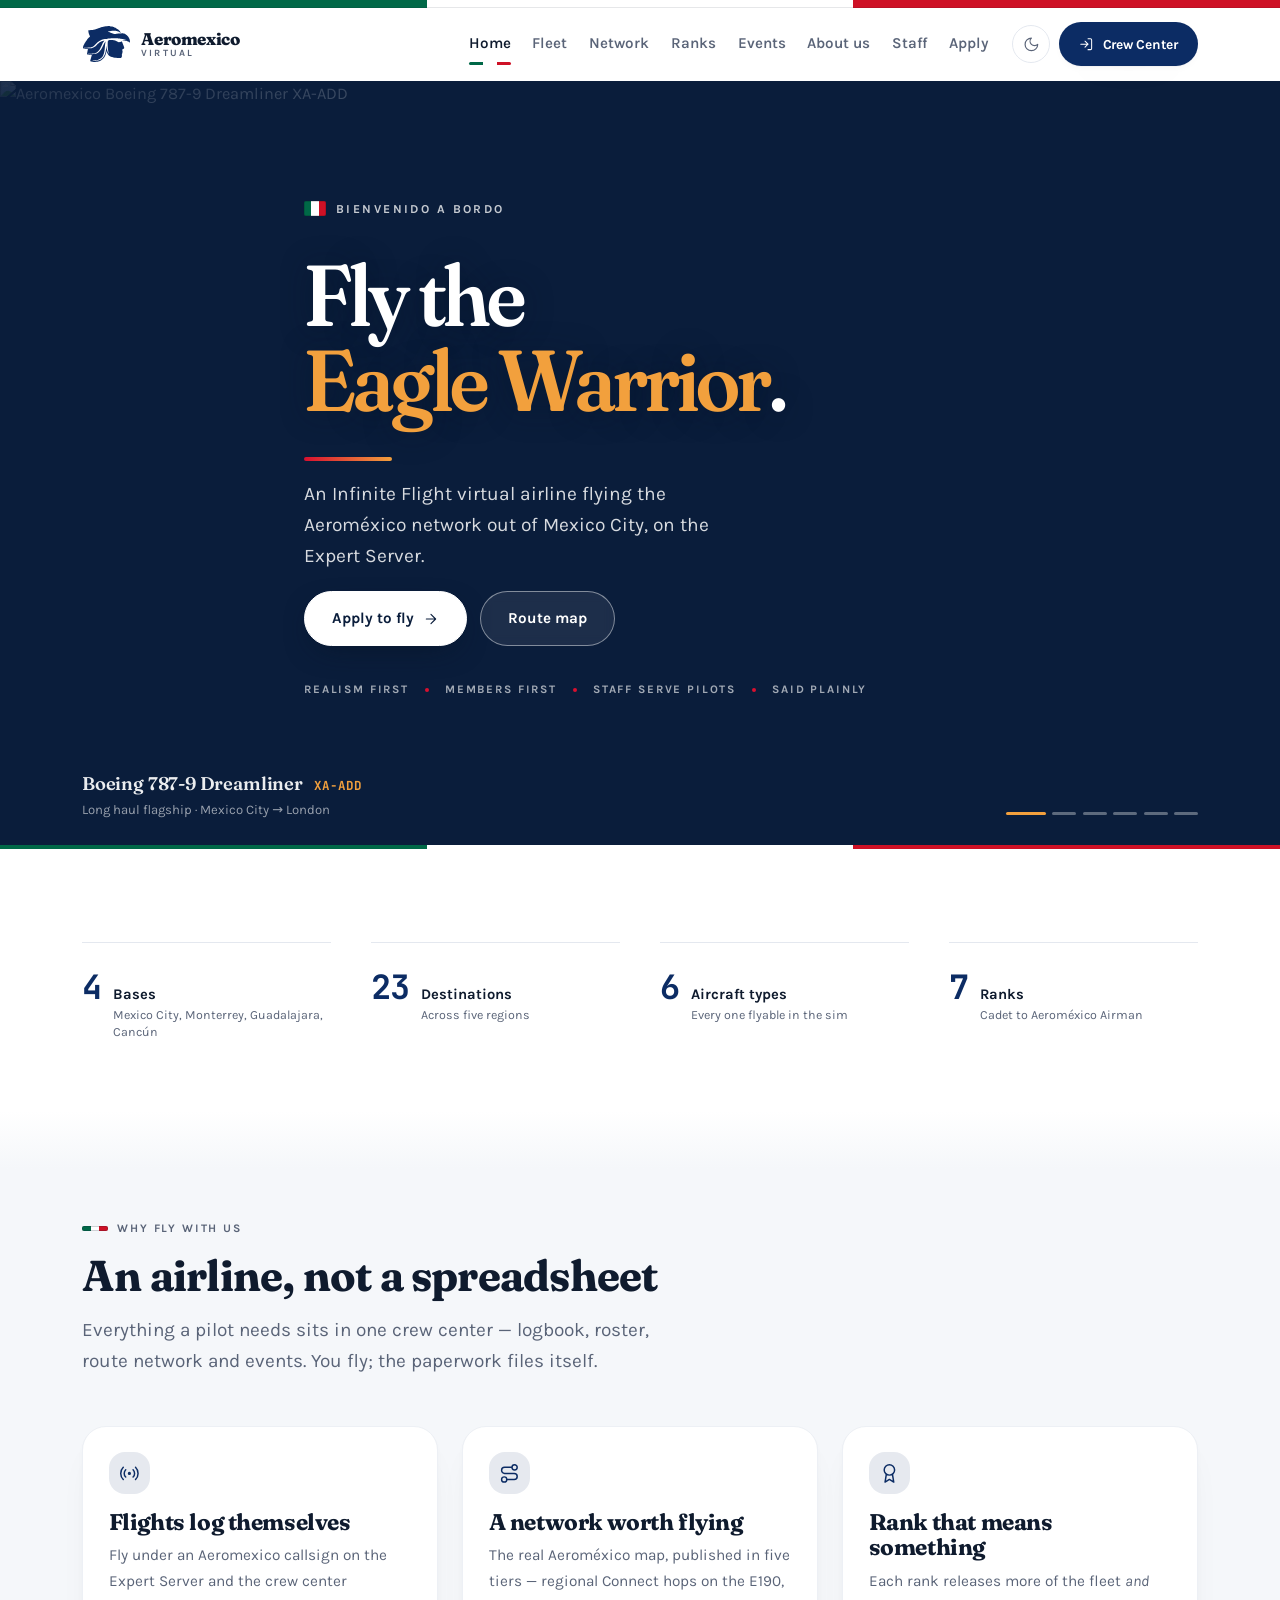
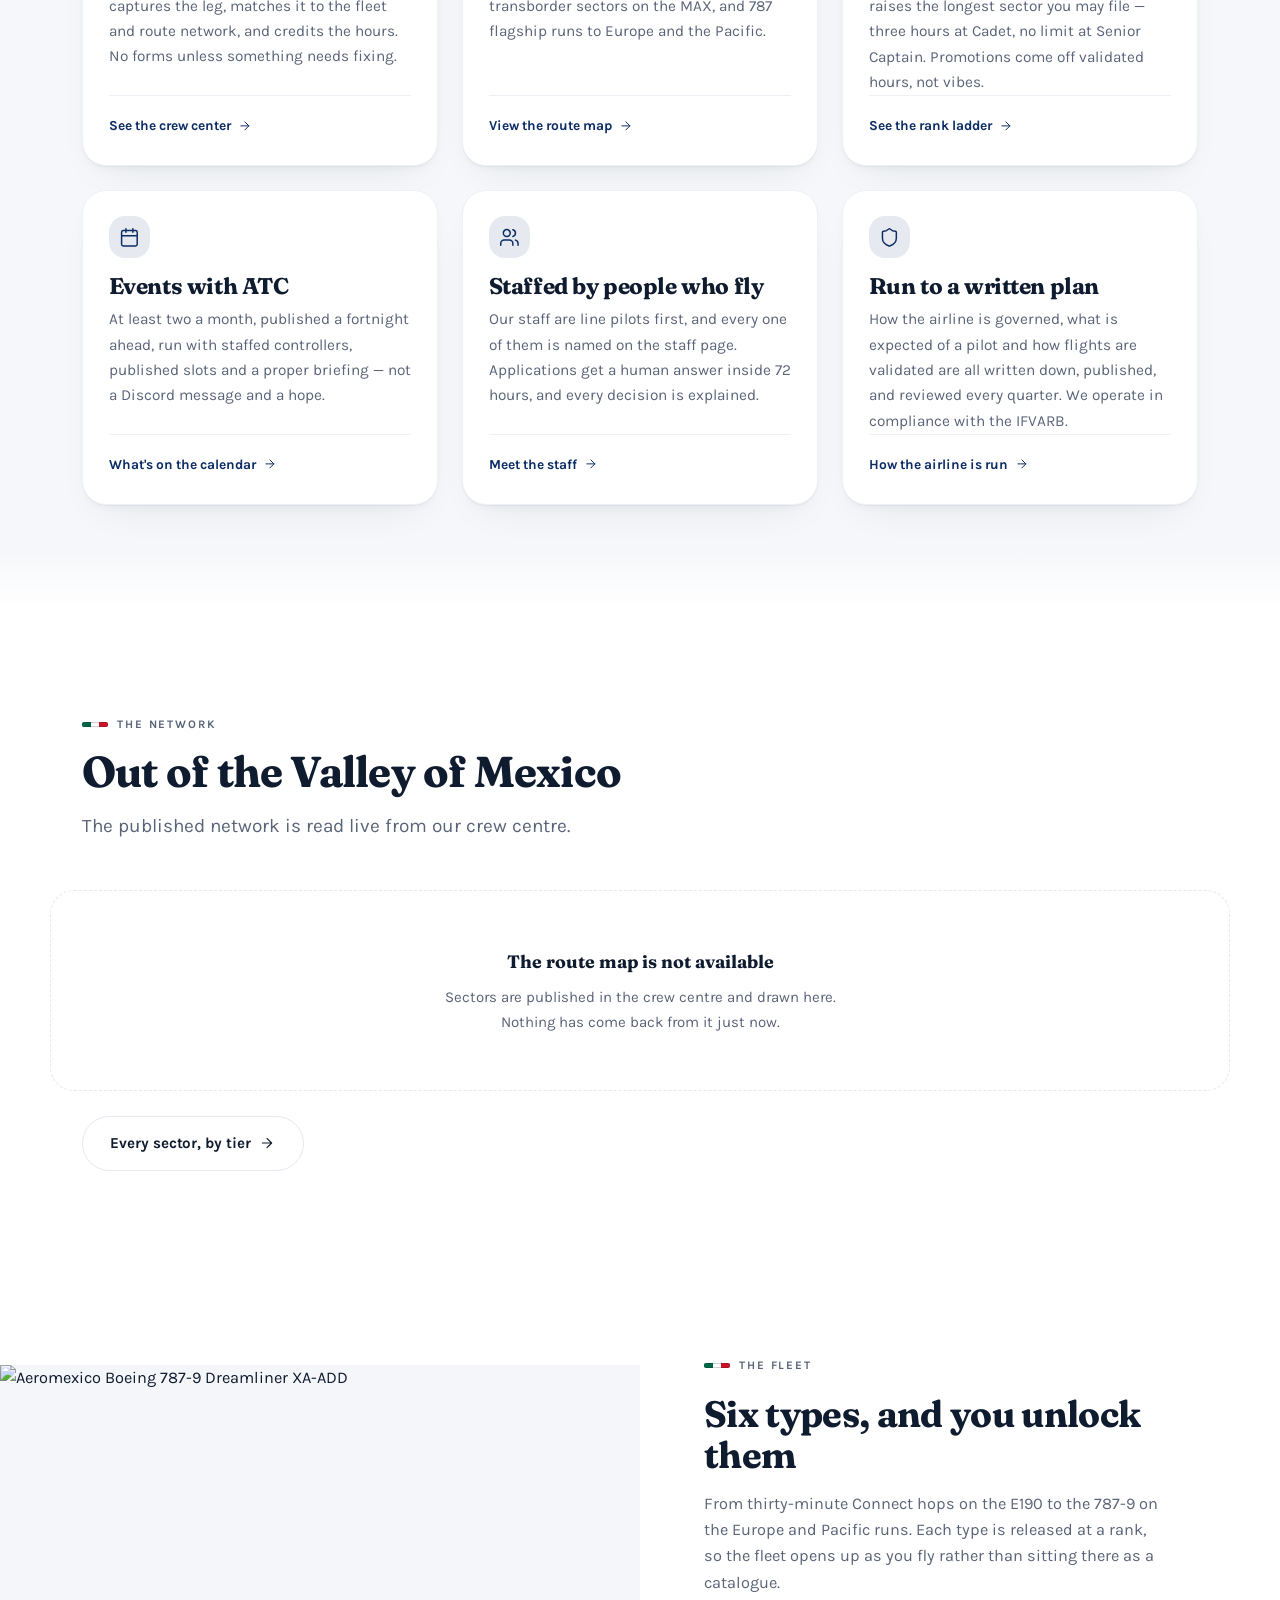
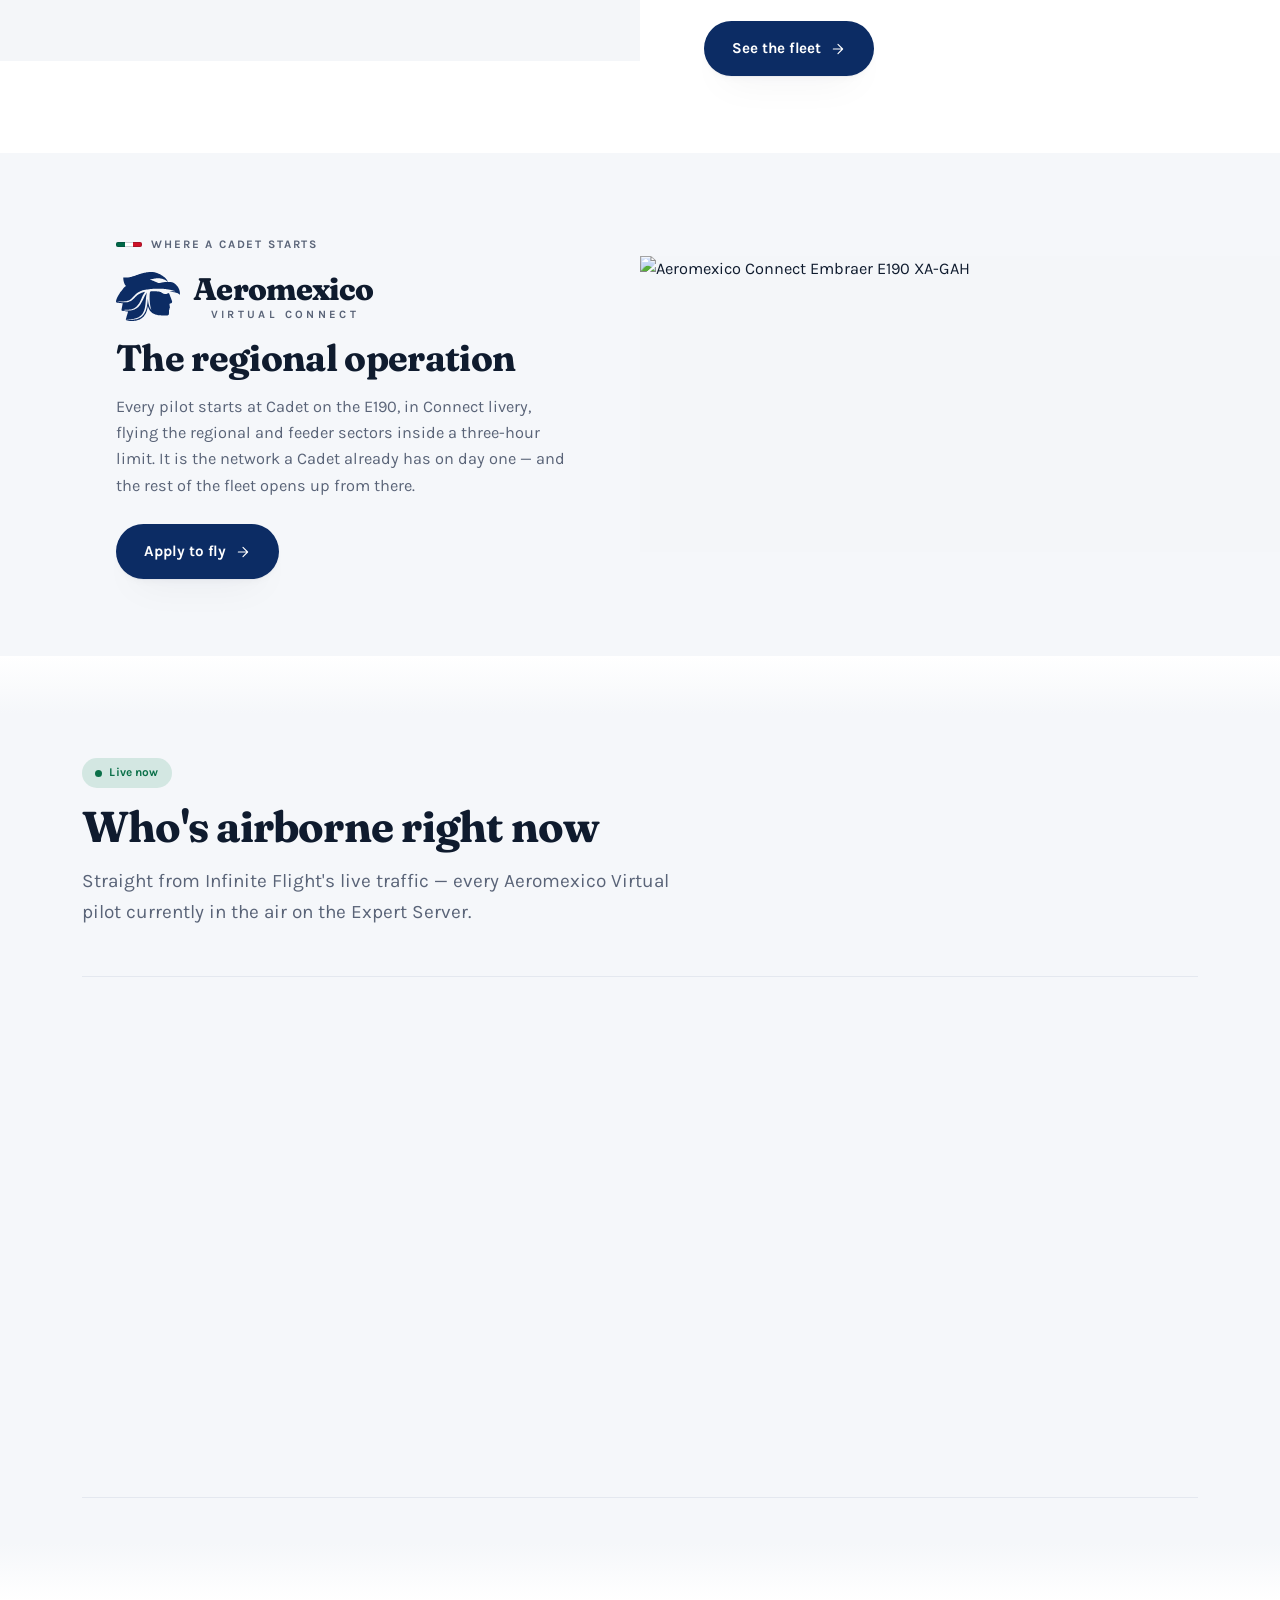
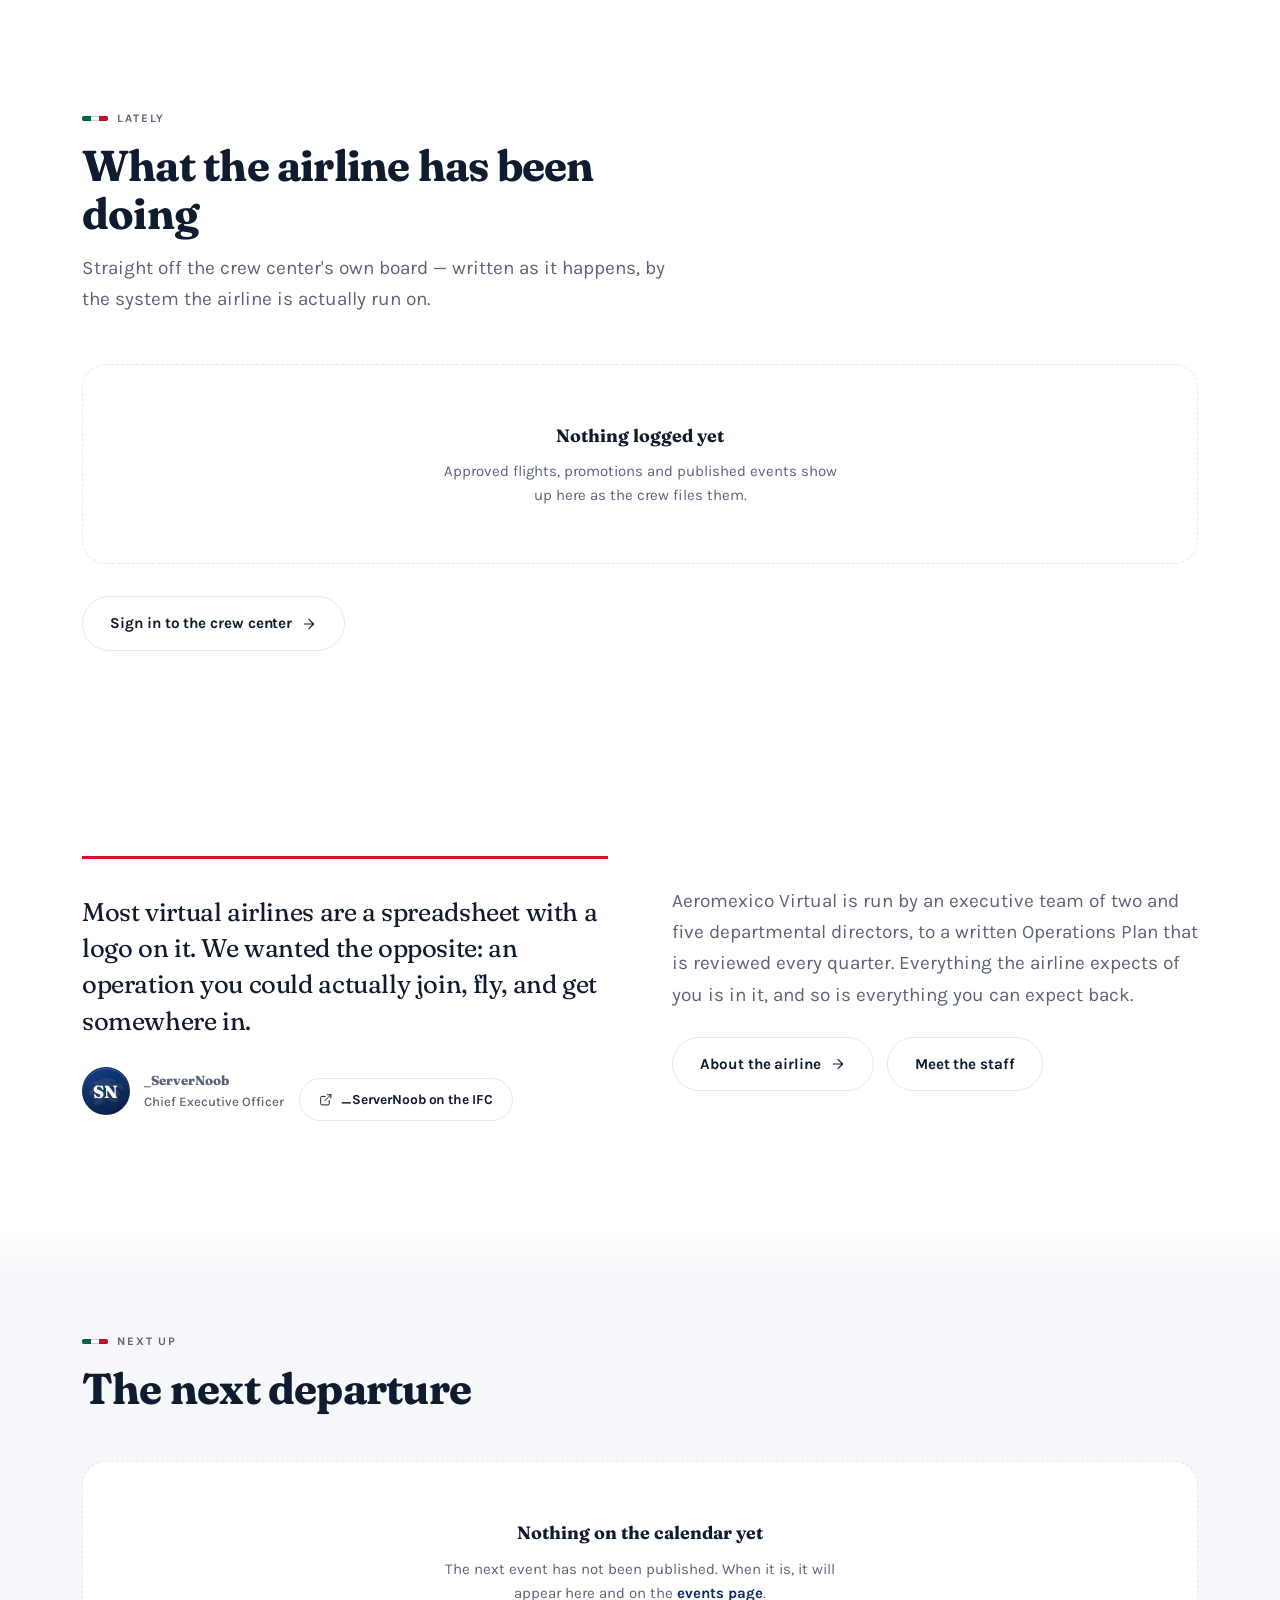
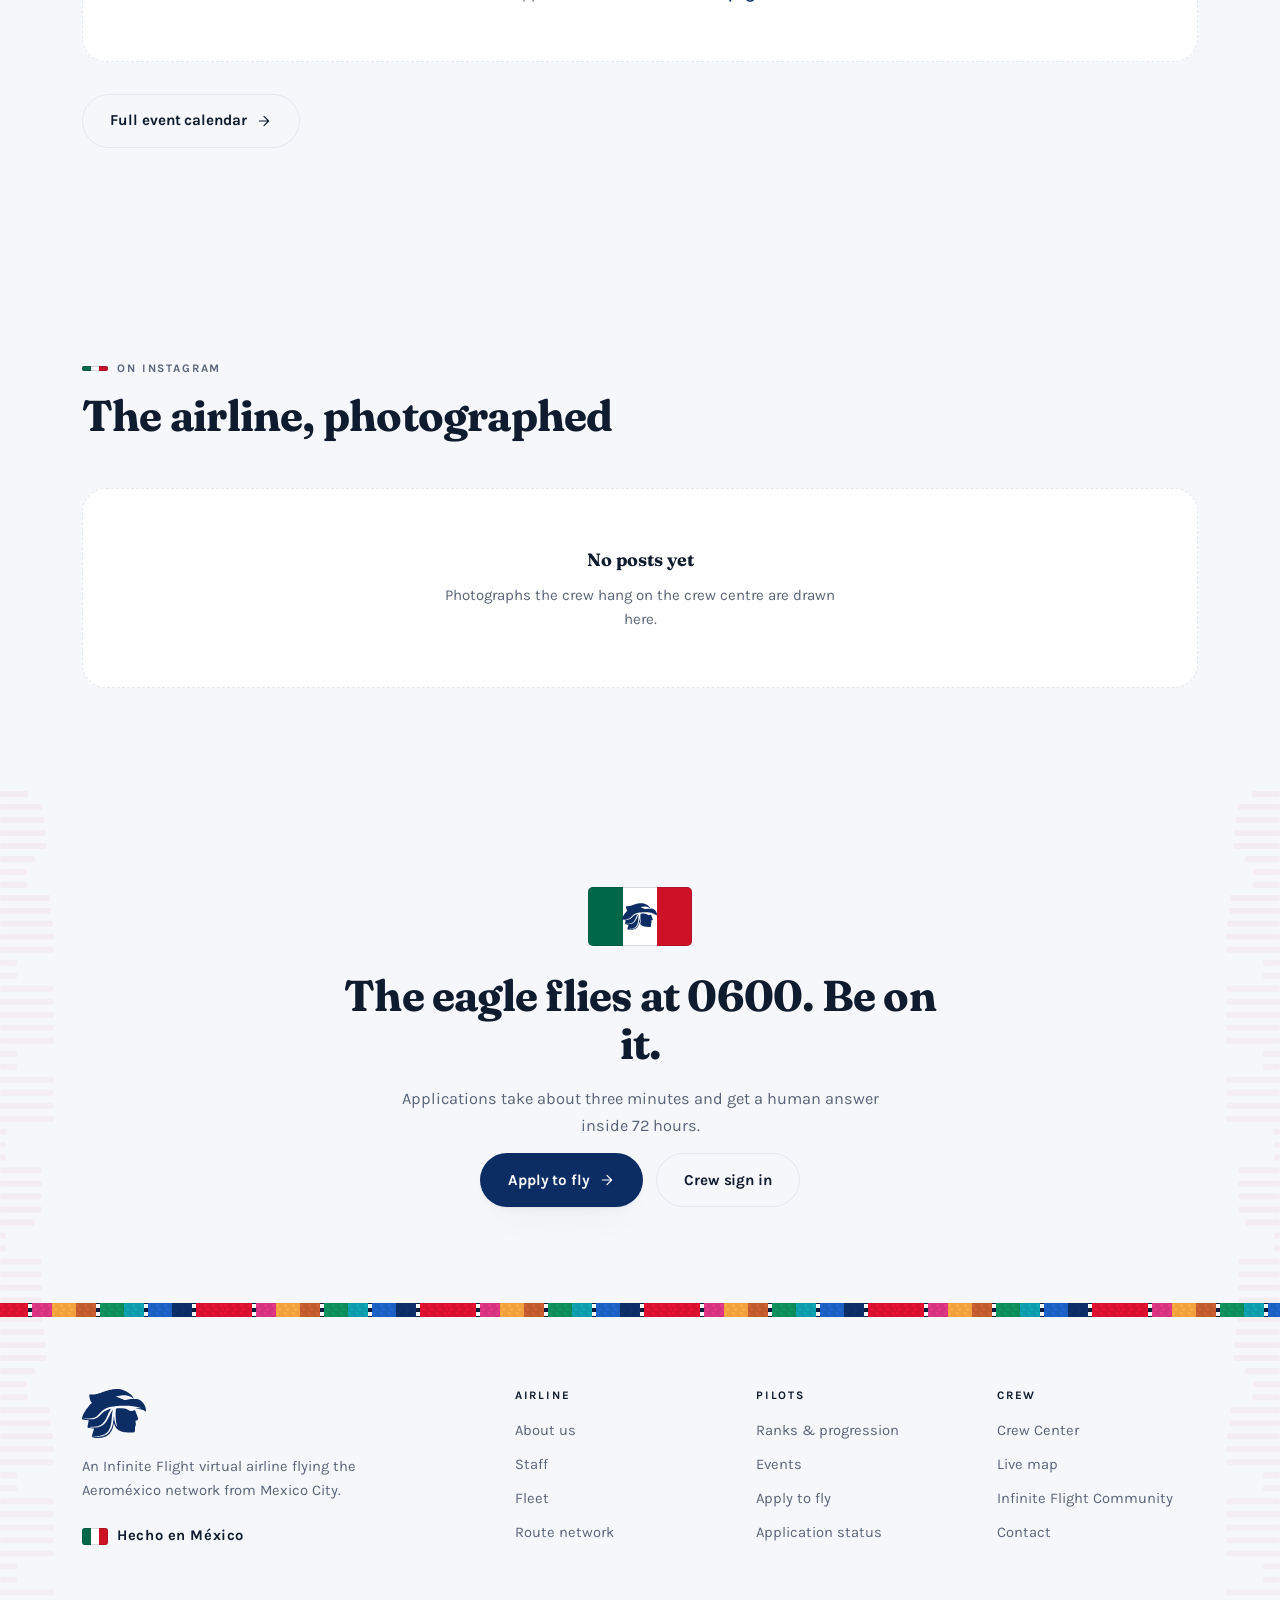
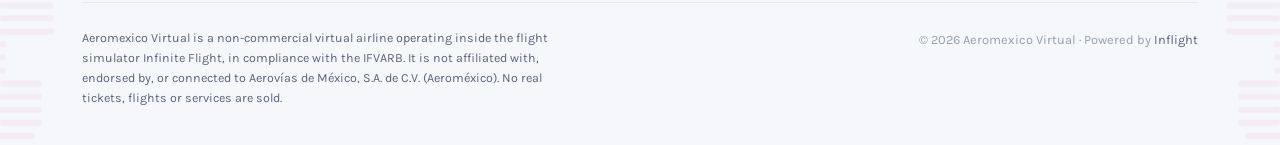
==== index.html @ 248ce7a1 "Rebuild the hero: the photograph fills the screen, the airline speaks over it The fifth hero, and th" ====
<!DOCTYPE html>
<html lang="en">
<head>
<meta charset="utf-8">
<meta name="viewport" content="width=device-width, initial-scale=1">
<title>Aeromexico Virtual — Fly the Eagle Warrior</title>
<meta name="description" content="Aeromexico Virtual is an Infinite Flight virtual airline flying the Aeroméxico network from Mexico City across the Americas, Europe and the Pacific. Join the crew.">
<link rel="canonical" href="https://aeromexicova.org/">
<!-- The bar matches the page, so a phone browser stops painting a navy strip
     over a white site. Two values, one per scheme. -->
<meta name="theme-color" content="#FFFFFF" media="(prefers-color-scheme: light)">
<meta name="theme-color" content="#071426" media="(prefers-color-scheme: dark)">
<link rel="icon" href="/assets/img/mark.svg" type="image/svg+xml">
<meta property="og:type" content="website">
<meta property="og:site_name" content="Aeromexico Virtual">
<meta property="og:url" content="https://aeromexicova.org/">
<meta property="og:title" content="Aeromexico Virtual — Fly the Eagle Warrior">
<meta property="og:description" content="Aeromexico Virtual is an Infinite Flight virtual airline flying the Aeroméxico network from Mexico City across the Americas, Europe and the Pacific. Join the crew.">
<!-- The share card is the airline's own photograph of XA-ADD, off the same
     community gallery the fleet page and the hero draw from — not the folk-art
     poster that used to be here, which went with the hero it was drawn for.
     Absolute because a crawler has no page to resolve a relative path against;
     off-site because that is where the VA's photographs live. -->
<meta property="og:image" content="https://thebucketstorage2.s3.us-east-2.amazonaws.com/community-aircraft/XAADD-1775817369312.webp">
<meta name="twitter:card" content="summary_large_image">
<link rel="preconnect" href="https://fonts.googleapis.com">
<link rel="preconnect" href="https://fonts.gstatic.com" crossorigin>
<!-- Fraunces (display) + Karla (text) + JetBrains Mono (flight data). Fonts
     load asynchronously: a render-blocking third-party stylesheet also blocks
     the body scripts that inject the nav and footer, so a slow or unreachable
     fonts.googleapis.com would leave the page chrome missing, not merely
     unstyled. display=swap shows text in the fallback and swaps in. -->
<link rel="preload" as="style" href="https://fonts.googleapis.com/css2?family=Fraunces:opsz,wght,SOFT,WONK@9..144,400..800,0..100,0..1&family=Karla:wght@400..800&family=JetBrains+Mono:wght@400..700&display=swap" onload="this.onload=null;this.rel='stylesheet'">
<noscript><link rel="stylesheet" href="https://fonts.googleapis.com/css2?family=Fraunces:opsz,wght,SOFT,WONK@9..144,400..800,0..100,0..1&family=Karla:wght@400..800&family=JetBrains+Mono:wght@400..700&display=swap"></noscript>
<link rel="stylesheet" href="/assets/brand.css?v=3">
<script>
/* Paint the stored theme before first paint so there's no light flash. */
(function(){try{var t=localStorage.getItem('amv:theme');if(t==='dark'||t==='light')document.documentElement.setAttribute('data-theme',t);}catch(e){}})();
</script>
</head>
<body>

<a class="skip" href="#main">Skip to content</a>
<div data-site-nav></div>
<!-- The nav is injected by site.js so one change lands on every page. With
     scripting off nothing would be injected at all, so every page carries the
     site map in plain HTML too. -->
<noscript>
    <nav class="wrap section--tight"><a href="/">Home</a> · <a href="/fleet">Fleet</a> ·
    <a href="/network">Network</a> · <a href="/ranks">Ranks</a> · <a href="/events">Events</a> ·
    <a href="/about">About us</a> · <a href="/staff">Staff</a> · <a href="/apply">Apply</a> ·
    <a href="https://inflight.info/crew/aeromexico-virtual">Crew Center</a></nav>
</noscript>

<main id="main">

    <!-- ==================== HERO ====================
         THE FOURTH HERO, and the one the VA chose. It is the arrangement every
         virtual airline they pointed at is built on — Air France-KLM, flynas,
         Ryanair, Norwegian — because it is the one that works: a photograph
         filling the screen, a scrim over it, and the airline saying who it is
         in type you cannot miss.

         What came before it, and why each went:
           * a drawn poster of the 787-9, sitting one click from photographs of
             the same airframe;
           * the photographs with a marketing tagline laid over them, thrown out
             for covering up the subject;
           * the photograph as a panel in the flow with the aircraft naming
             itself underneath — honest, quiet, and read by the VA as a card
             dropped into the page rather than as a hero.

         The objection that killed the second one is answered here rather than
         avoided: nothing over this photograph is marketing copy. The headline
         is the airline's own line, the sub-line is what it factually is, the
         strip under the buttons is AMV_DATA.values read out, and the credit at
         the foot is the aircraft on screen naming ITSELF off AMV_DATA.fleet.
         Every word is either the airline's own or read from data.

         ONE THING IS GIVEN UP, deliberately: the photograph is cropped now.
         `cover` on a full-bleed stage cannot do anything else with a 1920x886
         frame in a portrait viewport. The uncropped shots are the whole point
         of /fleet and they are all still there, and the plate at the foot names
         whichever one you are looking at. See LIVE HERO in brand.css.

         Every layer is still optional: no photographs, a quiet backend or
         scripting off, and this is the airline's navy, the headline and the two
         buttons. Nothing here renders a placeholder. -->
    <section class="hero hero--live" data-hero>
        <!-- Empty in the markup on purpose: the slides are the fleet
             photographs in data.js, so a type gained or lost changes the hero
             with nothing typed in here. -->
        <div class="hero__stage" data-hero-stage aria-hidden="true"></div>
        <!-- The scrim is its own element rather than a gradient on the stage,
             because the stage cross-fades and the scrim must not. -->
        <div class="hero__scrim" aria-hidden="true"></div>

        <div class="wrap hero__content">
            <p class="hero__eyebrow">
                <span class="flag" aria-hidden="true"></span> Bienvenido a bordo
            </p>

            <!-- The page's real <h1>, visible at last. It was .sr-only for as
                 long as the hero had no headline to be. -->
            <h1 class="hero__title">Fly the <em>Eagle&nbsp;Warrior</em>.</h1>
            <span class="hero__rule" aria-hidden="true"></span>

            <p class="hero__sub">
                An Infinite Flight virtual airline flying the Aeroméxico network out of
                Mexico City, on the Expert Server.
            </p>

            <div class="hero__cta">
                <a class="btn btn--light" href="/apply">Apply to fly <span data-icon="arrow"></span></a>
                <a class="btn btn--onink" href="/network">Route map</a>
            </div>

            <!-- AMV_DATA.values, read out. Four things the airline holds itself
                 to, stated on the page that asks you to join it. Filled by the
                 page script so it cannot drift from /about. -->
            <p class="hero__values" id="heroValues"></p>
        </div>

        <!-- The foot of the frame: the aircraft naming itself, and the dots
             that steer it. A photo credit, in the place a photo credit goes —
             which is what this always was. The dots are real buttons: the only
             way to change the aircraft from a keyboard. -->
        <div class="wrap hero__foot">
            <div class="hero__plate" data-hero-caption aria-live="polite"></div>
            <div class="hero__dots" data-hero-dots aria-label="Choose an aircraft"></div>
        </div>
    </section>

    <!-- ==================== THE AIRLINE, COUNTED ====================
         Off the hero and onto the page's own paper, where they read as facts
         rather than as furniture over a photograph: four figures derived from
         data.js, and the sectors the crew have actually flown.

         The flown strip starts [hidden] and is revealed only once real flights
         arrive from the crew centre — there is no placeholder leg and no
         invented pilot. -->
    <section class="section section--tight hero-under">
        <div class="wrap">
            <dl class="hero__facts hero__facts--band" id="heroFacts" data-reveal-group data-reveal-step="60"></dl>
            <div class="hero__log" data-hero-log hidden>
                <p class="hero__log-head">
                    <i class="dot-live" aria-hidden="true"></i> Flown by the crew
                </p>
                <ul class="hero__legs" data-hero-legs></ul>
            </div>
        </div>
    </section>

    <!-- ==================== THE AIRLINE IN NUMBERS ====================
         Moved directly under the hero. The review's finding was that the
         opening screen said nothing about the airline's operational scale, and
         these are the only figures on this site that state it — every one read
         live from the crew center's own database.

         Starts [hidden]. crew.js reveals it only when real figures arrive and
         deletes any figure it could not fill, so a slow backend costs the page
         a section rather than filling it with zeroes. -->
    <section class="section section--ink" id="ops" hidden data-va-when="pilots">
        <div class="wrap">
            <div class="head" data-reveal>
                <span class="eyebrow">The airline in numbers</span>
                <h2 style="margin-top:.9rem">Every hour on this page was flown.</h2>
                <p class="lede">
                    Read live from our crew center. Hours are credited from flight reports
                    captured automatically off each pilot's real Infinite Flight history —
                    nothing here is self-reported, and nothing here is decoration.
                </p>
            </div>

            <div class="ops__grid" data-reveal-group data-reveal-delay="90">
                <div class="stat" data-va-figure>
                    <span class="stat__num" data-va-stat="pilots" data-count="0">0</span>
                    <span class="stat__label">Pilots on the roster</span>
                    <span class="stat__note">Everyone currently flying for the airline.</span>
                </div>
                <div class="stat" data-va-figure>
                    <span class="stat__num" data-va-stat="hours" data-count="0">0</span>
                    <span class="stat__label">Hours logged</span>
                    <span class="stat__note">Credited across the roster since day one.</span>
                </div>
                <div class="stat" data-va-figure>
                    <span class="stat__num" data-va-stat="pireps" data-count="0">0</span>
                    <span class="stat__label">Flight reports filed</span>
                    <span class="stat__note">Approved sectors, each checked against our network.</span>
                </div>
                <div class="stat" data-va-figure>
                    <span class="stat__num" data-va-stat="landings" data-count="0">0</span>
                    <span class="stat__label">Landings</span>
                    <span class="stat__note">Counted from the sim, not from the logbook.</span>
                </div>
            </div>

            <!-- The 30-day clause is its own [data-va-figure]: if that single
                 field is missing the sentence loses the clause and still reads. -->
            <p class="ops__asof">
                <i class="dot-live" aria-hidden="true"></i>
                <span>Live from the Aeromexico Virtual crew center.</span>
                <span data-va-figure><b class="num" data-va-stat="flights30d">0</b>
                    sectors flown in the last 30 days.</span>
            </p>
        </div>
    </section>

    <!-- ==================== WHY ==================== -->
    <section class="section section--alt">
        <div class="wrap">
            <div class="head" data-reveal>
                <span class="eyebrow">Why fly with us</span>
                <h2>An airline, not a spreadsheet</h2>
                <p class="lede">
                    Everything a pilot needs sits in one crew center — logbook, roster, route
                    network and events. You fly; the paperwork files itself.
                </p>
            </div>
            <div class="grid grid-3" data-reveal-group data-reveal-delay="90">
                <article class="card card--hover">
                    <div class="card__icon" data-icon="radio"></div>
                    <h3>Flights log themselves</h3>
                    <p>Fly under an Aeromexico callsign on the Expert Server and the crew center
                       captures the leg, matches it to the fleet and route network, and credits the
                       hours. No forms unless something needs fixing.</p>
                    <div class="card__foot">
                        <a href="/crew">See the crew center <span data-icon="arrow"></span></a>
                    </div>
                </article>
                <article class="card card--hover">
                    <div class="card__icon" data-icon="route"></div>
                    <h3>A network worth flying</h3>
                    <p>The real Aeroméxico map, published in five tiers — regional Connect hops on
                       the E190, transborder sectors on the MAX, and 787 flagship runs to Europe
                       and the Pacific.</p>
                    <div class="card__foot">
                        <a href="/network">View the route map <span data-icon="arrow"></span></a>
                    </div>
                </article>
                <article class="card card--hover">
                    <div class="card__icon" data-icon="award"></div>
                    <h3>Rank that means something</h3>
                    <p>Each rank releases more of the fleet <em>and</em> raises the longest sector
                       you may file — three hours at Cadet, no limit at Senior Captain. Promotions
                       come off validated hours, not vibes.</p>
                    <div class="card__foot">
                        <a href="/ranks">See the rank ladder <span data-icon="arrow"></span></a>
                    </div>
                </article>
                <article class="card card--hover">
                    <div class="card__icon" data-icon="calendar"></div>
                    <h3>Events with ATC</h3>
                    <p>At least two a month, published a fortnight ahead, run with staffed
                       controllers, published slots and a proper briefing — not a Discord message
                       and a hope.</p>
                    <div class="card__foot">
                        <a href="/events">What's on the calendar <span data-icon="arrow"></span></a>
                    </div>
                </article>
                <article class="card card--hover">
                    <div class="card__icon" data-icon="users"></div>
                    <h3>Staffed by people who fly</h3>
                    <p>Our staff are line pilots first, and every one of them is named on the staff
                       page. Applications get a human answer inside 72 hours, and every decision is
                       explained.</p>
                    <div class="card__foot">
                        <a href="/staff">Meet the staff <span data-icon="arrow"></span></a>
                    </div>
                </article>
                <article class="card card--hover">
                    <div class="card__icon" data-icon="shield"></div>
                    <h3>Run to a written plan</h3>
                    <p>How the airline is governed, what is expected of a pilot and how flights are
                       validated are all written down, published, and reviewed every quarter. We
                       operate in compliance with the IFVARB.</p>
                    <div class="card__foot">
                        <a href="/about">How the airline is run <span data-icon="arrow"></span></a>
                    </div>
                </article>
            </div>
        </div>
    </section>

    <!-- ==================== NETWORK ====================
         One map instead of the six-row route table and the three hub cards that
         used to sit here. The review found the home page was a scroll through
         previews of pages that already exist; this is the network at a glance,
         and the page it belongs to is one tap away. -->
    <section class="section">
        <div class="wrap">
            <div class="head" data-reveal>
                <span class="eyebrow">The network</span>
                <h2>Out of the Valley of Mexico</h2>
                <p class="lede" id="networkLede">
                    One hub, three bases, and the whole thing flown on the Expert Server.
                </p>
            </div>
            <div class="map-host" id="mapHost" data-reveal="fade"></div>
            <p class="map-hint"><span data-icon="route"></span> Drag or scroll the map sideways</p>
            <p style="margin-top:1.6rem" data-reveal>
                <a class="btn btn--ghost" href="/network">Every sector, by tier <span data-icon="arrow"></span></a>
            </p>
        </div>
    </section>

    <!-- ==================== LIVE NOW ==================== -->
    <!-- ==================== TWO-UPS ====================
         The shape aeromexico.com is mostly built from: a photograph on one
         side, a four-word title and one sentence on the other, alternating
         side, one on white and one on the tint. Their component, our words and
         our photographs — see TWO-UP in brand.css for why none of their copy
         came with it. The images are filled from AMV_DATA.fleet by type code
         at the foot of this file, so no URL is written here. -->
    <section class="twoup twoup--square" data-reveal>
        <div class="twoup__media">
            <img data-fleet-photo="789" alt="" loading="lazy" decoding="async">
        </div>
        <div class="twoup__text">
            <span class="eyebrow">The fleet</span>
            <h2 class="twoup__title">Six types, and you unlock them</h2>
            <p class="twoup__intro">
                From thirty-minute Connect hops on the E190 to the 787-9 on the Europe and
                Pacific runs. Each type is released at a rank, so the fleet opens up as you
                fly rather than sitting there as a catalogue.
            </p>
            <a class="btn btn--primary" href="/fleet">See the fleet <span data-icon="arrow"></span></a>
        </div>
    </section>

    <section class="twoup twoup--square twoup--right twoup--tint" data-reveal>
        <div class="twoup__media">
            <img data-fleet-photo="E90" alt="" loading="lazy" decoding="async">
        </div>
        <div class="twoup__text">
            <span class="eyebrow">Where a cadet starts</span>
            <span class="lockup lockup--lg lockup--block" role="img" aria-label="Aeromexico Virtual Connect">
                <span class="mark" aria-hidden="true"></span>
                <span class="lockup__type"><b>Aeromexico</b><span>Virtual Connect</span></span>
            </span>
            <h2 class="twoup__title">The regional operation</h2>
            <p class="twoup__intro">
                Every pilot starts at Cadet on the E190, in Connect livery, flying the regional
                and feeder sectors inside a three-hour limit. It is the network a Cadet already
                has on day one — and the rest of the fleet opens up from there.
            </p>
            <a class="btn btn--primary" href="/apply">Apply to fly <span data-icon="arrow"></span></a>
        </div>
    </section>

    <section class="section section--alt">
        <div class="wrap">
            <div class="head" data-reveal>
                <span class="chip chip--live"><i class="dot-live" aria-hidden="true"></i> Live now</span>
                <h2 style="margin-top:.9rem">Who's airborne right now</h2>
                <p class="lede">
                    Straight from Infinite Flight's live traffic — every Aeromexico Virtual pilot
                    currently in the air on the Expert Server.
                </p>
            </div>
            <div data-live-roster data-reveal>
                <div class="frame-host muted" style="padding:3rem;text-align:center">
                    Loading live traffic…
                </div>
            </div>
        </div>
    </section>

    <!-- ==================== WHAT THE AIRLINE DID ====================
         The crew center's own record of what happened — a pilot joined,
         somebody made Captain, an event went up. Written by the crew center,
         not by us, which is the point: these are the only lines on this page
         that cannot be out of date, because an airline that has not done
         anything has none of them.

         The section starts hidden and is REMOVED unless the feed answers with
         something. There is no honest static version of "this week" to leave
         in its place — every other section on this page holds a fallback in
         data.js because the fallback is still true when the backend is quiet,
         and a hand-written list of recent joiners would not be. -->
    <section class="section" id="recent">
        <div class="wrap">
            <div class="head" data-reveal>
                <span class="eyebrow">Lately</span>
                <h2>What the airline has been doing</h2>
                <p class="lede">
                    Straight off the crew center's own board — written as it happens,
                    by the system the airline is actually run on.
                </p>
            </div>
            <div class="timeline" id="recentList" data-reveal></div>
            <p style="margin-top:2rem" data-reveal>
                <a class="btn btn--ghost" href="/crew">Sign in to the crew center <span data-icon="arrow"></span></a>
            </p>
        </div>
    </section>

    <!-- ==================== FROM THE CEO ==================== -->
    <section class="section">
        <div class="wrap">
            <div class="grid grid-2" style="gap:clamp(2rem,5vw,4rem);align-items:center"
                 data-reveal-group data-reveal-step="90">
                <div class="quote">
                    <p>
                        Most virtual airlines are a spreadsheet with a logo on it. We wanted the
                        opposite: an operation you could actually join, fly, and get somewhere in.
                    </p>
                    <div class="quote__by">
                        <span class="staff__av" aria-hidden="true" id="ceoAvatar"><b id="ceoInitials">SN</b></span>
                        <span>
                            <b id="ceoName">_ServerNoob</b>
                            <span>Chief Executive Officer</span>
                        </span>
                        <!-- The review asked for a way through to the CEO's IFC
                             profile from here. Hidden until the script finds one
                             on the staff record, so it can never be a dead link
                             to a name that has changed. -->
                        <a class="btn btn--ghost btn--sm quote__ifc" id="ceoIfc" hidden
                           rel="noopener" target="_blank" href="#"></a>
                    </div>
                </div>
                <div>
                    <p class="lede">
                        Aeromexico Virtual is run by an executive team of two and five departmental
                        directors, to a written Operations Plan that is reviewed every quarter.
                        Everything the airline expects of you is in it, and so is everything you can
                        expect back.
                    </p>
                    <p style="margin-top:1.6rem;display:flex;gap:.8rem;flex-wrap:wrap">
                        <a class="btn btn--ghost" href="/about">About the airline <span data-icon="arrow"></span></a>
                        <a class="btn btn--ghost" href="/staff">Meet the staff</a>
                    </p>
                </div>
            </div>
        </div>
    </section>

    <!-- ==================== NEXT EVENT ==================== -->
    <section class="section section--alt">
        <div class="wrap">
            <div class="head" data-reveal>
                <span class="eyebrow">Next up</span>
                <h2>The next departure</h2>
            </div>
            <div id="nextEvent" data-reveal></div>
            <p style="margin-top:2rem" data-reveal>
                <a class="btn btn--ghost" href="/events">Full event calendar <span data-icon="arrow"></span></a>
            </p>
        </div>
    </section>

    <!-- ==================== THE WALL ====================
         The Instagram posts staff chose on the crew center, hung here too.
         Same posts, same order, one place to change them.

         Hidden and removed when there is no wall, for the same reason as the
         section above: an airline that has not posted anything should show
         nothing here, not an empty grid with a heading over it. -->
    <section class="section section--alt" id="wall">
        <div class="wrap">
            <div class="head" data-reveal>
                <span class="eyebrow">On Instagram</span>
                <h2>The airline, photographed</h2>
            </div>
            <div class="wall" id="wallGrid" data-reveal></div>
            <p class="wall__handle" id="wallHandle" hidden></p>
        </div>
    </section>

    <!-- ==================== CTA ==================== -->
    <section class="band">
        <div class="band__wash"></div>
        <div class="wrap band__inner">
            <span class="flag-crest" role="img" aria-label="Aeromexico Virtual — the Caballero Águila on the Mexican tricolour">
                <span class="mark"></span>
            </span>
            <h2>The eagle flies at 0600. Be on it.</h2>
            <p>Applications take about three minutes and get a human answer inside 72 hours.</p>
            <div class="hero__cta">
                <a class="btn btn--light" href="/apply">Apply to fly <span data-icon="arrow"></span></a>
                <a class="btn btn--onink" href="/crew">Crew sign in</a>
            </div>
        </div>
    </section>

</main>

<div data-site-footer></div>

<script src="/assets/js/data.js?v=3"></script>
<script src="/assets/js/world.js?v=3"></script>
<script src="/assets/js/site.js?v=3"></script>
<script src="/assets/js/map.js?v=3"></script>
<script src="/assets/js/crew.js?v=3"></script>
<!-- After crew.js: the hero's flight strip reads the crew centre's flight log
     through it. Home page only — nothing else on the site has a stage. -->
<script src="/assets/js/hero.js?v=3"></script>
<script src="/assets/js/live.js?v=3"></script>
<script>
(function () {
    const D = window.AMV_DATA, A = window.AMV;
    const esc = s => String(s == null ? '' : s).replace(/[&<>"']/g, c =>
        ({ '&': '&amp;', '<': '&lt;', '>': '&gt;', '"': '&quot;', "'": '&#39;' }[c]));

    // ---- Hero facts ----
    // Every figure counted off the arrays in data.js, so none of them can drift
    // from what the site actually lists.
    const dests = new Set(D.routes.map(r => r.to)).size;
    document.getElementById('heroFacts').innerHTML = [
        [D.hubs.length,   'Bases',          'Mexico City, Monterrey, Guadalajara, Cancún'],
        [dests,           'Destinations',   'Across five regions'],
        [D.fleet.length,  'Aircraft types', 'Every one flyable in the sim'],
        [D.ranks.length,  'Ranks',          'Cadet to Aeroméxico Airman'],
    ].map(([n, label, note]) => `
        <div>
            <dt>${n}</dt>
            <dd><b>${esc(label)}</b><span>${esc(note)}</span></dd>
        </div>`).join('');

    // ---- What the airline holds itself to ----
    // The strip under the hero's buttons. Read out of AMV_DATA.values rather
    // than typed into the markup, so the four things stated over the
    // photograph are the same four the about page sets out in full — the one
    // thing on this hero a reader might take as a promise is the one thing
    // that cannot drift from where the promise is actually made.
    const vals = document.getElementById('heroValues');
    if (vals) {
        vals.innerHTML = (D.values || [])
            .map(v => `<span>${esc(v.tag || v.title)}</span>`).join('');
    }

    // ---- Skeletons -----------------------------------------------------
    //
    // Shown ONLY where the section is already in the layout and a request is
    // actually in flight. A skeleton for something that may not exist is worse
    // than showing nothing, because it promises. Each of these resolves to the
    // real content or to the .empty note — never to a number.
    const skelRows = (n) => Array.from({ length: n },
        () => `<div class="skeleton__row">
                   <div class="skeleton__bar skeleton__bar--sm"></div>
                   <div class="skeleton__bar skeleton__bar--md"></div>
               </div>`).join('');

    function skeleton(id, html) {
        const host = document.getElementById(id);
        if (host) host.innerHTML = `<div class="skeleton" aria-hidden="true">${html}</div>`;
    }

    // No crew centre at all means nothing is in flight, so there is nothing to
    // wait for and no skeleton — those paths go straight to the empty note.
    if (window.AMV_CREW) {
        // Not the next event: that band now reads the crew centre as its only
        // source and raises its own waiting state when it asks — see the note
        // above paintNextEvent.
        skeleton('recentList', skelRows(3));
        skeleton('wallGrid',
            `<div style="display:grid;gap:.8rem;grid-template-columns:repeat(auto-fit,minmax(9rem,1fr))">
                 ${Array.from({ length: 6 }, () => '<div class="skeleton__block"></div>').join('')}
             </div>`);
    }

    // ---- The two-up photographs ----
    //
    // Addressed by TYPE CODE rather than by URL. A photograph swapped in
    // data.js follows the site everywhere it is used; a URL pasted into the
    // markup is a second copy that goes stale silently.
    document.querySelectorAll('[data-fleet-photo]').forEach(img => {
        const a = D.fleet.find(f => f.short === img.dataset.fleetPhoto);
        if (!a || !a.photo || !a.photo.src) { img.closest('.twoup').hidden = true; return; }
        img.src = a.photo.src;
        img.width = a.photo.w || 1920;
        img.height = a.photo.h || 886;
        img.alt = `${a.livery || 'Aeromexico'} ${a.type}${a.photo.reg ? ' ' + a.photo.reg : ''}`;
    });

    // ---- The CEO, read off the staff list ----
    const ceo = D.staff.find(s => s.short === 'CEO');
    if (ceo && ceo.name) {
        document.getElementById('ceoName').textContent = ceo.name;
        document.getElementById('ceoInitials').textContent = A.monogram(ceo.name);
        // The same crest plate the staff cards carry, rather than a grey disc.
        const av = document.getElementById('ceoAvatar');
        if (av) av.insertAdjacentHTML('afterbegin',
            `<span class="staff__av-crest">${A.MARK}</span>`);
        const link = document.getElementById('ceoIfc');
        if (link && ceo.ifc) {
            link.href = 'https://community.infiniteflight.com/u/'
                + encodeURIComponent(ceo.ifc) + '/summary';
            link.innerHTML = `${A.icon('external')} ${esc(ceo.name)} on the IFC`;
            link.hidden = false;
        }
    }

    // ---- The network, at a glance ----
    //
    // Painted from data.js so the section is complete on first paint, then
    // repainted from the crew centre — which is where sectors are actually
    // added, and therefore what the airline's network IS. The network page has
    // worked this way for a while; the home page did not, so the two could sit
    // one click apart quoting different sizes of the same airline.
    const hub = D.hubs.find(h => h.role === 'Primary hub') || D.hubs[0];

    // The city a destination is in, where this repo knows it. Only ever used to
    // name an airport more readably than its ICAO — never to claim a sector.
    const cityOf = Object.fromEntries(D.routes.filter(r => r.city).map(r => [r.to, r.city]));

    function paintNetwork(rows, coords) {
        const tiers = new Set(rows.map(r => r.tier).filter(Boolean));
        // The shortest and longest are READ OFF the list rather than written
        // down. The sentence used to end "an hour on the E190, fourteen to
        // Seoul", which was true of the network in this repo and would have
        // gone on being said about whatever network the crew centre held.
        const byDist = rows.filter(r => r.dist > 0).sort((a, b) => a.dist - b.dist);
        const name = (r) => cityOf[r.to] || r.to;
        const spread = byDist.length >= 2
            ? ` — the shortest is ${byDist[0].dist.toLocaleString()} nm to ${name(byDist[0])}, `
              + `the longest ${byDist[byDist.length - 1].dist.toLocaleString()} nm to ${name(byDist[byDist.length - 1])}.`
            : '.';

        document.getElementById('networkLede').textContent =
            `${rows.length} published sector${rows.length === 1 ? '' : 's'} from ${hub.city} `
            + `and our bases, in ${tiers.size} tier${tiers.size === 1 ? '' : 's'}${spread}`;
        if (window.AMV_MAP) {
            window.AMV_MAP.draw(document.getElementById('mapHost'), rows,
                                { hubs: D.hubs, airports: coords });
        }
    }

    // NOT painted from data.js first. The map used to draw this repo's route
    // table and then visibly redraw the crew centre's a moment later — two
    // different networks, one after the other, on the same screen. The local
    // table stays as a LOOKUP (cityOf, above, names an airport more readably)
    // but it is no longer a source of sectors. Until the crew centre answers
    // the map holds its shape; if it answers with nothing, the section says so.
    if (window.AMV_CREW) {
        document.getElementById('mapHost').innerHTML =
            '<div class="skeleton" aria-hidden="true"><div class="skeleton__block"' +
            ' style="aspect-ratio:16/9;border-radius:var(--radius)"></div></div>';
    } else {
        emptyNetwork();
    }

    function emptyNetwork() {
        document.getElementById('mapHost').innerHTML = `<div class="empty">
            <b>The route map is not available</b>
            <p>Sectors are published in the crew centre and drawn here. Nothing has come back
               from it just now.</p>
        </div>`;
        document.getElementById('networkLede').textContent =
            'The published network is read live from our crew centre.';
    }

    if (window.AMV_CREW) {
        const key = r => `${r.from}-${r.to}`;
        const local = Object.fromEntries(D.routes.map(r => [key(r), r]));
        Promise.all([window.AMV_CREW.routes(), window.AMV_CREW.airports()])
          .catch(() => [null, null])
          .then(([live, pos]) => {
            if (!live || !live.length) { emptyNetwork(); return; }
            // Tier comes from the sector's twin in data.js, or from the plan's
            // own Codeshare tier when the crew centre says it is one. A sector
            // we have never seen still counts towards the total; it just has no
            // tier of ours to be counted under.
            const rows = live.map(r => {
                const m = local[key(r)] || {};
                return {
                    from: r.from, to: r.to, ac: r.ac || m.ac || '', dist: r.dist || m.dist || 0,
                    tier: r.codeshare ? 'Codeshare' : (m.tier || 'Network'),
                };  // city is looked up by ICAO, so a sector we have never seen still reads
            });
            // The repo's coordinates win on a clash — those are checked — and
            // the crew centre fills in the destinations it has that we do not.
            paintNetwork(rows, pos ? Object.assign({}, pos, D.airports) : D.airports);
        });
    }

    // ---- Next event (the soonest one still ahead of us) ----
    //
    // THE CREW CENTRE IS THE ONLY SOURCE. data.js used to carry four events as
    // "fallback copy" and this band painted them before the network was
    // involved — which meant the home page advertised a departure, with a date
    // and a slot count, that nobody had scheduled. A made-up figure is bad; a
    // made-up event is something a pilot can set an alarm for. Those four are
    // gone from data.js and nothing replaced them.
    //
    // So there are three states and the middle one matters: waiting (the
    // request is in flight — hold the shape, claim nothing), an event, or
    // nothing on the calendar. Only the last two are statements about the
    // airline, and both are true when they are shown.
    const host = document.getElementById('nextEvent');

    function paintWaiting() {
        host.innerHTML = `<div class="card"><div class="skeleton" aria-hidden="true">
            <div class="skeleton__row">
                <div class="skeleton__bar skeleton__bar--sm"></div>
                <div class="skeleton__bar skeleton__bar--md"></div>
            </div></div><span class="sr-only">Loading the next event…</span></div>`;
    }

    function paintNextEvent(list) {
        const next = (list || []).filter(e => Date.parse(e.date) > Date.now())
                                 .sort((a, b) => Date.parse(a.date) - Date.parse(b.date))[0];
        if (!next) {
            host.innerHTML = `<div class="empty">
                <b>Nothing on the calendar yet</b>
                <p>The next event has not been published. When it is, it will appear here and on
                   the <a href="/events">events page</a>.</p>
            </div>`;
            return;
        }
        const fmt = new Intl.DateTimeFormat(undefined, {
            weekday: 'long', day: 'numeric', month: 'long',
            hour: '2-digit', minute: '2-digit', timeZoneName: 'short',
        }).format(new Date(next.date));
        host.innerHTML = `
            <article class="card" style="display:grid;gap:1.6rem;grid-template-columns:1fr">
                <div>
                    ${next.server ? `<span class="chip">${esc(next.server)} Server</span>` : ''}
                    <h3 style="margin:.9rem 0 .5rem;font-size:clamp(1.4rem,3vw,2rem)">${esc(next.title)}</h3>
                    <p class="mono muted" style="font-size:.86rem">${esc(fmt)}</p>
                    ${next.blurb ? `<p style="margin-top:1rem;max-width:60ch">${esc(next.blurb)}</p>` : ''}
                    <div class="fleet-card__specs" style="padding-top:1.3rem">
                        ${next.from && next.to ? `<span>Route <b>${esc(next.from)} → ${esc(next.to)}</b></span>` : ''}
                        ${next.ac ? `<span>Aircraft <b>${esc(next.ac)}</b></span>` : ''}
                        ${next.slots ? `<span>Slots <b>${next.slots}</b></span>` : ''}
                        ${next.going !== undefined ? `<span>Signed up <b>${next.going}</b></span>` : ''}
                    </div>
                </div>
            </article>`;
        A.refresh(host);
    }

    // No crew centre at all is an answer — there is no calendar to read, so the
    // band says so rather than waiting for ever. `live` is null on any failure
    // (see the null contract at the top of crew.js), which is the same answer:
    // nothing we can stand behind, so nothing is claimed.
    if (window.AMV_CREW) {
        paintWaiting();
        window.AMV_CREW.events({ limit: 4 })
            .then(live => paintNextEvent(live))
            .catch(() => paintNextEvent(null));
    } else {
        paintNextEvent(null);
    }

    // Everything above was injected after site.js exported itself — hand the new
    // nodes back so their reveals, counters and icons get wired.
    A.refresh();

    // ---- The airline in numbers ----
    // The only figures on this page that are not derived from data.js. They come
    // from the crew center's database over the network, so they arrive after
    // everything else and the section stays hidden until they do. Nothing to
    // handle on failure: crew.js removes what it cannot fill, and the section is
    // gated on `pilots`, so a dead backend simply costs us this band.
    if (window.AMV_CREW) window.AMV_CREW.mountStats();

    // ---- What the airline has been doing ----
    //
    // The crew center's automatic rows: joins, promotions, published events.
    // The section is removed unless there is something to put in it — see the
    // note on the markup for why this one has no data.js fallback.
    const recent = document.getElementById('recent');
    const GLYPH = {
        joined:    '✦',   // a pilot on the roster
        promotion: '▲',   // a rank up
        checkride: '◆',   // a check-ride due or flown
        event:     '●',   // an event published
        schedule:  '■',   // a schedule up
    };

    function paintRecent(rows) {
        if (!rows || !rows.length) { emptyRecent(); return; }
        const when = (at) => {
            const t = Date.parse(at);
            if (!isFinite(t)) return '';
            const days = Math.floor((Date.now() - t) / 86400000);
            if (days <= 0) return 'Today';
            if (days === 1) return 'Yesterday';
            if (days < 7)  return `${days} days ago`;
            return new Intl.DateTimeFormat(undefined, { day: 'numeric', month: 'short' }).format(t);
        };
        document.getElementById('recentList').innerHTML = rows.map(r => `
            <div class="timeline__row">
                <span class="timeline__when">${esc(when(r.at) || (GLYPH[r.kind] || '·'))}</span>
                <p class="timeline__what">
                    <b>${esc(r.title)}</b>
                    ${r.body ? `<span>${esc(r.body)}</span>` : ''}
                </p>
            </div>`).join('');
        A.refresh(recent);
    }

    // A quiet feed and no feed at all land in the same place on purpose: from
    // the visitor's side they are the same fact, and a section that deletes
    // itself cannot tell you which one happened.
    function emptyRecent() {
        document.getElementById('recentList').outerHTML = `<div class="empty">
            <b>Nothing logged yet</b>
            <p>Approved flights, promotions and published events show up here as the crew
               files them.</p>
        </div>`;
        A.refresh(recent);
    }

    if (window.AMV_CREW) window.AMV_CREW.activity({ limit: 6 }).then(paintRecent).catch(emptyRecent);
    else emptyRecent();

    // ---- The wall ----
    //
    // Nine Instagram embeds is several megabytes, and this section sits near
    // the bottom of a long page most visitors never reach the end of. So each
    // tile is a button until it is scrolled to, and the frame is built then.
    // Clicking one before that mounts it early rather than leaving the visitor
    // with a button that does nothing.
    //
    // NOTHING FROM THE FEED REACHES `src` AS TYPED. crew.js rebuilds both
    // addresses from the shortcode; this only reads what it built.
    const wall = document.getElementById('wall');

    function mountTile(btn) {
        if (btn.dataset.mounted) return;
        btn.dataset.mounted = '1';
        const frame = document.createElement('iframe');
        frame.src = btn.dataset.embed;
        frame.title = 'Instagram post';
        frame.loading = 'lazy';
        frame.setAttribute('scrolling', 'no');
        frame.setAttribute('allowtransparency', 'true');
        // The embed is somebody else's page. It gets to be a photograph and
        // nothing else: no scripts of ours to reach, no top-level navigation,
        // no camera, no payment. `allow-popups` is the one concession, so the
        // post's own "view on Instagram" still opens.
        frame.setAttribute('sandbox', 'allow-scripts allow-same-origin allow-popups allow-popups-to-escape-sandbox');
        frame.referrerPolicy = 'no-referrer-when-downgrade';
        btn.innerHTML = '';
        btn.appendChild(frame);
        fitTile(btn, frame);
    }

    // 326 × 470 is the only size Instagram's embed lays out at, and a
    // cross-origin frame cannot be measured. So it is built at that size and
    // scaled to whatever the grid gave the tile.
    function fitTile(btn, frame) {
        const w = btn.clientWidth;
        if (!w) return;
        const k = w / 326;
        frame.style.transform = `scale(${k})`;
    }

    function paintWall(data) {
        if (!data || !data.posts.length) { emptyWall(); return; }
        const grid = document.getElementById('wallGrid');
        grid.innerHTML = data.posts.map(p => `
            <button class="wall__tile" type="button"
                    data-embed="${esc(p.embedUrl)}"
                    aria-label="Open an Instagram post">
                <span class="wall__ph">
                    <span>Instagram</span>
                    <b>View post</b>
                </span>
            </button>`).join('');

        const tiles = Array.from(grid.querySelectorAll('.wall__tile'));
        tiles.forEach((t, i) => { t.dataset.url = data.posts[i].url; });
        grid.addEventListener('click', (e) => {
            const btn = e.target.closest('.wall__tile');
            if (btn) mountTile(btn);
        });

        if ('IntersectionObserver' in window) {
            const io = new IntersectionObserver((entries) => {
                entries.forEach((en) => {
                    if (!en.isIntersecting) return;
                    mountTile(en.target);
                    io.unobserve(en.target);
                });
            }, { rootMargin: '200px' });
            tiles.forEach(t => io.observe(t));
        } else {
            tiles.forEach(mountTile);
        }

        // Re-scale on resize: the grid is fluid, the frame is not.
        let rt = null;
        window.addEventListener('resize', () => {
            clearTimeout(rt);
            rt = setTimeout(() => {
                tiles.forEach(t => { const f = t.querySelector('iframe'); if (f) fitTile(t, f); });
            }, 150);
        });

        if (data.handle) {
            const h = document.getElementById('wallHandle');
            h.innerHTML = `Follow the airline at <a href="https://www.instagram.com/${esc(data.handle)}/"
                rel="noopener" target="_blank">@${esc(data.handle)}</a>`;
            h.hidden = false;
        }
        A.refresh(wall);
    }

    function emptyWall() {
        document.getElementById('wallGrid').outerHTML = `<div class="empty">
            <b>No posts yet</b>
            <p>Photographs the crew hang on the crew centre are drawn here.</p>
        </div>`;
        A.refresh(wall);
    }

    if (window.AMV_CREW) window.AMV_CREW.social({ limit: 9 }).then(paintWall).catch(emptyWall);
    else emptyWall();
})();
</script>
</body>
</html>
---- assets/brand.css ----
/* ============================================================================
   Aeromexico Virtual — brand.css
   The single source of truth for the brand.

   Every token in :root below is mirrored 1:1 in /brand.json, which is what the
   Inflight Crew Center reads (via the VA's `crewTheme`) so that crew.inflight
   pages render in this exact design system. Change a value here, change it in
   brand.json, and the crew center follows. Nothing else should hard-code a
   colour.

   ---------------------------------------------------------------------------
   THE DECORATION IS REAL ARTWORK. NOTHING HERE IS DRAWN BY HAND.

   This file has been through two wrong answers on that point. First a blue →
   plum → pink gradient behind everything, which is the house style of software
   nobody art-directed. Then a set of hand-drawn Mexican motifs to replace it:
   a step-fret greca, a Puebla azulejo tiled across whole sections, papel
   picado bunting, a Quetzalcóatl watermark. Authentic references, but invented
   artwork — and invented artwork standing in for a real airline's design reads
   as exactly what it is.

   All of it is gone. What decorates the site now is material the airline
   actually owns:

     Aeromexico-Symbol.webp  the Caballero Águila, traced to mark.svg
     the fleet photographs   the VA's own sim shots of its own airframes, off
                             the community gallery (AMV_DATA.fleet[].photo)
     the tricolour           hard stops, real flag colours

   The hero is those photographs, full bleed, one at a time. The folk-art
   artwork that used to open the page (plane-logo.webp and the plane-hero.webp
   crop of it) is gone with the two heroes that used it: a drawing of a 787-9
   was sitting one click from photographs of the same airframe.

   Where the dark sections went next, still inside that rule: the ruled device
   now runs down BOTH edges and the eagle sits faded behind them. Both are the
   same two generated files — stripes measured off full-logo.webp, the mark
   traced off Aeromexico-Symbol.webp — used more, not joined by anything new.
   The one addition there is a two-stop red → rosa ramp under the stripe mask:
   two colours already in the palette, confined to a device generated from the
   logo, not three invented hues washed behind whole pages.

   ---------------------------------------------------------------------------
   AND THEN THE RULE WAS RELAXED, ON PURPOSE. READ THIS BEFORE RESTORING IT.

   The VA asked for Mexican patterns twice, having been told what this file
   says. That is their call to make about their own airline, so the greca is
   here: the stepped fret off Mixtec and Zapotec stonework, generated from a
   grid by tools/make-greca.py, tiled faintly across the pale sections and run
   as a band along the top of the footer.

   Be honest about what changed. The greca is NOT airline artwork the way the
   mark and the aircraft are — nobody at Aeroméxico drew it, and the paragraphs
   above would have refused it. What makes it defensible where the old azulejo
   and papel picado were not:

     - it is generated from parameters, not drawn by eye, so it is a real
       geometry that can be retuned rather than a picture someone illustrated;
     - it is built from right angles on a grid, which is what the ornament
       actually is — this is the one Mexican motif that is architectural rather
       than pictorial, so a faithful version needs no illustration;
     - it is used as texture and as a rule, never as a subject, and never
       standing in for the airline's own identity.

   So the standing rule is now: no PICTORIAL invention — no drawn eagles, no
   illustrated tiles, no papel picado bunting, nothing that imitates artwork a
   designer would have been paid to make. Geometry generated from parameters is
   allowed. If the next idea cannot be expressed as a script that emits it, it
   is the wrong idea.
   ========================================================================== */

:root {
    /* ---- Livery ------------------------------------------------------------ */
    --am-navy:      #0A1D3B;   /* tail navy — deep sections, footer           */
    --am-blue:      #0C2C64;   /* primary brand blue                          */
    --am-blue-600:  #123F8C;   /* lifted blue — hovers, links                 */
    --am-blue-300:  #7FA6E8;   /* on-dark blue text                           */
    --am-red:       #D8102F;   /* the fuselage swoosh                         */

    /* ---- Quetzalcóatl ------------------------------------------------------
       Pulled off the glyphs down the side of XA-ADL. Accent colours for tags
       and the per-type fleet rules — never body text, never large fields. */
    --am-jade:      #0E8C5A;
    --am-turquoise: #0E9BAA;
    --am-rosa:      #D6337E;   /* rosa mexicano                               */
    --am-marigold:  #F2A03D;   /* cempasúchil                                 */
    --am-clay:      #C05A2E;   /* barro                                       */
    --am-cobalt:    #1B5FC1;   /* talavera poblana                            */

    /* ---- Bandera ----------------------------------------------------------
       The official flag greens and reds, kept separate from the livery reds
       so nobody "tidies up" the palette by merging them. They are not ours. */
    --mx-green:     #006847;
    --mx-red:       #CE1126;

    /* ---- Paper -------------------------------------------------------------
       White. The greys are pulled very slightly toward the navy rather than
       being neutral, so they read as chosen next to the livery instead of as
       an unconsidered default mid-grey. */
    --am-paper:     #FFFFFF;
    --am-ink:       #0F1B2E;

    /* The hero/band depth wash. Deliberately ONE hue, dark to slightly less
       dark — it adds depth without becoming decoration. Ornament is the job
       of the motifs, not of this. */
    --am-wash: linear-gradient(168deg, #0A1D3B 0%, #0C2C64 58%, #103A7A 100%);

    /* ---- Semantic surfaces (light) ----------------------------------------- */
    --bg:         var(--am-paper);
    --bg-alt:     #F5F7FA;
    --surface:    #FFFFFF;
    --surface-2:  #F4F6F9;
    --line:       #E4E8EF;
    --line-soft:  #EDF0F5;
    --ink:        var(--am-ink);
    --muted:      #5A6478;
    --faint:      #97A0B0;
    --accent:     var(--am-blue);
    --accent-ink: #FFFFFF;     /* text that sits on --accent                  */

    /* ---- Type --------------------------------------------------------------
       Fraunces is a soft, slightly wonky old-style — it carries the warmth the
       brief asked for and it is nobody's default. Karla sets text underneath
       it. JetBrains Mono stays: flight levels, block times, ICAO codes and
       registrations all want tabular figures. */
    --font-display: 'Fraunces', 'Iowan Old Style', Georgia, serif;
    --font-body:    'Karla', system-ui, -apple-system, sans-serif;
    --font-mono:    'JetBrains Mono', ui-monospace, monospace;

    /* ---- Shape & motion ----------------------------------------------------
       Shadows are mixed from the navy, very sparingly. On white, a warm-brown
       shadow reads as a smudge and a neutral black one reads as heavy; a trace
       of the brand hue keeps edges soft and clean. */
    /* Bigger than they were (18 / 11 / 28), and this is the single change
       that does most of the work on how expensive the page looks. A radius
       reads as "rounded" from about 12px and as "considered" from about 20:
       below that the corner is a bevel on a rectangle, above it the shape is
       a rounded rectangle in its own right. The three keep a ratio rather
       than being picked separately, so a chip inside a card inside a panel
       steps down evenly instead of all three landing at once. */
    --radius:    24px;
    --radius-sm: 16px;
    --radius-lg: 34px;
    /* Slightly less overshoot than (.2,.8,.2,1). That curve arrives fast and
       decelerates hard, which is lively; this one is closer to even and reads
       as weight — the difference between a button that pops and one that
       moves because you pushed it. */
    --ease:      cubic-bezier(.32, .72, 0, 1);
    /* The reveal curve. `--ease` is a hover curve — it spends its time in the
       middle, which is right for a 250ms nudge and wrong for something
       arriving from off the page: at 600ms it reads as floating. This one
       spends almost all of its distance in the first third and then settles,
       so a card arrives and stops rather than drifting into place. */
    --ease-rise: cubic-bezier(.16, 1, .3, 1);

    /* How far a pale section takes to arrive.
       See SECTION SEAMS, below. Kept inside the section's own padding so the
       ramp never runs under the copy. */
    --seam:      clamp(1.75rem, 4.5vw, 4rem);
    /* The same idea for a NAVY section meeting a pale one. Shorter, because the
       two colours are forty percent apart rather than four: over the pale seam's
       distance a white-to-navy ramp reads as a smear, and over this one it
       reads as the section arriving. */
    --ink-seam:  clamp(1.25rem, 3.5vw, 2.75rem);
/* Three layers, not two, and all three very weak. A single soft shadow at
       the strength needed to be SEEN reads as a drop shadow — the object looks
       stuck to the page with a smudge under it. Stacked, each one does a
       different job: a hairline contact shadow that keeps the edge crisp, a
       short one that gives the object thickness, and a long diffuse one that
       puts it in a room. The whole stack is weaker than the old two layers,
       and reads as more solid.

       Still mixed from the navy rather than black. On white, black reads cold
       and heavy; a trace of the brand hue keeps the edge soft. */
    --shadow:    0 1px 1px rgba(15, 27, 46, .035),
                 0 4px 10px -4px rgba(15, 27, 46, .055),
                 0 18px 40px -20px rgba(15, 27, 46, .10);
    --shadow-lg: 0 1px 1px rgba(15, 27, 46, .04),
                 0 10px 24px -10px rgba(15, 27, 46, .09),
                 0 36px 80px -30px rgba(15, 27, 46, .17);

    /* Height of one stripes.svg tile, in px. The mask is sized 100% x this, so
       bar thickness and pitch stay constant however wide the column gets —
       sizing it `auto` ties the vertical rhythm to the width and collapses the
       bars to hairlines on a phone. Keep in step with tools/make-stripes.py,
       which prints the value it generated. */
    --stripe-tile: 520px;

    /* The greca, in px. Both keep the generator's 60:24 (band) and 60:42 (tile)
       proportions — stretch either axis on its own and the fret stops being
       square-cornered, which is the whole character of the ornament. Sized in
       px rather than `auto` for the same reason --stripe-tile is: `auto` ties
       the pattern to the element's width and it collapses on a phone. */
    --greca-band:   150px 60px;
    --greca-band-h: 22px;     /* how much of that band shows as the footer rule */
    --greca-tile:   90px 63px;

    /* The Quetzalcóatl frieze. Same 128:29 the generator emits. */
    --serpent-band: 128px 29px;
    --serpent-h:    29px;

    /* The serape, exactly as tools/make-serape.py emits it. Sized in px for the
       same reason every other generated tile here is: `auto` ties the weave to
       the element's width, and a 4px thread crossing collapses to nothing on a
       phone. Re-run the script and it prints the value to put here. */
    --serape-tile:  224px 60px;
    --serape-h:     14px;

    /* The pinned header, in two parts: the tricolour hairline and the bar
       under it. Named because crew.html sizes the framed crew centre against
       them — a viewport-height stage has to subtract the whole header, not
       just the bar, or the page gains five pixels of scroll it never uses. */
    /* Eight, not five. The review read the five-pixel line as a loading bar,
       which is exactly what a thin coloured strip pinned to the top of a page
       looks like while anything on the page is still moving. At eight it reads
       as the flag it is. crew.html sizes the framed crew centre off
       --header-h, so it follows this on its own. */
    --flagline-h: 8px;
    --nav-h:      4.5rem;
    --header-h:   calc(var(--flagline-h) + var(--nav-h));

    --maxw: 1180px;
    color-scheme: light dark;
}

/* ---- Dark ----------------------------------------------------------------
   Night over the valley, not a grey dashboard: the paper goes to the same
   navy the tail is painted in, so the livery still reads. */
:root[data-theme="dark"] {
    --bg:        #071426;
    --bg-alt:    #0A1B31;
    --surface:   #0D2138;
    --surface-2: #10273F;
    --line:      #1E3556;
    --line-soft: #17293F;
    --ink:       #EEF2F8;
    --muted:     #9CACC4;
    --faint:     #64768F;
    --accent:    var(--am-blue-300);
    --accent-ink:#071426;
    --shadow:    0 1px 1px rgba(0, 0, 0, .22),
                 0 4px 10px -4px rgba(0, 0, 0, .34),
                 0 18px 40px -20px rgba(0, 0, 0, .5);
    --shadow-lg: 0 1px 1px rgba(0, 0, 0, .26),
                 0 10px 24px -10px rgba(0, 0, 0, .42),
                 0 36px 80px -30px rgba(0, 0, 0, .62);
}

@media (prefers-color-scheme: dark) {
    :root:not([data-theme="light"]) {
        --bg:        #071426;
        --bg-alt:    #0A1B31;
        --surface:   #0D2138;
        --surface-2: #10273F;
        --line:      #1E3556;
        --line-soft: #17293F;
        --ink:       #EEF2F8;
        --muted:     #9CACC4;
        --faint:     #64768F;
        --accent:    var(--am-blue-300);
        --accent-ink:#071426;
        --shadow:    0 1px 2px rgba(0, 0, 0, .3), 0 10px 30px -14px rgba(0, 0, 0, .6);
        --shadow-lg: 0 28px 70px -24px rgba(0, 0, 0, .7);
    }
}

/* ============================ RESET ====================================== */
*, *::before, *::after { box-sizing: border-box; }
* { margin: 0; -webkit-tap-highlight-color: transparent; }
/* scroll-padding keeps an in-page #hash from landing underneath the pinned
   header — without it the heading you jumped to sits behind the bar. */
html { scroll-behavior: smooth; -webkit-text-size-adjust: 100%; scroll-padding-top: var(--header-h); }
html, body { max-width: 100%; overflow-x: clip; }

body {
    font-family: var(--font-body);
    background: var(--bg);
    color: var(--ink);
    font-size: 1.02rem;
    line-height: 1.65;
    -webkit-font-smoothing: antialiased;
    text-rendering: optimizeLegibility;
}

img, svg, video { display: block; max-width: 100%; height: auto; }
a { color: inherit; text-decoration: none; }
button, input, select, textarea { font: inherit; color: inherit; }
:focus-visible { outline: 2px solid var(--accent); outline-offset: 3px; border-radius: 4px; }

@media (prefers-reduced-motion: reduce) {
    html { scroll-behavior: auto; }
    *, *::before, *::after {
        animation-duration: .001ms !important;
        animation-iteration-count: 1 !important;
        transition-duration: .001ms !important;
    }
}

/* ---- The devices that dressed the dark sections: REMOVED ------------------
   Three things lived here and all three are gone, because the thing they were
   painted on is gone. The site no longer has a navy section for them to sit on
   — see SECTION SEAMS and .band below — and every one of them was designed
   against navy specifically:

     the ruled-feather rails   red → rosa mexicano, measured off the logo by
                               tools/make-stripes.py and run down both edges.
                               Red rails down a white page are not a quieter
                               version of this; they are a different, louder
                               thing.
     the eagle watermark       6% white through mark.svg. On white it is white
                               on white — it does not fade out gracefully, it
                               simply stops existing.
     the marigold serpent      a frieze along the top edge of every .band.

   The generators (tools/make-stripes.py, tools/make-serpent.py) and the SVGs
   they emit are all still in the repo. If a dark section ever comes back, so
   can these — pull them out of git history rather than redrawing them. What
   must NOT happen is a recolour: a red rail retinted pale grey to survive on
   white is exactly the invented ornament the top of this file spent two
   rewrites removing. */

/* ---- The greca ------------------------------------------------------------
   The stepped fret off Mixtec and Zapotec stonework — the mosaics at Mitla are
   the ones everybody has seen. Generated by tools/make-greca.py from a grid,
   not drawn: it is built entirely out of right angles, which is the reason it
   can be generated at all and the reason it sits beside the ruled-feather
   device without either looking out of place.

   Two placements, both automatic so no page has to remember them:

     .section--alt   a faint tiled field, the pale sections given a texture
     .footer         a band across the top edge, closing the page

   Painted through a mask like everything else here, so the colour is set by
   `background` and follows the theme. */
/* THE TILED GRECA FIELD IS OFF. The mask, the generator (tools/make-greca.py)
   and the token (--greca-tile) all stay; only the rule that painted it is
   gone, so restoring it is one block rather than a rebuild.

   Why: the brief moved to a smooth, premium, Apple-ish surface, and a repeating
   fret is the one thing on this page that argues with that. It had already been
   pulled from 5% to 2% to stop it competing with the cards, and at 2% behind a
   grid of white panels it was still legible as a PATTERN — which means it was
   still doing the thing that made it a problem, only more faintly. A texture
   that has to be almost invisible to be tolerable is not earning its place.

   This is the VA's motif and the VA asked for it twice, so it is switched off
   rather than deleted, and this note is here so the next reader knows it was a
   deliberate trade against the new brief and not an oversight. The tricolour
   .rule, the eagle .mark and the fleet photography still carry the identity. */

/* The footer's greca crown is removed with them. It was a course of red
   masonry straddling the edge of a navy footer; over a white footer it is a
   red stripe across the page. The tiled greca field on .section--alt stays —
   see above — because a tint at 2% is texture, not ornament.

   The gutter reservation that used to sit here went too: `.footer > .wrap`,
   `.section--ink > .wrap` and `.band > .wrap` padded their columns inward to
   clear the rails at each edge. With no rails there is nothing to clear, and
   the extra inches were making those sections measurably narrower than every
   other section on the page. */

/* ============================ BRAND MARKS ================================
   What is left after the hand-drawn ornament came out: the tricolour, and the
   airline's own symbol.

   The mark is a monochrome CSS MASK over a plain background colour, so one
   file serves every placement and both themes — set `color` on the element and
   it follows. Give it a `background-image` instead and it will be stuck black.
   ========================================================================= */

/* La bandera. Hard stops at the thirds — this is a flag, and a flag does not
   have a gradient in it. Runs full-bleed across the top of every page. */
.flagline {
    height: var(--flagline-h);
    background: linear-gradient(90deg,
        var(--mx-green) 0 33.333%, #FFF 0 66.666%, var(--mx-red) 0);
    box-shadow: inset 0 -1px 0 rgba(15, 27, 46, .10);
}
/* ---- The lockup, and the Connect sub-brand --------------------------------
   Aeroméxico runs its regional operation as Aeroméxico Connect — a second
   lockup, the same eagle, the word CONNECT set under the wordmark. The VA asked
   for the virtual equivalent, and it is not an invention here: the E190 in
   data.js already flies `livery: 'Aeromexico Connect'` on regional and feeder
   sectors, released at Cadet, and there is already a Connect event for newer
   pilots. Connect is what a cadet starts on. This gives that a name and a mark.

   BUILT FROM TYPE, NOT FROM THEIR LOGO FILE. The VA sent the real Aeroméxico
   Connect lockup as a picture. Shipping that would be shipping the airline's
   registered wordmark as artwork, which is the provenance problem the serape
   note already walks through — and it would be the only raster brand asset on
   a site that draws its mark from a traced SVG and sets everything else in
   type. So this is the nav's own wordmark treatment with a third line added:
   Fraunces for the name, the letter-spaced sans beneath it for the sub-brand.
   Same eagle, our typography.

   Sub-brand centred UNDER the wordmark rather than beside it, which is the one
   structural thing carried over from the real lockup — it is what makes a
   sub-brand read as a division of the airline rather than as a second airline
   standing next to it. */
.lockup { display: inline-flex; align-items: center; gap: .8rem; }
.lockup .mark { width: 3rem; color: var(--am-blue); flex: none; }
.lockup__type { display: grid; justify-items: center; line-height: 1; min-width: 0; }
.lockup__type b {
    font-family: var(--font-display); font-weight: 800;
    font-variation-settings: 'SOFT' 50, 'WONK' 1;
    font-size: clamp(1.15rem, 2.4vw, 1.5rem); letter-spacing: -.02em;
    color: var(--ink);
}
.lockup__type span {
    margin-top: .34rem;
    font-size: clamp(.6rem, 1.1vw, .7rem); font-weight: 700;
    letter-spacing: .3em; text-transform: uppercase; color: var(--muted);
    /* The tracking pushes the last letter off its own centre; the padding puts
       the word back over the wordmark above it. */
    padding-left: .3em;
}
/* Inline-flex by default so it can sit in a line of type. Standing on its own
   it needs to be a block, or it shares a line with whatever came before it —
   which on the home two-up put the eyebrow and the lockup side by side. */
.lockup--block { display: flex; }
.lockup--lg .mark { width: 4rem; }
.lockup--lg .lockup__type b { font-size: clamp(1.4rem, 3vw, 1.95rem); }

/* On a dark ground the eagle goes to the on-dark blue, like every other place
   the mark is used against navy. */
:root[data-theme="dark"] .lockup .mark { color: var(--am-blue-300); }
@media (prefers-color-scheme: dark) {
    :root:not([data-theme="light"]) .lockup .mark { color: var(--am-blue-300); }
}

/* ---- The crest ------------------------------------------------------------
   The tricolour with a crest in the centre band. THE CREST IS OURS, NOT THE
   NATION'S, and that is a deliberate substitution rather than an approximation.

   The VA asked for the flag "with the eagle and snake in the middle", which is
   the escudo nacional. This file already refused that once, in the note that
   used to sit above the serpent frieze: the eagle-and-serpent of the coat of
   arms is a state emblem whose reproduction is regulated under the Ley sobre
   el Escudo, la Bandera y el Himno Nacionales, and a virtual airline has no
   claim on it. That is not a style opinion and it does not change because the
   airline would like it to.

   What is here instead gives the same picture honestly: the Caballero Águila
   off Aeromexico-Symbol.webp, standing in the white band where the escudo
   stands. An eagle on the tricolour, and it is the airline's own eagle — which
   is a better answer than the borrowed one, because it says Aeromexico rather
   than saying Mexico with Aeromexico's name underneath it.

   Sized off the crest's WIDTH, not its height. The mark is 1.31:1 and the
   centre band of a 7:4 flag is 2.33 units wide; at 30% of the flag the mark is
   2.1 units and sits inside the band with air, which is roughly the proportion
   the real device keeps. Sized by height it spills into the green and the red
   at any value large enough to read. */
.flag-crest {
    display: inline-grid; place-items: center;
    width: var(--crest-w, 6.5rem); aspect-ratio: 7 / 4;
    border-radius: 5px;
    background: linear-gradient(90deg,
        var(--mx-green) 0 33.333%, #FFF 0 66.666%, var(--mx-red) 0);
    /* The hairline is load-bearing for the same reason it is on .rule: the
       middle band is white and would otherwise have no edge on white paper. */
    box-shadow: inset 0 0 0 1px rgba(15, 27, 46, .16);
}
.flag-crest .mark { width: 34%; color: var(--am-blue); }
.flag-crest--lg { --crest-w: 8.5rem; }

.flag {
    width: 1.6rem; height: 1.1rem; border-radius: 3px; flex: none;
    background: linear-gradient(90deg,
        var(--mx-green) 0 33.333%, #FFF 0 66.666%, var(--mx-red) 0);
    box-shadow: inset 0 0 0 1px rgba(0, 0, 0, .14);
}

/* ============================ TYPE ======================================= */
h1, h2, h3, h4 {
    font-family: var(--font-display);
    font-weight: 700;
    font-variation-settings: 'SOFT' 40, 'WONK' 1;
    line-height: 1.12;
    letter-spacing: -.018em;
}
h1 { font-size: clamp(2.4rem, 6vw, 4.1rem); font-variation-settings: 'SOFT' 60, 'WONK' 1; }
h2 { font-size: clamp(1.8rem, 3.6vw, 2.7rem); }
h3 { font-size: clamp(1.18rem, 1.8vw, 1.42rem); }

/* The eyebrow carries the tricolour tick. It appears above almost every
   section on the site, so this one detail ties the whole thing to Mexico
   without any single page having to shout about it. */
.eyebrow {
    display: inline-flex; align-items: center; gap: .6rem;
    font-size: .72rem; font-weight: 700; text-transform: uppercase;
    letter-spacing: .16em; color: var(--muted);
}
/* The hairline is load-bearing, not a nicety: the middle band of the flag is
   white, and on warm paper a bare white band disappears into the page and
   leaves a green dash and a red dash with a hole between them. The outline
   gives the white something to be white against. Same reason .flag has one. */
.eyebrow::before {
    content: ""; width: 1.6rem; height: 5px; border-radius: 2px; flex: none;
    background: linear-gradient(90deg,
        var(--mx-green) 0 33.333%, #FFF 0 66.666%, var(--mx-red) 0);
    box-shadow: inset 0 0 0 1px rgba(15, 27, 46, .20);
}
:root[data-theme="dark"] .eyebrow::before { box-shadow: none; }

.lede  { font-size: clamp(1.04rem, 1.5vw, 1.19rem); color: var(--muted); max-width: 62ch; }
.muted { color: var(--muted); }
.faint { color: var(--faint); }
.mono  { font-family: var(--font-mono); font-variant-numeric: tabular-nums; }
.num   { font-family: var(--font-mono); font-variant-numeric: tabular-nums; letter-spacing: -.02em; }

/* Was a gradient clipped into the text. Now it is simply the livery red —
   the class name is kept because the pages already use it. On the navy hero
   red goes muddy, so there it takes the marigold instead. */
.grad-text { color: var(--am-red); }
/* .band and .section--ink were navy; on white the livery red already reads. */

/* ============================ LAYOUT ===================================== */
.wrap    { width: 100%; max-width: var(--maxw); margin-inline: auto; padding-inline: clamp(1.15rem, 4vw, 2rem); }
.section { padding-block: clamp(3.5rem, 8vw, 7rem); }
.section--tight { padding-block: clamp(2.5rem, 5vw, 4rem); }

/* ---- SECTION SEAMS -------------------------------------------------------
   A page here alternates white and the pale tint, three or four times over.
   Each of those changeovers used to be a knife edge — one row of pixels where
   #FFFFFF became #F7F8FA and the greca field started mid-pattern — and the
   result read as a stack of boxes somebody had shuffled together rather than
   one page. The colours are four percent apart; the SEAM is what you saw, not
   the tint.

   So the tint now ramps in and out over `--seam`, and the texture ramps with
   it (the pseudo-element's own background is the gradient, painted through the
   greca mask, so one mask layer still does the masking). Inside the section's
   own padding, so no copy ever sits in the ramp.

   Where the neighbour is DARK, the hard edge is the right answer and is kept:
   navy against white is the airline's own device, and the band and the footer
   already meet it with a marigold greca crown. A soft ramp there would put a
   4rem sliver of white above that crown and read as a gap. Same for two pale
   sections in a row, which must not develop a white stripe between them.

   `:has()` is what identifies those neighbours. Without it (a browser older
   than 2023) every edge simply ramps, which is loose rather than broken. */
.section--alt,
.section--ink {
    position: relative; isolation: isolate;
    --seam-top: var(--seam);
    --seam-bot: var(--seam);
    background: linear-gradient(180deg,
        var(--bg) 0,
        var(--bg-alt) var(--seam-top),
        var(--bg-alt) calc(100% - var(--seam-bot)),
        var(--bg) 100%);
}
/* --alt and --ink are now the same tint, so the neighbour rules have to see
   them as one thing: two tinted sections in a row must not develop a white
   stripe between them, and neither must a tinted section sitting under the
   hero or over the footer. Written with :is() rather than by enumerating
   every pairing, which at two classes plus .band is nine selectors a side. */
:is(.section--alt, .section--ink, .band) + :is(.section--alt, .section--ink),
.hero + :is(.section--alt, .section--ink) { --seam-top: 0px; }

:is(.section--alt, .section--ink):has(+ :is(.section--alt, .section--ink, .band)),
:is(.section--alt, .section--ink):has(+ .footer),
:is(.section--alt, .section--ink):has(+ [data-site-footer]),
:is(.section--alt, .section--ink):has(+ .frame-host),
:is(.section--alt, .section--ink):last-child { --seam-bot: 0px; }

/* A tight section has less padding than the ramp wants, so it gets a shorter
   one rather than a ramp running under its first line of type. */
:is(.section--alt, .section--ink).section--tight { --seam: clamp(1.25rem, 3vw, 2.25rem); }
/* ---- The navy section: REMOVED -------------------------------------------
   `.section--ink` used to paint itself --am-navy and dissolve into its pale
   neighbours over --ink-seam, and about forty lines of overrides followed it
   to make cards, tables, tags, stats and eyebrows legible on that navy.

   All of it is gone. The brief is now a white site: no section paints itself
   dark, and the only dark ground left on the page is the hero's photography,
   which is a photograph rather than a colour. Dark is what the DARK THEME is
   for — flip the theme and every surface here goes navy together, which is
   the coherent version of what the ink sections were doing one at a time.

   The class name survives so no page has to be re-marked-up, and it now
   resolves to the same tint as `.section--alt` (see above). If you want a
   section to stand out from its neighbours, that tint plus the cards inside
   it is the mechanism — not a second colour.

   Do not reintroduce a per-section dark ground without also reintroducing the
   overrides that made it survivable. Half of that pairing is how you get white
   text on white paper. */

.head { max-width: 60ch; margin-bottom: clamp(2rem, 4vw, 3rem); }
.head .eyebrow { display: inline-flex; margin-bottom: .85rem; }
.head p { margin-top: .9rem; }

/* A hairline-opened column needs only enough gutter to separate two rules; a
   card needs enough for the shadow to fall into and for the white to read as
   a discrete object. Hence the wider gap since the cards came back. */
.grid { display: grid; gap: clamp(1.1rem, 2.2vw, 1.5rem); }
.grid-2 { grid-template-columns: repeat(auto-fit, minmax(min(100%, 20rem), 1fr)); }
.grid-3 { grid-template-columns: repeat(auto-fit, minmax(min(100%, 16.5rem), 1fr)); }
.grid-4 { grid-template-columns: repeat(auto-fit, minmax(min(100%, 13rem), 1fr)); }

/* ============================ COMPONENTS ================================= */

/* --- Buttons ---
   Sentence case. The old buttons were UPPERCASE at .13em tracking, which is
   the single most generic control on the internet; at this size the words are
   also easier to read. */
.btn {
    display: inline-flex; align-items: center; justify-content: center; gap: .55rem;
    padding: .86rem 1.7rem; border-radius: 999px; border: 1px solid transparent;
    font-size: .95rem; font-weight: 700; letter-spacing: -.005em;
    cursor: pointer; white-space: nowrap;
    transition: transform .25s var(--ease), background .25s var(--ease),
                border-color .25s var(--ease), color .25s var(--ease), box-shadow .25s var(--ease);
}
.btn:hover  { transform: translateY(-2px); }
.btn:active { transform: translateY(0); }
.btn svg    { width: 1.05em; height: 1.05em; flex: none; }

.btn--primary { background: var(--am-blue); color: #fff; box-shadow: var(--shadow); }
.btn--primary:hover { background: var(--am-red); box-shadow: 0 14px 34px -14px rgba(216, 16, 47, .6); }

.btn--ghost { background: transparent; color: var(--ink); border-color: var(--line); }
.btn--ghost:hover { border-color: var(--ink); background: var(--surface); }

/* Both of these were painted for a dark ground: white-on-navy and a
   translucent white outline. They are still used on the hero, which IS dark
   (a photograph), and in the closing band, which no longer is. So they read
   the ground rather than assuming it: default to the light-ground version,
   and restore the on-dark version inside the hero. Seven pages use them and
   none has to be re-marked-up. */
.btn--light { background: var(--am-blue); color: #fff; box-shadow: var(--shadow); }
.btn--light:hover { background: var(--am-red); color: #fff; }

.btn--onink { background: transparent; color: var(--ink); border-color: var(--line); }
.btn--onink:hover { border-color: var(--ink); background: var(--surface); }

/* The .hero overrides that restored the on-dark versions of these are gone
   with the dark hero. index.html now asks for .btn--primary and .btn--ghost
   there directly, which is what it always meant. */

.btn--sm { padding: .6rem 1.2rem; font-size: .86rem; }

/* --- Cards ---
   THESE ARE CARDS AGAIN, ON THE VA'S INSTRUCTION. Read this before stripping
   them back out, because the paragraphs this replaces argued the other way.

   What was here: the first build put every piece of information in a bordered,
   rounded, shadowed box — six for "why fly with us", three for the hubs, four
   for the stats, one per aircraft. A page built entirely from boxes reads like
   a settings screen, so all of it was stripped to hairline-opened columns set
   in type, the way a print column is.

   The VA has now asked for the opposite, having seen a site they want this one
   to feel like. Be honest about what is different rather than pretending the
   old objection did not apply:

     - a card is a SURFACE now, not a rectangle. It is the page's own white,
       lifted off the ground by a shadow mixed from the navy, closed by a
       hairline that is barely there. The old version drew a hard border and
       let the box do the work;
     - there is exactly one radius (--radius) and one shadow (--shadow) across
       every card on the site, so a grid of them reads as one material rather
       than as six separate widgets;
     - the hover is a 3px lift, not a colour change — the card behaves like a
       physical thing.

   The rule that DOES survive from the old note: a card holds a discrete thing
   — an aircraft, a rank, a person, a counted figure, a partner. It does not
   hold a run of prose. Body copy still sets as a column against the page. If
   you are about to wrap a paragraph in one of these, don't. */
.card {
    background: var(--surface);
    border: 1px solid var(--line-soft);
    border-radius: var(--radius);
    padding: clamp(1.25rem, 2.4vw, 1.6rem);
    box-shadow: var(--shadow);
    display: flex; flex-direction: column;
    transition: transform .3s var(--ease), box-shadow .3s var(--ease),
                border-color .3s var(--ease);
}
/* Doubled up as `.card.card--hover` on purpose, and do not simplify it back.
   Every card on the site also carries [data-reveal], whose resting state is
   `[data-reveal].is-in { transform: none }` — the same (0,2,0) weight as a
   single-class hover, declared several hundred lines further down. At equal
   weight the later rule wins, so a one-class hover lifts nothing once the card
   has been revealed, which is every card the visitor can actually see. */
.card.card--hover:hover {
    transform: translateY(-3px);
    box-shadow: var(--shadow-lg);
    border-color: color-mix(in srgb, var(--accent) 30%, var(--line));
}
.card h3 { margin-bottom: .5rem; }
.card p  { color: var(--muted); font-size: .96rem; }

/* The glyph sits on a tint of the accent — a small surface inside a larger
   one. It is 10% of the accent rather than a saturated chip: at this size a
   solid blue square competes with the heading next to it. */
.card__icon {
    width: 2.6rem; height: 2.6rem; border-radius: var(--radius-sm);
    display: grid; place-items: center;
    margin-bottom: 1rem; flex: none;
    background: color-mix(in srgb, var(--accent) 10%, transparent);
    color: var(--accent);
}
.card__icon svg { width: 1.3rem; height: 1.3rem; }

/* The card's footer link, ruled off from the body above it. Borrowed shape:
   a quiet hairline, the label in the accent, and a chevron that steps out on
   hover so the affordance is motion rather than an underline. */
.card__foot {
    margin-top: auto; padding-top: 1rem;
    border-top: 1px solid var(--line-soft);
}
.card__foot a {
    display: inline-flex; align-items: center; gap: .45rem;
    font-size: .86rem; font-weight: 700; color: var(--accent);
}
.card__foot a svg,
.card__foot a [data-icon] { width: 1em; height: 1em; transition: transform .25s var(--ease); }
.card__foot a:hover [data-icon],
.card__foot a:hover svg { transform: translateX(3px); }

/* --- Chips / pills --- */
.chip {
    display: inline-flex; align-items: center; gap: .45rem;
    padding: .34rem .82rem; border-radius: 999px;
    background: color-mix(in srgb, var(--accent) 10%, transparent);
    color: var(--accent);
    font-size: .74rem; font-weight: 700; letter-spacing: .01em;
}
.chip--live { background: color-mix(in srgb, var(--am-jade) 15%, transparent); color: #0B7049; }
:root[data-theme="dark"] .chip--live { color: #45C48C; }
.chip--onink { background: rgba(255, 255, 255, .13); color: #fff; }

/* A row of them. Used where a list is a CHECKLIST — something you scan to see
   whether it applies to you — rather than something you read. */
.chips { display: flex; flex-wrap: wrap; gap: .5rem; }
.chips .chip { font-size: .82rem; padding: .46rem 1rem; }

.dot-live {
    width: .45rem; height: .45rem; border-radius: 50%; background: currentColor;
    animation: pulse 2s var(--ease) infinite;
}
@keyframes pulse { 0%, 100% { opacity: 1; } 50% { opacity: .3; } }

/* --- Stat --- */
.stat__num {
    font-family: var(--font-display); font-weight: 800;
    font-variation-settings: 'SOFT' 60, 'WONK' 0;
    font-size: clamp(2.1rem, 4.5vw, 3rem); line-height: 1;
    letter-spacing: -.03em; font-variant-numeric: tabular-nums;
}
.stat__label {
    display: block; margin-top: .6rem;
    font-size: .72rem; font-weight: 700; text-transform: uppercase;
    letter-spacing: .15em; color: var(--muted);
}
/* What the figure actually counts. A number this size invites a guess, and the
   guess is usually wrong — "hours" could be this month's or all time. */
.stat__note { display: block; margin-top: .5rem; font-size: .85rem; color: var(--muted); line-height: 1.45; }

/* --- Rule ---
   Was a length of hand-drawn greca. It is the tricolour now: real colours,
   hard stops, no invented geometry. The hairline is load-bearing — the middle
   band is white and would otherwise vanish into the page. */
.rule {
    height: 5px; width: 108px; border-radius: 3px;
    background: linear-gradient(90deg,
        var(--mx-green) 0 33.333%, #FFF 0 66.666%, var(--mx-red) 0);
    box-shadow: inset 0 0 0 1px rgba(15, 27, 46, .18);
}
:root[data-theme="dark"] .rule,
/* Nothing on this site sits on a dark ground any more, so .rule keeps the
   hairline that stops its white middle band vanishing into the page. */

/* --- Table --- */
/* Now a framed panel, on the same instruction as the cards, and this is the
   one place the old note already allowed it: a table IS genuinely a surface.
   Same white, same radius, same shadow, so a table and a card sitting in the
   same column read as the same material. */
.table-scroll {
    overflow-x: auto;
    background: var(--surface);
    border: 1px solid var(--line-soft);
    border-radius: var(--radius);
    box-shadow: var(--shadow);
}
table { width: 100%; border-collapse: collapse; min-width: 40rem; }
thead th {
    text-align: left; padding: .95rem 1.15rem; white-space: nowrap;
    font-size: .7rem; font-weight: 700; text-transform: uppercase; letter-spacing: .14em;
    color: var(--muted); border-bottom: 1px solid var(--ink);
}
tbody td { padding: .95rem 1.15rem; border-bottom: 1px solid var(--line-soft); font-size: .94rem; }
tbody tr:last-child td { border-bottom: 0; }
tbody tr { transition: background .2s var(--ease); }
tbody tr:hover { background: color-mix(in srgb, var(--accent) 5%, transparent); }

/* ============================ EMPTY STATE ================================
   THE RULE: a section with no data says so. It does not invent a row to fill
   itself, and — the change here — it no longer silently deletes itself either.

   The site already refused the first half. data.js and crew.js both carry a
   null contract, and every feed on this site would rather render nothing than
   render a plausible-looking figure nobody flew. That part stands and is not
   negotiable: an invented pilot, a sample sector or a placeholder hour on a
   page whose whole argument is "every hour here was flown" would undo the
   argument.

   What was wrong was the other half. A section that calls .remove() when its
   feed is quiet leaves a page that is silently shorter than it should be — the
   visitor cannot tell the difference between "this airline does not do events"
   and "the events feed is down", and neither can the person who has to debug
   it. So the feed sections say the true thing instead: there is nothing here
   yet.

   Dashed rather than solid, because that is the one border on this site that
   means "not content". A solid card at this size reads as a thing that failed
   to load; a dashed one reads as a space waiting to be filled. */
.empty {
    display: grid; gap: .55rem; justify-items: center; text-align: center;
    padding: clamp(2.25rem, 6vw, 3.5rem) clamp(1.15rem, 4vw, 2rem);
    background: var(--surface);
    border: 1px dashed var(--line);
    border-radius: var(--radius);
    color: var(--muted);
}
.empty b {
    font-family: var(--font-display); font-weight: 700;
    font-size: 1.12rem; color: var(--ink);
}
.empty p { font-size: .94rem; max-width: 46ch; line-height: 1.6; }
.empty a { color: var(--accent); font-weight: 700; }

/* ============================ TWO-UP =====================================
   Lifted from aeromexico.com's own ContentTwoUp, which is the component that
   airline's site is mostly BUILT from: a photograph on one side, a short title,
   one sentence and a button on the other, alternating side down the page, some
   of them on white and some on the brand's blue.

   Two shapes there and both are kept, because they do different jobs:

     --square   the photograph runs to the page's outer edge. Reads as a
                spread. Use it where the picture is the point.
     --circle   the photograph is a disc inside its half, with air around it.
                Reads as a portrait. Use it where the WORDS are the point and
                the picture is there to give the section a face.

   What is NOT copied is their copy. The paragraphs on that page describe a
   rewards programme this airline does not run, and a virtual airline writing
   "your points never expire" underneath a disclaimer saying it is not that
   airline is the exact failure this whole file has been avoiding. What
   travelled is the SHAPE of the writing — a four-word title, one sentence that
   says the thing, one link — filled with what is already true here.

   The media is a real <img>, not their background-image. Their version cannot
   be given alt text and does not participate in lazy loading; ours is the same
   fleet photography the hero and the fleet page use, addressed by type so the
   markup never carries a URL that data.js could change underneath it. */
.twoup { position: relative; display: grid; align-items: center; }
.twoup--tint { background: var(--bg-alt); }

/* NOTHING IS CROPPED — the same rule the hero stage is built around, and the
   first version of this component broke it three separate ways.

   The fleet photographs are 1920x886, a ratio of 2.167. What was here:

     --square   a 4/3 box with object-fit: cover, which throws away about 39%
                of the width. Both wingtips.
     --square   above 62rem, `aspect-ratio: auto; min-height: 26rem` with
                `height: 100%` — so the box took whatever height the TEXT
                column happened to be and cropped the aeroplane to fit it. The
                crop changed with the length of the copy beside it.
     --circle   a square box, which throws away about 54%. That is most of an
                aeroplane.

   The fix is the hero panel's: give the box the photograph's OWN ratio, and
   `cover` becomes an exact fit — no crop and no letterbox, at any width, with
   no dependence on the text beside it. --photo-ratio is a variable so a source
   of a different shape can say so rather than being cropped to this one. */
.twoup__media { position: relative; min-width: 0; }
.twoup__media img {
    width: 100%; height: auto; display: block;
    aspect-ratio: var(--photo-ratio, 1920 / 886);
    object-fit: cover;
    /* The tinted ground is what shows while an off-site image is in flight, so
       the panel holds its shape instead of flashing white. */
    background: var(--surface-2);
}

/* --circle IS GONE, and this note is here so it is not casually re-added. A
   disc is a square box, and the only photography this site has is 2.167:1 —
   there is no version of a circle that holds one of these without cutting the
   aeroplane in half. It looked right in the reference because the pictures
   there are of PEOPLE, shot square.

   If squarish photography ever arrives, bring it back as a variant that sets
   --photo-ratio: 1 and states that requirement out loud. Until then a shape
   that can only be filled by breaking the site's oldest rule is not a shape
   this component should offer. */

.twoup__text { padding: clamp(2.25rem, 6vw, 4rem) clamp(1.15rem, 4vw, 2rem); }
.twoup__text > * + * { margin-top: 1rem; }
.twoup__title { font-size: clamp(1.6rem, 3vw, 2.3rem); }
.twoup__intro { color: var(--muted); max-width: 46ch; line-height: 1.6; }
.twoup__text .btn { margin-top: 1.6rem; }

@media (min-width: 62rem) {
    .twoup { grid-template-columns: 1fr 1fr; }
    /* The image half is the FIRST column by default and the second when the
       section is flipped. Written with `order` rather than by reordering the
       markup, so every two-up on a page has the same source order — the media
       first, then the words — and a screen reader gets one shape, not two. */
    .twoup--right .twoup__media { order: 2; }
    .twoup__text {
        padding-block: clamp(3rem, 6vw, 5rem);
        max-width: 40rem;
    }
    /* Hug the middle: the text column sits against the photograph rather than
       floating in the centre of its own half. */
    .twoup:not(.twoup--right) .twoup__text { padding-inline: clamp(2.5rem, 5vw, 4.5rem) clamp(1.5rem, 4vw, 3rem); }
    .twoup--right .twoup__text { margin-left: auto; padding-inline: clamp(1.5rem, 4vw, 3rem) clamp(2.5rem, 5vw, 4.5rem); }
    /* No aspect override here on purpose. The image keeps the photograph's
       ratio at every width; it is the TEXT column that grows, and
       `align-items: center` on the section centres the picture against it. */
}

/* ============================ NAV ========================================
   THE HEADER IS PINNED FROM THE HOST, NOT FROM `.nav`. READ THIS BEFORE
   MOVING `position: sticky` BACK DOWN A LEVEL.

   site.js injects the flagline and the bar together into `<div data-site-nav>`.
   A sticky element can only travel inside its own parent's border box, and
   that host is exactly as tall as the two things in it — so `position: sticky`
   on `.nav` had nowhere to go and the header scrolled off the top of the page
   with everything else. Pinning the HOST puts the tricolour and the bar in the
   viewport's frame instead, where they stay for the whole scroll.

   The host is also what carries the scrim (::after, below): a fade drawn on
   `.nav` would sit inside the blurred, semi-opaque bar rather than under it. */
[data-site-nav] {
    position: sticky; top: 0; z-index: 60;
    /* The scrim hangs below the bar and must not swallow clicks on the content
       it fades over. Restored on the bar itself. */
    pointer-events: none;
}
[data-site-nav] > * { pointer-events: auto; }

/* The scrim: content dissolving INTO the bar rather than sliding under a hard
   edge. Sized off the bar so it reads as part of the header, and tinted with
   the navy so the page does not simply go pale — on the dark theme the same
   ramp reads as depth instead of as haze. It only exists once the page has
   moved; over a hero at rest there is nothing to separate. */
[data-site-nav]::after {
    content: ""; position: absolute; left: 0; right: 0; top: 100%;
    height: 1.6rem; pointer-events: none;
    background: linear-gradient(to bottom,
        color-mix(in srgb, var(--bg) 92%, var(--am-navy)) 0%,
        color-mix(in srgb, var(--bg) 55%, transparent) 55%,
        transparent 100%);
    opacity: 0; transition: opacity .35s var(--ease);
}
/* site.js flags the host as well as the bar. `:has()` would express this
   without the second class, but the scrim is the whole point of the change and
   it should not be the one part of it that a older browser drops. */
[data-site-nav].is-stuck::after { opacity: 1; }

.nav {
    position: relative; z-index: 1;
    background: color-mix(in srgb, var(--bg) 86%, transparent);
    backdrop-filter: blur(18px); -webkit-backdrop-filter: blur(18px);
    border-bottom: 1px solid transparent;
    transition: background .3s var(--ease), box-shadow .35s var(--ease);
}
/* Once the page has moved the bar takes on its own weight: near-opaque so the
   content running under it stops showing through as texture, and a navy cast
   below it so the separation is felt before it is seen. */
.nav.is-stuck {
    background: color-mix(in srgb, var(--bg) 96%, transparent);
    box-shadow: 0 10px 30px -18px color-mix(in srgb, var(--am-navy) 62%, transparent),
                0 2px 10px -6px color-mix(in srgb, var(--am-navy) 26%, transparent);
}
:root[data-theme="dark"] .nav.is-stuck {
    box-shadow: 0 12px 34px -18px rgba(0, 0, 0, .85), 0 2px 10px -6px rgba(0, 0, 0, .5);
}
@media (prefers-color-scheme: dark) {
    :root:not([data-theme="light"]) .nav.is-stuck {
        box-shadow: 0 12px 34px -18px rgba(0, 0, 0, .85), 0 2px 10px -6px rgba(0, 0, 0, .5);
    }
}

/* The edge itself, in the livery: navy at the hinge, red at the swoosh. This
   is the line the border-bottom used to draw in flat grey — a hairline that
   was there in principle and invisible in practice. It is a ramp rather than
   the flag's hard stops on purpose: the flagline five pixels above is the
   tricolour, and two hard-stopped bars stacked read as a mistake. */
.nav::after {
    content: ""; position: absolute; left: 0; right: 0; top: 100%; height: 2px;
    background: linear-gradient(90deg,
        var(--am-navy) 0%, var(--am-blue) 26%, var(--am-blue-600) 48%,
        color-mix(in srgb, var(--am-red) 70%, var(--am-blue-600)) 72%, var(--am-red) 100%);
    opacity: 0; transform: scaleX(.35); transform-origin: left center;
    transition: opacity .35s var(--ease), transform .5s var(--ease-rise);
}
.nav.is-stuck::after { opacity: 1; transform: scaleX(1); }
@media (prefers-reduced-motion: reduce) {
    .nav::after { transform: none; transition: opacity .01s linear; }
}

.nav__inner { display: flex; align-items: center; gap: 1.5rem; height: var(--nav-h); }
.nav__brand { display: flex; align-items: center; gap: .7rem; margin-right: auto; min-width: 0; }
/* The Caballero Águila, painted through assets/img/mark.svg as a mask so one
   file serves every placement and both themes. The ratio is the traced
   artwork's own — re-trace and this must move with it. */
.mark {
    display: block; flex: none;
    aspect-ratio: var(--mark-ratio, 2778 / 2118);
    background: currentColor;
    -webkit-mask: url('/assets/img/mark.svg') no-repeat center / contain;
            mask: url('/assets/img/mark.svg') no-repeat center / contain;
}
.nav__brand .mark { width: 3rem; color: var(--am-blue); }
:root[data-theme="dark"] .nav__brand .mark { color: var(--am-blue-300); }
@media (prefers-color-scheme: dark) {
    :root:not([data-theme="light"]) .nav__brand .mark { color: var(--am-blue-300); }
}
.nav__brand .wordmark { display: flex; flex-direction: column; line-height: 1.08; min-width: 0; }
.nav__brand .wordmark b {
    font-family: var(--font-display); font-weight: 800;
    font-variation-settings: 'SOFT' 50, 'WONK' 1;
    font-size: 1.06rem; letter-spacing: -.02em; white-space: nowrap;
}
.nav__brand .wordmark span {
    font-size: .6rem; font-weight: 700; text-transform: uppercase;
    letter-spacing: .22em; color: var(--muted);
}
/* The site map gained Home, About us and Staff in the round-2 review, so there
   are eight entries here where there were six. At a fixed 1.9rem gap that
   overran the bar between 992px (where the desktop nav appears) and about
   1150px, pushing the Crew Center button off the end. The gap now scales with
   the viewport and only reaches its old value on a wide screen. */
.nav__links { display: none; align-items: center; gap: clamp(1rem, 1.7vw, 1.9rem); }
.nav__links a {
    font-size: .95rem; font-weight: 600; color: var(--muted);
    transition: color .2s var(--ease); position: relative; padding-block: .35rem;
}
.nav__links a:hover, .nav__links a[aria-current="page"] { color: var(--ink); }
/* The active tab is marked with the flag, not with a gradient bar. */
.nav__links a[aria-current="page"]::after {
    content: ""; position: absolute; left: 0; right: 0; bottom: -.2rem; height: 3px; border-radius: 2px;
    background: linear-gradient(90deg,
        var(--mx-green) 0 33.333%, #FFF 0 66.666%, var(--mx-red) 0);
}
.nav__actions { display: flex; align-items: center; gap: .55rem; }
/* Below the desktop breakpoint the Crew Center button is dropped: the burger
   menu already carries it, and four controls plus the wordmark do not fit —
   the brand has `white-space: nowrap`, so instead of wrapping it overruns the
   actions and the theme toggle lands on top of the wordmark. */
@media (max-width: 61.99rem) {
    .nav__actions > .btn { display: none; }
}

.icon-btn {
    width: 2.4rem; height: 2.4rem; border-radius: 999px; border: 1px solid var(--line);
    background: transparent; display: grid; place-items: center; cursor: pointer;
    color: var(--muted); transition: color .2s var(--ease), border-color .2s var(--ease);
}
.icon-btn:hover { color: var(--ink); border-color: var(--ink); }
.icon-btn svg { width: 1.05rem; height: 1.05rem; }

.nav__toggle { display: grid; }
.nav__menu {
    display: none; border-top: 1px solid var(--line); background: var(--bg);
    padding: 1.15rem clamp(1.15rem, 4vw, 2rem) 1.6rem;
    /* The header is pinned now, so an open menu is part of the viewport's
       frame rather than part of the page: it has to scroll on its own or a
       short phone in landscape loses the last entries with no way to reach
       them. `overscroll-behavior` stops that scroll handing off to the page
       behind once it bottoms out. */
    max-height: calc(100dvh - var(--header-h)); overflow-y: auto;
    overscroll-behavior: contain; -webkit-overflow-scrolling: touch;
}
.nav__menu.is-open { display: block; }
.nav__menu a {
    display: block; padding: .85rem 0; border-bottom: 1px solid var(--line-soft);
    font-size: 1rem; font-weight: 600;
}
/* `.nav__menu a` is a class AND a type, so it outranks `.btn` and was winning:
   the Crew Center button in the open menu became display:block with zero side
   padding, which put its icon hard against the left edge of the pill and
   wrapped the label onto a second line. That is the "crew center and its icon
   at the extreme edge of the rectangle" the mobile review reported. Restated
   here at equal weight rather than by reordering the file, so a future edit to
   either rule cannot quietly bring it back. */
.nav__menu a.btn {
    display: inline-flex; align-items: center; justify-content: center;
    width: 100%; margin-top: 1.15rem;
    padding: .95rem 1.7rem; border-bottom: 0;
    font-size: .95rem; font-weight: 700;
}

@media (min-width: 62rem) {
    .nav__links  { display: flex; }
    .nav__toggle { display: none; }
    .nav__menu   { display: none !important; }
}

/* ============================ HERO =======================================
   The home page hero is the fleet, rotating — see "LIVE HERO" further down,
   where the whole of it lives. What is left here is the shell it shares with
   nothing else, kept because `.hero--live` and `.hero__cta` are built on it.

   Two heroes have been thrown out of this file, and both went with every rule
   that composed them rather than being left behind to rot: a two-column white
   header (copy left, figures right, aircraft underneath), which was perfectly
   good and, in the VA's words, not memorable; and the poster that replaced it,
   which was memorable and was a drawing. If a third is ever needed, write it —
   do not resurrect either of those from git. */
.hero { position: relative; background: var(--bg); color: var(--ink); overflow: hidden; }
.hero h1 { margin-block: 1rem; text-wrap: balance; }
.hero .eyebrow { margin-bottom: .3rem; }
.hero__cta { display: flex; flex-wrap: wrap; gap: .8rem; margin-top: 2rem; }
.hero--live .hero__cta { margin-top: .1rem; }
@media (max-width: 48rem) {
    .hero__cta { margin-top: 1.6rem; gap: .6rem; }
    .hero__cta .btn { flex: 1 1 auto; justify-content: center; }
}

/* A single line of counted facts. The hero used to use this; it now runs its
   own four-figure block, but fleet.html still sets its type counts this way. */
.strip__facts {
    display: flex; flex-wrap: wrap; align-items: center; gap: .3rem 1.2rem;
    font-size: .88rem; color: var(--muted);
}
.strip__facts span { display: inline-flex; align-items: center; gap: 1.2rem; }
.strip__facts span + span::before {
    content: ""; width: 4px; height: 4px; border-radius: 50%;
    background: currentColor; opacity: .45;
}

/* ============================ OPERATING FIGURES ==========================
   Pilots, hours logged, flight reports filed — the airline's real numbers,
   read live from the crew center (see crew.js). Set on navy so they read as a
   statement of record rather than another card grid, and because these are the
   only numbers on the site that change on their own.

   Built on .stat, which already is "a big figure with a label" — it was left
   orphaned when the fabricated figures strip was removed, and this is the
   honest version of the thing it was written for. Only the layout, the rule
   above each figure and the marigold are new.

   NOTE the band is [hidden] in the markup and only revealed once real figures
   arrive. There is no zero state and no skeleton — an airline we could not get
   figures for shows nothing, rather than a row of dashes. See the null
   contract at the top of crew.js.
   ========================================================================= */
.ops__grid { display: grid; gap: clamp(1.6rem, 4vw, 2.4rem); }
@media (min-width: 40rem) { .ops__grid { grid-template-columns: repeat(2, 1fr); } }
@media (min-width: 64rem) { .ops__grid { grid-template-columns: repeat(4, 1fr); } }

.ops__grid .stat {
    background: var(--surface);
    border: 1px solid var(--line-soft);
    border-radius: var(--radius);
    box-shadow: var(--shadow);
    padding: clamp(1.5rem, 3vw, 2rem);
}
/* Bigger than .stat elsewhere: on this band the figures are the content. The
   marigold was chosen to carry on navy; against white it is a highlighter.
   The figures are ink now and the LABEL does the colouring. */
.ops__grid .stat__num { font-size: clamp(2.5rem, 5.5vw, 3.6rem); color: var(--ink); }
.ops__grid .stat__label { color: var(--accent); }

/* Provenance. Deliberately quiet and deliberately present: a live figure with
   no source named is just a number someone might have typed. */
.ops__asof {
    margin-top: clamp(2rem, 4vw, 3rem); font-size: .85rem; color: var(--muted);
    display: flex; flex-wrap: wrap; align-items: center; gap: .55rem;
}
.ops__asof b { color: var(--ink); }

/* ============================ FLEET / ROUTE BITS =========================
   An aircraft used to be a card: a saturated colour panel with the mark on it,
   over a bordered rounded box. Six of those in a grid is six blocks. Each type
   is now a column opened by a RULE in its own livery colour, with the mark
   small above the name — the colour survives, the block does not. Same move as
   the ornament: a band along an edge instead of a filled field. */
/* The per-type colour is held in a variable now rather than being set six
   times as a border-colour. It has three jobs on the card — the rule across
   the top, the mark, and the tail badge on the photograph — and a card that
   lifts on hover has to be able to put the colour BACK after .card--hover
   rewrites border-color on all four sides. `inherit` used to do that; against
   a card with its own border it inherits the grid's colour and the rule goes
   grey. */
.fleet-card {
    --type-color: var(--am-blue);
    display: flex; flex-direction: column; gap: 0;
    padding: 0; overflow: hidden;
    border-top: 3px solid var(--type-color);
}
.fleet-card:nth-child(6n+2) { --type-color: var(--am-jade); }
.fleet-card:nth-child(6n+3) { --type-color: var(--am-clay); }
.fleet-card:nth-child(6n+4) { --type-color: var(--am-turquoise); }
.fleet-card:nth-child(6n+5) { --type-color: var(--am-rosa); }
.fleet-card:nth-child(6n+6) { --type-color: var(--am-cobalt); }
.fleet-card--hover:hover,
.fleet-card.card--hover:hover { border-top-color: var(--type-color); }

/* Holds the mark once there is one. Collapses while there isn't, so the
   coloured rule and the type carry the entry on their own. */
.fleet-card__media {
    background: none; aspect-ratio: auto; display: block; overflow: visible;
}
.fleet-card__media:empty { display: none; }
/* The photograph runs to the card's own edge — the card is the frame, so a
   second inset frame around the image is a box inside a box. The mark-only
   fallback has no edge of its own to meet, so it keeps the body's inset. */
.fleet-card__media:not(:has(.fleet-photo)) {
    padding: clamp(1.15rem, 2.4vw, 1.5rem) clamp(1.15rem, 2.4vw, 1.5rem) 0;
}
.fleet-card__media .mark { width: 3.4rem; opacity: 1; color: var(--type-color); }
.fleet-card__media img { width: 100%; height: auto; }

/* The airframe itself, where there is a photograph of it. These are the VA's
   own sim shots off the community-aircraft gallery — real material, which is
   the only kind this site decorates with.

   Fixed aspect box with object-fit, not `height: auto`: the gallery's shots are
   not all the same ratio (some 1920x886, some 1920x864), and left to their own
   heights a row of three cards has three different photo heights and the type
   names below them stop lining up. The ratio here is the gallery's own, so the
   crop it applies is a hair off the top and bottom of the taller ones rather
   than anything that cuts an aircraft.

   The tinted surface behind is what shows while an off-site image is still in
   flight, so the card holds its shape instead of flashing white. */
.fleet-card__media { position: relative; }
.fleet-card__media .fleet-photo {
    aspect-ratio: 1920 / 886;
    object-fit: cover;
    background: var(--surface-2);
}

/* The mark as a tail badge on the photo, in the type's own livery colour —
   the same colour that opens the card as a rule above it. Small on purpose:
   the photograph is the subject now, and the badge is there to keep the
   per-type colour, not to compete with the aircraft.

   It sits on a light chip rather than straight on the image because these
   shots are mostly sky, and a coloured mark on pale blue at this size is
   unreadable. The chip is near-white in both themes for the same reason —
   it is a surface for the mark, not a themed surface.

   The chip has to be a WRAPPER, not the mark itself: .mark paints by masking
   `background: currentColor`, so a background on that element replaces the
   eagle instead of sitting behind it. */
.fleet-card__media .fleet-badge {
    position: absolute; left: .55rem; bottom: .55rem;
    display: block; padding: .32rem;
    background: rgba(255, 255, 255, .92);
    border-radius: var(--radius-sm);
    box-shadow: 0 1px 3px rgba(15, 27, 46, .22);
}
.fleet-card__media .fleet-badge .mark { width: 1.7rem; }

.fleet-card__body {
    padding: clamp(1.15rem, 2.4vw, 1.5rem);
    display: flex; flex-direction: column; gap: .35rem; flex: 1;
}
.fleet-card__body .type {
    font-family: var(--font-mono); font-size: .72rem; letter-spacing: .08em;
    color: var(--muted); font-weight: 700; text-transform: uppercase;
}
.fleet-card__specs {
    display: flex; flex-wrap: wrap; gap: .35rem 1.15rem; margin-top: auto; padding-top: 1rem;
    font-size: .8rem; color: var(--muted);
}
.fleet-card__specs b { font-family: var(--font-mono); color: var(--ink); font-weight: 600; }

.route-pair { display: flex; align-items: center; gap: .6rem; font-family: var(--font-mono); font-weight: 600; }
.route-pair .arrow { color: var(--faint); }

.tag {
    display: inline-block; padding: .22rem .6rem; border-radius: 6px;
    font-size: .7rem; font-weight: 700; letter-spacing: .04em;
    background: var(--surface-2); border: 1px solid var(--line); color: var(--muted);
}
.tag--hub { background: color-mix(in srgb, var(--am-red) 13%, transparent); border-color: transparent; color: var(--am-red); }
:root[data-theme="dark"] .tag--hub { color: #FF7C90; }

/* --- Rank ladder --- */
.rank {
    display: flex; align-items: center; gap: 1.1rem;
    padding: 1.05rem 0; border-bottom: 1px solid var(--line-soft);
}
.rank:last-child { border-bottom: 0; }
.rank__bars { display: flex; flex-direction: column; gap: 2px; width: 1.6rem; flex: none; }
.rank__bars i { height: 3px; border-radius: 2px; background: var(--accent); display: block; }
.rank__name { font-family: var(--font-display); font-weight: 700; font-variation-settings: 'SOFT' 40, 'WONK' 1; }
.rank__hours { margin-left: auto; font-family: var(--font-mono); font-size: .86rem; color: var(--muted); white-space: nowrap; }

/* --- Steps ---
   Applying really is a sequence — apply, review, callsign, fly — so numbering
   it carries information rather than decorating it, and the numerals stay.
   The filled disc behind each one does not. */
.step { display: flex; gap: 1.1rem; }
.step__n {
    flex: none; min-width: 1.6rem;
    font-family: var(--font-mono); font-size: 1rem; font-weight: 700;
    color: var(--accent); font-variant-numeric: tabular-nums;
}

/* --- Live roster (fed by live.js) --- */
.live-row {
    display: grid; gap: .3rem 1rem; align-items: center;
    grid-template-columns: 1fr auto;
    padding: .85rem 0; border-bottom: 1px solid var(--line-soft);
}
.live-row:last-child { border-bottom: 0; }
.live-row__cs { font-family: var(--font-mono); font-weight: 700; font-size: .9rem; }
.live-row__ac { font-size: .8rem; color: var(--muted); grid-column: 1; }
.live-row__leg { font-family: var(--font-mono); font-size: .82rem; color: var(--muted); text-align: right; grid-row: 1 / span 2; }

/* ============================ CTA BAND ===================================
   The band used to be the gradient at 55% over navy. It is now navy with
   Quetzalcóatl surfacing out of the left edge, and nothing else. */
/* The closing call to action. It was the page's second navy field — wash,
   eagle, serpent crown and all. It is now the same tint as any other quiet
   section, and what makes it read as a CLOSE is centred type and a primary
   button, not a change of colour.

   .band__wash is kept as a rule that paints nothing rather than deleted:
   seven pages carry the div in their markup, and one dead rule costs less
   than seven edits that could each be got wrong. */
.band { position: relative; overflow: hidden; background: var(--bg-alt); color: var(--ink); isolation: isolate; }
.band__wash { display: none; }
.band__tile { display: none; }   /* retired with .hero__grid */
.band__inner { padding-block: clamp(3.5rem, 8vw, 6rem); text-align: center; position: relative; }
.band__inner > .flag-crest { margin: 0 auto clamp(1.1rem, 2.5vw, 1.6rem); }
.band h2 { max-width: 20ch; margin-inline: auto; }
.band p { color: var(--muted); max-width: 52ch; margin: 1.1rem auto 0; }
.band .hero__cta { justify-content: center; }

/* ============================ THE CLOSE ==================================
   Two pieces of the airline's own geometry, at the bottom of every page, doing
   opposite jobs on purpose.

   THE RAIL, FAINT AND BEHIND. The ruled-feather device — tools/make-stripes.py,
   the ragged profile measured off full-logo.webp — down both edges of the
   closing band and the footer at a few percent. This is the treatment the flag
   gets behind the hero and it is the treatment that suits it: at full strength
   on white it is a graphic you look at, and it spent a commit on the hero
   proving that. At 4% it is the paper having something in it.

   Both edges here, not the hero's one. An edge treatment picks a side; a
   texture behind a closing band wants to be symmetrical, or the page finishes
   lopsided.

   THE SERAPE, ON THE SEAM. A 14px woven ribbon across the join between the
   band and the footer — generated in our palette by tools/make-serape.py, see
   that file for why a script rather than the photograph the VA sent.

   It is the one thing down here at full colour, and that is the point: it is
   14 pixels tall and it is a JOIN. Textile trim is what closes a garment, and
   a hard seam between two same-tinted surfaces was the one edge on this page
   that had nothing to say. Everything else at the bottom is a whisper; this is
   a line of colour, and it works because it is the only one. */
.band, .footer { position: relative; isolation: isolate; }
.band::after,
.footer::after {
    content: ""; position: absolute; inset: 0; z-index: -1; pointer-events: none;
    opacity: .04;
    background: linear-gradient(180deg,
        var(--am-red) 0, var(--am-rosa) 50%, var(--am-red) 100%);
    --rail-w: clamp(1.7rem, 4.6vw, 3.4rem);
    -webkit-mask:
        url('/assets/img/stripes.svg')        repeat-y right top / var(--rail-w) var(--stripe-tile),
        url('/assets/img/stripes-mirror.svg') repeat-y left  top / var(--rail-w) var(--stripe-tile);
            mask:
        url('/assets/img/stripes.svg')        repeat-y right top / var(--rail-w) var(--stripe-tile),
        url('/assets/img/stripes-mirror.svg') repeat-y left  top / var(--rail-w) var(--stripe-tile);
}
/* On navy the same rail needs more to be there at all. */
:root[data-theme="dark"] :is(.band, .footer)::after { opacity: .09; }
@media (prefers-color-scheme: dark) {
    :root:not([data-theme="light"]) :is(.band, .footer)::after { opacity: .09; }
}

/* The ribbon. On the FOOTER's top edge rather than the band's bottom one, so a
   page that has no closing band still gets it — every page has a footer. */
.footer::before {
    content: ""; position: absolute; left: 0; right: 0; top: 0;
    height: var(--serape-h);
    background: url('/assets/img/serape.svg') repeat-x left center / var(--serape-tile);
    z-index: 1; pointer-events: none;
}

/* ============================ FOOTER ===================================== */
/* Light, like the rest of the page. A dark footer is the one black field most
   sites keep, the reference site included — but the brief here is that nothing
   paints itself dark unless the THEME is dark, and a single navy slab under a
   white page reads as a leftover rather than a decision. It separates on a
   hairline and a tint instead. */
.footer {
    position: relative; background: var(--bg-alt); color: var(--muted);
    /* No hairline: the serape ribbon IS the top edge now, and a grey rule
       under a woven band reads as the band having come loose. */
    padding-block: calc(var(--serape-h) + clamp(3rem, 6vw, 4.5rem)) 2.25rem;
}
.footer a { color: var(--muted); transition: color .2s var(--ease); }
.footer a:hover { color: var(--ink); }
.footer__grid { display: grid; gap: 2.5rem; grid-template-columns: 1fr; }
@media (min-width: 48rem) { .footer__grid { grid-template-columns: 1.4fr repeat(3, 1fr); } }
.footer h4 {
    font-size: .72rem; text-transform: uppercase; letter-spacing: .16em;
    font-family: var(--font-body); font-weight: 700;
    color: var(--ink); margin-bottom: 1.05rem;
}
.footer ul { list-style: none; padding: 0; display: grid; gap: .6rem; font-size: .92rem; }
.footer__brand .mark { width: 4rem; margin-bottom: 1.05rem; color: var(--am-blue); }
.footer__wordmark {
    font-family: var(--font-display); font-weight: 800;
    font-variation-settings: 'SOFT' 50, 'WONK' 1;
    font-size: 1.5rem; letter-spacing: -.02em; color: var(--ink); margin-bottom: 1.05rem;
}
.footer__brand p { font-size: .92rem; max-width: 34ch; }
/* Hecho en México — the flag, said plainly, at the bottom of every page. */
.footer__origin {
    display: inline-flex; align-items: center; gap: .6rem; margin-top: 1.3rem;
    font-size: .78rem; font-weight: 700; letter-spacing: .04em; color: var(--ink);
}
.footer__base {
    margin-top: 3rem; padding-top: 1.6rem; border-top: 1px solid var(--line);
    display: flex; flex-wrap: wrap; gap: 1rem; justify-content: space-between;
    font-size: .8rem; color: var(--faint);
}

/* The disclaimer is not decoration — keep it legible. */
.disclaimer { font-size: .78rem; line-height: 1.6; color: var(--muted); max-width: 68ch; }

/* ============================ PAGE TRANSITIONS ===========================
   Every link on this site is a real navigation to a real document — there is
   no router here and there should not be one. What was missing was the frame
   between the two: the old page vanished and the new one appeared, which reads
   as a snap even when the load itself is instant.

   Cross-document view transitions fix exactly that and need no JavaScript. The
   browser snapshots the outgoing page, snapshots the incoming one, and
   animates between them; a browser that does not support it navigates the way
   it always did. There is no fallback to write and nothing to go wrong.

   The chrome is NAMED so it does not take part. Without this the whole
   viewport cross-fades, header and footer included — and a navigation bar
   dissolving into an identical navigation bar is the one thing that would make
   this feel worse rather than better. Named, it is lifted out of the root
   snapshot and simply persists while the content changes underneath it, which
   is the whole effect: the frame stays, the page moves.

   Out goes faster than in comes: 180ms against 340ms. Symmetrical timing reads
   as a dissolve — for a moment neither page is really there. Clearing the old
   one quickly and letting the new one arrive on its own curve reads as the new
   page ARRIVING, which is what actually happened. */
@view-transition { navigation: auto; }

[data-site-nav]    { view-transition-name: site-chrome-top; }
[data-site-footer] { view-transition-name: site-chrome-bottom; }

@keyframes vt-out { to   { opacity: 0; } }
@keyframes vt-in  { from { opacity: 0; transform: translateY(10px); } }

::view-transition-old(root) { animation: vt-out .18s var(--ease) both; }
::view-transition-new(root) { animation: vt-in .34s var(--ease-rise) both; }

/* Asked for less motion: navigate the way the browser always did. `none` here
   is not a degraded transition, it is no transition — which is the honest
   reading of the request. */
@media (prefers-reduced-motion: reduce) {
    @view-transition { navigation: none; }
}

/* ============================ SEARCH & PAGER =============================
   Five sectors a page, and a box to search them. Both exist because the route
   list had grown past the point where scrolling it was reading it.

   The pager states the range in words as well as offering the buttons —
   "Showing 6-10 of 23" — because Previous/Next alone tells you which way you
   can go and nothing about where you are or how much is left. */
.route-controls { margin-bottom: clamp(1.1rem, 2.5vw, 1.5rem); }

.field { display: block; position: relative; }
.field input {
    width: 100%;
    padding: .82rem 1.15rem;
    background: var(--surface);
    border: 1px solid var(--line);
    border-radius: 999px;
    color: var(--ink);
    font-size: .95rem;
    transition: border-color .2s var(--ease), box-shadow .2s var(--ease);
}
.field input::placeholder { color: var(--faint); }
.field input:focus {
    outline: none;
    border-color: var(--accent);
    box-shadow: 0 0 0 3px color-mix(in srgb, var(--accent) 16%, transparent);
}
/* Safari draws its own clear affordance on type=search and it does not follow
   the theme; the field is short enough that clearing it by hand is no hardship. */
.field input::-webkit-search-decoration,
.field input::-webkit-search-cancel-button { -webkit-appearance: none; }

.pager {
    display: flex; flex-wrap: wrap; align-items: center; justify-content: space-between;
    gap: .9rem 1.4rem;
    margin-top: clamp(1.1rem, 2.5vw, 1.5rem);
}
.pager__count { font-size: .88rem; color: var(--muted); margin: 0; }
.pager__count b { color: var(--ink); font-weight: 700; font-family: var(--font-mono); }
.pager__nav { display: flex; align-items: center; gap: .8rem; }
.pager__at {
    font-size: .84rem; color: var(--muted);
    font-family: var(--font-mono); white-space: nowrap;
}
.pager .btn[disabled] { opacity: .4; pointer-events: none; }

/* ============================ SKELETON ===================================
   For the second half of the same complaint: a section that is in the layout
   but still waiting on the crew centre used to pop its content in. This is the
   shape of what is coming, held until it arrives.

   WHERE THIS SITS AGAINST THE NO-PLACEHOLDER RULE, because the rule is real
   and this is not a hole in it. What crew.js and hero.js refuse is INVENTED
   DATA — a row of dashes, a sample sector, a plausible figure nobody flew, on
   a page whose whole argument is that every hour on it was flown. A skeleton
   claims nothing. It is a grey rectangle that says "something is loading
   here", and it resolves to one of exactly two things: the real content, or
   the .empty note saying there is none. It never resolves to a number.

   The rule it must obey: only ever shown where the section is ALREADY in the
   layout and a request is genuinely in flight. A skeleton for something that
   turns out not to exist is worse than showing nothing, because it promised. */
.skeleton { display: grid; gap: .8rem; }
.skeleton__row { display: grid; gap: .55rem; }
.skeleton__bar,
.skeleton__block {
    border-radius: var(--radius-sm);
    background: var(--surface-2);
    position: relative; overflow: hidden;
}
.skeleton__bar   { height: .78rem; }
.skeleton__bar--sm { height: .62rem; width: 42%; }
.skeleton__bar--md { width: 76%; }
.skeleton__block { aspect-ratio: 1; border-radius: var(--radius); }

/* One sweep across the whole group rather than a separate animation per bar,
   so a column of them reads as one surface catching the light instead of a
   dozen things blinking out of step. */
.skeleton__bar::after,
.skeleton__block::after {
    content: ""; position: absolute; inset: 0;
    background: linear-gradient(90deg,
        transparent 0, color-mix(in srgb, var(--ink) 6%, transparent) 50%, transparent 100%);
    animation: skeleton-sweep 1.5s linear infinite;
}
@keyframes skeleton-sweep {
    from { transform: translateX(-100%); }
    to   { transform: translateX(100%); }
}
@media (prefers-reduced-motion: reduce) {
    .skeleton__bar::after, .skeleton__block::after { animation: none; }
}

/* ============================ REVEAL =====================================
   What was here: everything on every page rose 14px over 700ms on `--ease`,
   and the stagger between siblings was a setTimeout. Three things were wrong
   with that, and together they are why the page read as a slideshow.

   700ms on a hover curve is a long time to spend covering 14px. The eye
   registers the motion, not the arrival — it floats. The distance is now a
   little longer, the fade is shorter than the move, and the curve puts most
   of the distance in the first third, so a card arrives and stops.

   The delay is a CSS variable rather than a setTimeout. A timer runs on the
   main thread and the transition runs on the compositor, so under load the
   two came apart: a stagger meant to be 80ms behind arrived 300ms behind, or
   out of order. As `transition-delay` the browser schedules the whole run at
   once and it cannot drift.

   And a whole grid was ONE reveal, so six cards appeared as one slab. Grids
   are staggered per child now (see [data-reveal-group] in site.js), which is
   the difference between a section appearing and a section arriving. */
[data-reveal] {
    opacity: 0;
    transform: translateY(var(--reveal-rise, 1.25rem));
    transition: opacity .42s var(--ease-rise) var(--reveal-delay, 0ms),
                transform .62s var(--ease-rise) var(--reveal-delay, 0ms);
}
[data-reveal].is-in { opacity: 1; transform: none; }
/* No will-change here on purpose. A long page carries forty of these, and
   promoting all forty to their own layer before any of them has moved costs
   more than the first frame it would buy. Opacity and transform are promoted
   by the browser when the transition actually starts, which is when it is
   worth paying for. */

/* Variants. A wide figure sliding up reads as a slide deck, so the map and the
   imagery fade on the spot; a section heading is worth a longer arrival than
   the cards under it. */
[data-reveal="fade"] { --reveal-rise: 0px; }
[data-reveal="lift"] { --reveal-rise: 2.25rem; }

@media (prefers-reduced-motion: reduce) {
    [data-reveal] { opacity: 1; transform: none; transition: none; }
}

/* ============================ EMBED FRAMES =============================== */
.frame-host { border-top: 1px solid var(--line); border-bottom: 1px solid var(--line); }
.frame-host iframe { width: 100%; border: 0; display: block; }

/* ---- Route cards ---------------------------------------------------------
   The sector list used to be a six-column table, which put the pair of airport
   codes — the one thing a pilot is actually scanning for — at the smallest
   type size on the page. Each sector is now a card built around that pair:
   two panels with an arrow between them, the way a timetable states a sector.

   The origin panel carries its airport name because the origin is always one
   of our own hubs and `hubs` has it. The destination panel carries the region
   in that slot instead — `routes` only knows the city, and a plausible-looking
   airport name typed in for twenty airports is exactly the kind of invented
   data this project has thrown out once already. It also balances the two
   panels, which otherwise sit at visibly different weights.

   The panels take `--surface` and a hairline rather than `--surface-2`: these
   cards sit on `.section--alt`, which now carries the greca field behind it,
   and a panel a half-step off the background disappears into the pattern. */
.route-card {
    display: grid; gap: .8rem;
    padding-block: 1rem;
    border-bottom: 1px solid var(--line);
}
.route-card:first-child { border-top: 1px solid var(--line); }

.route-card__ends {
    display: grid; gap: .55rem;
    grid-template-columns: 1fr auto 1fr;
    align-items: stretch;
}
.route-end {
    display: grid; align-content: center; gap: .18rem;
    background: var(--surface);
    border: 1px solid var(--line-soft);
    border-radius: var(--radius-sm);
    padding: .8rem 1rem;
    min-width: 0;
}
.route-end--to { text-align: right; }
.route-end__code {
    font-family: var(--font-mono); font-weight: 700;
    font-size: clamp(1.5rem, 4.2vw, 2.4rem);
    letter-spacing: -.02em; line-height: 1.05;
}
.route-end__place {
    display: flex; align-items: center; gap: .45rem;
    font-weight: 600; font-size: .95rem; min-width: 0;
}
.route-end--to .route-end__place { justify-content: flex-end; }
.route-end__name { font-size: .82rem; color: var(--muted); }

/* The arrow sits in the gap between the panels, not inside either one. */
.route-card__arrow {
    align-self: center; flex: none;
    display: grid; place-items: center;
    width: 2.2rem; height: 2.2rem; border-radius: 50%;
    background: var(--am-blue); color: #fff;
}
.route-card__arrow svg { width: 1.1rem; height: 1.1rem; }
:root[data-theme="dark"] .route-card__arrow { background: var(--am-blue-600); }
@media (prefers-color-scheme: dark) {
    :root:not([data-theme="light"]) .route-card__arrow { background: var(--am-blue-600); }
}

.route-card__meta { display: flex; flex-wrap: wrap; gap: .5rem 1.6rem; align-items: center; }
.route-meta { display: flex; align-items: baseline; gap: .45rem; font-size: .86rem; }
.route-meta i {
    font-style: normal; color: var(--muted);
    font-size: .68rem; text-transform: uppercase; letter-spacing: .13em; font-weight: 700;
}
.route-meta b { font-family: var(--font-mono); font-weight: 600; color: var(--ink); }

/* On a phone the two panels used to stack, which doubled the height of every
   sector and turned twenty-three of them into a very long scroll — which is
   what the mobile review said about this page. They stay side by side instead:
   a pair of four-letter codes and two city names fit across 390px comfortably
   once the panel chrome comes off and the codes come down a size. */
@media (max-width: 44rem) {
    .route-card { padding-block: .8rem; gap: .55rem; }
    .route-card__ends { gap: .35rem; align-items: center; }
    .route-end {
        background: none; border: 0; padding: 0;
        border-radius: 0;
    }
    .route-end__code { font-size: clamp(1.15rem, 6.5vw, 1.55rem); }
    .route-end__place { font-size: .78rem; gap: .3rem; }
    .route-end__name { display: none; }
    .route-card__arrow { width: 1.5rem; height: 1.5rem; }
    .route-card__arrow svg { width: .8rem; height: .8rem; }
    .route-card__meta { gap: .3rem .9rem; }
    .route-meta { font-size: .76rem; }
    .route-meta i { font-size: .6rem; letter-spacing: .1em; }
    .rank-chip { font-size: .62rem; }
    /* The chip has nowhere to sit on a narrow row, so it leads instead. */
    .route-card__meta .rank-chip { margin-left: 0; order: -1; flex-basis: 100%; }
}

/* Visible to a screen reader, gone from the page: the arrow between the two
   panels is decorative, so the sector needs a real word joining the codes. */
.sr-only {
    position: absolute; width: 1px; height: 1px;
    padding: 0; margin: -1px; overflow: hidden;
    clip-path: inset(50%); white-space: nowrap; border: 0;
}

.skip {
    position: absolute; left: -9999px; top: 0;
    background: var(--accent); color: var(--accent-ink);
    padding: .7rem 1.15rem; border-radius: 0 0 var(--radius-sm) 0; z-index: 100;
}
.skip:focus { left: 0; }

/* ============================ ROUTE MAP ==================================
   The network drawn as a network. Land comes from assets/js/world.js (Natural
   Earth, reprojected by tools/make-worldmap.py); the arcs are real great
   circles computed in assets/js/map.js. Everything below is colour and weight.

   The map is the one place on this site that gets a filled shape rather than a
   hairline, and it earns it: a coastline IS a filled shape. */
/* The map is sized by HEIGHT and allowed to be wider than the page, inside a
   scroller. Fitted to the container's width instead, a network running from Los
   Angeles to Tokyo is 258 degrees of longitude squeezed into one column — about
   130px tall on a phone, which is a diagram of a map rather than a map. Given a
   real height it overflows sideways and you pan it, which is what an airline
   route map is for.

   No overflow on the SVG itself: the viewBox is the crop, and letting it paint
   outside puts Antarctica and half the Pacific back on the page. */
.map-host {
    position: relative;
    margin-inline: calc(clamp(1.15rem, 4vw, 2rem) * -1);   /* full-bleed of .wrap */
}
.map-scroll {
    overflow-x: auto; overflow-y: hidden;
    -webkit-overflow-scrolling: touch;
    overscroll-behavior-x: contain;      /* panning the map must not swipe the page */
    scrollbar-width: thin;
    cursor: grab;
}
.map-scroll.is-dragging { cursor: grabbing; user-select: none; }
.map-scroll::-webkit-scrollbar { height: 6px; }
.map-scroll::-webkit-scrollbar-thumb { background: var(--line); border-radius: 3px; }
.map {
    display: block;
    height: clamp(20rem, 52vh, 38rem);
    width: auto; max-width: none;
}
/* Room to spare? Then it is not scrolling and should simply centre. */
.map-scroll.is-whole { cursor: default; overflow-x: hidden; }
.map-scroll.is-whole .map { margin-inline: auto; }

.map-hint {
    display: none; align-items: center; gap: .45rem;
    margin-top: .7rem; font-size: .76rem; color: var(--faint);
    text-transform: uppercase; letter-spacing: .1em; font-weight: 700;
}
.map-hint svg { width: 1rem; height: 1rem; }
/* Shown only when there is real distance to pan — map.js sets .has-pan. A
   browser without :has() simply never shows the hint, which is the safe way
   round: the map scrolls perfectly well without being told to. */
.map-host:has(.has-pan) + .map-hint { display: flex; }

.map__land {
    fill: #E7ECF4;
    stroke: #CFD8E6;
    stroke-width: 1.2;
    vector-effect: non-scaling-stroke;
}
:root[data-theme="dark"] .map__land { fill: #0E2542; stroke: #1E3556; }
@media (prefers-color-scheme: dark) {
    :root:not([data-theme="light"]) .map__land { fill: #0E2542; stroke: #1E3556; }
}

.map__arc {
    fill: none;
    stroke: var(--am-blue);
    stroke-width: 2;
    stroke-linecap: round;
    opacity: .34;
    vector-effect: non-scaling-stroke;
    transition: opacity .25s var(--ease), stroke .25s var(--ease);
}
.map__arc.is-flagship { stroke: var(--am-red); opacity: .72; stroke-width: 2.6; }
/* The dark override is more specific than `.map__arc.is-flagship`, so the
   flagship rule has to be restated inside it or the red sectors come out blue
   like everything else. */
:root[data-theme="dark"] .map__arc { stroke: var(--am-blue-300); opacity: .42; }
:root[data-theme="dark"] .map__arc.is-flagship { stroke: #FF7C90; opacity: .85; }
@media (prefers-color-scheme: dark) {
    :root:not([data-theme="light"]) .map__arc { stroke: var(--am-blue-300); opacity: .42; }
    :root:not([data-theme="light"]) .map__arc.is-flagship { stroke: #FF7C90; opacity: .85; }
}

.map__leader { stroke: var(--am-red); stroke-width: 1.4; opacity: .55; vector-effect: non-scaling-stroke; }
.map__pt:not(.is-hub) .map__leader { stroke: var(--am-blue); opacity: .4; }
:root[data-theme="dark"] .map__leader { stroke: #FF7C90; }
:root[data-theme="dark"] .map__pt:not(.is-hub) .map__leader { stroke: var(--am-blue-300); }
@media (prefers-color-scheme: dark) {
    :root:not([data-theme="light"]) .map__leader { stroke: #FF7C90; }
    :root:not([data-theme="light"]) .map__pt:not(.is-hub) .map__leader { stroke: var(--am-blue-300); }
}
.map__dot  { fill: var(--am-blue); }
.map__halo { fill: var(--am-blue); opacity: 0; transition: opacity .2s var(--ease); }
.map__pt.is-hub .map__dot  { fill: var(--am-red); }
.map__pt.is-hub .map__halo { fill: var(--am-red); opacity: .16; }
:root[data-theme="dark"] .map__dot { fill: var(--am-blue-300); }
:root[data-theme="dark"] .map__pt.is-hub .map__dot  { fill: #FF7C90; }
:root[data-theme="dark"] .map__pt.is-hub .map__halo { fill: #FF7C90; }
@media (prefers-color-scheme: dark) {
    :root:not([data-theme="light"]) .map__dot { fill: var(--am-blue-300); }
    :root:not([data-theme="light"]) .map__pt.is-hub .map__dot  { fill: #FF7C90; }
    :root:not([data-theme="light"]) .map__pt.is-hub .map__halo { fill: #FF7C90; }
}

.map__label {
    font-family: var(--font-body); font-weight: 700;
    fill: var(--ink); paint-order: stroke; stroke: var(--bg);
    stroke-linejoin: round; pointer-events: none;
}
.map__pt.is-hub .map__label { fill: var(--am-red); }
:root[data-theme="dark"] .map__pt.is-hub .map__label { fill: #FF7C90; }
@media (prefers-color-scheme: dark) {
    :root:not([data-theme="light"]) .map__pt.is-hub .map__label { fill: #FF7C90; }
}

/* Hover and keyboard focus name the airport without needing a permanent label
   on all twenty-three. `outline: none` is safe here only because the halo IS
   the focus indicator and it is far more visible than a browser ring on a dot. */
.map__pt { cursor: default; }
.map__pt:hover .map__halo, .map__pt:focus .map__halo { opacity: .3; }
.map__pt:focus { outline: none; }
.map__pt:focus .map__dot { stroke: var(--ink); stroke-width: 2.5; }

/* On a phone the labels are the first thing to become unreadable: at 390px the
   map is ~2.5px per SVG unit and the type is competing with the arcs. Only the
   bases keep a label; everything else is a tap. */
@media (max-width: 44rem) {
    .map__pt:not(.is-hub) .map__label { display: none; }
    .map__arc { stroke-width: 2.4; }
}

.map-legend {
    display: flex; flex-wrap: wrap; gap: .6rem 1.6rem;
    margin-top: 1.2rem; font-size: .84rem; color: var(--muted);
}
.map-legend span { display: inline-flex; align-items: center; gap: .5rem; }
.map-legend i { width: .6rem; height: .6rem; border-radius: 50%; background: var(--am-blue); flex: none; }
.map-legend i.is-hub { background: var(--am-red); }
.map-legend i.is-arc { width: 1.4rem; height: 2px; border-radius: 2px; background: var(--am-red); }

/* ============================ TIERS & GROUPS =============================
   The network is published in five tiers (Operations Plan §6) and the page is
   grouped by them, so a pilot scanning for "what can I fly today" reads five
   headings rather than twenty-three rows. */
.tier-head {
    display: flex; align-items: baseline; flex-wrap: wrap; gap: .5rem .9rem;
    margin: clamp(2rem, 4vw, 3rem) 0 .2rem;
    padding-bottom: .7rem; border-bottom: 2px solid var(--ink);
}
.tier-head:first-child { margin-top: 0; }
.tier-head h3 { margin: 0; font-size: clamp(1.25rem, 2.4vw, 1.6rem); }
.tier-head .series {
    font-family: var(--font-mono); font-size: .8rem; font-weight: 700;
    color: var(--accent); letter-spacing: .04em;
}
.tier-head .count { margin-left: auto; font-size: .82rem; color: var(--muted); }
.tier-head + p.tier-note { margin: .8rem 0 0; font-size: .9rem; color: var(--muted); max-width: 62ch; }

/* A rank chip: the smallest way to say "you need to be this to file this". */
.rank-chip {
    display: inline-flex; align-items: center; gap: .4rem;
    font-size: .72rem; font-weight: 700; letter-spacing: .06em; text-transform: uppercase;
    color: var(--accent); white-space: nowrap;
}
.rank-chip::before {
    content: ""; width: .42rem; height: .42rem; border-radius: 50%;
    background: currentColor; flex: none;
}
.route-card__meta .rank-chip { margin-left: auto; }

/* ---- Flagship destinations -----------------------------------------------
   Six cards above the full sector list. The mobile review's finding was that
   landing on twenty-three routes is not an invitation, and it is right — but
   the answer is to LEAD with a few, not to hide the rest. The list is still
   directly below, filtered and searchable. */
.highlight { display: grid; align-content: start; gap: .2rem; }
.highlight__region {
    font-size: .7rem; font-weight: 800; letter-spacing: .14em;
    text-transform: uppercase; color: var(--accent);
}
.highlight__city {
    margin: .5rem 0 0; font-size: clamp(1.4rem, 2.6vw, 1.8rem);
    letter-spacing: -.02em; line-height: 1.15;
}
.highlight__pair {
    margin: .35rem 0 0; font-size: .92rem; font-weight: 700; color: var(--muted);
    letter-spacing: .04em;
}
.highlight__pair i { font-style: normal; color: var(--am-red); padding-inline: .25rem; }

/* ---- The bases -----------------------------------------------------------
   Two reviewers said these cards looked plain. They now open on a plate — a
   photograph when the VA has one of its own in data.js, otherwise the crest on
   the livery with the IATA code set into it — and carry the aerodrome's own
   runway count, elevation and terminals under the sector count. */
.hub-card { display: grid; align-content: start; }
.hub-card__plate {
    position: relative; aspect-ratio: 16 / 9; margin: -.4rem 0 1rem;
    border-radius: calc(var(--radius) - .35rem); overflow: hidden;
    background: linear-gradient(145deg, var(--am-blue-600) 0%, var(--am-navy) 68%);
    display: grid; place-items: center;
}
/* The serape weave, at the foot of the plate: the same three stops as the
   flagline, so the base card is tied to the airline's own flag rather than to
   a stock gradient. */
.hub-card__plate::after {
    content: ""; position: absolute; left: 0; right: 0; bottom: 0; height: 4px;
    background: linear-gradient(90deg,
        var(--mx-green) 0 33.333%, #FFF 0 66.666%, var(--mx-red) 0);
}
.hub-card__crest {
    position: absolute; inset: 0; display: grid; place-items: center;
    color: #FFF; opacity: .26;
}
.hub-card__crest .mark { width: 46%; }
.hub-card__iata {
    position: relative; z-index: 1; color: #FFF;
    font-size: clamp(1.8rem, 4vw, 2.4rem); font-weight: 700; letter-spacing: .12em;
    text-shadow: 0 2px 12px rgba(7, 20, 38, .55);
}
.hub-card__plate.has-photo { background: var(--surface-2); }
.hub-card__plate img { width: 100%; height: 100%; object-fit: cover; display: block; }
.hub-card__note {
    margin: .6rem 0 0; font-size: .88rem; line-height: 1.55;
    color: color-mix(in srgb, currentColor 62%, transparent);
}

/* ============================ RANK LADDER ================================
   The ranks page. The old ladder was seven rows of name-and-hours, which is
   what the review called "numerical rather than developmental" — it said what
   you needed and never what you got. Each rank is now an entry: what it
   releases, how far it lets you fly, and what is expected of you there. */
.ladder { display: grid; gap: 0; }
.ladder__row {
    display: grid; gap: .4rem 1.6rem;
    grid-template-columns: 1fr;
    padding: clamp(1.3rem, 3vw, 1.9rem) 0;
    border-top: 1px solid var(--line);
}
.ladder__row:last-child { border-bottom: 1px solid var(--line); }
@media (min-width: 48rem) {
    .ladder__row { grid-template-columns: minmax(0, 15rem) minmax(0, 1fr); }
}
.ladder__lead { display: grid; gap: .35rem; align-content: start; }
.ladder__insignia-note {
    font-size: .74rem; letter-spacing: .1em; text-transform: uppercase;
    color: var(--faint); font-weight: 700;
}
.ladder__name {
    font-family: var(--font-display); font-weight: 800; letter-spacing: -.015em;
    font-size: clamp(1.15rem, 2.2vw, 1.4rem); line-height: 1.15;
}
.ladder__hours {
    font-family: var(--font-mono); font-size: .95rem; font-weight: 600; color: var(--accent);
}
.ladder__body { display: grid; gap: .9rem; }
.ladder__body p { margin: 0; color: var(--muted); }
/* "The font size is a bit small, making it a bit hard to read." It was .92rem
   for the duty line and body size for the note, on a page whose whole job is
   to be read carefully. The lead line is now set at reading size in the ink,
   and the duty line stays quiet but no longer shrinks. */
.ladder__note { font-size: 1.06rem; line-height: 1.6; color: var(--ink) !important; }
.ladder__duty { font-size: .98rem; line-height: 1.6; }

/* ---- What a rank gets you ------------------------------------------------
   The review asked for privileges against each rank, and a list of them under
   the rank's own description is where a pilot looks for them. Ruled rather
   than boxed, like everything else here that is information. */
.ladder__perks { display: grid; gap: .5rem; }
.ladder__perks h3 {
    margin: 0; font-family: var(--font-text);
    font-size: .72rem; font-weight: 800; letter-spacing: .14em;
    text-transform: uppercase; color: var(--accent);
}
.ladder__perks ul { list-style: none; margin: 0; padding: 0; display: grid; gap: .1rem; }
.ladder__perks li {
    position: relative; padding: .5rem 0 .5rem 1.5rem;
    font-size: .98rem; line-height: 1.55; color: var(--muted);
    border-top: 1px solid var(--line-soft);
}
.ladder__perks li:first-child { border-top: 0; }
/* The tick is the airline's, not a bullet: this is a list of things you HAVE
   at this rank, which is what a check mark says and a disc does not. */
.ladder__perks li::before {
    content: ""; position: absolute; left: 0; top: .82em;
    width: .7rem; height: .38rem; border: 2px solid var(--accent);
    border-top: 0; border-right: 0; transform: rotate(-45deg);
}
.ladder__perks li b { color: var(--ink); font-weight: 700; }
.ladder__facts {
    display: flex; flex-wrap: wrap; gap: .5rem 1.6rem;
    padding-top: .3rem;
}
.ladder__fact { display: grid; gap: .1rem; font-size: .88rem; }
.ladder__fact i {
    font-style: normal; color: var(--muted);
    font-size: .66rem; text-transform: uppercase; letter-spacing: .13em; font-weight: 700;
}
.ladder__fact b { font-family: var(--font-mono); font-weight: 600; }
.ladder__row.is-appointed { background: var(--surface-2); padding-inline: clamp(1rem, 3vw, 1.6rem); }
:root[data-theme="dark"] .ladder__row.is-appointed { background: var(--surface); }

/* The bars are a rank insignia, not a chart: one more bar per rung. */
.ladder__bars { display: flex; gap: 3px; align-items: flex-end; height: 1.1rem; }
.ladder__bars i { width: 4px; border-radius: 2px; background: var(--accent); display: block; }

/* ---- Rank insignia --------------------------------------------------------
   The epaulette, drawn rather than fetched. A navy board with one to four gold
   bars across it — the flight deck's own grammar, which a pilot reads without
   being told what it means, and which the ascending bar chart that used to sit
   here did not. The two senior grades add the wing; the appointed rank wears
   the crest in place of bars, because it is not a step on the same ladder.

   Kept at a size that works beside the rank name at every width: the board is
   sized in ems off the row, so it scales with the type rather than against it. */
.insignia {
    display: flex; flex-direction: column; justify-content: center; gap: .26em;
    width: 3.4rem; height: 2.2rem; padding: .3em .42em; border-radius: .28rem;
    background: linear-gradient(160deg, var(--am-navy), var(--am-blue-600));
    box-shadow: inset 0 1px 0 rgba(255, 255, 255, .22),
                0 1px 3px rgba(15, 27, 46, .3);
    position: relative; overflow: hidden;
}
.insignia i {
    display: block; height: .2rem; border-radius: 1px;
    background: linear-gradient(90deg,
        var(--am-marigold), color-mix(in srgb, var(--am-marigold) 62%, #FFF), var(--am-marigold));
}
/* The wing: a single gold chevron across the top corner of the board, which is
   how the senior grades are marked without adding a fifth bar that would read
   as a rank that does not exist. */
.insignia--wing::after {
    content: ""; position: absolute; top: -.42rem; right: -.62rem;
    width: 1.5rem; height: 1.5rem; transform: rotate(45deg);
    background: color-mix(in srgb, var(--am-marigold) 88%, transparent);
}
.insignia--crest {
    display: grid; place-items: center; padding: .24rem;
    background: linear-gradient(160deg, var(--am-red), var(--am-navy));
}
/* `.mark` is a masked box that takes its size from a width and its colour from
   currentColor, so a height here would fight its own aspect-ratio. */
.insignia--crest { color: #FFF; }
.insignia--crest .mark { width: 1.6rem; }
@media (prefers-reduced-motion: no-preference) {
    .insignia { transition: transform .3s var(--ease); }
    .ladder__row:hover .insignia { transform: translateY(-2px) rotate(-2deg); }
}

/* ============================ STAFF ======================================
   Four reviewers asked for this page. A role with nobody in it says so — the
   Operations Plan gives every director a remit, and a remit with a vacancy
   against it is more useful to a reader (and more honest) than a filled grid. */
.staff-grid { display: grid; gap: clamp(1.4rem, 3vw, 2rem); }
@media (min-width: 40rem) { .staff-grid { grid-template-columns: repeat(2, 1fr); } }
@media (min-width: 64rem) { .staff-grid { grid-template-columns: repeat(3, 1fr); } }
.staff-grid--exec { grid-template-columns: 1fr; }
@media (min-width: 48rem) { .staff-grid--exec { grid-template-columns: repeat(2, 1fr); } }

/* A person is exactly the kind of discrete item the card note allows, so the
   staff entries take the same surface as everything else rather than staying
   the one hairline grid left on the site. */
.staff {
    display: grid; gap: .55rem; align-content: start;
    background: var(--surface);
    border: 1px solid var(--line-soft);
    border-radius: var(--radius);
    padding: clamp(1.25rem, 2.4vw, 1.6rem);
    box-shadow: var(--shadow);
    transition: transform .3s var(--ease), box-shadow .3s var(--ease);
}
.staff:hover { transform: translateY(-3px); box-shadow: var(--shadow-lg); }

.staff__role {
    font-size: .7rem; font-weight: 800; letter-spacing: .14em; text-transform: uppercase;
    color: var(--accent);
}
.staff__id { display: flex; align-items: center; gap: .9rem; }

/* THE PORTRAIT PLATE. The mobile review reported the staff images as blank,
   and the grey disc with two letters in it deserved that: it reads as a
   photograph that failed to load. It is now the airline's own crest on the
   livery, with the monogram set over it — a designed plate rather than an
   empty slot, so a card with no photograph still looks finished. When the VA
   has real portraits, an <img> dropped inside this same box replaces the
   crest with no other change.

   The IFC avatar is deliberately NOT fetched: Discourse serves those from a
   per-upload URL this repo cannot know, so guessing one would give every card
   a 404 — the reported bug again, with a network request attached. */
.staff__av {
    width: 3rem; height: 3rem; border-radius: 50%; flex: none;
    display: grid; place-items: center; position: relative; overflow: hidden;
    background: linear-gradient(150deg, var(--am-blue-600), var(--am-navy));
    color: #FFF;
    font-family: var(--font-display); font-weight: 800; font-size: 1.1rem;
    border: 1px solid color-mix(in srgb, var(--am-navy) 40%, transparent);
    box-shadow: inset 0 1px 0 rgba(255, 255, 255, .2);
}
.staff__av > b { position: relative; z-index: 1; letter-spacing: .02em; }
.staff__av img {
    position: absolute; inset: 0; width: 100%; height: 100%;
    object-fit: cover; z-index: 2;
}
/* The crest sits behind the monogram at low contrast — present enough to be
   the airline's plate, quiet enough that two letters still read over it. */
.staff__av-crest {
    position: absolute; inset: 0; display: grid; place-items: center;
    opacity: .3; color: #FFF;
}
.staff__av-crest .mark { width: 78%; }
/* A vacancy is a DIFFERENT thing from a missing picture, and has to look it:
   no monogram, the crest alone, and the livery drained out of the plate. */
.staff__av--vacant {
    background: var(--surface-2); border-color: var(--line); color: var(--faint);
    box-shadow: none;
}
.staff__av--vacant .staff__av-crest { opacity: .38; color: var(--faint); }

/* The foot of the card: who the role answers to on the left, the way through
   to their IFC profile on the right. The review asked for a profile button on
   every staff member, and a name with an underline was not reading as one. */
.staff__foot {
    display: flex; align-items: center; justify-content: space-between;
    gap: .8rem; flex-wrap: wrap; margin-top: .3rem; padding-top: .9rem;
    border-top: 1px solid var(--line-soft);
}
.staff__ifc { flex: none; }
.staff__ifc svg { width: .85rem; height: .85rem; }
/* The signature block on /about and / carries the same button. */
.quote__ifc { margin-top: 1rem; }
.quote__ifc svg { width: .85rem; height: .85rem; }
.staff__name {
    font-family: var(--font-display); font-weight: 800; letter-spacing: -.015em;
    font-size: 1.22rem; line-height: 1.2;
}
.staff__name a { color: inherit; border-bottom: 1px solid var(--line); }
.staff__name a:hover { color: var(--accent); border-bottom-color: currentColor; }
.staff__vacant { color: var(--faint); font-style: italic; font-size: 1.05rem; font-weight: 500; }
.staff__owns { color: var(--muted); font-size: .94rem; margin: 0; }
.staff__reports { font-size: .8rem; color: var(--faint); font-family: var(--font-mono); }
.staff--exec .staff__av { width: 4rem; height: 4rem; font-size: 1.5rem; }
.staff--exec .staff__name { font-size: clamp(1.4rem, 3vw, 1.75rem); }

/* ============================ TIMELINE ===================================
   Used twice: the first twelve months on /about, and the run-up to an event on
   /events. A numbered rail rather than four more boxes in a grid. */
.timeline { display: grid; gap: 0; }
.timeline__row {
    display: grid; gap: .3rem 1.4rem; grid-template-columns: auto 1fr;
    padding: 1.15rem 0; border-top: 1px solid var(--line);
}
.timeline__row:last-child { border-bottom: 1px solid var(--line); }
.timeline__when {
    font-family: var(--font-mono); font-weight: 700; font-size: .82rem;
    color: var(--accent); text-transform: uppercase; letter-spacing: .08em;
    min-width: 7.5rem; padding-top: .15rem;
}
.timeline__what { margin: 0; }
.timeline__what b { display: block; font-family: var(--font-display); font-weight: 700; margin-bottom: .2rem; }
.timeline__what span { color: var(--muted); font-size: .92rem; }
@media (max-width: 34rem) {
    .timeline__row { grid-template-columns: 1fr; gap: .45rem; }
}

/* ============================ PULL QUOTE =================================
   The CEO's message. Set as a statement, not dropped into another card. */
.quote {
    display: grid; gap: 1.4rem;
    border-top: 3px solid var(--am-red); padding-top: clamp(1.6rem, 3vw, 2.2rem);
}
.quote p {
    font-family: var(--font-display); font-size: clamp(1.2rem, 2.4vw, 1.6rem);
    line-height: 1.42; letter-spacing: -.015em; font-variation-settings: 'SOFT' 50, 'WONK' 1;
    max-width: 46ch; margin: 0; color: var(--ink);
}
.quote p + p { font-size: clamp(1.02rem, 1.6vw, 1.14rem); font-family: var(--font-body); color: var(--muted); }
/* Wraps because the signature gained an IFC profile button beside the name in
   the round-2 review, and three items on one line do not fit a narrow column. */
.quote__by { display: flex; align-items: center; gap: .9rem; flex-wrap: wrap; }
.quote__by b { font-family: var(--font-display); font-weight: 800; }
.quote__by span { font-size: .82rem; color: var(--muted); display: block; font-weight: 500; font-family: var(--font-body); }
/* The signature's avatar is a <span> too, so the rule above was recolouring
   the portrait plate and its crest to the muted grey and shrinking the
   monogram to caption size — which is what made the initials invisible on the
   navy plate. Restated at matching specificity rather than by reordering, so
   an edit to either rule cannot quietly bring it back. */
.quote__by span.staff__av {
    display: grid; color: #FFF;
    font-family: var(--font-display); font-weight: 800; font-size: 1.1rem;
}
.quote__by span.staff__av-crest { display: grid; color: #FFF; }

/* ============================ FACT ROWS ==================================
   A definition list set as ruled rows. Used for the identity table on /about
   and the requirement list on /join, both of which were sets of little boxes. */
.facts { display: grid; gap: 0; margin: 0; }
.facts__row {
    display: grid; gap: .2rem 1.6rem; grid-template-columns: 1fr;
    padding: 1rem 0; border-top: 1px solid var(--line-soft);
}
.facts__row:first-child { border-top: 1px solid var(--line); }
.facts__row:last-child { border-bottom: 1px solid var(--line); }
@media (min-width: 40rem) { .facts__row { grid-template-columns: minmax(0, 13rem) minmax(0, 1fr); } }
.facts dt { font-weight: 700; font-family: var(--font-display); letter-spacing: -.01em; }
.facts dd { margin: 0; color: var(--muted); }
.facts dd b { color: var(--ink); font-weight: 600; }

/* ============================ FOOTER COLUMNS =============================
   The review said the footer is too long on mobile, and it was: four stacked
   columns ran to most of a phone screen on their own. The three link columns
   now pair up below the brand instead of queueing. */
.footer__cols { display: grid; gap: 2rem 1.5rem; grid-template-columns: repeat(2, 1fr); }
@media (min-width: 30rem) { .footer__cols { grid-template-columns: repeat(3, 1fr); } }
@media (min-width: 48rem) {
    .footer__grid { grid-template-columns: minmax(0, 1.15fr) minmax(0, 2fr); }
    .footer__cols { gap: 2.5rem; }
}
@media (max-width: 47.99rem) {
    .footer { padding-block: clamp(2.25rem, 6vw, 3rem) 1.5rem; }
    .footer__grid { gap: 1.9rem; }
    .footer__brand .mark { width: 3.2rem; margin-bottom: .8rem; }
    .footer__brand p { font-size: .88rem; }
    .footer ul { gap: .5rem; font-size: .88rem; }
    .disclaimer { font-size: .72rem; }
}

/* ============================ STACKING TABLES ============================
   A data table inside a horizontally scrolling box is the standard answer on a
   phone and it is a bad one: the reader has to scrub sideways to find the
   column that answers their question, and the header scrolls away while they
   do it. Below 37.5rem a `table.stack` becomes one block per row with each
   cell carrying its own column name, which is the same information in the
   shape a narrow screen can actually read.

   Renderers put the column name on each cell as data-th. A cell with no
   data-th just loses its label, so a table can be converted a column at a
   time. */
@media (max-width: 37.5rem) {
    .table-scroll:has(.stack) { overflow-x: visible; }
    table.stack { min-width: 0; display: block; }
    table.stack thead { position: absolute; width: 1px; height: 1px; overflow: hidden; clip-path: inset(50%); }
    table.stack tbody, table.stack tr, table.stack td { display: block; width: auto; }
    table.stack tr {
        padding: 1rem 0;
        border-top: 1px solid var(--line);
    }
    table.stack tr:last-child { border-bottom: 1px solid var(--line); }
    table.stack td {
        border: 0; padding: .2rem 0;
        display: grid; grid-template-columns: minmax(0, 8.5rem) minmax(0, 1fr);
        gap: .2rem 1rem; align-items: baseline;
    }
    table.stack td::before {
        content: attr(data-th);
        font-size: .66rem; font-weight: 700; letter-spacing: .13em;
        text-transform: uppercase; color: var(--muted);
    }
    table.stack td:empty { display: none; }
}

/* ============================ PANELS =====================================
   The one thing on this site that gets a box.

   The rule at the top of the components section still stands — prose is opened
   by a hairline, not wrapped in a card. But a table of sectors is not prose,
   and floated straight onto the greca field it read as loose rows on a
   patterned background with nothing holding them together. That rule always
   allowed a box around "something that is genuinely a surface (a table, a
   framed embed)". A route list is a table. This is that box, and it is the only
   one: do not put a paragraph in it. */
.panel {
    background: var(--surface);
    border: 1px solid var(--line);
    border-radius: var(--radius);
    padding: clamp(1rem, 2.5vw, 1.6rem) clamp(1rem, 3vw, 1.9rem);
    box-shadow: var(--shadow);
}
.panel + .panel { margin-top: clamp(1.2rem, 3vw, 1.8rem); }

/* The panel's own edge is the list's edge, so the first and last rules inside
   it would double it up. */
.panel > .route-card:first-child,
.panel > div > .route-card:first-child { border-top: 0; padding-top: 0; }
.panel > .route-card:last-child,
.panel > div > .route-card:last-child  { border-bottom: 0; padding-bottom: 0; }
.panel > .tier-head:first-child  { margin-top: 0; }
/* Inside a panel the sector panels need to sit a step off IT, not off the page. */
.panel .route-end { background: var(--surface-2); }

/* A table is the other genuine surface, and it was floating too. */
.table-scroll {
    background: var(--surface);
    border: 1px solid var(--line);
    border-radius: var(--radius);
    padding: clamp(.4rem, 2vw, 1.1rem) clamp(1rem, 3vw, 1.9rem);
    box-shadow: var(--shadow);
}
/* On the navy sections the panel would be a second dark box on a dark ground;
   there the rules alone carry it, which is what the existing override does. */
/* Stacked, the table is a list of rows and the panel padding is all it needs. */
@media (max-width: 37.5rem) {
    .table-scroll { padding-block: .2rem; }
}

/* ============================== LIVE HERO ================================
   THE PHOTOGRAPH FILLS THE SCREEN AND THE AIRLINE SAYS WHO IT IS OVER IT.

   Four heroes have now been thrown out of this repo, and it is worth keeping
   the list because the instinct that produced each one will come back:

     1. A two-column white header. Fine, and in the VA's words not memorable.
     2. A poster — the 787-9 drawn in its special livery, ringed by folk art —
        memorable, and a DRAWING, sitting one click from photographs of the
        same airframe.
     3. Those photographs with the usual furniture laid over them: eyebrow,
        70px tagline, a paragraph of positioning copy. Thrown out for covering
        up the subject, and because unlike the rest of this site the copy was
        written once and would have gone on being said.
     4. The photograph as a panel in the flow, with the aircraft naming itself
        underneath and no headline at all. Honest, quiet, and read by the VA as
        a card dropped into the page rather than as a hero.

   This is the fifth, and it is the arrangement every virtual airline the VA
   pointed at is built on. The objection that killed the third one is answered
   rather than dodged: NOTHING OVER THIS PHOTOGRAPH IS MARKETING COPY.

     .hero__title   the airline's own line, the one already on its lockup
     .hero__sub     what it factually is — network, base, server
     .hero__values  AMV_DATA.values read out, so the four things stated over
                    the picture are the four /about sets out in full
     .hero__plate   the aircraft naming ITSELF off AMV_DATA.fleet — type,
                    registration, what the type is for, a sector it flies

   DARK IN BOTH THEMES. A photograph has no light mode, and white type over one
   needs a single ground to be legible against. This is the one section on the
   site that does not follow the page's paper, and the scrim is what makes that
   safe rather than a gamble on which photograph is loaded.

   THE CROP IS THE PRICE. `cover` on a full-bleed stage cannot do anything else
   with a 1920x886 frame in a portrait viewport: at 390px wide it shows the
   middle third and nothing else. The rule this repo held — nothing is ever
   cropped — now lives on /fleet, where the same shots are published whole, and
   the plate at the foot names whichever one is on screen. Do not try to win
   the crop back here with `contain`; it pillarboxes the airline's navy down
   both sides of a phone, which is how hero #1 looked.

   EVERY LAYER IS STILL OPTIONAL. No photographs in data.js, a quiet backend, a
   failed image fetch or scripting off, and this is the airline's navy, the
   headline, the sub-line and the two buttons — a working hero. Nothing here
   renders a skeleton or a placeholder. */
.hero--live {
    position: relative; isolation: isolate; overflow: hidden;
    display: grid; align-content: center;
    /* Tall enough to be the screen, capped so a desktop monitor does not turn
       it into a poster nobody scrolls past. The header is subtracted because
       the bar is pinned over it. svh rather than vh throughout: on a phone vh
       is the address bar's promise, not the viewport. */
    min-height: clamp(30rem, calc(100svh - var(--header-h)), 48rem);
    padding-block: clamp(3rem, 8vw, 5rem) clamp(5.5rem, 10vw, 7rem);
    background: var(--am-navy); color: #FFF;
}

/* ---- The stage ------------------------------------------------------------
   The photograph, full bleed, behind everything. It is the section's ground
   rather than an element in its flow, which is what makes the type sit ON it
   rather than under it. */
.hero__stage { position: absolute; inset: 0; z-index: -2; }
.hero__slide {
    position: absolute; inset: 0; opacity: 0;
    transition: opacity 1.1s var(--ease);
}
.hero__slide.is-on { opacity: 1; }
.hero__slide img {
    width: 100%; height: 100%;
    object-fit: cover;
    /* Above centre: these are aeroplanes on approach and on stand, and the
       bottom of the frame is apron and runway. Holding the upper-middle keeps
       the airframe in shot at every aspect ratio the crop has to cover. */
    object-position: 50% 42%;
}

/* ---- The scrim ------------------------------------------------------------
   Its own element, not a gradient on the stage: the stage cross-fades between
   aircraft and the scrim must hold still through that, or the type flickers
   every seven seconds.

   Three layers, each doing one job. A wash over the whole frame so no
   photograph is bright enough to lose white type. A foot that goes nearly
   solid, carrying the plate and handing the section over to the page below. A
   head that keeps the nav bar legible where it overlaps a pale sky. */
.hero__scrim {
    position: absolute; inset: 0; z-index: -1; pointer-events: none;
    background:
        linear-gradient(180deg,
            color-mix(in srgb, var(--am-navy) 72%, transparent) 0,
            color-mix(in srgb, var(--am-navy) 20%, transparent) 26%,
            color-mix(in srgb, var(--am-navy) 30%, transparent) 52%,
            color-mix(in srgb, var(--am-navy) 88%, transparent) 88%,
            var(--am-navy) 100%),
        linear-gradient(90deg,
            color-mix(in srgb, var(--am-navy) 66%, transparent) 0,
            color-mix(in srgb, var(--am-navy) 12%, transparent) 55%,
            color-mix(in srgb, var(--am-navy) 40%, transparent) 100%);
}
/* The tricolour, once, at the very foot of the frame — the same hard stops the
   flagline draws at the top of every page. It closes the photograph on the
   airline's own flag instead of on a gradient. */
.hero--live::after {
    content: ""; position: absolute; left: 0; right: 0; bottom: 0; height: 4px;
    background: linear-gradient(90deg,
        var(--mx-green) 0 33.333%, #FFF 0 66.666%, var(--mx-red) 0);
    z-index: 1;
}

/* ---- What it says ---------------------------------------------------------
   Left on a wide screen, centred on a phone. Left because a headline this size
   reads faster off a straight edge, and because the aeroplane in these shots
   is centred — type down the middle sits on top of it. */
.hero__content {
    position: relative; z-index: 1;
    display: grid; justify-items: start; text-align: left;
    gap: clamp(.85rem, 1.8vw, 1.15rem);
    max-width: 46rem;
}
.hero__eyebrow {
    display: flex; align-items: center; gap: .6rem; margin: 0;
    font-size: clamp(.68rem, 1.4vw, .76rem); font-weight: 700;
    letter-spacing: .2em; text-transform: uppercase;
    color: color-mix(in srgb, #FFF 76%, transparent);
}
.hero__eyebrow .flag { width: 1.4rem; height: .95rem; border-radius: 2px; }

.hero__title {
    margin: 0;
    font-family: var(--font-display); font-weight: 600;
    font-variation-settings: 'SOFT' 60, 'WONK' 1;
    font-size: clamp(2.6rem, 8.5vw, 5.4rem);
    line-height: .98; letter-spacing: -.035em;
    color: #FFF; text-wrap: balance;
    text-shadow: 0 2px 30px rgba(7, 20, 38, .45);
}
/* The half of the line that is the airline's own name for itself. Marigold
   because it is the colour that carries on navy — the livery red, which does
   this job on paper, is the low-contrast pair marigold was picked to replace. */
.hero__title em { font-style: normal; color: var(--am-marigold); }

.hero__rule {
    display: block; width: 5.5rem; height: 4px; border-radius: 2px;
    background: linear-gradient(90deg, var(--am-red), var(--am-marigold));
}

.hero__sub {
    margin: 0; max-width: 42ch;
    font-size: clamp(1rem, 1.9vw, 1.2rem); line-height: 1.6;
    color: color-mix(in srgb, #FFF 84%, transparent);
    text-wrap: pretty;
}

.hero__cta {
    display: flex; flex-wrap: wrap; gap: .8rem;
    margin-top: clamp(.4rem, 1.2vw, .8rem);
}
/* THE BUTTONS ARE STATED HERE, not inherited. Every other button on the site
   takes its colours from the theme, which is right everywhere the ground
   follows the theme — and wrong in the one section that is navy in BOTH. A
   .btn--onink here was drawing var(--ink) text, which is white on the dark
   theme and near-black on the light one: invisible on navy half the time.
   Nothing below reads a theme token.

   SCOPED TO .hero--live, and that matters: `.hero__cta` is not the hero's
   alone. The closing CTA band on seven other pages reuses the same class, and
   .band is PALE (--bg-alt), so a white-on-navy pair applied globally paints a
   white button on a pale band and white text on top of it. Only the hero is
   dark in both themes; only the hero gets these. */
.hero--live .hero__cta .btn--light {
    background: #FFF; color: var(--am-navy); border-color: #FFF;
    box-shadow: 0 10px 30px -12px rgba(7, 20, 38, .8);
}
.hero--live .hero__cta .btn--light:hover {
    background: var(--am-marigold); color: var(--am-navy); border-color: var(--am-marigold);
}
.hero--live .hero__cta .btn--onink {
    background: color-mix(in srgb, #FFF 8%, transparent); color: #FFF;
    border-color: color-mix(in srgb, #FFF 45%, transparent);
    backdrop-filter: blur(6px); -webkit-backdrop-filter: blur(6px);
}
.hero--live .hero__cta .btn--onink:hover {
    background: color-mix(in srgb, #FFF 18%, transparent); border-color: #FFF; color: #FFF;
}
.hero--live .hero__cta .btn:focus-visible { outline: 2px solid var(--am-marigold); outline-offset: 3px; }

/* The values, as a rule of small caps under the buttons — flynas does this and
   it is the right instinct: four words that say what kind of airline this is,
   at a size that does not compete with the headline. */
.hero__values {
    display: flex; flex-wrap: wrap; align-items: center;
    gap: .35rem 1rem; margin: clamp(.5rem, 1.4vw, 1rem) 0 0;
    font-size: clamp(.64rem, 1.3vw, .72rem); font-weight: 700;
    letter-spacing: .16em; text-transform: uppercase;
    color: color-mix(in srgb, #FFF 62%, transparent);
}
.hero__values span { display: inline-flex; align-items: center; }
.hero__values span + span::before {
    content: ""; width: 4px; height: 4px; border-radius: 50%;
    background: var(--am-red); margin-right: 1rem; flex: none;
}

/* ---- The foot: the photo credit, which is the aircraft itself -------------
   Pinned to the bottom of the frame, where a credit goes. This is the plate
   that used to be the headline; at the foot it does the same job without
   asking to be read first. */
.hero__foot {
    position: absolute; left: 50%; transform: translateX(-50%);
    bottom: clamp(1.1rem, 2.6vw, 1.8rem); z-index: 1;
    display: flex; align-items: flex-end; justify-content: space-between;
    gap: 1rem 1.5rem; flex-wrap: wrap;
}
.hero__plate { display: grid; gap: .15rem; margin: 0; min-width: 0; }
.hero__plate:empty { display: none; }
.hero__plate-name { display: flex; flex-wrap: wrap; align-items: baseline; gap: .1rem .7rem; }
.hero__plate b {
    font-family: var(--font-display); font-weight: 600; letter-spacing: -.01em;
    font-size: clamp(.95rem, 1.9vw, 1.15rem); line-height: 1.2;
    color: color-mix(in srgb, #FFF 92%, transparent);
}
.hero__plate .mono {
    font-size: clamp(.7rem, 1.3vw, .78rem); font-weight: 700; letter-spacing: .08em;
    color: var(--am-marigold);
}
.hero__plate-sub {
    font-size: clamp(.72rem, 1.4vw, .82rem);
    color: color-mix(in srgb, #FFF 58%, transparent);
}

/* ---- Steering the stage --------------------------------------------------
   Buttons with real labels rather than decorated spans: this is the only way
   to change the aircraft from a keyboard. */
.hero__dots { display: flex; gap: .4rem; flex: none; padding-bottom: .35rem; }
.hero__dot {
    width: 1.5rem; height: 3px; padding: 0; border: 0; border-radius: 999px;
    background: color-mix(in srgb, #FFF 34%, transparent); cursor: pointer;
    transition: background .3s var(--ease), width .3s var(--ease);
}
.hero__dot:hover { background: color-mix(in srgb, #FFF 62%, transparent); }
.hero__dot.is-on { background: var(--am-marigold); width: 2.5rem; }
.hero__dot:focus-visible { outline: 2px solid var(--am-marigold); outline-offset: 4px; }

/* ---- Phones ---------------------------------------------------------------
   Centred, because at this width a left-aligned column with nothing to its
   right reads as a mistake rather than as an alignment. The foot keeps the
   plate and loses the dots: four controls 3px tall under a photograph on a
   touch screen are a target nobody can hit and a row nobody reads — the stage
   still advances on its own and is still steerable on any larger screen. */
@media (max-width: 47.99rem) {
    .hero--live { padding-bottom: clamp(4.5rem, 16vw, 6rem); }
    .hero__content { justify-items: center; text-align: center; }
    .hero__sub { margin-inline: auto; }
    .hero__cta { justify-content: center; }
    .hero__values { justify-content: center; gap: .3rem .7rem; }
    .hero__values span + span::before { margin-right: .7rem; }
    .hero__foot { justify-content: center; text-align: center; }
    .hero__plate { justify-items: center; }
    .hero__plate-name { justify-content: center; }
    .hero__dots { display: none; }
}

/* The band under the hero carries the counted figures and the flown strip.
   They sit on the page's own paper now — on the photograph they were furniture
   over a picture; here they are facts under one. */
.hero-under { padding-top: clamp(1.8rem, 4vw, 2.8rem); }
.hero-under .hero__log { margin-top: clamp(1.6rem, 3.5vw, 2.4rem); }

/* Asked for less motion: the stage never advances on its own — hero.js stops
   the timer — and the cross-fade comes off here. The dots still work. */
@media (prefers-reduced-motion: reduce) {
    .hero__slide { transition: none; }
}

/* ---- Who has been flying it ----------------------------------------------
   Approved sectors off the crew centre, sampled at random. Rules rather than
   boxes, like everything else on this site that is information. */
.hero__log-head {
    display: flex; align-items: center; gap: .5rem; margin: 0 0 .85rem;
    font-size: .72rem; font-weight: 700; letter-spacing: .14em;
    text-transform: uppercase; color: var(--faint);
}
.hero__legs {
    list-style: none; margin: 0; padding: 0;
    display: grid; gap: .8rem; grid-template-columns: 1fr;
    transition: opacity .3s var(--ease);
}
.hero__legs.is-swapping { opacity: 0; }
.hero__leg {
    display: grid; gap: .18rem;
    padding-top: .7rem; border-top: 1px solid var(--line);
}
.hero__leg-route { font-size: 1rem; font-weight: 700; color: var(--ink); letter-spacing: -.01em; }
.hero__leg-route i { font-style: normal; color: var(--am-red); padding-inline: .1rem; }
/* "Flown by _ServerNoob", which is the whole of the review's note about this
   strip. The four columns of 11px grey that used to sit under each sector —
   flight number, type, block time, how long ago — are gone: a reader skipping
   between them could not see what they came for, and every one of them is a
   click away in the crew centre. */
.hero__leg-who { font-size: .88rem; color: var(--muted); }
.hero__leg-who b { color: var(--ink); font-weight: 700; }
.hero__leg-meta { font-size: .74rem; color: var(--faint); }
/* One leg on a phone, two on a large one, three from tablet up. The strip is
   context, not a list to read — three sectors stacked on a 375px screen would
   push the counted facts off the opening screen entirely. */
.hero__leg:nth-child(n+2) { display: none; }
@media (min-width: 34rem) {
    .hero__legs { grid-template-columns: repeat(2, 1fr); gap: 1rem; }
    .hero__leg:nth-child(2) { display: grid; }
}
@media (min-width: 48rem) {
    .hero__legs { grid-template-columns: repeat(3, 1fr); }
    .hero__leg:nth-child(3) { display: grid; }
}

/* Asked for less motion: the stage still changes when a dot is pressed, and it
   never moves on its own — hero.js stops advancing, and the drift and the
   cross-fade come off here. */
@media (prefers-reduced-motion: reduce) {
    .hero__slide { transition: none; }
    .hero__slide.is-on img,
    .hero__slide:nth-child(even).is-on img { animation: none; object-position: 50% 42%; }
    .hero__legs { transition: none; }
}

/* The four figures as one ruled band under the copy, rather than the column
   they were in beside it. */
.hero__facts--band {
    display: grid; gap: 0 clamp(1rem, 4vw, 2.5rem);
    grid-template-columns: repeat(2, 1fr);
    margin-top: clamp(2rem, 4.5vw, 3rem);
    text-align: left;
}
@media (min-width: 52rem) { .hero__facts--band { grid-template-columns: repeat(4, 1fr); } }
/* The base .hero__facts rules rule each row off along the bottom, which in four
   columns draws a broken line. Each figure takes its own rule along the TOP
   instead — including :last-child, which the base sheet also rules. */
.hero__facts--band > div,
.hero__facts--band > div:last-child {
    border-top: 1px solid var(--line);
    border-bottom: 0;
    padding: 1.05rem 0 .3rem;
    display: grid; grid-template-columns: auto 1fr; gap: .1rem .7rem; align-items: baseline;
}
.hero__facts--band dt {
    font-family: var(--font-mono); font-weight: 700; letter-spacing: -.02em;
    font-size: clamp(1.5rem, 3.4vw, 2.1rem); color: var(--accent);
    grid-row: span 2;
}
.hero__facts--band dd { margin: 0; display: grid; align-content: center; }
.hero__facts--band dd b { font-size: .92rem; font-weight: 700; color: var(--ink); }
.hero__facts--band dd span { font-size: .78rem; color: var(--muted); line-height: 1.35; }
@media (max-width: 34rem) {
    .hero__facts--band dd span { display: none; }
    .hero__facts--band > div { padding: .85rem 0; }
}

/* ============================== THE WALL =================================
   The Instagram posts staff hung on the crew center, drawn on the website.

   EVERY TILE IS A PLACEHOLDER UNTIL IT IS SCROLLED TO. An Instagram embed
   loads a whole Instagram page and its scripts; nine of them mounted at once
   is several megabytes for a section most visitors never reach. The tile is a
   button until it comes into view, and the frame is built then — see the
   observer in index.html.

   The frame is a fixed 326×470 because Instagram's embed refuses to lay out
   under 326px and cannot be measured across origins. The tile scales the whole
   frame with a transform rather than letting it be clipped, which is why the
   host carries an explicit height and the frame is absolutely placed. */
.wall {
    display: grid; gap: clamp(.9rem, 2vw, 1.4rem);
    grid-template-columns: repeat(auto-fill, minmax(15rem, 1fr));
}
.wall__tile {
    position: relative; overflow: hidden; padding: 0;
    border: 1px solid var(--line); border-radius: var(--radius);
    background: var(--surface-2);
    /* 326 × 470 is 1 : 1.442. Held so the placeholder and the frame that
       replaces it occupy exactly the same box — no reflow on mount. */
    aspect-ratio: 326 / 470;
    display: grid; place-items: center;
    color: var(--muted); font: inherit; text-align: center;
    cursor: pointer; transition: border-color .2s ease, transform .2s ease;
}
.wall__tile:hover { border-color: var(--accent); transform: translateY(-2px); }
.wall__tile:focus-visible { outline: 2px solid var(--accent); outline-offset: 3px; }
.wall__ph { display: grid; gap: .5rem; justify-items: center; padding: 1.2rem; }
.wall__ph span {
    font-family: var(--font-mono); font-size: .74rem; letter-spacing: .1em;
    text-transform: uppercase; color: var(--faint);
}
.wall__ph b { font-family: var(--font-display); font-weight: 700; color: var(--ink); }
.wall__tile iframe {
    position: absolute; top: 0; left: 0; width: 326px; height: 470px;
    border: 0; transform-origin: top left;
}
/* The follow line under the wall. Mono, because it is a handle. */
.wall__handle {
    margin-top: clamp(1.2rem, 3vw, 1.8rem);
    font-family: var(--font-mono); font-size: .86rem; color: var(--muted);
}
.wall__handle a { color: var(--accent); font-weight: 700; text-decoration: none; }
.wall__handle a:hover { text-decoration: underline; }
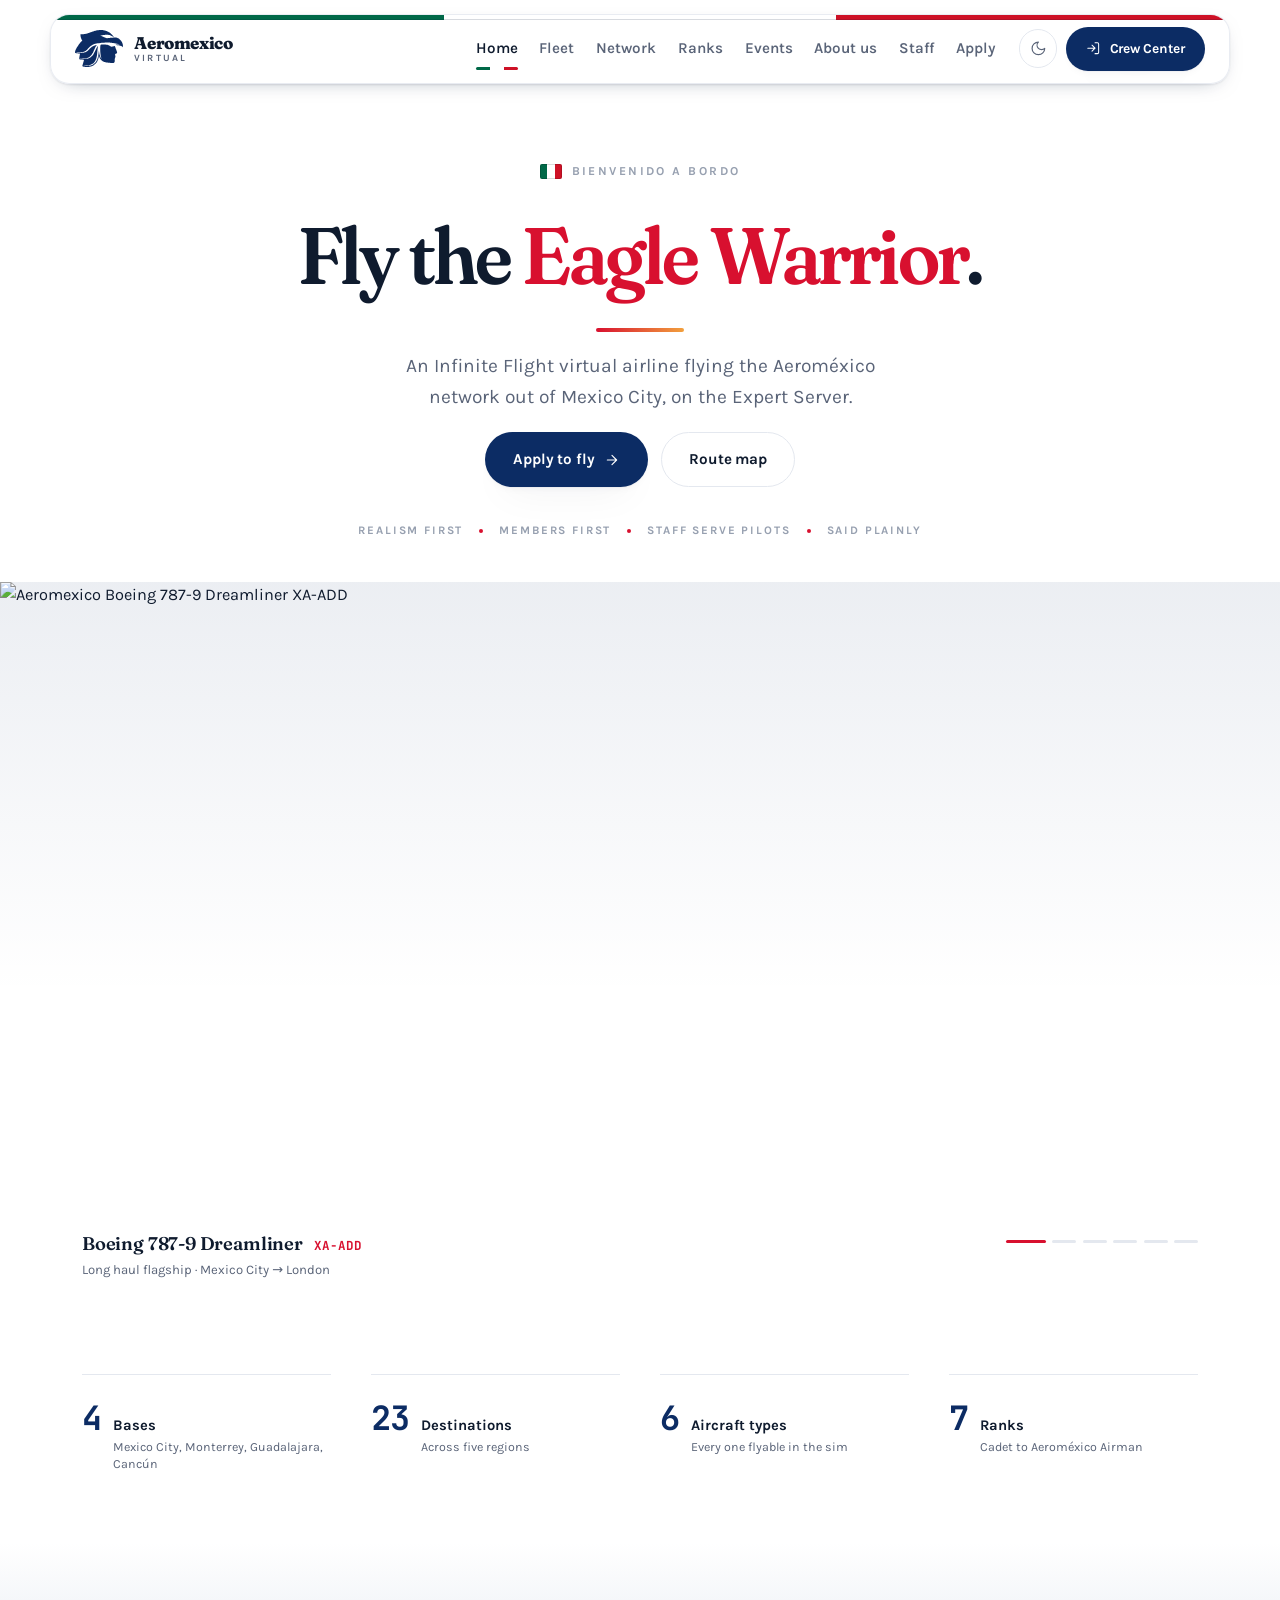
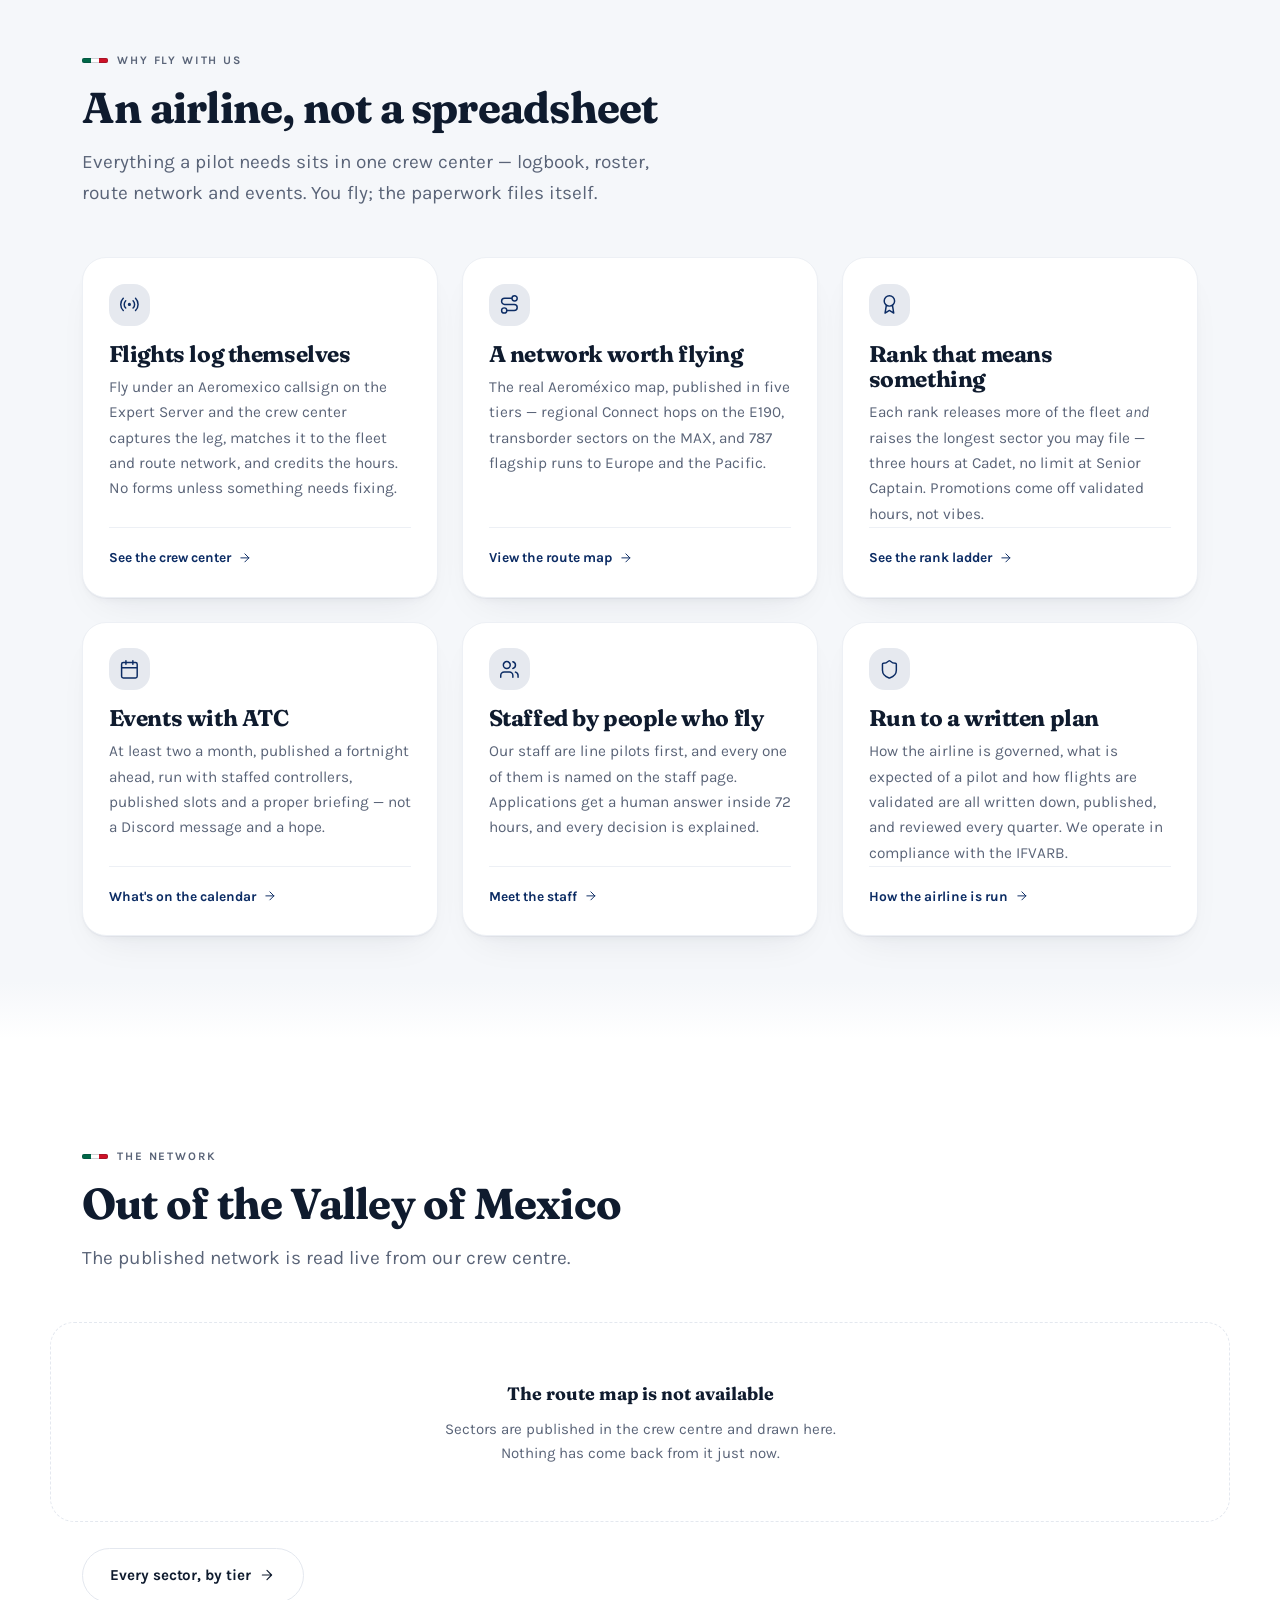
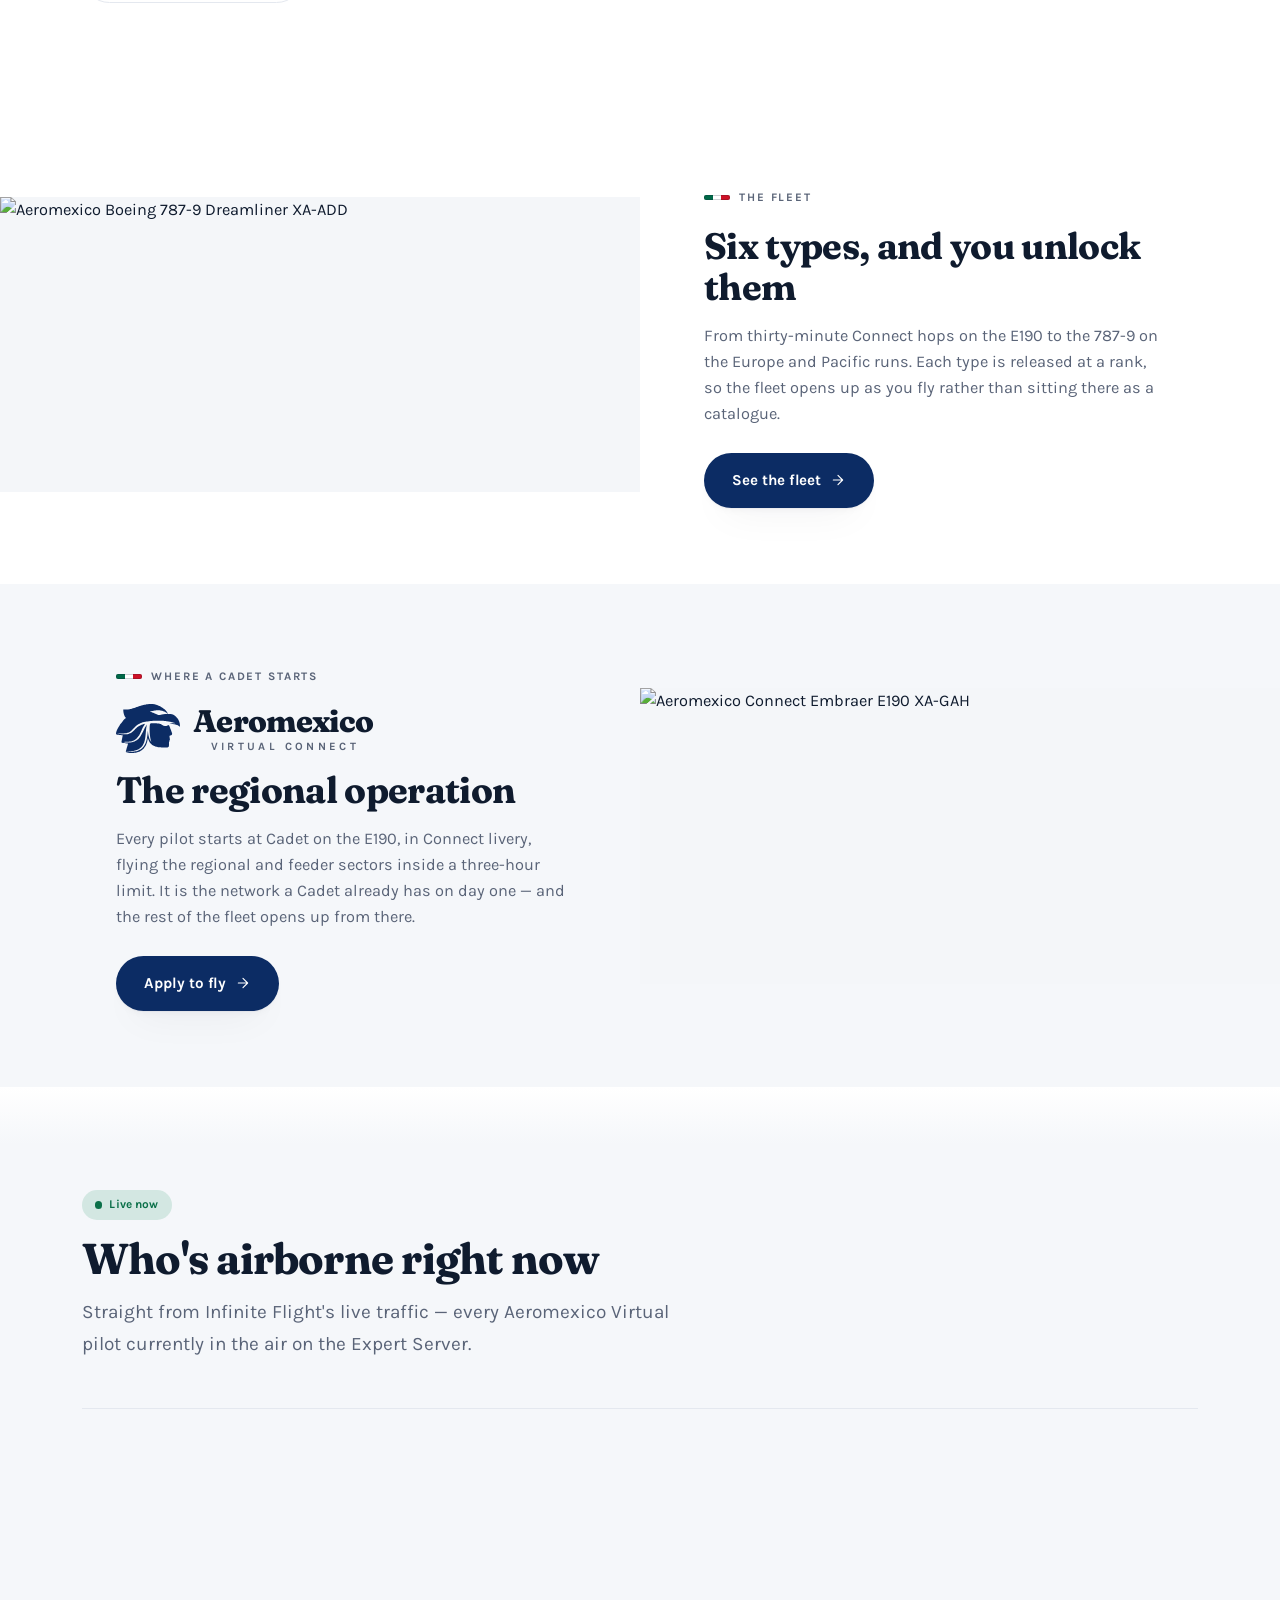
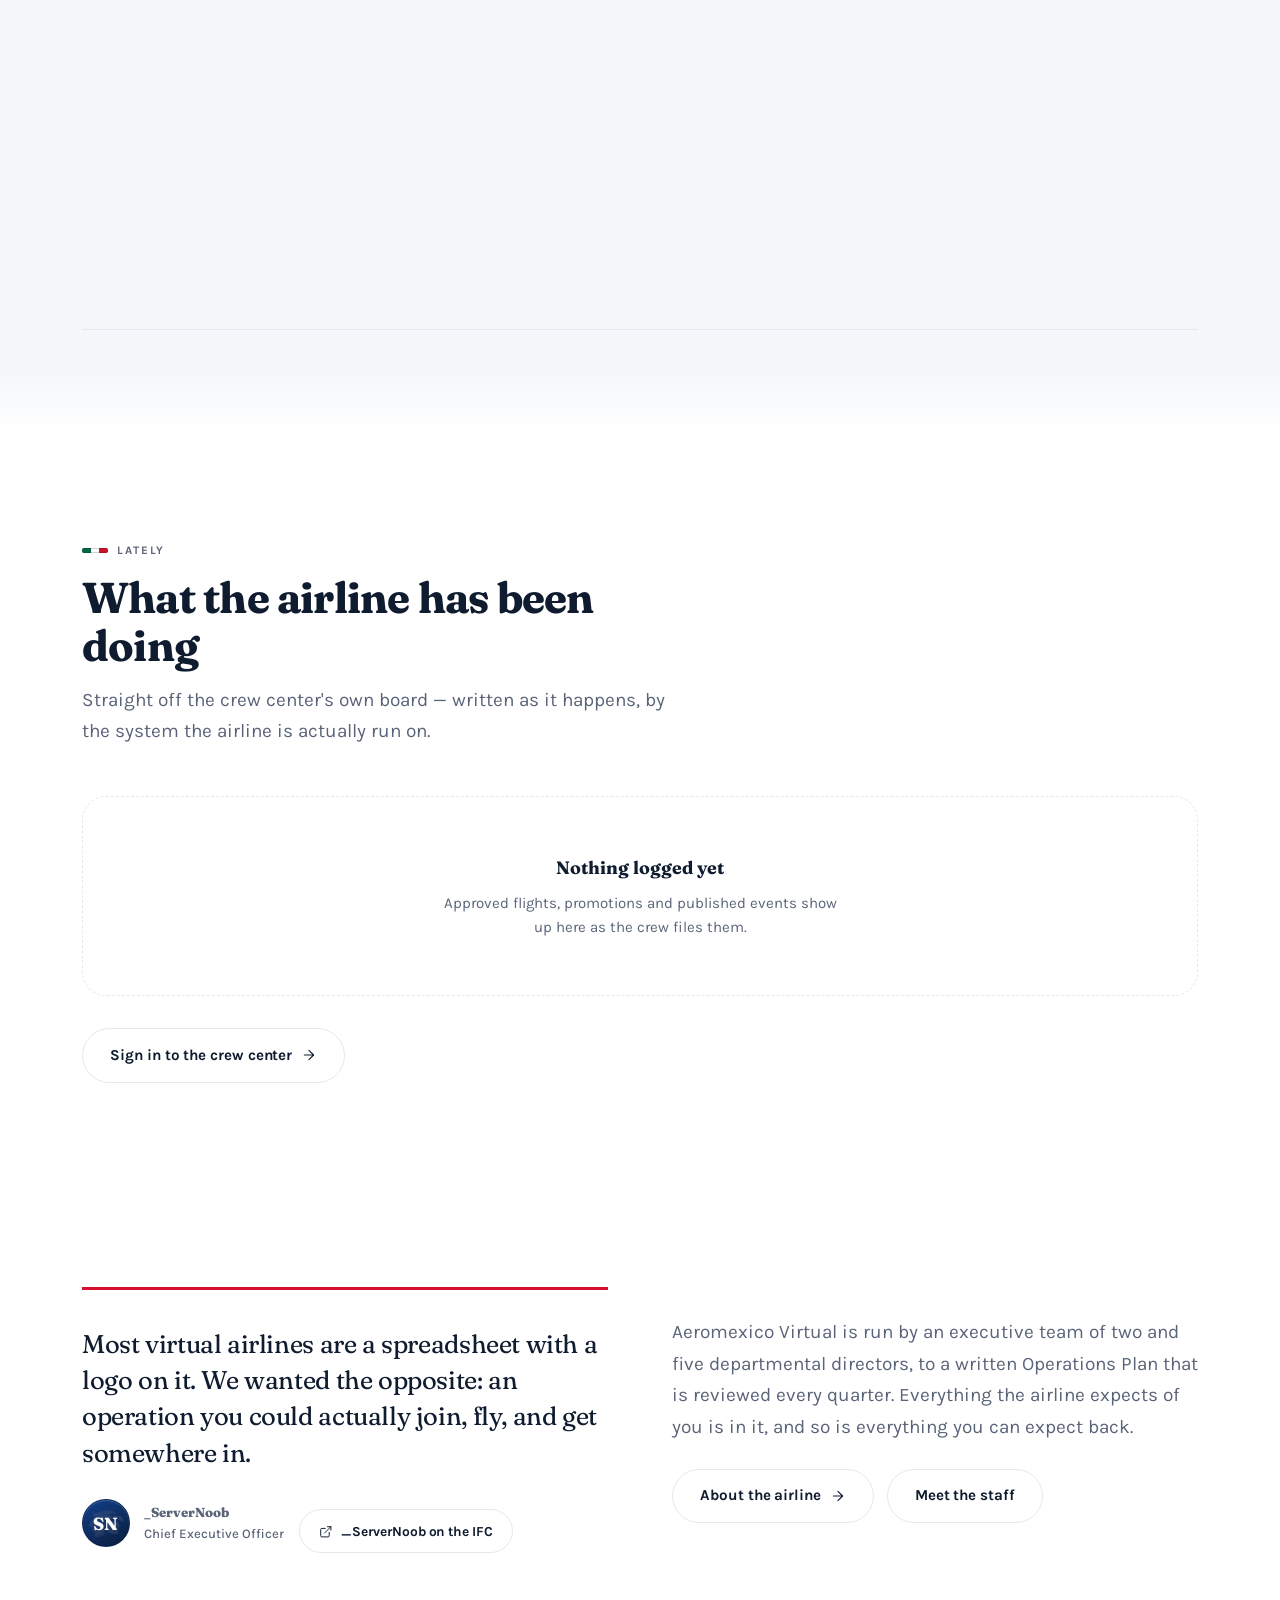
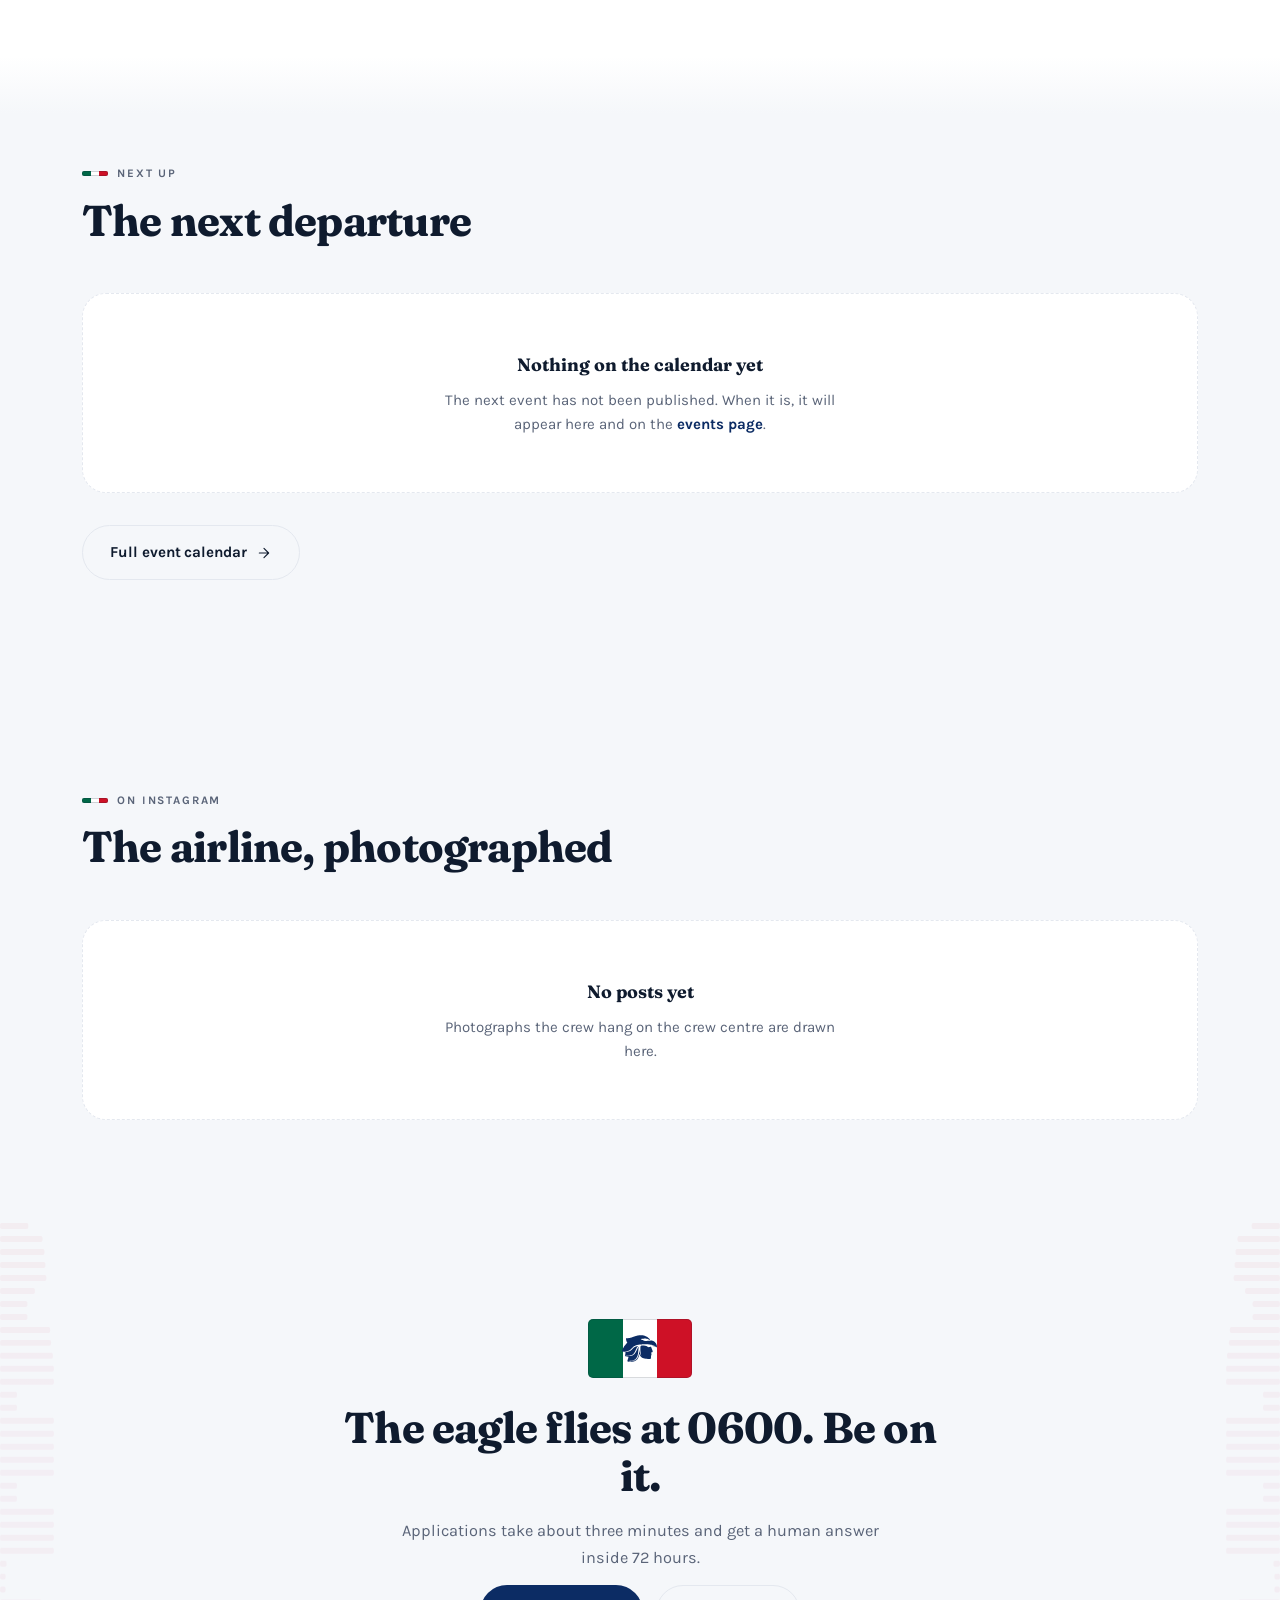
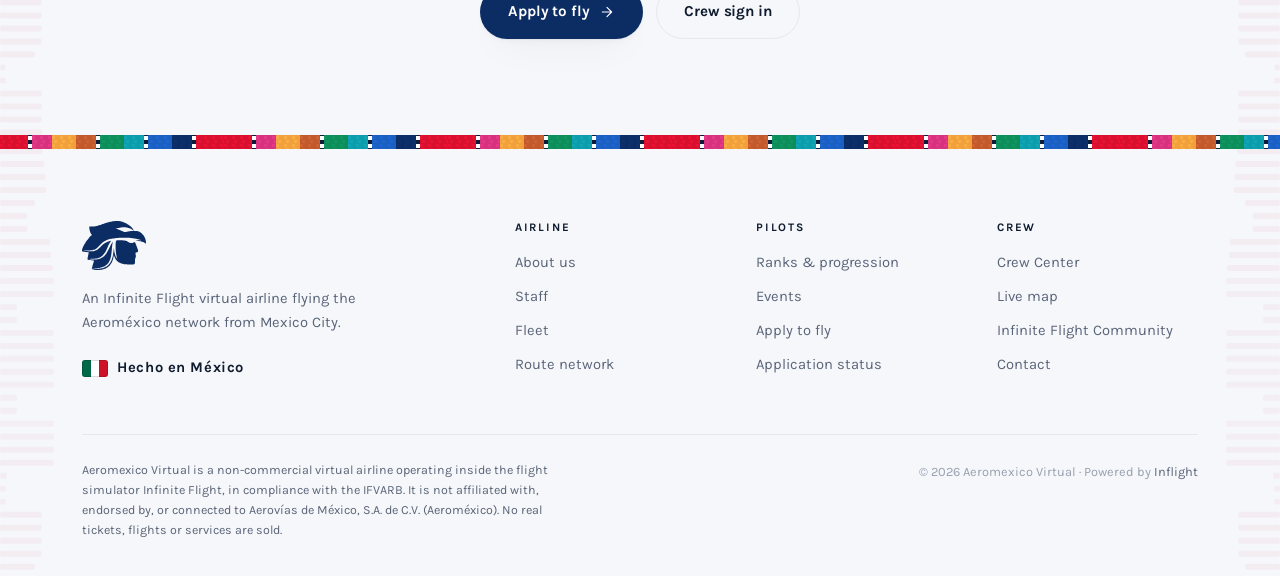
==== commit 1edcf401: "Give the hero back the theme, and the aeroplane back its wingtips Two findings from the VA, and they" ====
--- a/index.html
+++ b/index.html
@@ -55,53 +55,39 @@
 <main id="main">
 
     <!-- ==================== HERO ====================
-         THE FOURTH HERO, and the one the VA chose. It is the arrangement every
-         virtual airline they pointed at is built on — Air France-KLM, flynas,
-         Ryanair, Norwegian — because it is the one that works: a photograph
-         filling the screen, a scrim over it, and the airline saying who it is
-         in type you cannot miss.
-
-         What came before it, and why each went:
-           * a drawn poster of the 787-9, sitting one click from photographs of
-             the same airframe;
-           * the photographs with a marketing tagline laid over them, thrown out
-             for covering up the subject;
-           * the photograph as a panel in the flow with the aircraft naming
-             itself underneath — honest, quiet, and read by the VA as a card
-             dropped into the page rather than as a hero.
-
-         The objection that killed the second one is answered here rather than
-         avoided: nothing over this photograph is marketing copy. The headline
-         is the airline's own line, the sub-line is what it factually is, the
-         strip under the buttons is AMV_DATA.values read out, and the credit at
-         the foot is the aircraft on screen naming ITSELF off AMV_DATA.fleet.
-         Every word is either the airline's own or read from data.
-
-         ONE THING IS GIVEN UP, deliberately: the photograph is cropped now.
-         `cover` on a full-bleed stage cannot do anything else with a 1920x886
-         frame in a portrait viewport. The uncropped shots are the whole point
-         of /fleet and they are all still there, and the plate at the foot names
-         whichever one you are looking at. See LIVE HERO in brand.css.
+         THE SIXTH, and the one that stops fighting the two things that were
+         costing it. It keeps the big headline of the fifth and gives up the
+         thing that made that headline expensive: type laid over the picture.
+
+         Two findings from the VA, and they turn out to be the same finding.
+         The hero was navy in BOTH themes, which is wrong on a light site — you
+         pick light mode and the first screen is still dark. And the photograph
+         was cropped to the middle third on a phone, because a full-bleed stage
+         in a portrait viewport cannot do anything else with a 1920x886 frame.
+
+         Both were the price of putting the words on the picture. Take the
+         words off it and both are refunded: the hero takes the page's own
+         paper and follows the theme like every other section, and the stage
+         becomes a band at the photograph's OWN ratio, so nothing is cropped at
+         any width. This is the flynas arrangement out of the VA's own
+         references — the airline says who it is, then shows you the aeroplane.
+
+         Everything that made the fifth hero honest is unchanged. The headline
+         is the airline's own line; the sub-line is what it factually is; the
+         strip is AMV_DATA.values read out; the credit under the photograph is
+         the aircraft naming ITSELF off AMV_DATA.fleet. No marketing copy.
 
          Every layer is still optional: no photographs, a quiet backend or
-         scripting off, and this is the airline's navy, the headline and the two
-         buttons. Nothing here renders a placeholder. -->
+         scripting off, and this is the headline, the sub-line and the two
+         buttons on the page's paper. Nothing here renders a placeholder. -->
     <section class="hero hero--live" data-hero>
-        <!-- Empty in the markup on purpose: the slides are the fleet
-             photographs in data.js, so a type gained or lost changes the hero
-             with nothing typed in here. -->
-        <div class="hero__stage" data-hero-stage aria-hidden="true"></div>
-        <!-- The scrim is its own element rather than a gradient on the stage,
-             because the stage cross-fades and the scrim must not. -->
-        <div class="hero__scrim" aria-hidden="true"></div>
-
         <div class="wrap hero__content">
             <p class="hero__eyebrow">
                 <span class="flag" aria-hidden="true"></span> Bienvenido a bordo
             </p>
 
-            <!-- The page's real <h1>, visible at last. It was .sr-only for as
-                 long as the hero had no headline to be. -->
+            <!-- The page's real <h1>. It was .sr-only for as long as the hero
+                 had no headline to be. -->
             <h1 class="hero__title">Fly the <em>Eagle&nbsp;Warrior</em>.</h1>
             <span class="hero__rule" aria-hidden="true"></span>
 
@@ -111,8 +97,8 @@
             </p>
 
             <div class="hero__cta">
-                <a class="btn btn--light" href="/apply">Apply to fly <span data-icon="arrow"></span></a>
-                <a class="btn btn--onink" href="/network">Route map</a>
+                <a class="btn btn--primary" href="/apply">Apply to fly <span data-icon="arrow"></span></a>
+                <a class="btn btn--ghost" href="/network">Route map</a>
             </div>
 
             <!-- AMV_DATA.values, read out. Four things the airline holds itself
@@ -121,10 +107,15 @@
             <p class="hero__values" id="heroValues"></p>
         </div>
 
-        <!-- The foot of the frame: the aircraft naming itself, and the dots
-             that steer it. A photo credit, in the place a photo credit goes —
-             which is what this always was. The dots are real buttons: the only
-             way to change the aircraft from a keyboard. -->
+        <!-- Empty in the markup on purpose: the slides are the fleet
+             photographs in data.js, so a type gained or lost changes the hero
+             with nothing typed in here. Full-bleed, at the photograph's own
+             aspect ratio — WHOLE at every width, which is the point. -->
+        <div class="hero__stage" data-hero-stage aria-hidden="true"></div>
+
+        <!-- The credit: the aircraft naming itself, and the dots that steer it.
+             Under the photograph, where a credit goes. The dots are real
+             buttons — the only way to change the aircraft from a keyboard. -->
         <div class="wrap hero__foot">
             <div class="hero__plate" data-hero-caption aria-live="polite"></div>
             <div class="hero__dots" data-hero-dots aria-label="Choose an aircraft"></div>
--- a/assets/brand.css
+++ b/assets/brand.css
@@ -210,14 +210,19 @@
        under it. Named because crew.html sizes the framed crew centre against
        them — a viewport-height stage has to subtract the whole header, not
        just the bar, or the page gains five pixels of scroll it never uses. */
-    /* Eight, not five. The review read the five-pixel line as a loading bar,
-       which is exactly what a thin coloured strip pinned to the top of a page
-       looks like while anything on the page is still moving. At eight it reads
-       as the flag it is. crew.html sizes the framed crew centre off
-       --header-h, so it follows this on its own. */
-    --flagline-h: 8px;
-    --nav-h:      4.5rem;
-    --header-h:   calc(var(--flagline-h) + var(--nav-h));
+    /* The tricolour is INSIDE the bar now — see .flagline and NAV below — so
+       it no longer adds to the header's height. What does is the gap around
+       the island: the bar floats with air on all four sides, and the sticky
+       block it occupies is the bar plus that gap twice.
+
+       Five pixels again rather than eight. The review read a five-pixel strip
+       pinned across the top of the page as a loading bar, which it was; drawn
+       inside a rounded bar, clipped by its corners, it reads as the header's
+       own flag and eight is heavy-handed. */
+    --flagline-h: 5px;
+    --nav-h:      4.25rem;
+    --nav-gap:    clamp(.5rem, 1.3vw, .85rem);
+    --header-h:   calc(var(--nav-h) + var(--nav-gap) * 2);
 
     --maxw: 1180px;
     color-scheme: light dark;
@@ -370,12 +375,21 @@
    ========================================================================= */
 
 /* La bandera. Hard stops at the thirds — this is a flag, and a flag does not
-   have a gradient in it. Runs full-bleed across the top of every page. */
+   have a gradient in it.
+
+   It used to run full-bleed across the top of every page, above the bar. It is
+   drawn along the top edge of the bar itself now, inside the island's overflow
+   so its own corner radius clips it. Positioned rather than in flow, so it
+   sits over the bar's blur instead of being a row above it. */
 .flagline {
+    position: absolute; top: 0; left: 0; right: 0; z-index: 2;
     height: var(--flagline-h);
     background: linear-gradient(90deg,
         var(--mx-green) 0 33.333%, #FFF 0 66.666%, var(--mx-red) 0);
-    box-shadow: inset 0 -1px 0 rgba(15, 27, 46, .10);
+    /* A hairline under the whole strip. Without it the flag's middle third —
+       which IS white — disappears into a light island and the tricolour reads
+       as two disconnected bars with a gap between them. */
+    box-shadow: inset 0 -1px 0 color-mix(in srgb, var(--am-navy) 16%, transparent);
 }
 /* ---- The lockup, and the Connect sub-brand --------------------------------
    Aeroméxico runs its regional operation as Aeroméxico Connect — a second
@@ -930,88 +944,95 @@
 }
 
 /* ============================ NAV ========================================
-   THE HEADER IS PINNED FROM THE HOST, NOT FROM `.nav`. READ THIS BEFORE
-   MOVING `position: sticky` BACK DOWN A LEVEL.
-
-   site.js injects the flagline and the bar together into `<div data-site-nav>`.
-   A sticky element can only travel inside its own parent's border box, and
-   that host is exactly as tall as the two things in it — so `position: sticky`
-   on `.nav` had nowhere to go and the header scrolled off the top of the page
-   with everything else. Pinning the HOST puts the tricolour and the bar in the
-   viewport's frame instead, where they stay for the whole scroll.
-
-   The host is also what carries the scrim (::after, below): a fade drawn on
-   `.nav` would sit inside the blurred, semi-opaque bar rather than under it. */
+   THE HEADER IS AN ISLAND: a rounded bar floating with air on all four sides,
+   rather than a full-width strip ruled off from the page.
+
+   THE HOST IS WHAT IS PINNED, NOT `.nav`. Read this before moving
+   `position: sticky` back down a level. A sticky element can only travel
+   inside its own parent's border box, and the host is exactly as tall as the
+   bar plus its gap — so sticky on `.nav` has nowhere to go and the header
+   scrolls off the top of the page with everything else. Pinning the HOST puts
+   the island in the viewport's frame, where it stays for the whole scroll.
+
+   The host is also what supplies the gap: padding on the host, not margin on
+   the bar, so the bar's own box is exactly the island and `overflow: hidden`
+   on it clips the tricolour and the open menu to the corner radius.
+
+   What went when the island came in:
+     * the scrim under the bar — an island has nothing to dissolve into, and a
+       fade hanging off a rounded thing reads as a shadow it does not cast;
+     * the full-width navy-to-red edge under the bar — a ruled line across the
+       page is the opposite of floating;
+     * the flagline as a separate strip above the bar — it is drawn inside the
+       island's top edge now, clipped by its own radius. */
 [data-site-nav] {
     position: sticky; top: 0; z-index: 60;
-    /* The scrim hangs below the bar and must not swallow clicks on the content
-       it fades over. Restored on the bar itself. */
+    padding: var(--nav-gap) clamp(.55rem, 2.2vw, 1.1rem);
+    /* The host spans the page and must not swallow clicks either side of the
+       island. Restored on the bar itself. */
     pointer-events: none;
 }
 [data-site-nav] > * { pointer-events: auto; }
-
-/* The scrim: content dissolving INTO the bar rather than sliding under a hard
-   edge. Sized off the bar so it reads as part of the header, and tinted with
-   the navy so the page does not simply go pale — on the dark theme the same
-   ramp reads as depth instead of as haze. It only exists once the page has
-   moved; over a hero at rest there is nothing to separate. */
-[data-site-nav]::after {
-    content: ""; position: absolute; left: 0; right: 0; top: 100%;
-    height: 1.6rem; pointer-events: none;
-    background: linear-gradient(to bottom,
-        color-mix(in srgb, var(--bg) 92%, var(--am-navy)) 0%,
-        color-mix(in srgb, var(--bg) 55%, transparent) 55%,
-        transparent 100%);
-    opacity: 0; transition: opacity .35s var(--ease);
-}
-/* site.js flags the host as well as the bar. `:has()` would express this
-   without the second class, but the scrim is the whole point of the change and
-   it should not be the one part of it that a older browser drops. */
-[data-site-nav].is-stuck::after { opacity: 1; }
 
 .nav {
     position: relative; z-index: 1;
-    background: color-mix(in srgb, var(--bg) 86%, transparent);
-    backdrop-filter: blur(18px); -webkit-backdrop-filter: blur(18px);
-    border-bottom: 1px solid transparent;
-    transition: background .3s var(--ease), box-shadow .35s var(--ease);
-}
-/* Once the page has moved the bar takes on its own weight: near-opaque so the
-   content running under it stops showing through as texture, and a navy cast
-   below it so the separation is felt before it is seen. */
+    max-width: var(--maxw); margin-inline: auto;
+    border-radius: clamp(14px, 1.5vw, 20px);
+    overflow: hidden;
+    background: color-mix(in srgb, var(--bg) 84%, transparent);
+    backdrop-filter: blur(20px) saturate(140%);
+    -webkit-backdrop-filter: blur(20px) saturate(140%);
+    border: 1px solid color-mix(in srgb, var(--line) 80%, transparent);
+    box-shadow: 0 6px 22px -14px color-mix(in srgb, var(--am-navy) 55%, transparent),
+                0 1px 3px -1px color-mix(in srgb, var(--am-navy) 18%, transparent);
+    transition: background .3s var(--ease), box-shadow .35s var(--ease),
+                border-color .3s var(--ease);
+}
+/* Once the page has moved the island takes on its own weight: near-opaque, so
+   the content running under it stops showing through as texture, and lifted
+   further off the page. */
 .nav.is-stuck {
-    background: color-mix(in srgb, var(--bg) 96%, transparent);
-    box-shadow: 0 10px 30px -18px color-mix(in srgb, var(--am-navy) 62%, transparent),
-                0 2px 10px -6px color-mix(in srgb, var(--am-navy) 26%, transparent);
+    background: color-mix(in srgb, var(--bg) 95%, transparent);
+    border-color: var(--line);
+    box-shadow: 0 16px 40px -20px color-mix(in srgb, var(--am-navy) 70%, transparent),
+                0 3px 12px -6px color-mix(in srgb, var(--am-navy) 28%, transparent);
+}
+:root[data-theme="dark"] .nav {
+    border-color: color-mix(in srgb, #FFF 12%, transparent);
+    box-shadow: 0 8px 26px -16px rgba(0, 0, 0, .8);
 }
 :root[data-theme="dark"] .nav.is-stuck {
-    box-shadow: 0 12px 34px -18px rgba(0, 0, 0, .85), 0 2px 10px -6px rgba(0, 0, 0, .5);
+    border-color: color-mix(in srgb, #FFF 18%, transparent);
+    box-shadow: 0 18px 44px -20px rgba(0, 0, 0, .9), 0 3px 12px -6px rgba(0, 0, 0, .5);
 }
 @media (prefers-color-scheme: dark) {
+    :root:not([data-theme="light"]) .nav {
+        border-color: color-mix(in srgb, #FFF 12%, transparent);
+        box-shadow: 0 8px 26px -16px rgba(0, 0, 0, .8);
+    }
     :root:not([data-theme="light"]) .nav.is-stuck {
-        box-shadow: 0 12px 34px -18px rgba(0, 0, 0, .85), 0 2px 10px -6px rgba(0, 0, 0, .5);
+        border-color: color-mix(in srgb, #FFF 18%, transparent);
+        box-shadow: 0 18px 44px -20px rgba(0, 0, 0, .9), 0 3px 12px -6px rgba(0, 0, 0, .5);
     }
 }
 
-/* The edge itself, in the livery: navy at the hinge, red at the swoosh. This
-   is the line the border-bottom used to draw in flat grey — a hairline that
-   was there in principle and invisible in practice. It is a ramp rather than
-   the flag's hard stops on purpose: the flagline five pixels above is the
-   tricolour, and two hard-stopped bars stacked read as a mistake. */
-.nav::after {
-    content: ""; position: absolute; left: 0; right: 0; top: 100%; height: 2px;
-    background: linear-gradient(90deg,
-        var(--am-navy) 0%, var(--am-blue) 26%, var(--am-blue-600) 48%,
-        color-mix(in srgb, var(--am-red) 70%, var(--am-blue-600)) 72%, var(--am-red) 100%);
-    opacity: 0; transform: scaleX(.35); transform-origin: left center;
-    transition: opacity .35s var(--ease), transform .5s var(--ease-rise);
-}
-.nav.is-stuck::after { opacity: 1; transform: scaleX(1); }
-@media (prefers-reduced-motion: reduce) {
-    .nav::after { transform: none; transition: opacity .01s linear; }
-}
-
-.nav__inner { display: flex; align-items: center; gap: 1.5rem; height: var(--nav-h); }
+/* THE ISLAND NO LONGER FLOATS OVER THE HERO, and the rule that made it is
+   gone rather than tuned. It pulled the hero up by --header-h and gave it back
+   as padding, which worked while the first thing in the hero was a photograph:
+   the picture grew upward under the bar and nothing inside it moved.
+
+   The hero leads with its headline now — see LIVE HERO — so the same rule
+   would slide the eyebrow and the h1 under a floating bar. The island sits on
+   the page's own ground on every page, which is also the only arrangement
+   where its border and shadow have something to read against in light mode. */
+
+/* The island supplies its own gutter, and it is tighter than the page's: the
+   bar is already inset from the viewport by the host's padding, so the full
+   page gutter on top of that leaves the brand marooned in the middle. */
+.nav__inner {
+    display: flex; align-items: center; gap: 1.5rem; height: var(--nav-h);
+    padding-inline: clamp(.9rem, 2.4vw, 1.5rem);
+}
 .nav__brand { display: flex; align-items: center; gap: .7rem; margin-right: auto; min-width: 0; }
 /* The Caballero Águila, painted through assets/img/mark.svg as a mask so one
    file serves every placement and both themes. The ratio is the traced
@@ -2334,130 +2355,74 @@
 }
 
 /* ============================== LIVE HERO ================================
-   THE PHOTOGRAPH FILLS THE SCREEN AND THE AIRLINE SAYS WHO IT IS OVER IT.
-
-   Four heroes have now been thrown out of this repo, and it is worth keeping
-   the list because the instinct that produced each one will come back:
+   THE AIRLINE SAYS WHO IT IS, THEN SHOWS YOU THE AEROPLANE.
+
+   Six heroes have now been thrown out of this repo. The list is worth keeping,
+   because the instinct that produced each one comes back:
 
      1. A two-column white header. Fine, and in the VA's words not memorable.
      2. A poster — the 787-9 drawn in its special livery, ringed by folk art —
-        memorable, and a DRAWING, sitting one click from photographs of the
-        same airframe.
-     3. Those photographs with the usual furniture laid over them: eyebrow,
-        70px tagline, a paragraph of positioning copy. Thrown out for covering
-        up the subject, and because unlike the rest of this site the copy was
-        written once and would have gone on being said.
-     4. The photograph as a panel in the flow, with the aircraft naming itself
-        underneath and no headline at all. Honest, quiet, and read by the VA as
-        a card dropped into the page rather than as a hero.
-
-   This is the fifth, and it is the arrangement every virtual airline the VA
-   pointed at is built on. The objection that killed the third one is answered
-   rather than dodged: NOTHING OVER THIS PHOTOGRAPH IS MARKETING COPY.
-
-     .hero__title   the airline's own line, the one already on its lockup
-     .hero__sub     what it factually is — network, base, server
-     .hero__values  AMV_DATA.values read out, so the four things stated over
-                    the picture are the four /about sets out in full
-     .hero__plate   the aircraft naming ITSELF off AMV_DATA.fleet — type,
-                    registration, what the type is for, a sector it flies
-
-   DARK IN BOTH THEMES. A photograph has no light mode, and white type over one
-   needs a single ground to be legible against. This is the one section on the
-   site that does not follow the page's paper, and the scrim is what makes that
-   safe rather than a gamble on which photograph is loaded.
-
-   THE CROP IS THE PRICE. `cover` on a full-bleed stage cannot do anything else
-   with a 1920x886 frame in a portrait viewport: at 390px wide it shows the
-   middle third and nothing else. The rule this repo held — nothing is ever
-   cropped — now lives on /fleet, where the same shots are published whole, and
-   the plate at the foot names whichever one is on screen. Do not try to win
-   the crop back here with `contain`; it pillarboxes the airline's navy down
-   both sides of a phone, which is how hero #1 looked.
+        memorable, and a DRAWING, one click from photographs of the same
+        airframe.
+     3. Those photographs with the usual furniture on top: eyebrow, 70px
+        tagline, a paragraph of positioning copy. Thrown out for covering up
+        the subject.
+     4. The photograph as a panel in the flow with the aircraft naming itself
+        underneath and no headline at all. Read as a card dropped into the page
+        rather than as a hero.
+     5. The photograph full-bleed and full-height with the headline over it.
+        The headline was right. Two things it cost were not.
+
+   THE TWO THINGS IT COST, and they are one thing. The hero was navy in BOTH
+   themes — pick light mode and the opening screen is still dark — and the
+   photograph was cropped to its middle third on a phone, because `cover` on a
+   full-bleed stage cannot do anything else with a 1920x886 frame in a portrait
+   viewport. Both were the price of putting the words ON the picture: type over
+   a photograph needs one ground to be legible against whatever the theme is
+   doing, and a full-height stage has to crop.
+
+   Take the words off the picture and both are refunded:
+
+     * the hero takes the page's own paper and follows the theme, like every
+       other section on the site — there is no ground to hold still any more,
+       so nothing has to be dark;
+     * the stage is a band at the photograph's OWN aspect ratio, so `cover`
+       fits it exactly and NOTHING IS CROPPED at any width. That rule is back
+       where it belongs rather than exiled to /fleet.
+
+   What made the fifth hero honest is unchanged, and none of it is marketing
+   copy: the headline is the airline's own line, the sub-line is what it
+   factually is, .hero__values is AMV_DATA.values read out, and the credit
+   under the photograph is the aircraft naming ITSELF off AMV_DATA.fleet.
 
    EVERY LAYER IS STILL OPTIONAL. No photographs in data.js, a quiet backend, a
-   failed image fetch or scripting off, and this is the airline's navy, the
-   headline, the sub-line and the two buttons — a working hero. Nothing here
+   failed image fetch or scripting off, and this is the headline, the sub-line
+   and the two buttons on the page's paper — a working hero. Nothing here
    renders a skeleton or a placeholder. */
 .hero--live {
-    position: relative; isolation: isolate; overflow: hidden;
-    display: grid; align-content: center;
-    /* Tall enough to be the screen, capped so a desktop monitor does not turn
-       it into a poster nobody scrolls past. The header is subtracted because
-       the bar is pinned over it. svh rather than vh throughout: on a phone vh
-       is the address bar's promise, not the viewport. */
-    min-height: clamp(30rem, calc(100svh - var(--header-h)), 48rem);
-    padding-block: clamp(3rem, 8vw, 5rem) clamp(5.5rem, 10vw, 7rem);
-    background: var(--am-navy); color: #FFF;
-}
-
-/* ---- The stage ------------------------------------------------------------
-   The photograph, full bleed, behind everything. It is the section's ground
-   rather than an element in its flow, which is what makes the type sit ON it
-   rather than under it. */
-.hero__stage { position: absolute; inset: 0; z-index: -2; }
-.hero__slide {
-    position: absolute; inset: 0; opacity: 0;
-    transition: opacity 1.1s var(--ease);
-}
-.hero__slide.is-on { opacity: 1; }
-.hero__slide img {
-    width: 100%; height: 100%;
-    object-fit: cover;
-    /* Above centre: these are aeroplanes on approach and on stand, and the
-       bottom of the frame is apron and runway. Holding the upper-middle keeps
-       the airframe in shot at every aspect ratio the crop has to cover. */
-    object-position: 50% 42%;
-}
-
-/* ---- The scrim ------------------------------------------------------------
-   Its own element, not a gradient on the stage: the stage cross-fades between
-   aircraft and the scrim must hold still through that, or the type flickers
-   every seven seconds.
-
-   Three layers, each doing one job. A wash over the whole frame so no
-   photograph is bright enough to lose white type. A foot that goes nearly
-   solid, carrying the plate and handing the section over to the page below. A
-   head that keeps the nav bar legible where it overlaps a pale sky. */
-.hero__scrim {
-    position: absolute; inset: 0; z-index: -1; pointer-events: none;
-    background:
-        linear-gradient(180deg,
-            color-mix(in srgb, var(--am-navy) 72%, transparent) 0,
-            color-mix(in srgb, var(--am-navy) 20%, transparent) 26%,
-            color-mix(in srgb, var(--am-navy) 30%, transparent) 52%,
-            color-mix(in srgb, var(--am-navy) 88%, transparent) 88%,
-            var(--am-navy) 100%),
-        linear-gradient(90deg,
-            color-mix(in srgb, var(--am-navy) 66%, transparent) 0,
-            color-mix(in srgb, var(--am-navy) 12%, transparent) 55%,
-            color-mix(in srgb, var(--am-navy) 40%, transparent) 100%);
-}
-/* The tricolour, once, at the very foot of the frame — the same hard stops the
-   flagline draws at the top of every page. It closes the photograph on the
-   airline's own flag instead of on a gradient. */
-.hero--live::after {
-    content: ""; position: absolute; left: 0; right: 0; bottom: 0; height: 4px;
-    background: linear-gradient(90deg,
-        var(--mx-green) 0 33.333%, #FFF 0 66.666%, var(--mx-red) 0);
-    z-index: 1;
+    position: relative; isolation: isolate;
+    display: grid; align-content: start;
+    row-gap: clamp(1.6rem, 3.6vw, 2.6rem);
+    padding-block: clamp(2.5rem, 6vw, 4rem) 0;
+    /* The page's own paper, in whichever theme is on. The `background` and
+       `color` this used to state in --am-navy and #FFF are gone; stating them
+       is what made light mode dark. */
 }
 
 /* ---- What it says ---------------------------------------------------------
-   Left on a wide screen, centred on a phone. Left because a headline this size
-   reads faster off a straight edge, and because the aeroplane in these shots
-   is centred — type down the middle sits on top of it. */
+   Centred. On the fifth hero this sat left, because the aeroplane was directly
+   behind it and type down the middle landed on the airframe. There is nothing
+   behind it now, and a centred column over a full-bleed photograph is the
+   arrangement the references all use. */
 .hero__content {
-    position: relative; z-index: 1;
-    display: grid; justify-items: start; text-align: left;
+    display: grid; justify-items: center; text-align: center;
     gap: clamp(.85rem, 1.8vw, 1.15rem);
-    max-width: 46rem;
+    max-width: 48rem; margin-inline: auto;
 }
 .hero__eyebrow {
     display: flex; align-items: center; gap: .6rem; margin: 0;
     font-size: clamp(.68rem, 1.4vw, .76rem); font-weight: 700;
-    letter-spacing: .2em; text-transform: uppercase;
-    color: color-mix(in srgb, #FFF 76%, transparent);
+    letter-spacing: .2em; text-transform: uppercase; color: var(--faint);
 }
 .hero__eyebrow .flag { width: 1.4rem; height: .95rem; border-radius: 2px; }
 
@@ -2465,15 +2430,15 @@
     margin: 0;
     font-family: var(--font-display); font-weight: 600;
     font-variation-settings: 'SOFT' 60, 'WONK' 1;
-    font-size: clamp(2.6rem, 8.5vw, 5.4rem);
+    font-size: clamp(2.6rem, 8vw, 5rem);
     line-height: .98; letter-spacing: -.035em;
-    color: #FFF; text-wrap: balance;
-    text-shadow: 0 2px 30px rgba(7, 20, 38, .45);
-}
-/* The half of the line that is the airline's own name for itself. Marigold
-   because it is the colour that carries on navy — the livery red, which does
-   this job on paper, is the low-contrast pair marigold was picked to replace. */
-.hero__title em { font-style: normal; color: var(--am-marigold); }
+    color: var(--ink); text-wrap: balance;
+}
+/* The half of the line that is the airline's own name for itself. The livery
+   red is the colour this site marks things out in on paper; on the dark
+   theme's navy it is the low-contrast pair marigold exists to replace, so the
+   two swap. Same dance as .hero__plate .mono, below. */
+.hero__title em { font-style: normal; color: var(--am-red); }
 
 .hero__rule {
     display: block; width: 5.5rem; height: 4px; border-radius: 2px;
@@ -2481,54 +2446,25 @@
 }
 
 .hero__sub {
-    margin: 0; max-width: 42ch;
+    margin: 0; max-width: 46ch;
     font-size: clamp(1rem, 1.9vw, 1.2rem); line-height: 1.6;
-    color: color-mix(in srgb, #FFF 84%, transparent);
-    text-wrap: pretty;
+    color: var(--muted); text-wrap: pretty;
 }
 
 .hero__cta {
-    display: flex; flex-wrap: wrap; gap: .8rem;
+    display: flex; flex-wrap: wrap; gap: .8rem; justify-content: center;
     margin-top: clamp(.4rem, 1.2vw, .8rem);
 }
-/* THE BUTTONS ARE STATED HERE, not inherited. Every other button on the site
-   takes its colours from the theme, which is right everywhere the ground
-   follows the theme — and wrong in the one section that is navy in BOTH. A
-   .btn--onink here was drawing var(--ink) text, which is white on the dark
-   theme and near-black on the light one: invisible on navy half the time.
-   Nothing below reads a theme token.
-
-   SCOPED TO .hero--live, and that matters: `.hero__cta` is not the hero's
-   alone. The closing CTA band on seven other pages reuses the same class, and
-   .band is PALE (--bg-alt), so a white-on-navy pair applied globally paints a
-   white button on a pale band and white text on top of it. Only the hero is
-   dark in both themes; only the hero gets these. */
-.hero--live .hero__cta .btn--light {
-    background: #FFF; color: var(--am-navy); border-color: #FFF;
-    box-shadow: 0 10px 30px -12px rgba(7, 20, 38, .8);
-}
-.hero--live .hero__cta .btn--light:hover {
-    background: var(--am-marigold); color: var(--am-navy); border-color: var(--am-marigold);
-}
-.hero--live .hero__cta .btn--onink {
-    background: color-mix(in srgb, #FFF 8%, transparent); color: #FFF;
-    border-color: color-mix(in srgb, #FFF 45%, transparent);
-    backdrop-filter: blur(6px); -webkit-backdrop-filter: blur(6px);
-}
-.hero--live .hero__cta .btn--onink:hover {
-    background: color-mix(in srgb, #FFF 18%, transparent); border-color: #FFF; color: #FFF;
-}
-.hero--live .hero__cta .btn:focus-visible { outline: 2px solid var(--am-marigold); outline-offset: 3px; }
-
-/* The values, as a rule of small caps under the buttons — flynas does this and
-   it is the right instinct: four words that say what kind of airline this is,
-   at a size that does not compete with the headline. */
+/* The buttons are the site's own again. The fifth hero had to restate them
+   because it was navy in both themes and no theme token was safe on it; on
+   the page's paper .btn--primary and .btn--ghost are already right, and the
+   overrides that were here would now be painting white on white. */
+
 .hero__values {
-    display: flex; flex-wrap: wrap; align-items: center;
+    display: flex; flex-wrap: wrap; align-items: center; justify-content: center;
     gap: .35rem 1rem; margin: clamp(.5rem, 1.4vw, 1rem) 0 0;
     font-size: clamp(.64rem, 1.3vw, .72rem); font-weight: 700;
-    letter-spacing: .16em; text-transform: uppercase;
-    color: color-mix(in srgb, #FFF 62%, transparent);
+    letter-spacing: .16em; text-transform: uppercase; color: var(--faint);
 }
 .hero__values span { display: inline-flex; align-items: center; }
 .hero__values span + span::before {
@@ -2536,68 +2472,93 @@
     background: var(--am-red); margin-right: 1rem; flex: none;
 }
 
-/* ---- The foot: the photo credit, which is the aircraft itself -------------
-   Pinned to the bottom of the frame, where a credit goes. This is the plate
-   that used to be the headline; at the foot it does the same job without
-   asking to be read first. */
+/* ---- The stage ------------------------------------------------------------
+   NOTHING IS CROPPED. The box is given the photograph's OWN aspect ratio, so
+   `cover` fits it exactly — there is neither a crop nor a letterbox to manage,
+   at any width, on any screen. This is the rule the site held before the
+   full-height hero broke it, and it is the VA's second note: the aeroplane has
+   to fit on a phone.
+
+   Full-bleed. It breaks out of .wrap rather than sitting inside the page's
+   gutter, because a picture inset by 16px either side is a card, and a card is
+   what the fourth hero was thrown out for being. */
+.hero__stage {
+    position: relative;
+    width: 100vw; max-width: 100%;
+    margin-inline: calc(50% - 50vw);
+    aspect-ratio: 1920 / 886;
+    overflow: hidden;
+    /* Shows while an off-site photograph is still in flight, so the band holds
+       its shape rather than flashing the page white. */
+    background: linear-gradient(180deg,
+        color-mix(in srgb, var(--am-blue) 8%, transparent), transparent 70%);
+}
+.hero__slide {
+    position: absolute; inset: 0; opacity: 0;
+    transition: opacity 1.1s var(--ease);
+}
+.hero__slide.is-on { opacity: 1; }
+.hero__slide img { width: 100%; height: 100%; object-fit: cover; object-position: 50% 50%; }
+
+/* ---- The credit -----------------------------------------------------------
+   The aircraft naming itself, under its own photograph, with the dots that
+   steer it. A caption row, set like a caption. */
 .hero__foot {
-    position: absolute; left: 50%; transform: translateX(-50%);
-    bottom: clamp(1.1rem, 2.6vw, 1.8rem); z-index: 1;
-    display: flex; align-items: flex-end; justify-content: space-between;
-    gap: 1rem 1.5rem; flex-wrap: wrap;
+    display: flex; align-items: flex-start; justify-content: space-between;
+    gap: .8rem 1.5rem; flex-wrap: wrap;
+    margin-top: clamp(.9rem, 2vw, 1.2rem);
 }
 .hero__plate { display: grid; gap: .15rem; margin: 0; min-width: 0; }
 .hero__plate:empty { display: none; }
 .hero__plate-name { display: flex; flex-wrap: wrap; align-items: baseline; gap: .1rem .7rem; }
 .hero__plate b {
     font-family: var(--font-display); font-weight: 600; letter-spacing: -.01em;
-    font-size: clamp(.95rem, 1.9vw, 1.15rem); line-height: 1.2;
-    color: color-mix(in srgb, #FFF 92%, transparent);
+    font-size: clamp(.95rem, 1.9vw, 1.15rem); line-height: 1.2; color: var(--ink);
 }
 .hero__plate .mono {
     font-size: clamp(.7rem, 1.3vw, .78rem); font-weight: 700; letter-spacing: .08em;
-    color: var(--am-marigold);
-}
-.hero__plate-sub {
-    font-size: clamp(.72rem, 1.4vw, .82rem);
-    color: color-mix(in srgb, #FFF 58%, transparent);
+    color: var(--am-red);
+}
+.hero__plate-sub { font-size: clamp(.72rem, 1.4vw, .82rem); color: var(--muted); }
+
+/* On navy, the livery red is the low-contrast pair marigold was picked to
+   replace. Both the title's accent and the registration swap. */
+:root[data-theme="dark"] .hero__title em,
+:root[data-theme="dark"] .hero__plate .mono,
+:root[data-theme="dark"] .hero__leg-route i { color: var(--am-marigold); }
+:root[data-theme="dark"] .hero__dot.is-on { background: var(--am-marigold); }
+@media (prefers-color-scheme: dark) {
+    :root:not([data-theme="light"]) .hero__title em,
+    :root:not([data-theme="light"]) .hero__plate .mono,
+    :root:not([data-theme="light"]) .hero__leg-route i { color: var(--am-marigold); }
+    :root:not([data-theme="light"]) .hero__dot.is-on { background: var(--am-marigold); }
 }
 
 /* ---- Steering the stage --------------------------------------------------
    Buttons with real labels rather than decorated spans: this is the only way
    to change the aircraft from a keyboard. */
-.hero__dots { display: flex; gap: .4rem; flex: none; padding-bottom: .35rem; }
+.hero__dots { display: flex; gap: .4rem; flex: none; padding-top: .45rem; }
 .hero__dot {
     width: 1.5rem; height: 3px; padding: 0; border: 0; border-radius: 999px;
-    background: color-mix(in srgb, #FFF 34%, transparent); cursor: pointer;
+    background: var(--line); cursor: pointer;
     transition: background .3s var(--ease), width .3s var(--ease);
 }
-.hero__dot:hover { background: color-mix(in srgb, #FFF 62%, transparent); }
-.hero__dot.is-on { background: var(--am-marigold); width: 2.5rem; }
-.hero__dot:focus-visible { outline: 2px solid var(--am-marigold); outline-offset: 4px; }
+.hero__dot:hover { background: var(--faint); }
+.hero__dot.is-on { background: var(--am-red); width: 2.5rem; }
+.hero__dot:focus-visible { outline: 2px solid var(--accent); outline-offset: 4px; }
 
 /* ---- Phones ---------------------------------------------------------------
-   Centred, because at this width a left-aligned column with nothing to its
-   right reads as a mistake rather than as an alignment. The foot keeps the
-   plate and loses the dots: four controls 3px tall under a photograph on a
-   touch screen are a target nobody can hit and a row nobody reads — the stage
-   still advances on its own and is still steerable on any larger screen. */
+   The dots come off: four controls 3px tall under a photograph on a touch
+   screen are a target nobody can hit and a row nobody reads. The stage still
+   advances on its own and is still steerable on any larger screen. */
 @media (max-width: 47.99rem) {
-    .hero--live { padding-bottom: clamp(4.5rem, 16vw, 6rem); }
-    .hero__content { justify-items: center; text-align: center; }
-    .hero__sub { margin-inline: auto; }
-    .hero__cta { justify-content: center; }
-    .hero__values { justify-content: center; gap: .3rem .7rem; }
-    .hero__values span + span::before { margin-right: .7rem; }
     .hero__foot { justify-content: center; text-align: center; }
     .hero__plate { justify-items: center; }
     .hero__plate-name { justify-content: center; }
     .hero__dots { display: none; }
 }
 
-/* The band under the hero carries the counted figures and the flown strip.
-   They sit on the page's own paper now — on the photograph they were furniture
-   over a picture; here they are facts under one. */
+/* The band under the hero carries the counted figures and the flown strip. */
 .hero-under { padding-top: clamp(1.8rem, 4vw, 2.8rem); }
 .hero-under .hero__log { margin-top: clamp(1.6rem, 3.5vw, 2.4rem); }
 
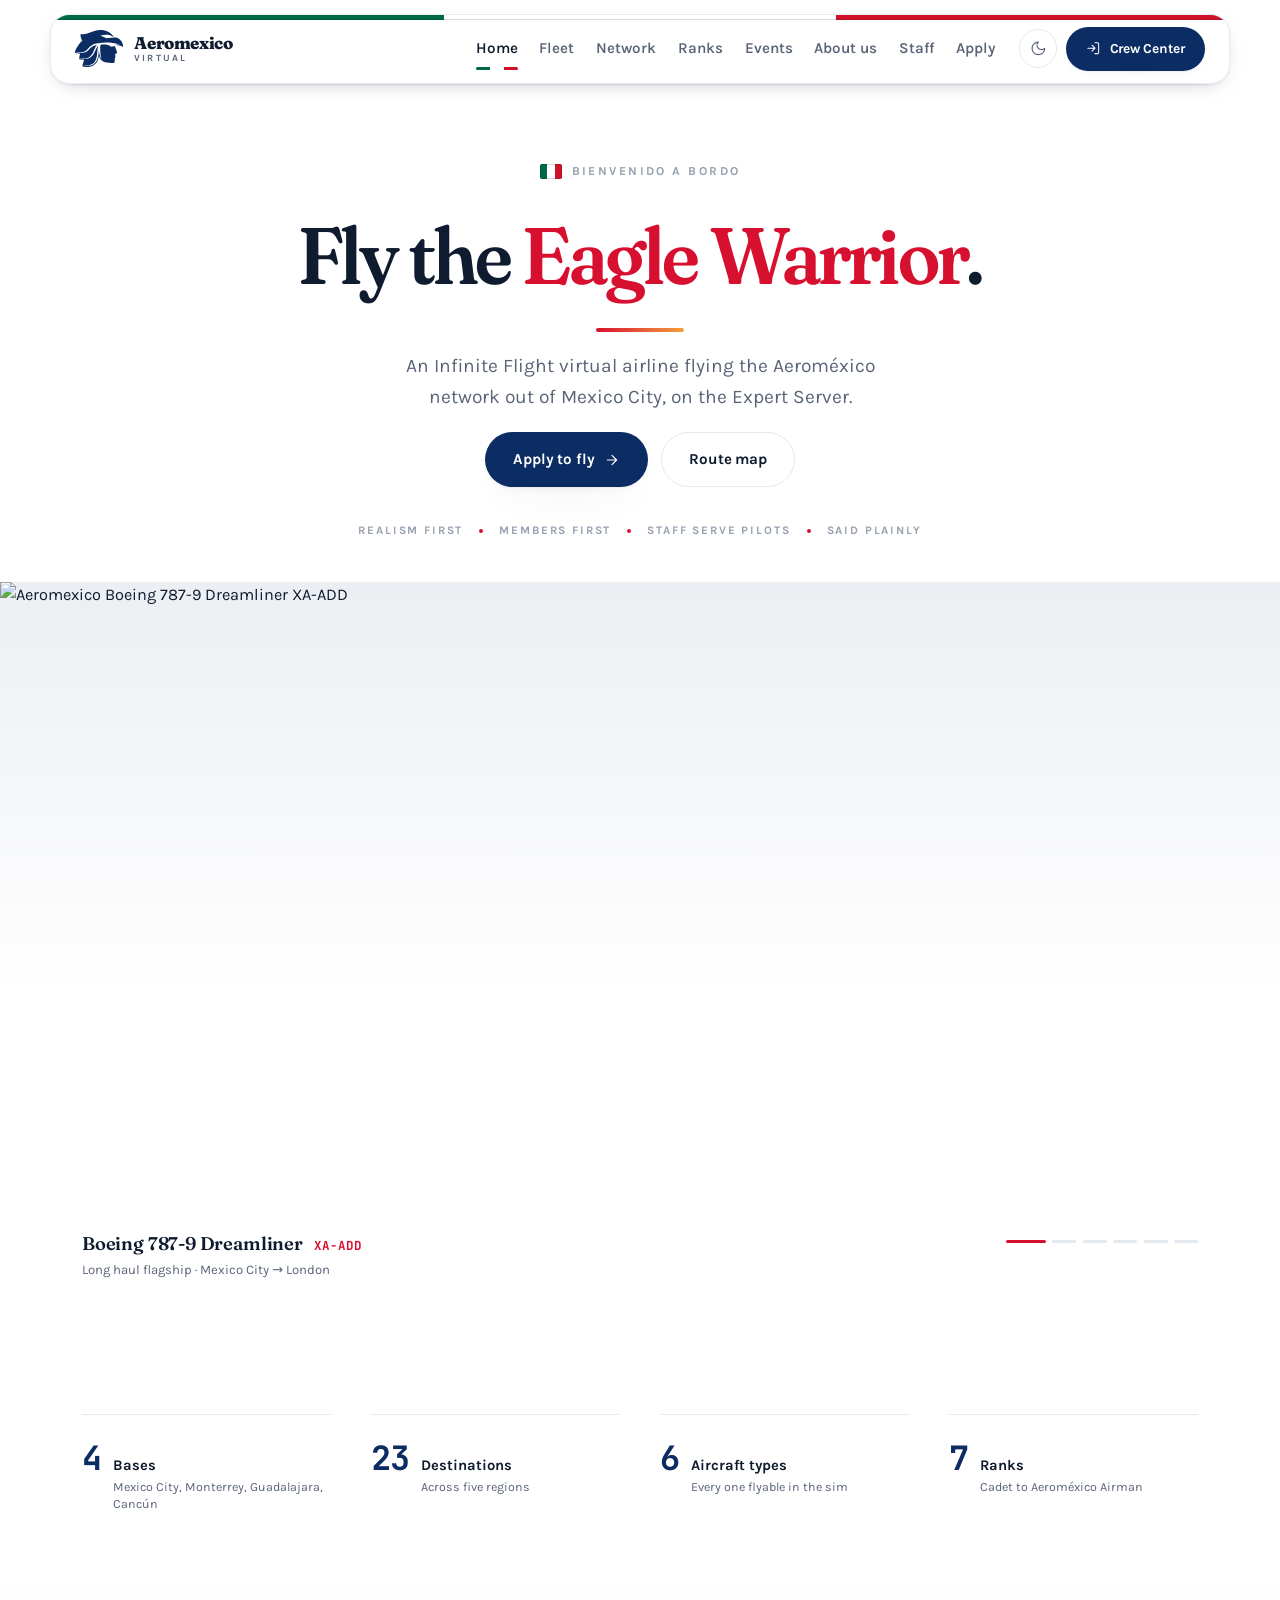
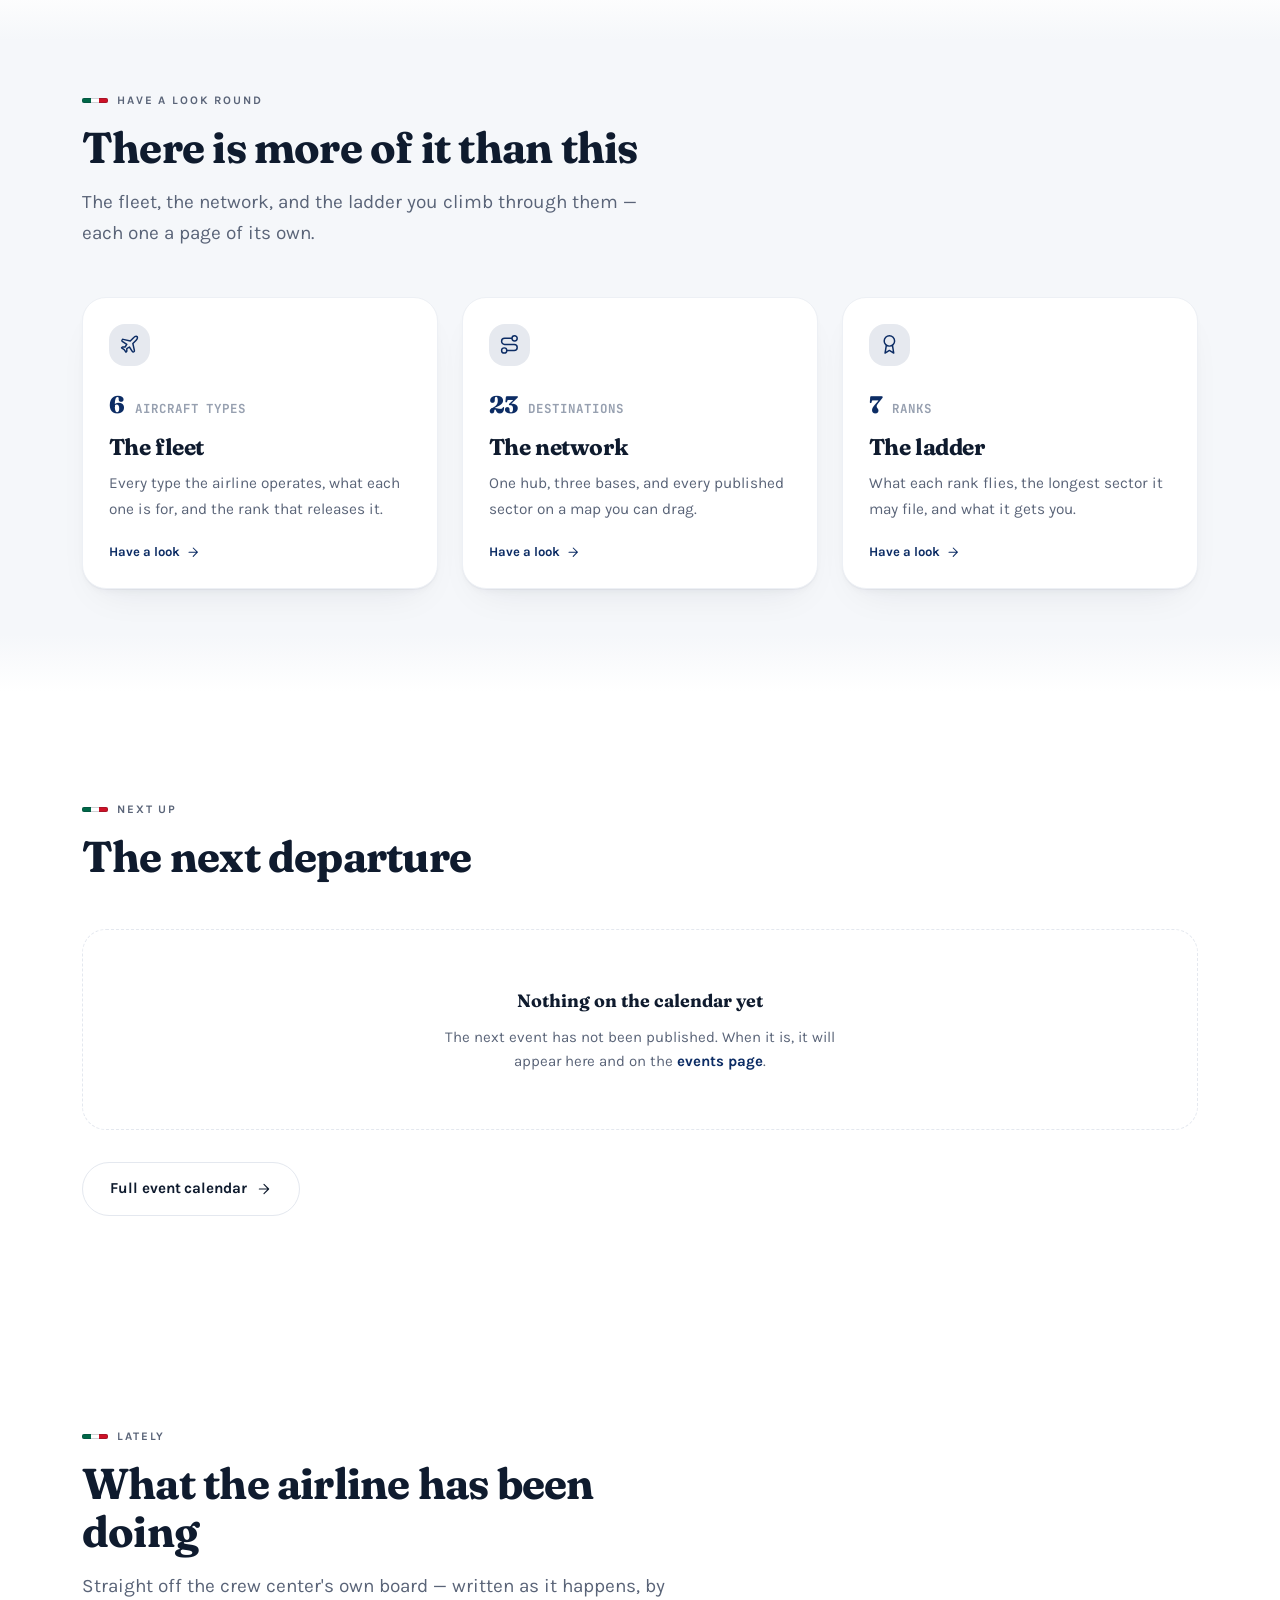
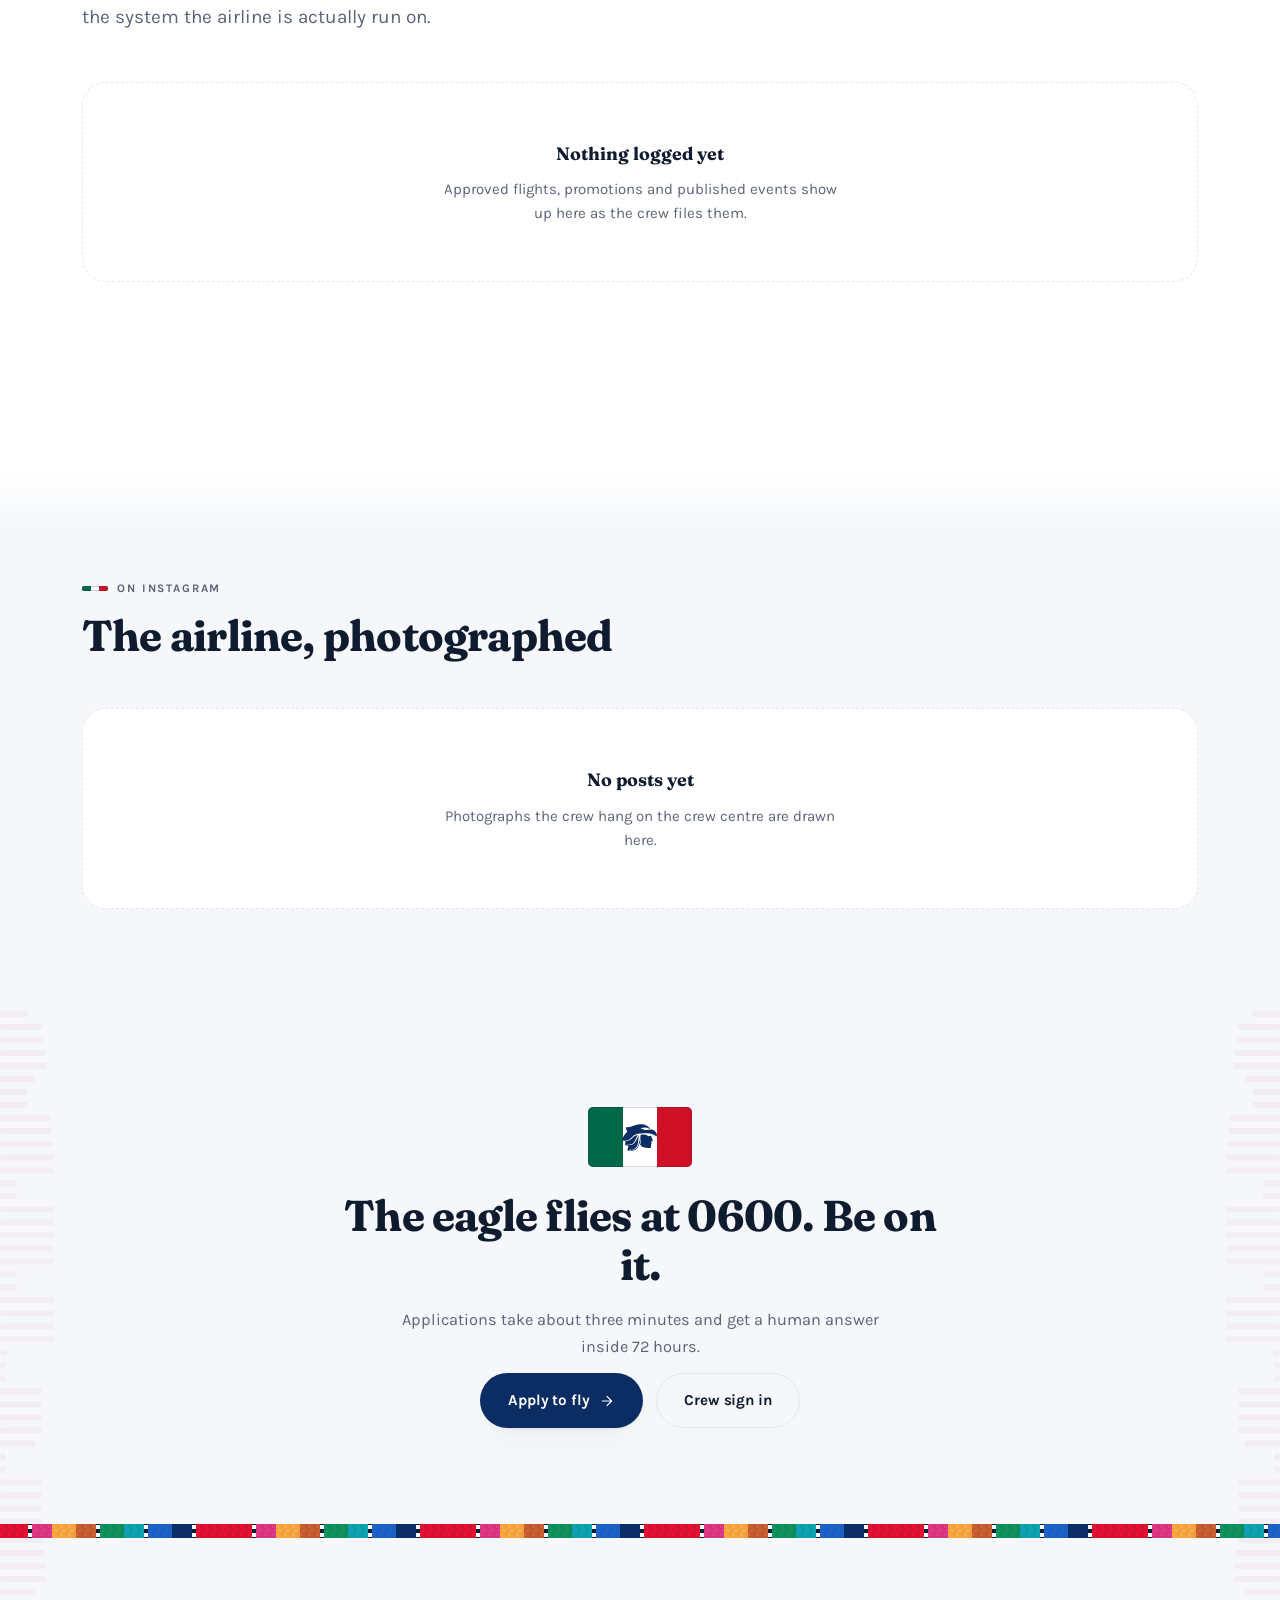
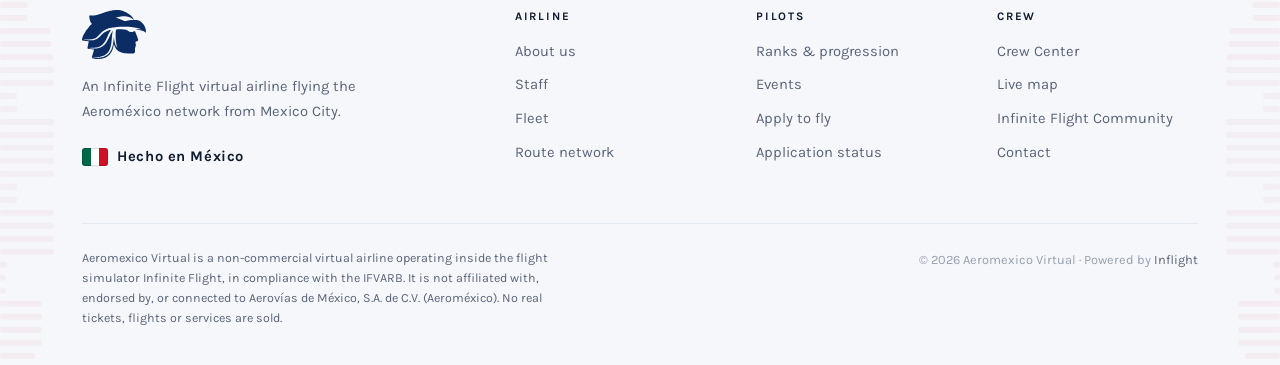
==== commit 533c7857: "Open on a video, and show a glimpse rather than the whole site TWO CHANGES, and the second one found" ====
--- a/index.html
+++ b/index.html
@@ -142,221 +142,55 @@
         </div>
     </section>
 
-    <!-- ==================== THE AIRLINE IN NUMBERS ====================
-         Moved directly under the hero. The review's finding was that the
-         opening screen said nothing about the airline's operational scale, and
-         these are the only figures on this site that state it — every one read
-         live from the crew center's own database.
-
-         Starts [hidden]. crew.js reveals it only when real figures arrive and
-         deletes any figure it could not fill, so a slow backend costs the page
-         a section rather than filling it with zeroes. -->
-    <section class="section section--ink" id="ops" hidden data-va-when="pilots">
-        <div class="wrap">
-            <div class="head" data-reveal>
-                <span class="eyebrow">The airline in numbers</span>
-                <h2 style="margin-top:.9rem">Every hour on this page was flown.</h2>
-                <p class="lede">
-                    Read live from our crew center. Hours are credited from flight reports
-                    captured automatically off each pilot's real Infinite Flight history —
-                    nothing here is self-reported, and nothing here is decoration.
-                </p>
-            </div>
-
-            <div class="ops__grid" data-reveal-group data-reveal-delay="90">
-                <div class="stat" data-va-figure>
-                    <span class="stat__num" data-va-stat="pilots" data-count="0">0</span>
-                    <span class="stat__label">Pilots on the roster</span>
-                    <span class="stat__note">Everyone currently flying for the airline.</span>
-                </div>
-                <div class="stat" data-va-figure>
-                    <span class="stat__num" data-va-stat="hours" data-count="0">0</span>
-                    <span class="stat__label">Hours logged</span>
-                    <span class="stat__note">Credited across the roster since day one.</span>
-                </div>
-                <div class="stat" data-va-figure>
-                    <span class="stat__num" data-va-stat="pireps" data-count="0">0</span>
-                    <span class="stat__label">Flight reports filed</span>
-                    <span class="stat__note">Approved sectors, each checked against our network.</span>
-                </div>
-                <div class="stat" data-va-figure>
-                    <span class="stat__num" data-va-stat="landings" data-count="0">0</span>
-                    <span class="stat__label">Landings</span>
-                    <span class="stat__note">Counted from the sim, not from the logbook.</span>
-                </div>
-            </div>
-
-            <!-- The 30-day clause is its own [data-va-figure]: if that single
-                 field is missing the sentence loses the clause and still reads. -->
-            <p class="ops__asof">
-                <i class="dot-live" aria-hidden="true"></i>
-                <span>Live from the Aeromexico Virtual crew center.</span>
-                <span data-va-figure><b class="num" data-va-stat="flights30d">0</b>
-                    sectors flown in the last 30 days.</span>
-            </p>
-        </div>
-    </section>
-
-    <!-- ==================== WHY ==================== -->
+    <!-- ==================== WHERE TO GO NEXT ====================
+         A GLIMPSE, NOT THE WHOLE THING. The VA's note was that the home page
+         showed all the information rather than a taste of it, and it did: a
+         live figures band, three "why fly with us" cards, the full interactive
+         route map, two photo essays, the live roster, the activity feed, the
+         CEO's message and an Instagram grid — every one a preview of a page
+         that already exists in the nav, stacked into a scroll nobody finishes.
+
+         Three cards replaced all of it. Each carries a real counted figure off
+         data.js and a way through to the page that holds the rest, which is
+         the whole job of a home page on a site with eight of them.
+
+         Nothing was deleted from the SITE: the map is /network, the roster and
+         the activity feed are the crew centre's and are on /network, the CEO's
+         message is /about in full, and the fleet essays are /fleet. -->
     <section class="section section--alt">
         <div class="wrap">
             <div class="head" data-reveal>
-                <span class="eyebrow">Why fly with us</span>
-                <h2>An airline, not a spreadsheet</h2>
+                <span class="eyebrow">Have a look round</span>
+                <h2>There is more of it than this</h2>
                 <p class="lede">
-                    Everything a pilot needs sits in one crew center — logbook, roster, route
-                    network and events. You fly; the paperwork files itself.
+                    The fleet, the network, and the ladder you climb through them — each one
+                    a page of its own.
                 </p>
             </div>
-            <div class="grid grid-3" data-reveal-group data-reveal-delay="90">
-                <article class="card card--hover">
-                    <div class="card__icon" data-icon="radio"></div>
-                    <h3>Flights log themselves</h3>
-                    <p>Fly under an Aeromexico callsign on the Expert Server and the crew center
-                       captures the leg, matches it to the fleet and route network, and credits the
-                       hours. No forms unless something needs fixing.</p>
-                    <div class="card__foot">
-                        <a href="/crew">See the crew center <span data-icon="arrow"></span></a>
-                    </div>
-                </article>
-                <article class="card card--hover">
-                    <div class="card__icon" data-icon="route"></div>
-                    <h3>A network worth flying</h3>
-                    <p>The real Aeroméxico map, published in five tiers — regional Connect hops on
-                       the E190, transborder sectors on the MAX, and 787 flagship runs to Europe
-                       and the Pacific.</p>
-                    <div class="card__foot">
-                        <a href="/network">View the route map <span data-icon="arrow"></span></a>
-                    </div>
-                </article>
-                <article class="card card--hover">
-                    <div class="card__icon" data-icon="award"></div>
-                    <h3>Rank that means something</h3>
-                    <p>Each rank releases more of the fleet <em>and</em> raises the longest sector
-                       you may file — three hours at Cadet, no limit at Senior Captain. Promotions
-                       come off validated hours, not vibes.</p>
-                    <div class="card__foot">
-                        <a href="/ranks">See the rank ladder <span data-icon="arrow"></span></a>
-                    </div>
-                </article>
-                <article class="card card--hover">
-                    <div class="card__icon" data-icon="calendar"></div>
-                    <h3>Events with ATC</h3>
-                    <p>At least two a month, published a fortnight ahead, run with staffed
-                       controllers, published slots and a proper briefing — not a Discord message
-                       and a hope.</p>
-                    <div class="card__foot">
-                        <a href="/events">What's on the calendar <span data-icon="arrow"></span></a>
-                    </div>
-                </article>
-                <article class="card card--hover">
-                    <div class="card__icon" data-icon="users"></div>
-                    <h3>Staffed by people who fly</h3>
-                    <p>Our staff are line pilots first, and every one of them is named on the staff
-                       page. Applications get a human answer inside 72 hours, and every decision is
-                       explained.</p>
-                    <div class="card__foot">
-                        <a href="/staff">Meet the staff <span data-icon="arrow"></span></a>
-                    </div>
-                </article>
-                <article class="card card--hover">
-                    <div class="card__icon" data-icon="shield"></div>
-                    <h3>Run to a written plan</h3>
-                    <p>How the airline is governed, what is expected of a pilot and how flights are
-                       validated are all written down, published, and reviewed every quarter. We
-                       operate in compliance with the IFVARB.</p>
-                    <div class="card__foot">
-                        <a href="/about">How the airline is run <span data-icon="arrow"></span></a>
-                    </div>
-                </article>
-            </div>
+            <div class="grid grid-3" id="glimpse" data-reveal-group data-reveal-delay="90"></div>
         </div>
     </section>
 
-    <!-- ==================== NETWORK ====================
-         One map instead of the six-row route table and the three hub cards that
-         used to sit here. The review found the home page was a scroll through
-         previews of pages that already exist; this is the network at a glance,
-         and the page it belongs to is one tap away. -->
+    <!-- ==================== NEXT EVENT ==================== -->
     <section class="section">
         <div class="wrap">
             <div class="head" data-reveal>
-                <span class="eyebrow">The network</span>
-                <h2>Out of the Valley of Mexico</h2>
-                <p class="lede" id="networkLede">
-                    One hub, three bases, and the whole thing flown on the Expert Server.
-                </p>
+                <span class="eyebrow">Next up</span>
+                <h2>The next departure</h2>
             </div>
-            <div class="map-host" id="mapHost" data-reveal="fade"></div>
-            <p class="map-hint"><span data-icon="route"></span> Drag or scroll the map sideways</p>
-            <p style="margin-top:1.6rem" data-reveal>
-                <a class="btn btn--ghost" href="/network">Every sector, by tier <span data-icon="arrow"></span></a>
+            <div id="nextEvent" data-reveal></div>
+            <p style="margin-top:2rem" data-reveal>
+                <a class="btn btn--ghost" href="/events">Full event calendar <span data-icon="arrow"></span></a>
             </p>
         </div>
     </section>
 
-    <!-- ==================== LIVE NOW ==================== -->
-    <!-- ==================== TWO-UPS ====================
-         The shape aeromexico.com is mostly built from: a photograph on one
-         side, a four-word title and one sentence on the other, alternating
-         side, one on white and one on the tint. Their component, our words and
-         our photographs — see TWO-UP in brand.css for why none of their copy
-         came with it. The images are filled from AMV_DATA.fleet by type code
-         at the foot of this file, so no URL is written here. -->
-    <section class="twoup twoup--square" data-reveal>
-        <div class="twoup__media">
-            <img data-fleet-photo="789" alt="" loading="lazy" decoding="async">
-        </div>
-        <div class="twoup__text">
-            <span class="eyebrow">The fleet</span>
-            <h2 class="twoup__title">Six types, and you unlock them</h2>
-            <p class="twoup__intro">
-                From thirty-minute Connect hops on the E190 to the 787-9 on the Europe and
-                Pacific runs. Each type is released at a rank, so the fleet opens up as you
-                fly rather than sitting there as a catalogue.
-            </p>
-            <a class="btn btn--primary" href="/fleet">See the fleet <span data-icon="arrow"></span></a>
-        </div>
-    </section>
-
-    <section class="twoup twoup--square twoup--right twoup--tint" data-reveal>
-        <div class="twoup__media">
-            <img data-fleet-photo="E90" alt="" loading="lazy" decoding="async">
-        </div>
-        <div class="twoup__text">
-            <span class="eyebrow">Where a cadet starts</span>
-            <span class="lockup lockup--lg lockup--block" role="img" aria-label="Aeromexico Virtual Connect">
-                <span class="mark" aria-hidden="true"></span>
-                <span class="lockup__type"><b>Aeromexico</b><span>Virtual Connect</span></span>
-            </span>
-            <h2 class="twoup__title">The regional operation</h2>
-            <p class="twoup__intro">
-                Every pilot starts at Cadet on the E190, in Connect livery, flying the regional
-                and feeder sectors inside a three-hour limit. It is the network a Cadet already
-                has on day one — and the rest of the fleet opens up from there.
-            </p>
-            <a class="btn btn--primary" href="/apply">Apply to fly <span data-icon="arrow"></span></a>
-        </div>
-    </section>
-
-    <section class="section section--alt">
-        <div class="wrap">
-            <div class="head" data-reveal>
-                <span class="chip chip--live"><i class="dot-live" aria-hidden="true"></i> Live now</span>
-                <h2 style="margin-top:.9rem">Who's airborne right now</h2>
-                <p class="lede">
-                    Straight from Infinite Flight's live traffic — every Aeromexico Virtual pilot
-                    currently in the air on the Expert Server.
-                </p>
-            </div>
-            <div data-live-roster data-reveal>
-                <div class="frame-host muted" style="padding:3rem;text-align:center">
-                    Loading live traffic…
-                </div>
-            </div>
-        </div>
-    </section>
-
+    <!-- These two stay. The trim took out everything that was a PREVIEW of a
+         page already in the nav — the map, the CEO's message, the photo
+         essays, the live roster. These are the opposite: the crew centre's own
+         automatic rows, and the photographs staff hang on it. Neither has a
+         page of its own anywhere on the site, so cutting them would have
+         deleted them rather than moved them, and both are already glimpses. -->
     <!-- ==================== WHAT THE AIRLINE DID ====================
          The crew center's own record of what happened — a pilot joined,
          somebody made Captain, an event went up. Written by the crew center,
@@ -386,60 +220,6 @@
         </div>
     </section>
 
-    <!-- ==================== FROM THE CEO ==================== -->
-    <section class="section">
-        <div class="wrap">
-            <div class="grid grid-2" style="gap:clamp(2rem,5vw,4rem);align-items:center"
-                 data-reveal-group data-reveal-step="90">
-                <div class="quote">
-                    <p>
-                        Most virtual airlines are a spreadsheet with a logo on it. We wanted the
-                        opposite: an operation you could actually join, fly, and get somewhere in.
-                    </p>
-                    <div class="quote__by">
-                        <span class="staff__av" aria-hidden="true" id="ceoAvatar"><b id="ceoInitials">SN</b></span>
-                        <span>
-                            <b id="ceoName">_ServerNoob</b>
-                            <span>Chief Executive Officer</span>
-                        </span>
-                        <!-- The review asked for a way through to the CEO's IFC
-                             profile from here. Hidden until the script finds one
-                             on the staff record, so it can never be a dead link
-                             to a name that has changed. -->
-                        <a class="btn btn--ghost btn--sm quote__ifc" id="ceoIfc" hidden
-                           rel="noopener" target="_blank" href="#"></a>
-                    </div>
-                </div>
-                <div>
-                    <p class="lede">
-                        Aeromexico Virtual is run by an executive team of two and five departmental
-                        directors, to a written Operations Plan that is reviewed every quarter.
-                        Everything the airline expects of you is in it, and so is everything you can
-                        expect back.
-                    </p>
-                    <p style="margin-top:1.6rem;display:flex;gap:.8rem;flex-wrap:wrap">
-                        <a class="btn btn--ghost" href="/about">About the airline <span data-icon="arrow"></span></a>
-                        <a class="btn btn--ghost" href="/staff">Meet the staff</a>
-                    </p>
-                </div>
-            </div>
-        </div>
-    </section>
-
-    <!-- ==================== NEXT EVENT ==================== -->
-    <section class="section section--alt">
-        <div class="wrap">
-            <div class="head" data-reveal>
-                <span class="eyebrow">Next up</span>
-                <h2>The next departure</h2>
-            </div>
-            <div id="nextEvent" data-reveal></div>
-            <p style="margin-top:2rem" data-reveal>
-                <a class="btn btn--ghost" href="/events">Full event calendar <span data-icon="arrow"></span></a>
-            </p>
-        </div>
-    </section>
-
     <!-- ==================== THE WALL ====================
          The Instagram posts staff chose on the crew center, hung here too.
          Same posts, same order, one place to change them.
@@ -478,15 +258,16 @@
 
 <div data-site-footer></div>
 
+<!-- world.js, map.js and live.js came off this page with the route map and the
+     live roster. world.js alone is the generated Natural Earth coastline; it is
+     the largest script on the site and the home page no longer draws anything
+     with it. They are still loaded by /network, which does. -->
 <script src="/assets/js/data.js?v=3"></script>
-<script src="/assets/js/world.js?v=3"></script>
 <script src="/assets/js/site.js?v=3"></script>
-<script src="/assets/js/map.js?v=3"></script>
 <script src="/assets/js/crew.js?v=3"></script>
 <!-- After crew.js: the hero's flight strip reads the crew centre's flight log
      through it. Home page only — nothing else on the site has a stage. -->
 <script src="/assets/js/hero.js?v=3"></script>
-<script src="/assets/js/live.js?v=3"></script>
 <script>
 (function () {
     const D = window.AMV_DATA, A = window.AMV;
@@ -499,12 +280,12 @@
     const dests = new Set(D.routes.map(r => r.to)).size;
     document.getElementById('heroFacts').innerHTML = [
         [D.hubs.length,   'Bases',          'Mexico City, Monterrey, Guadalajara, Cancún'],
-        [dests,           'Destinations',   'Across five regions'],
+        [dests,           'Destinations',   'Across five regions', 'dest'],
         [D.fleet.length,  'Aircraft types', 'Every one flyable in the sim'],
         [D.ranks.length,  'Ranks',          'Cadet to Aeroméxico Airman'],
-    ].map(([n, label, note]) => `
+    ].map(([n, label, note, hook]) => `
         <div>
-            <dt>${n}</dt>
+            <dt${hook ? ` data-count-${hook}` : ''}>${n}</dt>
             <dd><b>${esc(label)}</b><span>${esc(note)}</span></dd>
         </div>`).join('');
 
@@ -521,11 +302,9 @@
     }
 
     // ---- Skeletons -----------------------------------------------------
-    //
     // Shown ONLY where the section is already in the layout and a request is
     // actually in flight. A skeleton for something that may not exist is worse
-    // than showing nothing, because it promises. Each of these resolves to the
-    // real content or to the .empty note — never to a number.
+    // than showing nothing, because it promises.
     const skelRows = (n) => Array.from({ length: n },
         () => `<div class="skeleton__row">
                    <div class="skeleton__bar skeleton__bar--sm"></div>
@@ -537,12 +316,7 @@
         if (host) host.innerHTML = `<div class="skeleton" aria-hidden="true">${html}</div>`;
     }
 
-    // No crew centre at all means nothing is in flight, so there is nothing to
-    // wait for and no skeleton — those paths go straight to the empty note.
     if (window.AMV_CREW) {
-        // Not the next event: that band now reads the crew centre as its only
-        // source and raises its own waiting state when it asks — see the note
-        // above paintNextEvent.
         skeleton('recentList', skelRows(3));
         skeleton('wallGrid',
             `<div style="display:grid;gap:.8rem;grid-template-columns:repeat(auto-fit,minmax(9rem,1fr))">
@@ -550,119 +324,59 @@
              </div>`);
     }
 
-    // ---- The two-up photographs ----
-    //
-    // Addressed by TYPE CODE rather than by URL. A photograph swapped in
-    // data.js follows the site everywhere it is used; a URL pasted into the
-    // markup is a second copy that goes stale silently.
-    document.querySelectorAll('[data-fleet-photo]').forEach(img => {
-        const a = D.fleet.find(f => f.short === img.dataset.fleetPhoto);
-        if (!a || !a.photo || !a.photo.src) { img.closest('.twoup').hidden = true; return; }
-        img.src = a.photo.src;
-        img.width = a.photo.w || 1920;
-        img.height = a.photo.h || 886;
-        img.alt = `${a.livery || 'Aeromexico'} ${a.type}${a.photo.reg ? ' ' + a.photo.reg : ''}`;
-    });
-
-    // ---- The CEO, read off the staff list ----
-    const ceo = D.staff.find(s => s.short === 'CEO');
-    if (ceo && ceo.name) {
-        document.getElementById('ceoName').textContent = ceo.name;
-        document.getElementById('ceoInitials').textContent = A.monogram(ceo.name);
-        // The same crest plate the staff cards carry, rather than a grey disc.
-        const av = document.getElementById('ceoAvatar');
-        if (av) av.insertAdjacentHTML('afterbegin',
-            `<span class="staff__av-crest">${A.MARK}</span>`);
-        const link = document.getElementById('ceoIfc');
-        if (link && ceo.ifc) {
-            link.href = 'https://community.infiniteflight.com/u/'
-                + encodeURIComponent(ceo.ifc) + '/summary';
-            link.innerHTML = `${A.icon('external')} ${esc(ceo.name)} on the IFC`;
-            link.hidden = false;
-        }
-    }
-
-    // ---- The network, at a glance ----
-    //
-    // Painted from data.js so the section is complete on first paint, then
-    // repainted from the crew centre — which is where sectors are actually
-    // added, and therefore what the airline's network IS. The network page has
-    // worked this way for a while; the home page did not, so the two could sit
-    // one click apart quoting different sizes of the same airline.
-    const hub = D.hubs.find(h => h.role === 'Primary hub') || D.hubs[0];
-
-    // The city a destination is in, where this repo knows it. Only ever used to
-    // name an airport more readably than its ICAO — never to claim a sector.
-    const cityOf = Object.fromEntries(D.routes.filter(r => r.city).map(r => [r.to, r.city]));
-
-    function paintNetwork(rows, coords) {
-        const tiers = new Set(rows.map(r => r.tier).filter(Boolean));
-        // The shortest and longest are READ OFF the list rather than written
-        // down. The sentence used to end "an hour on the E190, fourteen to
-        // Seoul", which was true of the network in this repo and would have
-        // gone on being said about whatever network the crew centre held.
-        const byDist = rows.filter(r => r.dist > 0).sort((a, b) => a.dist - b.dist);
-        const name = (r) => cityOf[r.to] || r.to;
-        const spread = byDist.length >= 2
-            ? ` — the shortest is ${byDist[0].dist.toLocaleString()} nm to ${name(byDist[0])}, `
-              + `the longest ${byDist[byDist.length - 1].dist.toLocaleString()} nm to ${name(byDist[byDist.length - 1])}.`
-            : '.';
-
-        document.getElementById('networkLede').textContent =
-            `${rows.length} published sector${rows.length === 1 ? '' : 's'} from ${hub.city} `
-            + `and our bases, in ${tiers.size} tier${tiers.size === 1 ? '' : 's'}${spread}`;
-        if (window.AMV_MAP) {
-            window.AMV_MAP.draw(document.getElementById('mapHost'), rows,
-                                { hubs: D.hubs, airports: coords });
-        }
-    }
-
-    // NOT painted from data.js first. The map used to draw this repo's route
-    // table and then visibly redraw the crew centre's a moment later — two
-    // different networks, one after the other, on the same screen. The local
-    // table stays as a LOOKUP (cityOf, above, names an airport more readably)
-    // but it is no longer a source of sectors. Until the crew centre answers
-    // the map holds its shape; if it answers with nothing, the section says so.
+    // ---- Where to go next ----
+    //
+    // Three cards, each a real counted figure off data.js and a way through to
+    // the page that holds the rest. This is what is left of the map, the two
+    // photo essays, the "why fly with us" cards and the CEO's message that sat
+    // between the hero and the calendar: the home page shows a glimpse, the
+    // page in the nav shows the thing.
+    //
+    // Counted, not typed. A type added to the fleet or a sector opened in the
+    // crew centre changes these with nothing edited here — the same contract
+    // the hero's own figures keep.
+    const glimpse = document.getElementById('glimpse');
+    if (glimpse) {
+        glimpse.innerHTML = [
+            ['plane', D.fleet.length, 'aircraft types', '/fleet', 'The fleet',
+             'Every type the airline operates, what each one is for, and the rank that releases it.'],
+            ['route', dests, 'destinations', '/network', 'The network',
+             'One hub, three bases, and every published sector on a map you can drag.'],
+            ['award', D.ranks.length, 'ranks', '/ranks', 'The ladder',
+             'What each rank flies, the longest sector it may file, and what it gets you.'],
+        ].map(([ico, n, unit, href, title, blurb]) => `
+            <a class="card card--hover glimpse" href="${href}">
+                <div class="card__icon">${A.icon(ico)}</div>
+                <span class="glimpse__count"><b${unit === 'destinations' ? ' data-count-dest' : ''}>${n}</b> ${esc(unit)}</span>
+                <h3>${esc(title)}</h3>
+                <p>${esc(blurb)}</p>
+                <span class="glimpse__go">Have a look ${A.icon('arrow')}</span>
+            </a>`).join('');
+    }
+
+    // ---- The network is the crew centre's, here as everywhere ----
+    //
+    // The home page used to say this through the route map's lede, which
+    // counted the sectors the crew centre answered with. The map went when the
+    // page was cut back to glimpses, and for a moment the two destination
+    // figures left behind — the hero's counted band and the network card —
+    // were reading data.js and nothing else. That is the one thing this site
+    // does not do: the crew centre is where sectors are opened and closed, so
+    // a figure this page prints about the network has to come from there the
+    // moment it answers.
+    //
+    // Both figures carry [data-count-dest] and both are rewritten together,
+    // so they cannot end up disagreeing with each other on one screen.
     if (window.AMV_CREW) {
-        document.getElementById('mapHost').innerHTML =
-            '<div class="skeleton" aria-hidden="true"><div class="skeleton__block"' +
-            ' style="aspect-ratio:16/9;border-radius:var(--radius)"></div></div>';
-    } else {
-        emptyNetwork();
-    }
-
-    function emptyNetwork() {
-        document.getElementById('mapHost').innerHTML = `<div class="empty">
-            <b>The route map is not available</b>
-            <p>Sectors are published in the crew centre and drawn here. Nothing has come back
-               from it just now.</p>
-        </div>`;
-        document.getElementById('networkLede').textContent =
-            'The published network is read live from our crew centre.';
-    }
-
-    if (window.AMV_CREW) {
-        const key = r => `${r.from}-${r.to}`;
-        const local = Object.fromEntries(D.routes.map(r => [key(r), r]));
-        Promise.all([window.AMV_CREW.routes(), window.AMV_CREW.airports()])
-          .catch(() => [null, null])
-          .then(([live, pos]) => {
-            if (!live || !live.length) { emptyNetwork(); return; }
-            // Tier comes from the sector's twin in data.js, or from the plan's
-            // own Codeshare tier when the crew centre says it is one. A sector
-            // we have never seen still counts towards the total; it just has no
-            // tier of ours to be counted under.
-            const rows = live.map(r => {
-                const m = local[key(r)] || {};
-                return {
-                    from: r.from, to: r.to, ac: r.ac || m.ac || '', dist: r.dist || m.dist || 0,
-                    tier: r.codeshare ? 'Codeshare' : (m.tier || 'Network'),
-                };  // city is looked up by ICAO, so a sector we have never seen still reads
+        window.AMV_CREW.routes().then(live => {
+            if (!live || !live.length) return;      // null is "we could not ask"
+            const n = new Set(live.map(r => r.to).filter(Boolean)).size;
+            if (!n) return;
+            document.querySelectorAll('[data-count-dest]').forEach(el => {
+                el.textContent = n;
+                el.removeAttribute('data-count');    // stop the counter re-animating
             });
-            // The repo's coordinates win on a clash — those are checked — and
-            // the crew centre fills in the destinations it has that we do not.
-            paintNetwork(rows, pos ? Object.assign({}, pos, D.airports) : D.airports);
-        });
+        }).catch(() => {});
     }
 
     // ---- Next event (the soonest one still ahead of us) ----
@@ -738,13 +452,9 @@
     // nodes back so their reveals, counters and icons get wired.
     A.refresh();
 
-    // ---- The airline in numbers ----
-    // The only figures on this page that are not derived from data.js. They come
-    // from the crew center's database over the network, so they arrive after
-    // everything else and the section stays hidden until they do. Nothing to
-    // handle on failure: crew.js removes what it cannot fill, and the section is
-    // gated on `pilots`, so a dead backend simply costs us this band.
-    if (window.AMV_CREW) window.AMV_CREW.mountStats();
+    // The live operating figures went with the #ops band. crew.js still
+    // exposes stats() and nothing on the site calls it — a section away from
+    // being used again, not deleted.
 
     // ---- What the airline has been doing ----
     //
--- a/assets/brand.css
+++ b/assets/brand.css
@@ -2403,7 +2403,11 @@
     position: relative; isolation: isolate;
     display: grid; align-content: start;
     row-gap: clamp(1.6rem, 3.6vw, 2.6rem);
-    padding-block: clamp(2.5rem, 6vw, 4rem) 0;
+    /* Air under the credit. With no bottom padding the aircraft's name ran
+       straight into the counted figures below it, which reads as one block
+       rather than as the end of the hero — and puts ink hard against the next
+       section's edge, where this site's seam rule wants paper. */
+    padding-block: clamp(2.5rem, 6vw, 4rem) clamp(1.5rem, 3.5vw, 2.5rem);
     /* The page's own paper, in whichever theme is on. The `background` and
        `color` this used to state in --am-navy and #FFF are gone; stating them
        is what made light mode dark. */
@@ -2500,6 +2504,25 @@
 .hero__slide.is-on { opacity: 1; }
 .hero__slide img { width: 100%; height: 100%; object-fit: cover; object-position: 50% 50%; }
 
+/* ---- The video ------------------------------------------------------------
+   When AMV_DATA.video is filled in, hero.js puts one clip here instead of the
+   fleet rotation and flags the stage. The band takes a video ratio rather than
+   the photographs' 1920x886: 16/9 on a phone, wider on a desktop, because a
+   cabin clip is AMBIENT — it is the view out of a window, not a portrait of an
+   aeroplane, so cropping it costs nothing. That is the one place this file
+   allows a crop, and it is allowed for that reason and no other.
+
+   Black underneath, not the page's paper: the first frame of a video arrives
+   after its poster, and a light gap between the two flashes. */
+.hero__stage--video { aspect-ratio: 16 / 9; background: #000; }
+@media (min-width: 48rem) { .hero__stage--video { aspect-ratio: 21 / 9; } }
+.hero__film {
+    position: absolute; inset: 0;
+    width: 100%; height: 100%;
+    object-fit: cover; object-position: 50% 50%;
+    display: block;
+}
+
 /* ---- The credit -----------------------------------------------------------
    The aircraft naming itself, under its own photograph, with the dots that
    steer it. A caption row, set like a caption. */
@@ -2556,6 +2579,33 @@
     .hero__plate { justify-items: center; }
     .hero__plate-name { justify-content: center; }
     .hero__dots { display: none; }
+}
+
+/* ---- The glimpse cards ----------------------------------------------------
+   Three links out of the home page, each carrying a counted figure. The whole
+   card is the anchor rather than a "read more" at the foot of it: a card that
+   goes somewhere should be the thing you press, and a 3px text link inside a
+   200px box is a target designed to be missed. */
+.glimpse { display: grid; align-content: start; gap: .2rem; color: inherit; }
+.glimpse:hover h3 { color: var(--accent); }
+.glimpse__count {
+    font-family: var(--font-mono); font-size: .78rem; font-weight: 700;
+    letter-spacing: .08em; text-transform: uppercase; color: var(--faint);
+}
+.glimpse__count b {
+    font-family: var(--font-display); font-size: 1.5rem; font-weight: 800;
+    letter-spacing: -.02em; color: var(--accent); margin-right: .15rem;
+}
+.glimpse h3 { margin: .45rem 0 0; transition: color .2s var(--ease); }
+.glimpse p { margin: .5rem 0 0; }
+.glimpse__go {
+    display: inline-flex; align-items: center; gap: .4rem; margin-top: 1rem;
+    font-size: .82rem; font-weight: 700; color: var(--accent);
+}
+.glimpse__go svg { width: .9rem; height: .9rem; transition: transform .25s var(--ease); }
+.glimpse:hover .glimpse__go svg { transform: translateX(3px); }
+@media (prefers-reduced-motion: reduce) {
+    .glimpse:hover .glimpse__go svg { transform: none; }
 }
 
 /* The band under the hero carries the counted figures and the flown strip. */
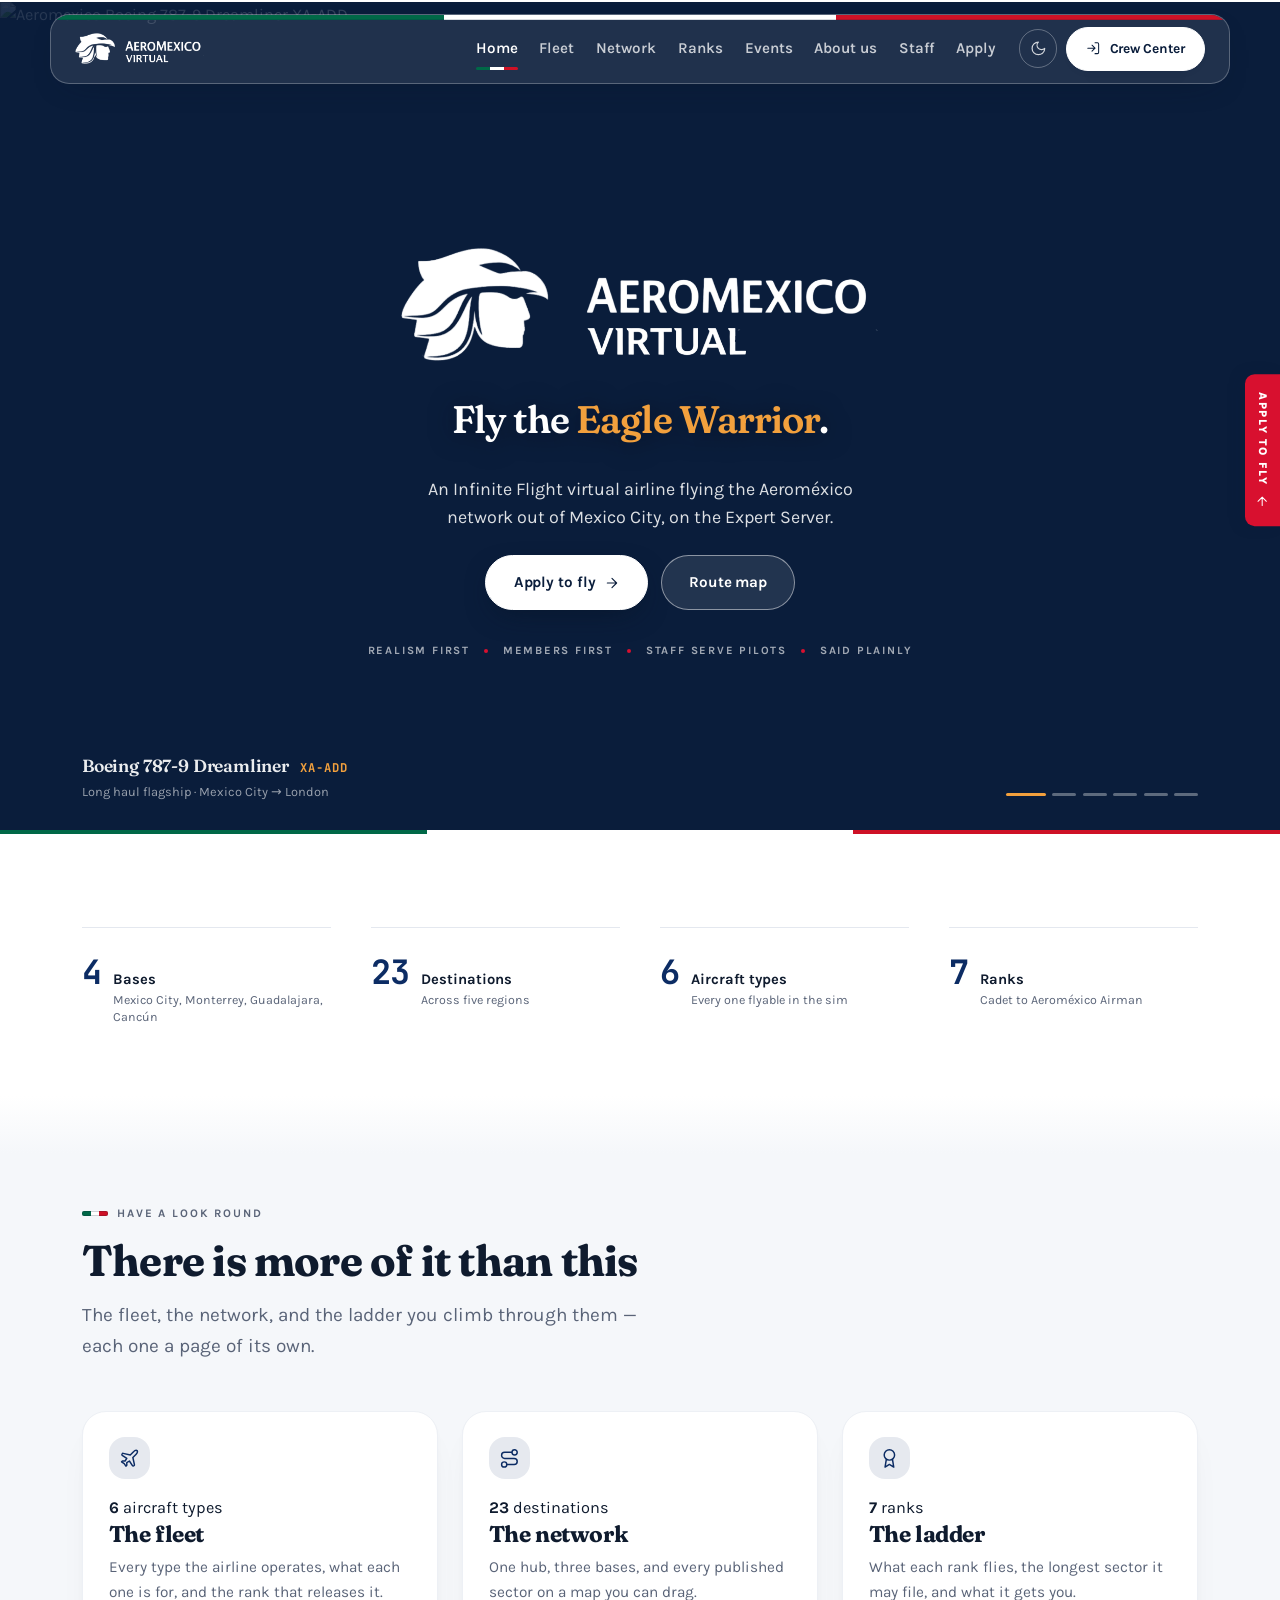
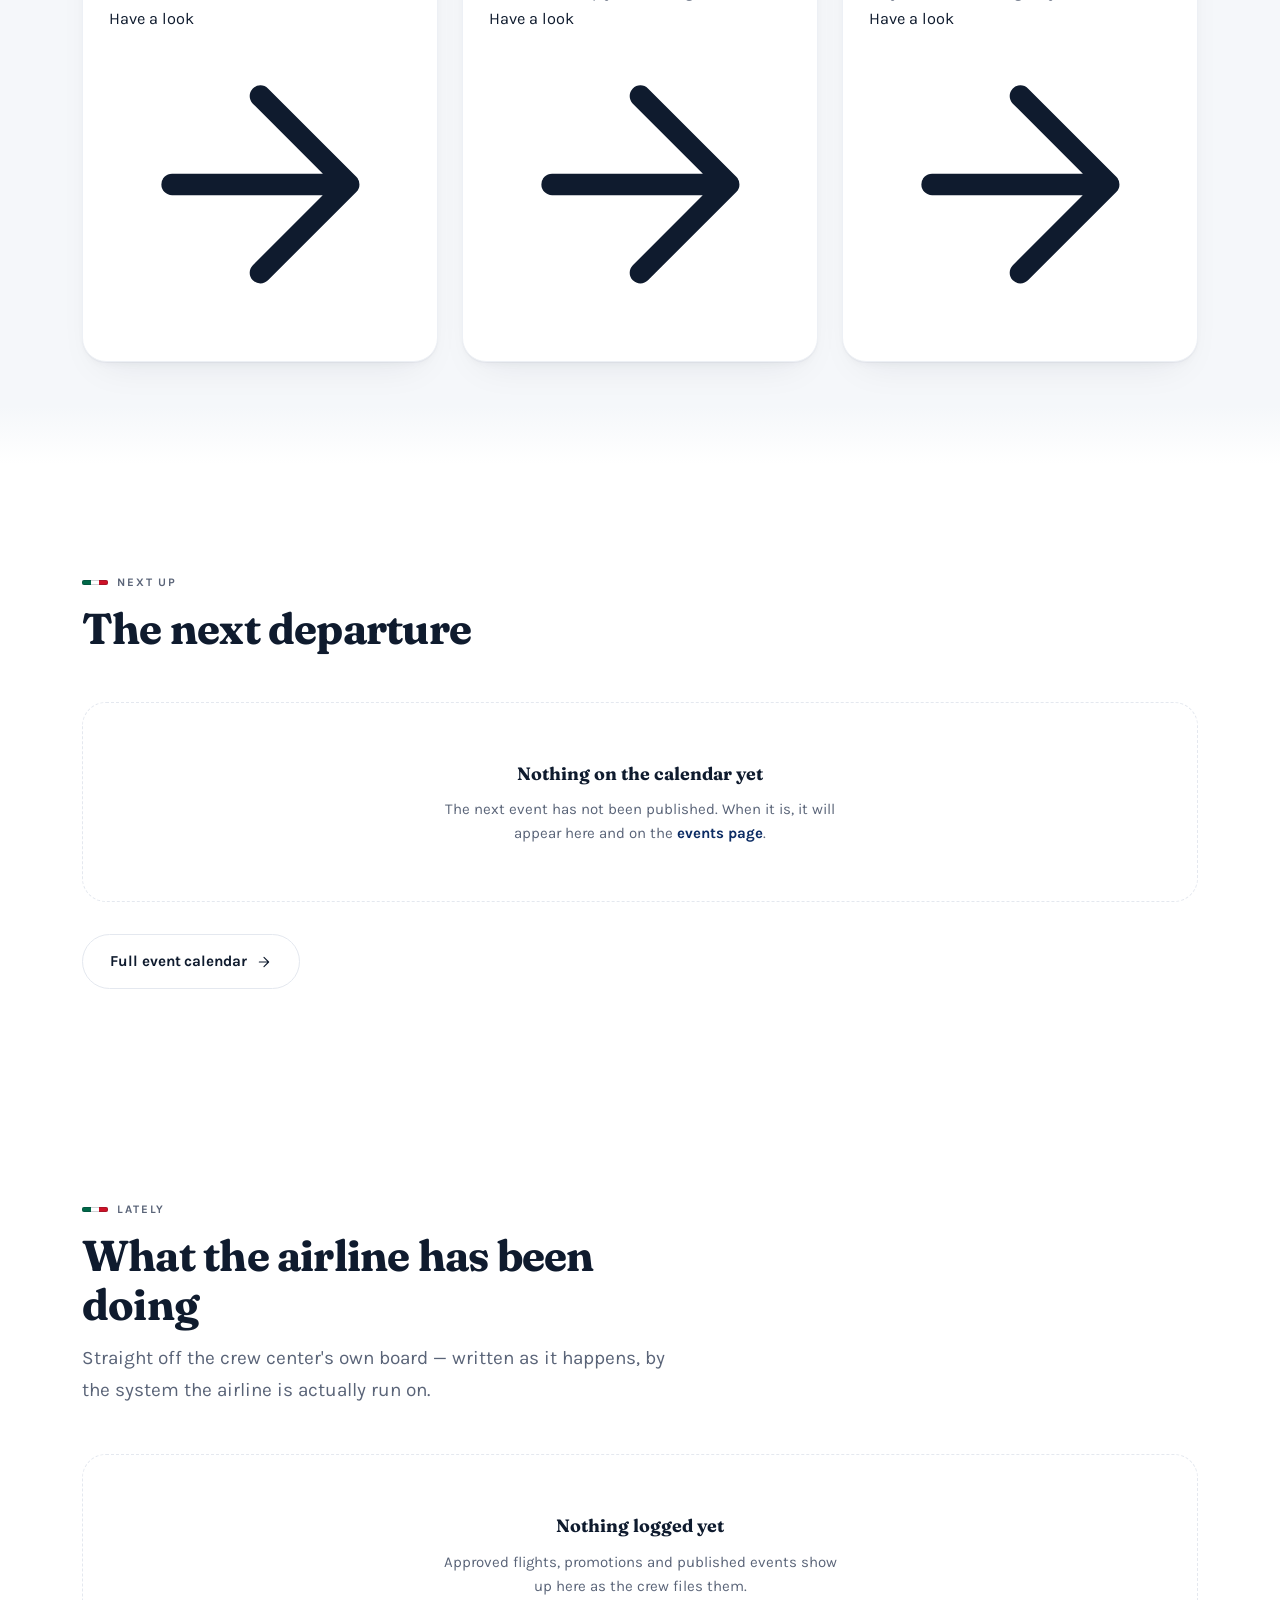
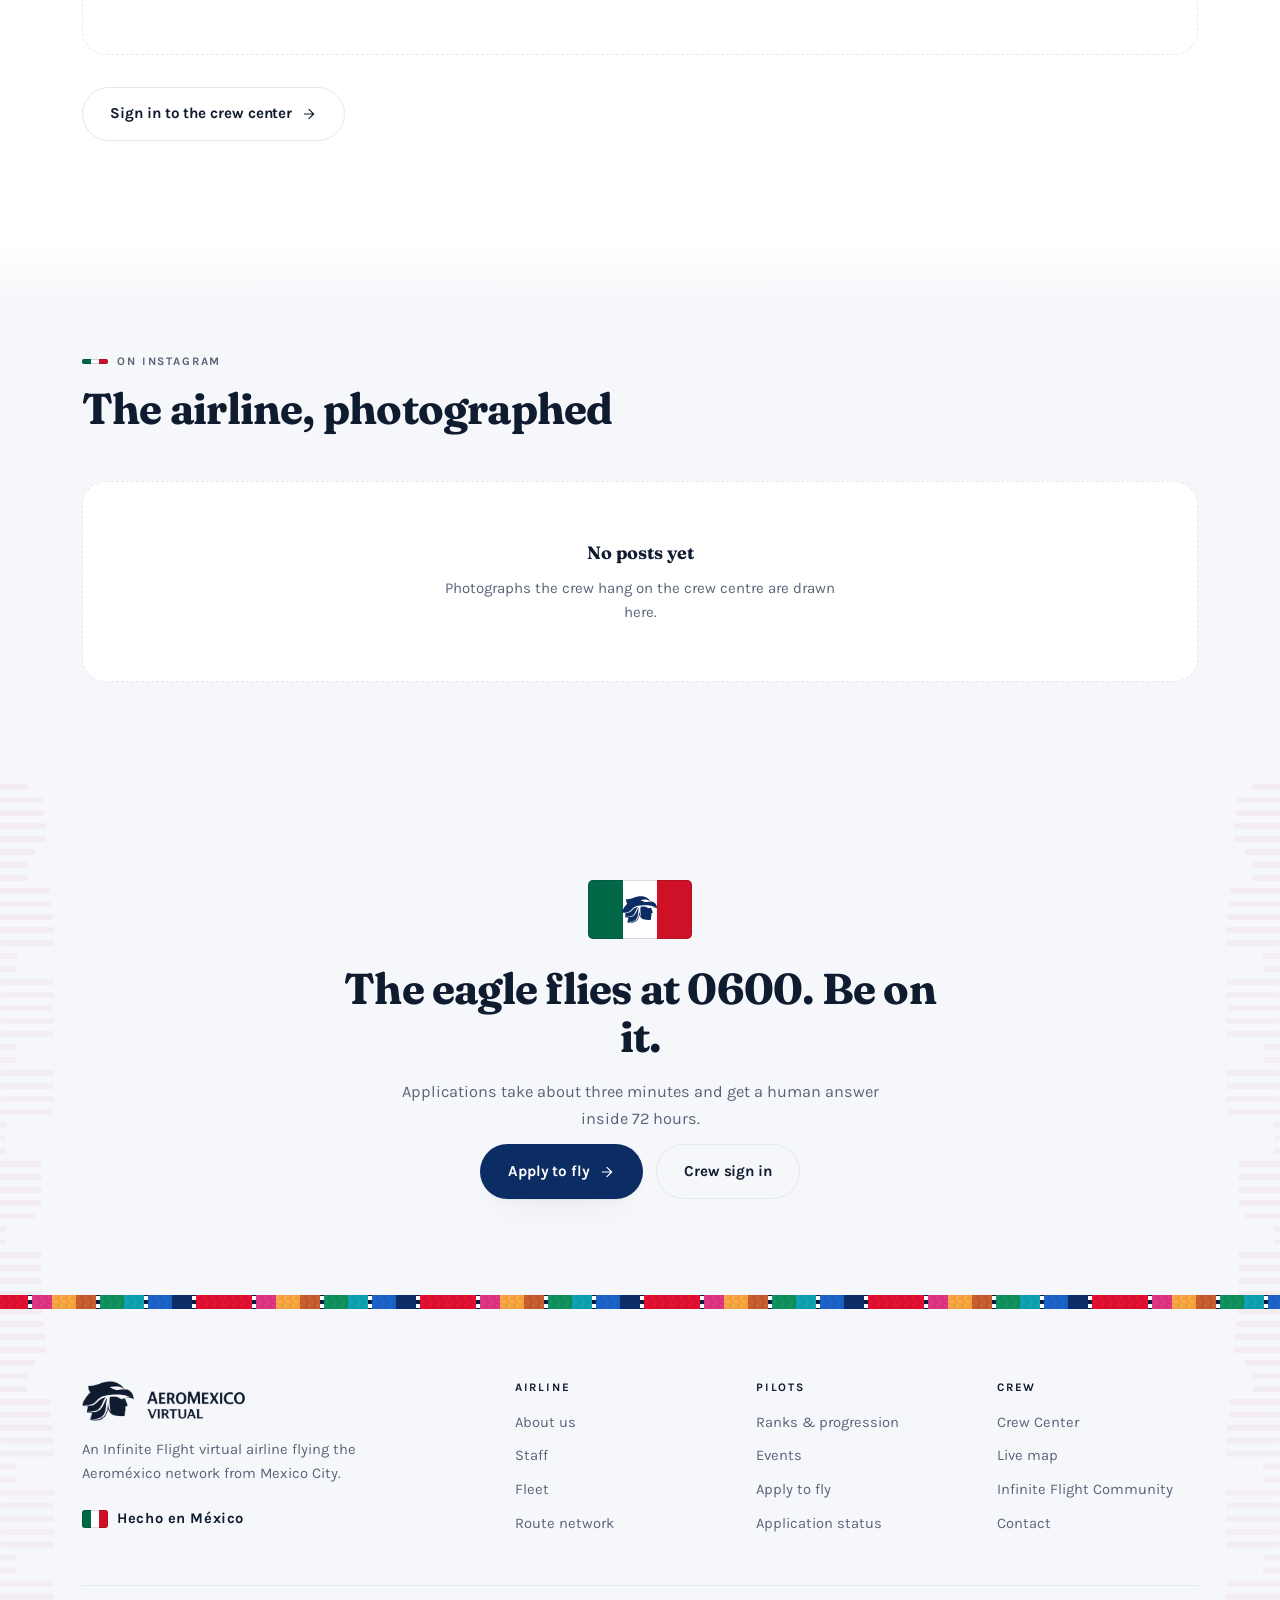
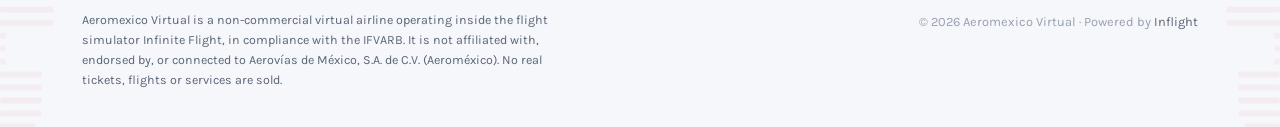
==== commit e0183269: "The photograph is the screen, and the logo arrives on it The aircraft fill the hero edge to edge and" ====
--- a/index.html
+++ b/index.html
@@ -81,15 +81,28 @@
          scripting off, and this is the headline, the sub-line and the two
          buttons on the page's paper. Nothing here renders a placeholder. -->
     <section class="hero hero--live" data-hero>
+        <!-- THE PHOTOGRAPH IS THE SCREEN. Empty in the markup on purpose: the
+             slides are the fleet photographs in data.js, so a type gained or
+             lost changes the hero with nothing typed in here. Absolute and
+             full bleed, so it runs under the floating nav as well — which is
+             why the bar goes to glass while you are on it. -->
+        <div class="hero__stage" data-hero-stage aria-hidden="true"></div>
+        <!-- Its own element, not a gradient on the stage: the stage cross-fades
+             between aircraft and the scrim has to hold still through that or
+             the type flickers every seven seconds. -->
+        <div class="hero__scrim" aria-hidden="true"></div>
+
         <div class="wrap hero__content">
-            <p class="hero__eyebrow">
-                <span class="flag" aria-hidden="true"></span> Bienvenido a bordo
-            </p>
-
-            <!-- The page's real <h1>. It was .sr-only for as long as the hero
-                 had no headline to be. -->
+            <!-- The airline's own lockup, at the size it deserves, arriving
+                 after the photograph rather than with it. Everything below it
+                 follows on the same stagger — see LIVE HERO in brand.css. -->
+            <span class="brandmark hero__logo" aria-hidden="true"></span>
+
+            <!-- The page's real <h1>. The lockup above carries the name; this
+                 carries what the airline says about itself, and a page with no
+                 heading is broken for a screen reader and invisible to a
+                 crawler however good the picture is. -->
             <h1 class="hero__title">Fly the <em>Eagle&nbsp;Warrior</em>.</h1>
-            <span class="hero__rule" aria-hidden="true"></span>
 
             <p class="hero__sub">
                 An Infinite Flight virtual airline flying the Aeroméxico network out of
@@ -97,8 +110,8 @@
             </p>
 
             <div class="hero__cta">
-                <a class="btn btn--primary" href="/apply">Apply to fly <span data-icon="arrow"></span></a>
-                <a class="btn btn--ghost" href="/network">Route map</a>
+                <a class="btn btn--light" href="/apply">Apply to fly <span data-icon="arrow"></span></a>
+                <a class="btn btn--onink" href="/network">Route map</a>
             </div>
 
             <!-- AMV_DATA.values, read out. Four things the airline holds itself
@@ -107,14 +120,8 @@
             <p class="hero__values" id="heroValues"></p>
         </div>
 
-        <!-- Empty in the markup on purpose: the slides are the fleet
-             photographs in data.js, so a type gained or lost changes the hero
-             with nothing typed in here. Full-bleed, at the photograph's own
-             aspect ratio — WHOLE at every width, which is the point. -->
-        <div class="hero__stage" data-hero-stage aria-hidden="true"></div>
-
         <!-- The credit: the aircraft naming itself, and the dots that steer it.
-             Under the photograph, where a credit goes. The dots are real
+             At the foot of the frame, where a credit goes. The dots are real
              buttons — the only way to change the aircraft from a keyboard. -->
         <div class="wrap hero__foot">
             <div class="hero__plate" data-hero-caption aria-live="polite"></div>
--- a/assets/brand.css
+++ b/assets/brand.css
@@ -943,6 +943,100 @@
        `align-items: center` on the section centres the picture against it. */
 }
 
+/* ========================= THE APPLY TAB =================================
+   A tab down the right edge that opens a drawer along the foot of the screen.
+   The one piece of furniture on this site that follows you between pages, so
+   it carries the single action the whole site is asking for and nothing else.
+
+   A DISCLOSURE, NOT A DIALOGUE. No overlay, no focus trap, nothing underneath
+   goes inert: you can ignore it and keep reading. That is the difference
+   between this and the pop-up the same shape is usually used for.
+
+   Sits under the header (z-index 60) and over the page. The drawer is pinned
+   to the bottom so it never covers the thing you are reading, which is at the
+   top of the viewport. */
+.applytab { position: fixed; inset: 0; z-index: 55; pointer-events: none; }
+.applytab > * { pointer-events: auto; }
+
+/* ---- The tab --------------------------------------------------------------
+   Vertical, on the right, in the livery red. `writing-mode` rather than a
+   rotate: the text stays selectable and the box sizes itself to the words, so
+   a longer label does not need the height recalculating by hand. */
+.applytab__tab {
+    position: absolute; right: 0; top: 50%; transform: translateY(-50%);
+    display: flex; align-items: center; gap: .55rem;
+    writing-mode: vertical-rl;
+    padding: 1.1rem .5rem;
+    border: 0; border-radius: .6rem 0 0 .6rem;
+    background: var(--am-red); color: #FFF; cursor: pointer;
+    font-family: var(--font-text); font-size: .72rem; font-weight: 800;
+    letter-spacing: .14em; text-transform: uppercase;
+    box-shadow: -4px 0 18px -8px color-mix(in srgb, var(--am-navy) 70%, transparent);
+    transition: padding-right .25s var(--ease), background .25s var(--ease);
+}
+.applytab__tab:hover { padding-right: .8rem; background: var(--am-navy); }
+.applytab__tab:focus-visible { outline: 2px solid var(--am-marigold); outline-offset: 3px; }
+/* The arrow points the way the drawer will come from: up, out of the foot. */
+.applytab__tab svg { width: .9rem; height: .9rem; transform: rotate(-90deg); }
+.applytab.is-open .applytab__tab { display: none; }
+
+/* ---- The drawer -----------------------------------------------------------
+   Full width along the foot. The tricolour along its top edge is the same
+   device the header wears, so the two read as the same airline's furniture. */
+.applytab__drawer {
+    position: absolute; left: 0; right: 0; bottom: 0;
+    background: var(--surface);
+    border-top: 1px solid var(--line);
+    box-shadow: 0 -18px 50px -24px color-mix(in srgb, var(--am-navy) 70%, transparent);
+    animation: applyUp .32s var(--ease-rise) both;
+}
+.applytab__drawer::before {
+    content: ""; position: absolute; left: 0; right: 0; top: 0; height: 4px;
+    background: linear-gradient(90deg,
+        var(--mx-green) 0 33.333%, #FFF 0 66.666%, var(--mx-red) 0);
+    box-shadow: inset 0 -1px 0 color-mix(in srgb, var(--am-navy) 16%, transparent);
+}
+@keyframes applyUp { from { transform: translateY(100%); } to { transform: none; } }
+@media (prefers-reduced-motion: reduce) {
+    .applytab__drawer { animation: none; }
+    .applytab__tab { transition: none; }
+}
+
+.applytab__inner {
+    display: flex; align-items: center; gap: clamp(1rem, 3vw, 2.5rem);
+    flex-wrap: wrap;
+    padding-block: clamp(1.1rem, 2.6vw, 1.6rem);
+}
+.applytab__say { flex: 1 1 22rem; min-width: 0; }
+.applytab__head {
+    margin: 0; font-family: var(--font-display); font-weight: 600;
+    font-size: clamp(1.15rem, 2.6vw, 1.6rem); letter-spacing: -.02em; color: var(--ink);
+}
+.applytab__sub {
+    margin: .35rem 0 0; font-size: .92rem; line-height: 1.55;
+    color: var(--muted); max-width: 52ch;
+}
+.applytab__do { display: flex; flex-wrap: wrap; gap: .7rem; align-items: center; }
+/* The close sits in the corner of the drawer rather than in the flow, so the
+   sentence and the buttons keep the width they would have had without it. */
+.applytab__close {
+    position: absolute; top: .7rem; right: .7rem;
+    width: 2.1rem; height: 2.1rem;
+}
+.applytab__close svg { width: .9rem; height: .9rem; }
+
+@media (max-width: 47.99rem) {
+    /* Low, and lower than it was. A phone's thumb lives at the bottom, and the
+       middle of the right edge is where a scrollbar and a browser's own
+       back-swipe gesture both are — but 22% put the tab across the home page's
+       CTA row once the hero went full-screen and centred its content. At 10%
+       it sits below the buttons and above the photo credit. */
+    .applytab__tab { top: auto; bottom: 10%; transform: none; }
+    .applytab__inner { padding-right: 2.6rem; }
+    .applytab__do { width: 100%; }
+    .applytab__do .btn { flex: 1 1 auto; justify-content: center; }
+}
+
 /* ============================ NAV ========================================
    THE HEADER IS AN ISLAND: a rounded bar floating with air on all four sides,
    rather than a full-width strip ruled off from the page.
@@ -1016,15 +1110,59 @@
     }
 }
 
-/* THE ISLAND NO LONGER FLOATS OVER THE HERO, and the rule that made it is
-   gone rather than tuned. It pulled the hero up by --header-h and gave it back
-   as padding, which worked while the first thing in the hero was a photograph:
-   the picture grew upward under the bar and nothing inside it moved.
-
-   The hero leads with its headline now — see LIVE HERO — so the same rule
-   would slide the eyebrow and the h1 under a floating bar. The island sits on
-   the page's own ground on every page, which is also the only arrangement
-   where its border and shadow have something to read against in light mode. */
+/* THE ISLAND FLOATS OVER THE PHOTOGRAPH. The hero is pulled up by the height
+   of the sticky block and given it back as padding, so nothing inside the hero
+   moves — only the picture grows upward, under the bar.
+
+   Scoped to a .hero--live that is the FIRST thing in main. Every other page
+   keeps the island on its own ground, where its border and shadow have a white
+   edge to read against. */
+main > .hero--live:first-child {
+    margin-top: calc(var(--header-h) * -1);
+    padding-top: calc(var(--header-h) + clamp(4rem, 9vw, 6rem));
+}
+
+/* ---- The bar, while it is ON the photograph -------------------------------
+   Glass rather than paper: barely there, so the aeroplane runs behind it, and
+   lit for a dark ground because that is what it is standing on — whatever the
+   theme is doing to the rest of the page.
+
+   EVERY COLOUR HERE IS STATED. The bar normally takes theme tokens, which is
+   right everywhere it sits on the page's own paper; over a photograph in light
+   mode those tokens are near-black text on a dark picture. Declared after the
+   .is-stuck block so it wins for as long as the hero is under the bar, and
+   dropped the moment you scroll past the hero — at which point the ordinary
+   stuck treatment takes over and the bar becomes paper again.
+
+   site.js adds .is-over-hero; the class only ever appears on the home page. */
+[data-site-nav].is-over-hero .nav {
+    background: color-mix(in srgb, #FFF 9%, transparent);
+    border-color: color-mix(in srgb, #FFF 26%, transparent);
+    box-shadow: 0 10px 34px -22px rgba(7, 20, 38, .75);
+}
+[data-site-nav].is-over-hero .nav__brand { color: #FFF; }
+[data-site-nav].is-over-hero .nav__links a { color: color-mix(in srgb, #FFF 76%, transparent); }
+[data-site-nav].is-over-hero .nav__links a:hover,
+[data-site-nav].is-over-hero .nav__links a[aria-current="page"] { color: #FFF; }
+[data-site-nav].is-over-hero .icon-btn {
+    color: color-mix(in srgb, #FFF 80%, transparent);
+    border-color: color-mix(in srgb, #FFF 30%, transparent);
+}
+[data-site-nav].is-over-hero .icon-btn:hover { color: #FFF; border-color: #FFF; }
+/* The Crew Center pill is navy, which is invisible against a night approach.
+   On the photograph it goes white. */
+[data-site-nav].is-over-hero .nav__actions .btn--primary {
+    background: #FFF; color: var(--am-navy); border-color: #FFF;
+}
+[data-site-nav].is-over-hero .nav__actions .btn--primary:hover {
+    background: var(--am-marigold); color: var(--am-navy); border-color: var(--am-marigold);
+}
+/* The open menu is a panel of its own and has to stay readable, so it keeps
+   the page's paper rather than going glass with the bar. */
+[data-site-nav].is-over-hero .nav__menu { background: var(--bg); }
+[data-site-nav].is-over-hero .nav__menu a { color: var(--ink); }
+.nav { transition: background .3s var(--ease), box-shadow .35s var(--ease),
+                   border-color .3s var(--ease), color .3s var(--ease); }
 
 /* The island supplies its own gutter, and it is tighter than the page's: the
    bar is already inset from the viewport by the host's padding, so the full
@@ -1033,10 +1171,54 @@
     display: flex; align-items: center; gap: 1.5rem; height: var(--nav-h);
     padding-inline: clamp(.9rem, 2.4vw, 1.5rem);
 }
-.nav__brand { display: flex; align-items: center; gap: .7rem; margin-right: auto; min-width: 0; }
+/* `color` is stated because the lockup inside is painted with currentColor and
+   this is an <a>, which would otherwise take a link colour. --ink is the
+   theme's own text colour, so the mark is near-black on paper and near-white
+   on navy without a second rule for the dark theme. */
+.nav__brand {
+    display: flex; align-items: center; gap: .7rem; margin-right: auto;
+    min-width: 0; color: var(--ink);
+}
 /* The Caballero Águila, painted through assets/img/mark.svg as a mask so one
    file serves every placement and both themes. The ratio is the traced
    artwork's own — re-trace and this must move with it. */
+/* ---- The lockup -----------------------------------------------------------
+   THE AIRLINE'S OWN LOGO, crest and wordmark as one piece of artwork, supplied
+   by the VA. It replaces the nav's old assembly of .mark plus two lines of
+   type, which was an approximation of this.
+
+   Painted through a MASK, exactly as .mark is: the file is white on
+   transparent, so its alpha channel is the shape and `currentColor` is the
+   ink. One file serves both themes and every placement, and there is no second
+   copy of the artwork to keep in step.
+
+   SIZED BY HEIGHT. The ratio is the cropped file's own, so setting a height is
+   enough and the width falls out of it — which is what a lockup in a bar wants,
+   since the bar is what fixes the height.
+
+   The two files are the supplied PNGs cropped to their ink and flattened to
+   white, because everything but the alpha is thrown away by the mask anyway.
+
+   On whether this may ship at all, since the Connect note below argues the
+   opposite: that note refuses to ship the real AEROMÉXICO CONNECT lockup
+   because it is Aeroméxico's own registered sub-brand wordmark. This is not
+   that. It is Aeromexico Virtual's lockup for Aeromexico Virtual's own name,
+   handed over by the VA that owns it. */
+.brandmark {
+    display: block; flex: none;
+    aspect-ratio: 938 / 225;
+    background: currentColor;
+    -webkit-mask: url('/assets/img/lockup.png') no-repeat left center / contain;
+            mask: url('/assets/img/lockup.png') no-repeat left center / contain;
+}
+/* The VA supplied a STACKED lockup too — crest over the name, in a near
+   square. It is not shipped, because nothing on the site wants that shape: the
+   two places the lockup appears are both horizontal (a bar and a footer
+   column already fighting to stay short on a phone), and the favicon has to
+   read at 16px, where a wordmark is a smudge and the crest alone is the right
+   answer. A 70 KB asset nothing references is weight for nothing. If a
+   placement for it turns up, crop it the same way and add the variant here. */
+
 .mark {
     display: block; flex: none;
     aspect-ratio: var(--mark-ratio, 2778 / 2118);
@@ -1044,21 +1226,11 @@
     -webkit-mask: url('/assets/img/mark.svg') no-repeat center / contain;
             mask: url('/assets/img/mark.svg') no-repeat center / contain;
 }
-.nav__brand .mark { width: 3rem; color: var(--am-blue); }
-:root[data-theme="dark"] .nav__brand .mark { color: var(--am-blue-300); }
-@media (prefers-color-scheme: dark) {
-    :root:not([data-theme="light"]) .nav__brand .mark { color: var(--am-blue-300); }
-}
-.nav__brand .wordmark { display: flex; flex-direction: column; line-height: 1.08; min-width: 0; }
-.nav__brand .wordmark b {
-    font-family: var(--font-display); font-weight: 800;
-    font-variation-settings: 'SOFT' 50, 'WONK' 1;
-    font-size: 1.06rem; letter-spacing: -.02em; white-space: nowrap;
-}
-.nav__brand .wordmark span {
-    font-size: .6rem; font-weight: 700; text-transform: uppercase;
-    letter-spacing: .22em; color: var(--muted);
-}
+.nav__brand .brandmark { height: clamp(1.55rem, 3.6vw, 1.95rem); }
+/* The .wordmark rules that were here are gone with the thing they styled: the
+   nav used to assemble the airline's name out of the crest plus two lines of
+   type, which was always an approximation of the lockup the VA actually owns.
+   That lockup is a file now — see .brandmark, above the NAV block. */
 /* The site map gained Home, About us and Staff in the round-2 review, so there
    are eight entries here where there were six. At a fixed 1.9rem gap that
    overran the bar between 992px (where the desktop nav appears) and about
@@ -1443,6 +1615,7 @@
 }
 .footer ul { list-style: none; padding: 0; display: grid; gap: .6rem; font-size: .92rem; }
 .footer__brand .mark { width: 4rem; margin-bottom: 1.05rem; color: var(--am-blue); }
+.footer__brand .brandmark { height: 2.5rem; margin-bottom: 1.05rem; color: var(--ink); }
 .footer__wordmark {
     font-family: var(--font-display); font-weight: 800;
     font-variation-settings: 'SOFT' 50, 'WONK' 1;
@@ -2271,6 +2444,7 @@
     .footer { padding-block: clamp(2.25rem, 6vw, 3rem) 1.5rem; }
     .footer__grid { gap: 1.9rem; }
     .footer__brand .mark { width: 3.2rem; margin-bottom: .8rem; }
+    .footer__brand .brandmark { height: 2.1rem; margin-bottom: .8rem; }
     .footer__brand p { font-size: .88rem; }
     .footer ul { gap: .5rem; font-size: .88rem; }
     .disclaimer { font-size: .72rem; }
@@ -2355,267 +2529,271 @@
 }
 
 /* ============================== LIVE HERO ================================
-   THE AIRLINE SAYS WHO IT IS, THEN SHOWS YOU THE AEROPLANE.
-
-   Six heroes have now been thrown out of this repo. The list is worth keeping,
-   because the instinct that produced each one comes back:
-
-     1. A two-column white header. Fine, and in the VA's words not memorable.
-     2. A poster — the 787-9 drawn in its special livery, ringed by folk art —
-        memorable, and a DRAWING, one click from photographs of the same
-        airframe.
-     3. Those photographs with the usual furniture on top: eyebrow, 70px
-        tagline, a paragraph of positioning copy. Thrown out for covering up
-        the subject.
-     4. The photograph as a panel in the flow with the aircraft naming itself
-        underneath and no headline at all. Read as a card dropped into the page
-        rather than as a hero.
-     5. The photograph full-bleed and full-height with the headline over it.
-        The headline was right. Two things it cost were not.
-
-   THE TWO THINGS IT COST, and they are one thing. The hero was navy in BOTH
-   themes — pick light mode and the opening screen is still dark — and the
-   photograph was cropped to its middle third on a phone, because `cover` on a
-   full-bleed stage cannot do anything else with a 1920x886 frame in a portrait
-   viewport. Both were the price of putting the words ON the picture: type over
-   a photograph needs one ground to be legible against whatever the theme is
-   doing, and a full-height stage has to crop.
-
-   Take the words off the picture and both are refunded:
-
-     * the hero takes the page's own paper and follows the theme, like every
-       other section on the site — there is no ground to hold still any more,
-       so nothing has to be dark;
-     * the stage is a band at the photograph's OWN aspect ratio, so `cover`
-       fits it exactly and NOTHING IS CROPPED at any width. That rule is back
-       where it belongs rather than exiled to /fleet.
-
-   What made the fifth hero honest is unchanged, and none of it is marketing
-   copy: the headline is the airline's own line, the sub-line is what it
-   factually is, .hero__values is AMV_DATA.values read out, and the credit
-   under the photograph is the aircraft naming ITSELF off AMV_DATA.fleet.
-
-   EVERY LAYER IS STILL OPTIONAL. No photographs in data.js, a quiet backend, a
-   failed image fetch or scripting off, and this is the headline, the sub-line
-   and the two buttons on the page's paper — a working hero. Nothing here
-   renders a skeleton or a placeholder. */
+   THE PHOTOGRAPH IS THE SCREEN, AND THE LOGO ARRIVES ON IT.
+
+   Seven heroes have been thrown out of this repo. The list is kept because the
+   instinct that produced each one comes back:
+
+     1. A two-column white header. Fine, and not memorable.
+     2. A drawn poster, one click from photographs of the same airframe.
+     3. Those photographs with a marketing tagline laid over them.
+     4. The photograph as a panel in the flow, read as a card in the page.
+     5. Full bleed and full height with the headline over it — which cost the
+        light theme and cropped the aeroplane on a phone.
+     6. Words on the page's own paper, photograph in a band beneath them:
+        nothing cropped, light in light mode, and quiet.
+
+   This is the VA's call and it takes #5's shape back deliberately, with what
+   #6 was built to fix stated plainly rather than forgotten:
+
+     * IT IS DARK IN BOTH THEMES. A photograph has no light mode, and white
+       type over one needs a single ground to be legible against whatever the
+       theme is doing. The rest of the page still follows the theme; the hero
+       is the exception, and the scrim is what makes that safe rather than a
+       gamble on which photograph loaded.
+     * THE AEROPLANE IS CROPPED, on a phone severely — `cover` on a full-bleed
+       stage cannot do anything else with a 1920x886 frame in a portrait
+       viewport. `object-position` holds the upper-middle, where these
+       airframes sit. The uncropped shots are the whole point of /fleet and
+       they are all still there, and the plate at the foot names whichever one
+       is on screen. Do not reach for `contain` to win it back: that
+       pillarboxes the airline's navy down both sides of a phone, which is how
+       hero #1 looked.
+
+   WHAT ARRIVES, and in this order. The photograph is already there. Then the
+   lockup, then the line under it, then the buttons, then the strip — one
+   stagger, half a second, and it is done. It runs ONCE on load and never
+   again, because a hero that re-animates every time you scroll back to the top
+   is a hero you learn to scroll past.
+
+   Nothing over the photograph is marketing copy. The lockup is the airline's
+   own artwork, `.hero__title` is its own line, `.hero__sub` is what it
+   factually is, `.hero__values` is AMV_DATA.values read out, and the credit at
+   the foot is the aircraft naming ITSELF off AMV_DATA.fleet.
+
+   EVERY LAYER IS OPTIONAL. No photographs in data.js, a quiet backend, a
+   failed image fetch or scripting off, and this is the airline's navy, the
+   lockup, the line and the two buttons — a working hero. Nothing renders a
+   skeleton or a placeholder. */
 .hero--live {
-    position: relative; isolation: isolate;
-    display: grid; align-content: start;
-    row-gap: clamp(1.6rem, 3.6vw, 2.6rem);
-    /* Air under the credit. With no bottom padding the aircraft's name ran
-       straight into the counted figures below it, which reads as one block
-       rather than as the end of the hero — and puts ink hard against the next
-       section's edge, where this site's seam rule wants paper. */
-    padding-block: clamp(2.5rem, 6vw, 4rem) clamp(1.5rem, 3.5vw, 2.5rem);
-    /* The page's own paper, in whichever theme is on. The `background` and
-       `color` this used to state in --am-navy and #FFF are gone; stating them
-       is what made light mode dark. */
+    position: relative; isolation: isolate; overflow: hidden;
+    display: grid; align-content: center;
+    /* The bar floats ON the photograph rather than above it, so the hero is
+       pulled up under the sticky block and given the height back as padding.
+       See `main > .hero--live:first-child` in the NAV block. */
+    min-height: clamp(34rem, 100svh, 52rem);
+    padding-block: clamp(4rem, 9vw, 6rem) clamp(5.5rem, 11vw, 7.5rem);
+    background: var(--am-navy); color: #FFF;
+}
+
+/* ---- The stage ------------------------------------------------------------
+   Behind everything, edge to edge, under the nav as well. */
+.hero__stage { position: absolute; inset: 0; z-index: -2; }
+.hero__slide { position: absolute; inset: 0; opacity: 0; transition: opacity 1.1s var(--ease); }
+.hero__slide.is-on { opacity: 1; }
+.hero__slide img {
+    width: 100%; height: 100%;
+    object-fit: cover;
+    /* Above centre: these are aeroplanes on approach and on stand, and the
+       bottom of the frame is apron and runway. Holding the upper-middle keeps
+       the airframe in shot at every ratio the crop has to cover. */
+    object-position: 50% 42%;
+}
+
+/* ---- The scrim ------------------------------------------------------------
+   Three layers, each doing one job. A wash over the whole frame so no
+   photograph is bright enough to lose white type. A head dark enough to carry
+   the nav where it overlaps a pale sky. A foot that goes nearly solid, taking
+   the credit and handing the section over to the page below. */
+.hero__scrim {
+    position: absolute; inset: 0; z-index: -1; pointer-events: none;
+    background:
+        linear-gradient(180deg,
+            color-mix(in srgb, var(--am-navy) 78%, transparent) 0,
+            color-mix(in srgb, var(--am-navy) 26%, transparent) 30%,
+            color-mix(in srgb, var(--am-navy) 34%, transparent) 55%,
+            color-mix(in srgb, var(--am-navy) 90%, transparent) 90%,
+            var(--am-navy) 100%),
+        linear-gradient(90deg,
+            color-mix(in srgb, var(--am-navy) 55%, transparent) 0,
+            color-mix(in srgb, var(--am-navy) 10%, transparent) 55%,
+            color-mix(in srgb, var(--am-navy) 35%, transparent) 100%);
+}
+/* The tricolour closes the frame on the airline's own flag rather than on a
+   gradient — the same device the nav island wears along its top edge. */
+.hero--live::after {
+    content: ""; position: absolute; left: 0; right: 0; bottom: 0; height: 4px;
+    background: linear-gradient(90deg,
+        var(--mx-green) 0 33.333%, #FFF 0 66.666%, var(--mx-red) 0);
+    z-index: 1;
 }
 
 /* ---- What it says ---------------------------------------------------------
-   Centred. On the fifth hero this sat left, because the aeroplane was directly
-   behind it and type down the middle landed on the airframe. There is nothing
-   behind it now, and a centred column over a full-bleed photograph is the
-   arrangement the references all use. */
+   Centred, over a centred photograph. */
 .hero__content {
+    position: relative; z-index: 1;
     display: grid; justify-items: center; text-align: center;
-    gap: clamp(.85rem, 1.8vw, 1.15rem);
+    gap: clamp(.9rem, 2vw, 1.3rem);
     max-width: 48rem; margin-inline: auto;
 }
-.hero__eyebrow {
-    display: flex; align-items: center; gap: .6rem; margin: 0;
-    font-size: clamp(.68rem, 1.4vw, .76rem); font-weight: 700;
-    letter-spacing: .2em; text-transform: uppercase; color: var(--faint);
-}
-.hero__eyebrow .flag { width: 1.4rem; height: .95rem; border-radius: 2px; }
+
+/* THE LOGO, at the size it deserves. Capped in rem as well as vw so a very
+   wide screen does not turn it into a banner: past about 1100px the lockup
+   stops growing and the photograph takes the extra room instead. */
+.hero__logo {
+    width: min(82vw, 30rem);
+    color: #FFF;
+    filter: drop-shadow(0 4px 28px rgba(7, 20, 38, .55));
+}
 
 .hero__title {
     margin: 0;
     font-family: var(--font-display); font-weight: 600;
     font-variation-settings: 'SOFT' 60, 'WONK' 1;
-    font-size: clamp(2.6rem, 8vw, 5rem);
-    line-height: .98; letter-spacing: -.035em;
-    color: var(--ink); text-wrap: balance;
-}
-/* The half of the line that is the airline's own name for itself. The livery
-   red is the colour this site marks things out in on paper; on the dark
-   theme's navy it is the low-contrast pair marigold exists to replace, so the
-   two swap. Same dance as .hero__plate .mono, below. */
-.hero__title em { font-style: normal; color: var(--am-red); }
-
-.hero__rule {
-    display: block; width: 5.5rem; height: 4px; border-radius: 2px;
-    background: linear-gradient(90deg, var(--am-red), var(--am-marigold));
-}
+    font-size: clamp(1.5rem, 4.2vw, 2.4rem);
+    line-height: 1.05; letter-spacing: -.025em;
+    color: #FFF; text-wrap: balance;
+    text-shadow: 0 2px 24px rgba(7, 20, 38, .5);
+}
+.hero__title em { font-style: normal; color: var(--am-marigold); }
 
 .hero__sub {
-    margin: 0; max-width: 46ch;
-    font-size: clamp(1rem, 1.9vw, 1.2rem); line-height: 1.6;
-    color: var(--muted); text-wrap: pretty;
+    margin: 0; max-width: 44ch;
+    font-size: clamp(.98rem, 1.8vw, 1.12rem); line-height: 1.6;
+    color: color-mix(in srgb, #FFF 86%, transparent);
+    text-wrap: pretty;
 }
 
 .hero__cta {
     display: flex; flex-wrap: wrap; gap: .8rem; justify-content: center;
-    margin-top: clamp(.4rem, 1.2vw, .8rem);
-}
-/* The buttons are the site's own again. The fifth hero had to restate them
-   because it was navy in both themes and no theme token was safe on it; on
-   the page's paper .btn--primary and .btn--ghost are already right, and the
-   overrides that were here would now be painting white on white. */
+    margin-top: clamp(.3rem, 1vw, .7rem);
+}
+/* Stated here, not inherited. Every other button on the site takes its colours
+   from the theme, which is right everywhere the ground follows the theme — and
+   wrong in the one section that is navy in BOTH. Scoped to .hero--live because
+   `.hero__cta` is not the hero's alone: the closing CTA band on seven other
+   pages reuses the class, and .band is PALE, so a white-on-navy pair applied
+   to the bare class paints a white button on a pale band. */
+.hero--live .hero__cta .btn--light {
+    background: #FFF; color: var(--am-navy); border-color: #FFF;
+    box-shadow: 0 10px 30px -12px rgba(7, 20, 38, .8);
+}
+.hero--live .hero__cta .btn--light:hover {
+    background: var(--am-marigold); color: var(--am-navy); border-color: var(--am-marigold);
+}
+.hero--live .hero__cta .btn--onink {
+    background: color-mix(in srgb, #FFF 10%, transparent); color: #FFF;
+    border-color: color-mix(in srgb, #FFF 48%, transparent);
+    backdrop-filter: blur(6px); -webkit-backdrop-filter: blur(6px);
+}
+.hero--live .hero__cta .btn--onink:hover {
+    background: color-mix(in srgb, #FFF 20%, transparent); border-color: #FFF; color: #FFF;
+}
+.hero--live .hero__cta .btn:focus-visible { outline: 2px solid var(--am-marigold); outline-offset: 3px; }
 
 .hero__values {
     display: flex; flex-wrap: wrap; align-items: center; justify-content: center;
-    gap: .35rem 1rem; margin: clamp(.5rem, 1.4vw, 1rem) 0 0;
-    font-size: clamp(.64rem, 1.3vw, .72rem); font-weight: 700;
-    letter-spacing: .16em; text-transform: uppercase; color: var(--faint);
+    gap: .35rem .9rem; margin: clamp(.3rem, 1vw, .7rem) 0 0;
+    font-size: clamp(.62rem, 1.2vw, .7rem); font-weight: 700;
+    letter-spacing: .16em; text-transform: uppercase;
+    color: color-mix(in srgb, #FFF 62%, transparent);
 }
 .hero__values span { display: inline-flex; align-items: center; }
 .hero__values span + span::before {
     content: ""; width: 4px; height: 4px; border-radius: 50%;
-    background: var(--am-red); margin-right: 1rem; flex: none;
-}
-
-/* ---- The stage ------------------------------------------------------------
-   NOTHING IS CROPPED. The box is given the photograph's OWN aspect ratio, so
-   `cover` fits it exactly — there is neither a crop nor a letterbox to manage,
-   at any width, on any screen. This is the rule the site held before the
-   full-height hero broke it, and it is the VA's second note: the aeroplane has
-   to fit on a phone.
-
-   Full-bleed. It breaks out of .wrap rather than sitting inside the page's
-   gutter, because a picture inset by 16px either side is a card, and a card is
-   what the fourth hero was thrown out for being. */
-.hero__stage {
-    position: relative;
-    width: 100vw; max-width: 100%;
-    margin-inline: calc(50% - 50vw);
-    aspect-ratio: 1920 / 886;
-    overflow: hidden;
-    /* Shows while an off-site photograph is still in flight, so the band holds
-       its shape rather than flashing the page white. */
-    background: linear-gradient(180deg,
-        color-mix(in srgb, var(--am-blue) 8%, transparent), transparent 70%);
-}
-.hero__slide {
-    position: absolute; inset: 0; opacity: 0;
-    transition: opacity 1.1s var(--ease);
-}
-.hero__slide.is-on { opacity: 1; }
-.hero__slide img { width: 100%; height: 100%; object-fit: cover; object-position: 50% 50%; }
-
-/* ---- The video ------------------------------------------------------------
-   When AMV_DATA.video is filled in, hero.js puts one clip here instead of the
-   fleet rotation and flags the stage. The band takes a video ratio rather than
-   the photographs' 1920x886: 16/9 on a phone, wider on a desktop, because a
-   cabin clip is AMBIENT — it is the view out of a window, not a portrait of an
-   aeroplane, so cropping it costs nothing. That is the one place this file
-   allows a crop, and it is allowed for that reason and no other.
-
-   Black underneath, not the page's paper: the first frame of a video arrives
-   after its poster, and a light gap between the two flashes. */
-.hero__stage--video { aspect-ratio: 16 / 9; background: #000; }
-@media (min-width: 48rem) { .hero__stage--video { aspect-ratio: 21 / 9; } }
-.hero__film {
-    position: absolute; inset: 0;
-    width: 100%; height: 100%;
-    object-fit: cover; object-position: 50% 50%;
-    display: block;
-}
+    background: var(--am-red); margin-right: .9rem; flex: none;
+}
+
+/* ---- The arrival ----------------------------------------------------------
+   One stagger, once, on load. Not [data-reveal]: that is scroll-driven and
+   re-arms, and this should happen exactly once, the moment the page opens.
+   `both` holds the from-state before the delay elapses, so nothing flashes at
+   full opacity and then starts. */
+@keyframes heroIn {
+    from { opacity: 0; transform: translateY(14px); }
+    to   { opacity: 1; transform: none; }
+}
+.hero__content > * { animation: heroIn .72s var(--ease-rise) both; }
+.hero__logo            { animation-duration: .9s; animation-delay: .1s; }
+.hero__title           { animation-delay: .34s; }
+.hero__sub             { animation-delay: .46s; }
+.hero__cta             { animation-delay: .56s; }
+.hero__values          { animation-delay: .66s; }
+/* The foot gets its OWN keyframes, and this is not tidiness. It is centred
+   with `left: 50%; transform: translateX(-50%)`, and heroIn ends on
+   `transform: none` — which with fill-mode `both` persists and wipes the
+   centring, throwing the credit half a screen to the right. Any animated
+   element that carries a transform of its own has to carry it through the
+   keyframes too. */
+@keyframes heroFootIn {
+    from { opacity: 0; transform: translateX(-50%) translateY(14px); }
+    to   { opacity: 1; transform: translateX(-50%); }
+}
+.hero__foot            { animation: heroFootIn .7s var(--ease-rise) .8s both; }
 
 /* ---- The credit -----------------------------------------------------------
-   The aircraft naming itself, under its own photograph, with the dots that
-   steer it. A caption row, set like a caption. */
+   The aircraft naming itself, at the foot of the frame with the dots that
+   steer it. A photo credit, set like one. */
 .hero__foot {
-    display: flex; align-items: flex-start; justify-content: space-between;
-    gap: .8rem 1.5rem; flex-wrap: wrap;
-    margin-top: clamp(.9rem, 2vw, 1.2rem);
+    position: absolute; left: 50%; transform: translateX(-50%);
+    bottom: clamp(1.2rem, 2.8vw, 2rem); z-index: 1;
+    display: flex; align-items: flex-end; justify-content: space-between;
+    gap: 1rem 1.5rem; flex-wrap: wrap;
 }
 .hero__plate { display: grid; gap: .15rem; margin: 0; min-width: 0; }
 .hero__plate:empty { display: none; }
 .hero__plate-name { display: flex; flex-wrap: wrap; align-items: baseline; gap: .1rem .7rem; }
 .hero__plate b {
     font-family: var(--font-display); font-weight: 600; letter-spacing: -.01em;
-    font-size: clamp(.95rem, 1.9vw, 1.15rem); line-height: 1.2; color: var(--ink);
+    font-size: clamp(.9rem, 1.8vw, 1.1rem); line-height: 1.2;
+    color: color-mix(in srgb, #FFF 92%, transparent);
 }
 .hero__plate .mono {
-    font-size: clamp(.7rem, 1.3vw, .78rem); font-weight: 700; letter-spacing: .08em;
-    color: var(--am-red);
-}
-.hero__plate-sub { font-size: clamp(.72rem, 1.4vw, .82rem); color: var(--muted); }
-
-/* On navy, the livery red is the low-contrast pair marigold was picked to
-   replace. Both the title's accent and the registration swap. */
-:root[data-theme="dark"] .hero__title em,
-:root[data-theme="dark"] .hero__plate .mono,
-:root[data-theme="dark"] .hero__leg-route i { color: var(--am-marigold); }
-:root[data-theme="dark"] .hero__dot.is-on { background: var(--am-marigold); }
-@media (prefers-color-scheme: dark) {
-    :root:not([data-theme="light"]) .hero__title em,
-    :root:not([data-theme="light"]) .hero__plate .mono,
-    :root:not([data-theme="light"]) .hero__leg-route i { color: var(--am-marigold); }
-    :root:not([data-theme="light"]) .hero__dot.is-on { background: var(--am-marigold); }
+    font-size: clamp(.68rem, 1.3vw, .76rem); font-weight: 700; letter-spacing: .08em;
+    color: var(--am-marigold);
+}
+.hero__plate-sub {
+    font-size: clamp(.7rem, 1.35vw, .8rem);
+    color: color-mix(in srgb, #FFF 58%, transparent);
 }
 
 /* ---- Steering the stage --------------------------------------------------
-   Buttons with real labels rather than decorated spans: this is the only way
-   to change the aircraft from a keyboard. */
-.hero__dots { display: flex; gap: .4rem; flex: none; padding-top: .45rem; }
+   Buttons with real labels rather than decorated spans: the only way to change
+   the aircraft from a keyboard. */
+.hero__dots { display: flex; gap: .4rem; flex: none; padding-bottom: .35rem; }
 .hero__dot {
     width: 1.5rem; height: 3px; padding: 0; border: 0; border-radius: 999px;
-    background: var(--line); cursor: pointer;
+    background: color-mix(in srgb, #FFF 34%, transparent); cursor: pointer;
     transition: background .3s var(--ease), width .3s var(--ease);
 }
-.hero__dot:hover { background: var(--faint); }
-.hero__dot.is-on { background: var(--am-red); width: 2.5rem; }
-.hero__dot:focus-visible { outline: 2px solid var(--accent); outline-offset: 4px; }
+.hero__dot:hover { background: color-mix(in srgb, #FFF 62%, transparent); }
+.hero__dot.is-on { background: var(--am-marigold); width: 2.5rem; }
+.hero__dot:focus-visible { outline: 2px solid var(--am-marigold); outline-offset: 4px; }
 
 /* ---- Phones ---------------------------------------------------------------
-   The dots come off: four controls 3px tall under a photograph on a touch
+   The dots come off: four controls 3px tall over a photograph on a touch
    screen are a target nobody can hit and a row nobody reads. The stage still
-   advances on its own and is still steerable on any larger screen. */
+   advances on its own and is steerable on any larger screen. */
 @media (max-width: 47.99rem) {
+    .hero--live { padding-bottom: clamp(5rem, 18vw, 7rem); }
     .hero__foot { justify-content: center; text-align: center; }
     .hero__plate { justify-items: center; }
     .hero__plate-name { justify-content: center; }
     .hero__dots { display: none; }
 }
 
-/* ---- The glimpse cards ----------------------------------------------------
-   Three links out of the home page, each carrying a counted figure. The whole
-   card is the anchor rather than a "read more" at the foot of it: a card that
-   goes somewhere should be the thing you press, and a 3px text link inside a
-   200px box is a target designed to be missed. */
-.glimpse { display: grid; align-content: start; gap: .2rem; color: inherit; }
-.glimpse:hover h3 { color: var(--accent); }
-.glimpse__count {
-    font-family: var(--font-mono); font-size: .78rem; font-weight: 700;
-    letter-spacing: .08em; text-transform: uppercase; color: var(--faint);
-}
-.glimpse__count b {
-    font-family: var(--font-display); font-size: 1.5rem; font-weight: 800;
-    letter-spacing: -.02em; color: var(--accent); margin-right: .15rem;
-}
-.glimpse h3 { margin: .45rem 0 0; transition: color .2s var(--ease); }
-.glimpse p { margin: .5rem 0 0; }
-.glimpse__go {
-    display: inline-flex; align-items: center; gap: .4rem; margin-top: 1rem;
-    font-size: .82rem; font-weight: 700; color: var(--accent);
-}
-.glimpse__go svg { width: .9rem; height: .9rem; transition: transform .25s var(--ease); }
-.glimpse:hover .glimpse__go svg { transform: translateX(3px); }
-@media (prefers-reduced-motion: reduce) {
-    .glimpse:hover .glimpse__go svg { transform: none; }
-}
-
 /* The band under the hero carries the counted figures and the flown strip. */
 .hero-under { padding-top: clamp(1.8rem, 4vw, 2.8rem); }
 .hero-under .hero__log { margin-top: clamp(1.6rem, 3.5vw, 2.4rem); }
 
 /* Asked for less motion: the stage never advances on its own — hero.js stops
-   the timer — and the cross-fade comes off here. The dots still work. */
+   the timer — the cross-fade comes off, and the arrival does not run at all.
+   An entrance is the first thing somebody who asked for stillness should not
+   be given. */
 @media (prefers-reduced-motion: reduce) {
     .hero__slide { transition: none; }
+    .hero__content > *,
+    .hero__foot { animation: none; }
 }
 
 /* ---- Who has been flying it ----------------------------------------------
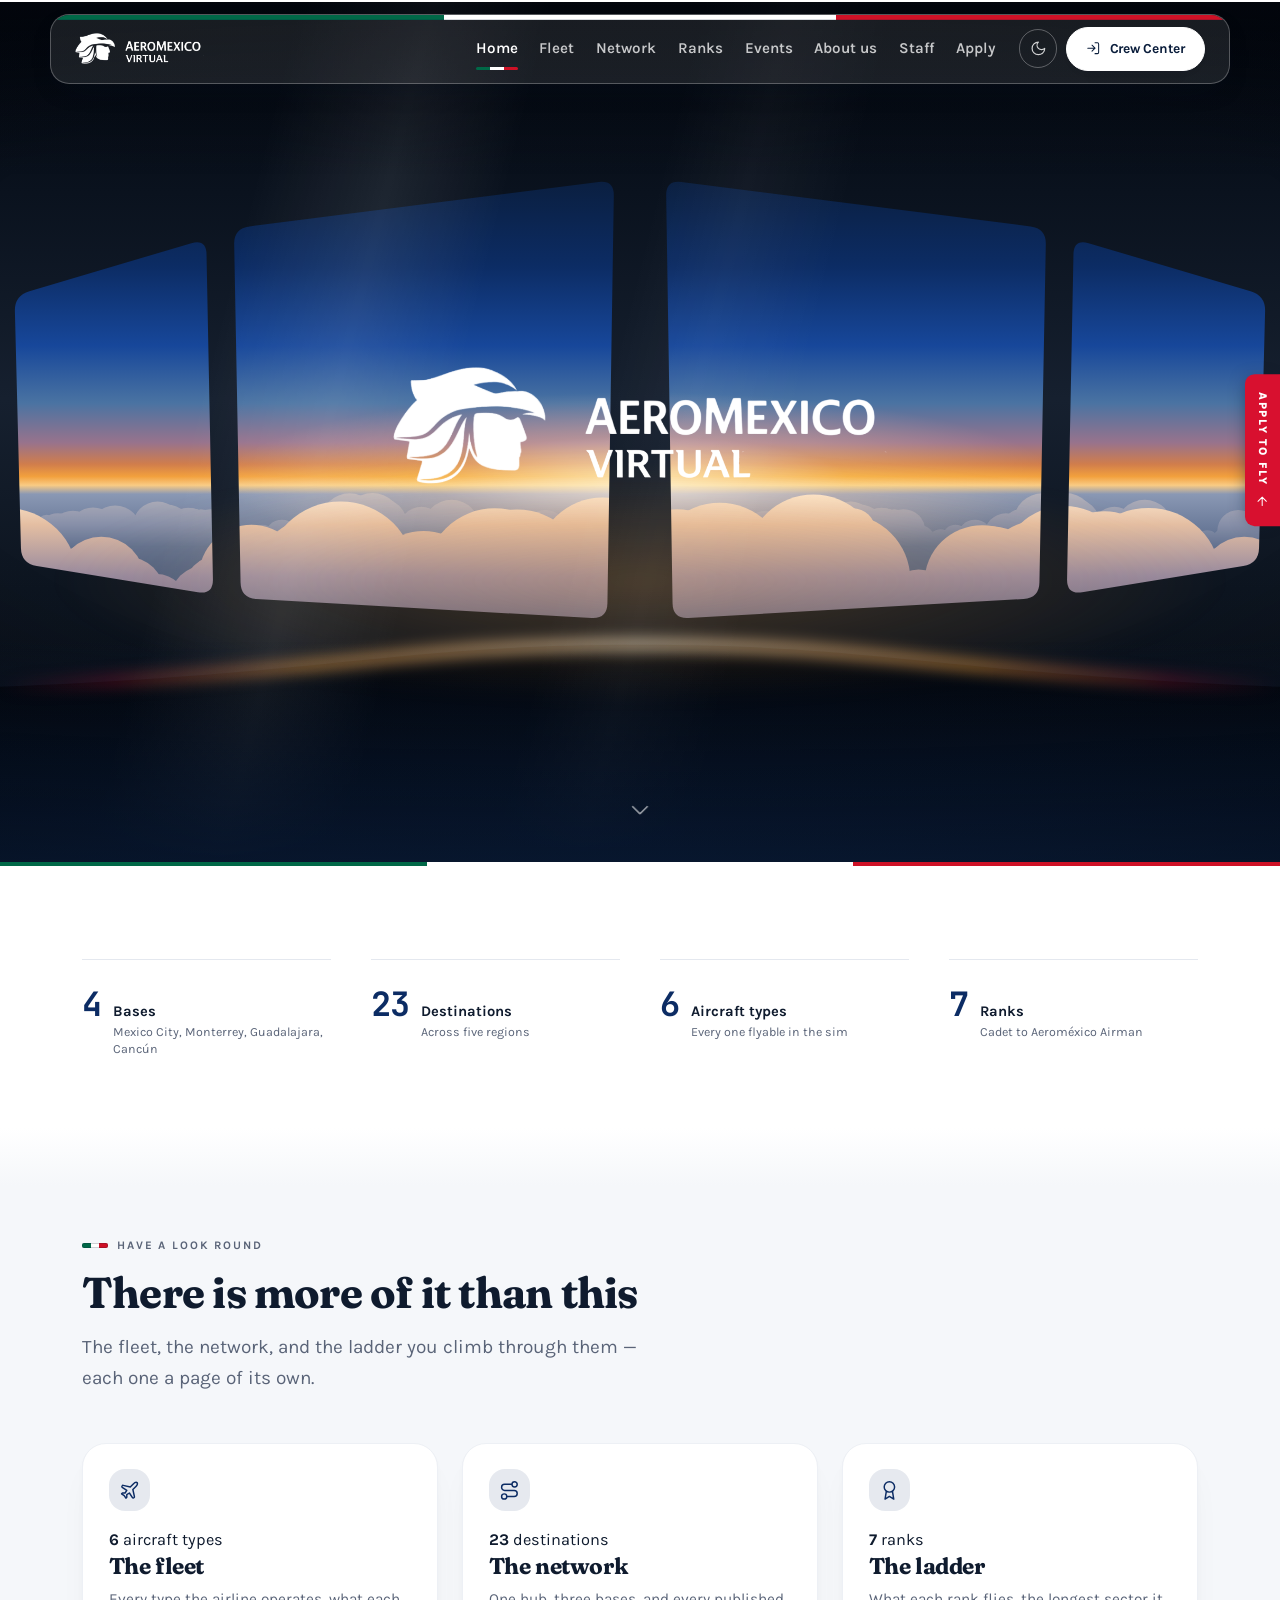
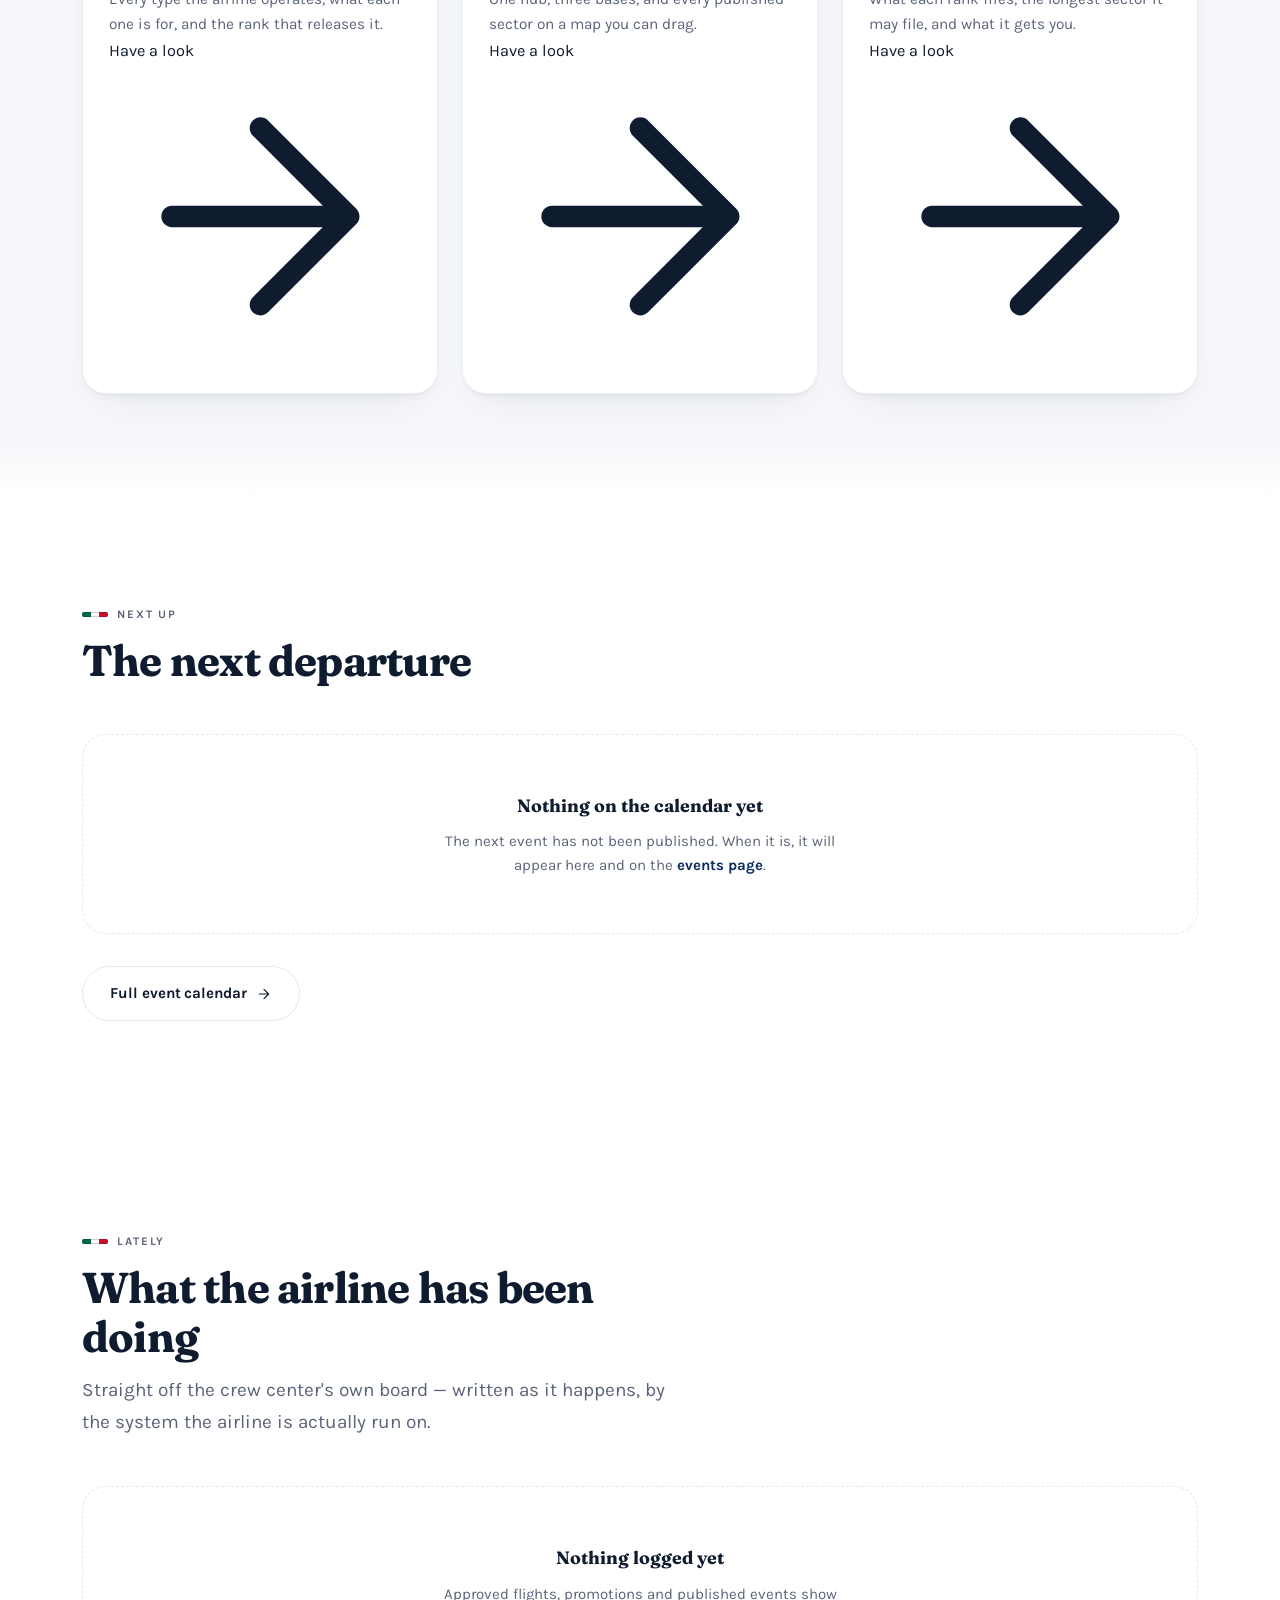
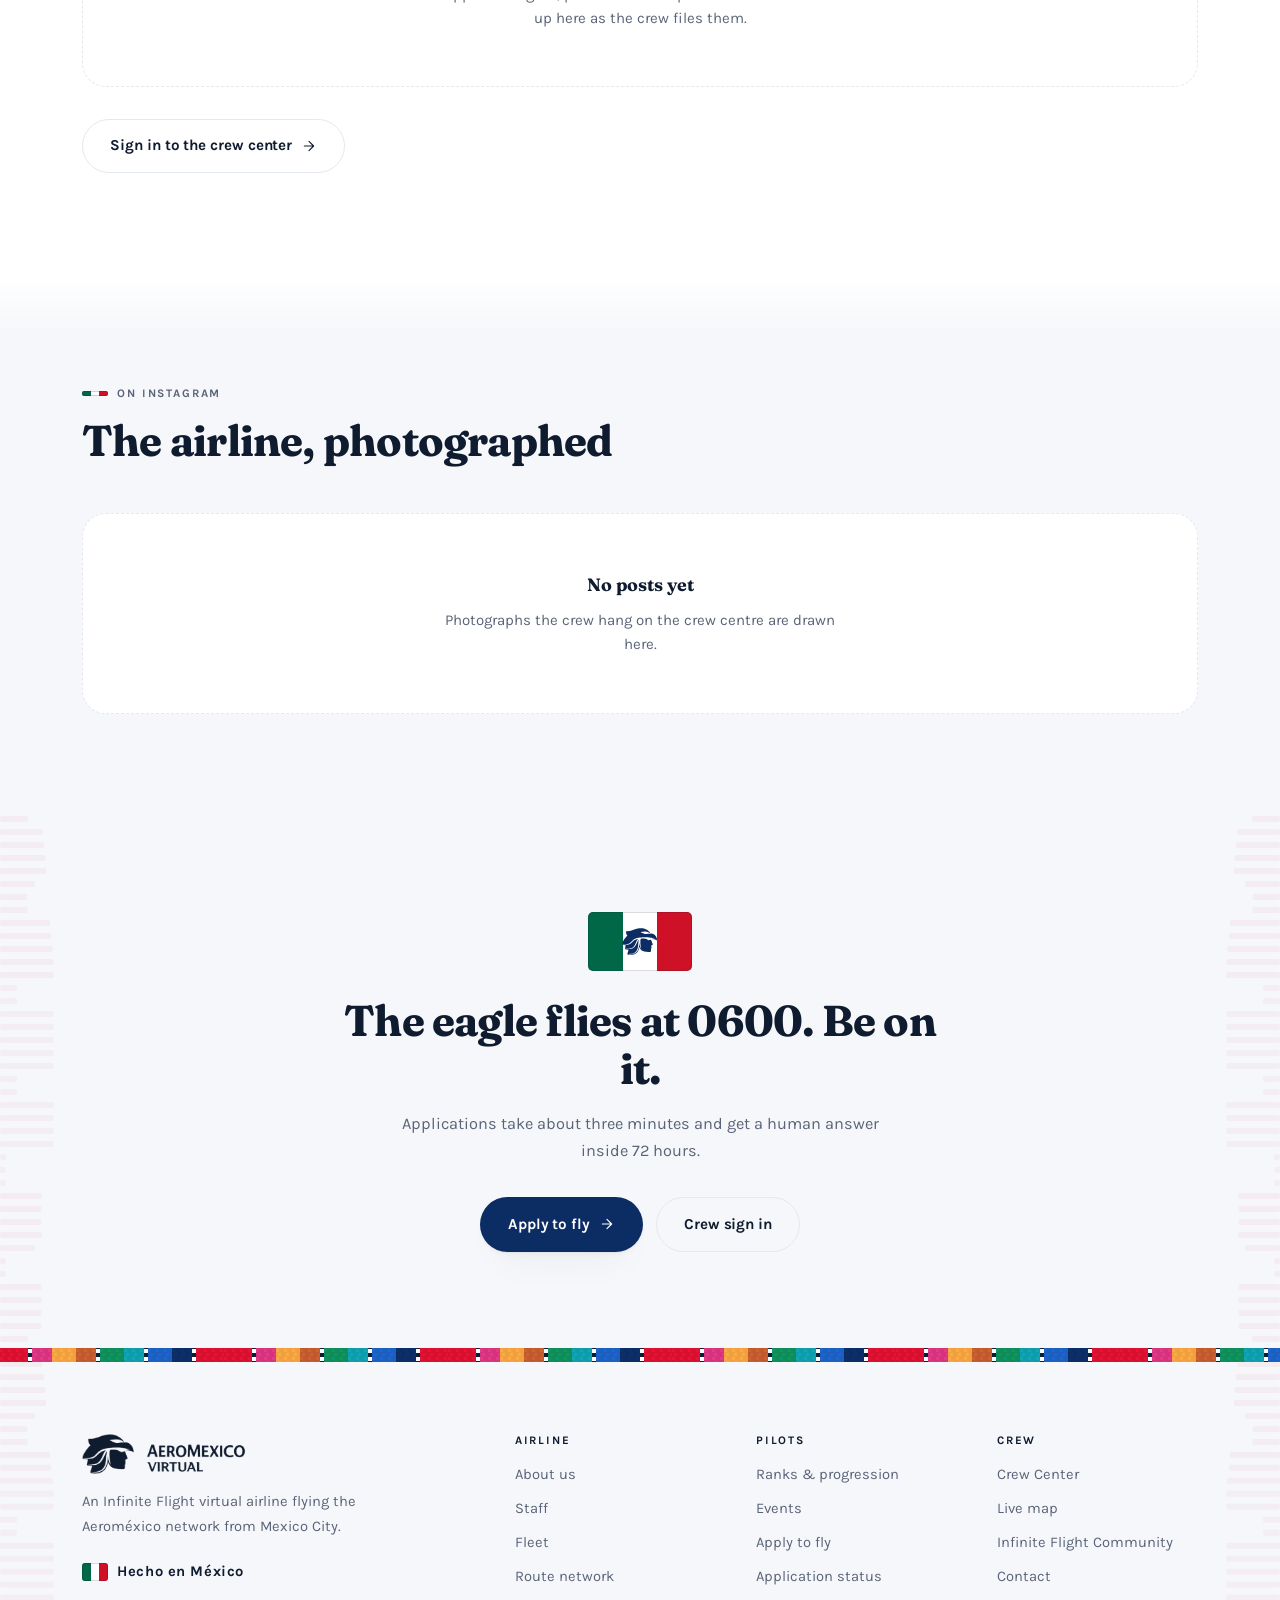
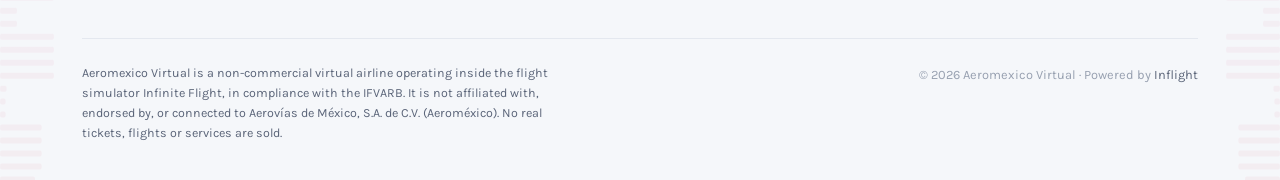
==== commit ec0bf002: "Open at the window, fly forward to the flight deck, land on the eagle The VA asked for a home page t" ====
--- a/index.html
+++ b/index.html
@@ -55,78 +55,96 @@
 <main id="main">
 
     <!-- ==================== HERO ====================
-         THE SIXTH, and the one that stops fighting the two things that were
-         costing it. It keeps the big headline of the fifth and gives up the
-         thing that made that headline expensive: type laid over the picture.
-
-         Two findings from the VA, and they turn out to be the same finding.
-         The hero was navy in BOTH themes, which is wrong on a light site — you
-         pick light mode and the first screen is still dark. And the photograph
-         was cropped to the middle third on a phone, because a full-bleed stage
-         in a portrait viewport cannot do anything else with a 1920x886 frame.
-
-         Both were the price of putting the words on the picture. Take the
-         words off it and both are refunded: the hero takes the page's own
-         paper and follows the theme like every other section, and the stage
-         becomes a band at the photograph's OWN ratio, so nothing is cropped at
-         any width. This is the flynas arrangement out of the VA's own
-         references — the airline says who it is, then shows you the aeroplane.
-
-         Everything that made the fifth hero honest is unchanged. The headline
-         is the airline's own line; the sub-line is what it factually is; the
-         strip is AMV_DATA.values read out; the credit under the photograph is
-         the aircraft naming ITSELF off AMV_DATA.fleet. No marketing copy.
-
-         Every layer is still optional: no photographs, a quiet backend or
-         scripting off, and this is the headline, the sub-line and the two
-         buttons on the page's paper. Nothing here renders a placeholder. -->
-    <section class="hero hero--live" data-hero>
-        <!-- THE PHOTOGRAPH IS THE SCREEN. Empty in the markup on purpose: the
-             slides are the fleet photographs in data.js, so a type gained or
-             lost changes the hero with nothing typed in here. Absolute and
-             full bleed, so it runs under the floating nav as well — which is
-             why the bar goes to glass while you are on it. -->
-        <div class="hero__stage" data-hero-stage aria-hidden="true"></div>
-        <!-- Its own element, not a gradient on the stage: the stage cross-fades
-             between aircraft and the scrim has to hold still through that or
-             the type flickers every seven seconds. -->
-        <div class="hero__scrim" aria-hidden="true"></div>
+         THE EIGHTH: THE WINDOW, THEN THE FLIGHT DECK, THEN THE EAGLE.
+
+         The VA asked for an opening screen with no words on it at all — the
+         logo, and a move from a passenger window forward into the flight deck.
+         That is what this is, and it settles an argument the seven heroes
+         before it kept losing.
+
+         Every one of them was the airline TELLING you something over a picture:
+         a tagline, a sub-line, a strip of values, a caption naming an airframe.
+         The copy was the part that kept going wrong — it was navy in both
+         themes because white type needs a dark ground; it cropped the aeroplane
+         on a phone because type over a full-bleed photograph needs the frame
+         filled. Take every word off the screen and both problems stop existing.
+         Nothing here has to stay legible, so nothing here has to be dark for
+         the sake of legibility: it is dark because it is a sunrise at cruise.
+
+         WHAT IS ON SCREEN IS NOT A DRAWING. brand.css's standing rule is that
+         nothing pictorial may be invented, and this obeys it. The window, the
+         posts, the glareshield and the cloud deck are emitted by
+         tools/make-flightdeck.py and tools/make-cloudbank.py as monochrome
+         masks, from coordinates — the same footing as the greca and the ruled
+         stripes. The one image is the airline's own lockup. Read the headers of
+         those two scripts before changing any of it by hand.
+
+         THE MOVE, in three acts, and all of it CSS — see FLIGHT DECK HERO in
+         brand.css. You are at the window; the camera goes through it; you are
+         on the flight deck and the lockup settles on the glass. It runs ONCE
+         and then holds, with the deck drifting. Asked for reduced motion it
+         does not run at all: you arrive on the last frame, which is the frame
+         that matters.
+
+         EVERY LAYER IS OPTIONAL, still. Scripting off, masks unsupported, a
+         file that will not load — and this is the airline's navy with the
+         lockup on it. Nothing below renders a placeholder, and the only thing
+         a reader loses if all of it fails is the weather. -->
+    <section class="hero hero--live hero--deck" data-hero>
+        <!-- THE SEQUENCE. One aria-hidden subtree: it is scenery, and a screen
+             reader should be handed the <h1> below, not a list of empty divs.
+             Order is back to front and that is load-bearing — the sky is behind
+             the cabin wall, which is behind the structure that replaces it. -->
+        <div class="deck" aria-hidden="true">
+            <!-- Outside. A dawn at altitude: the gradient is the sky, the sun
+                 is a single soft radial low in it, and the two cloud decks
+                 are the same geometry at two scales and two speeds, which is
+                 what makes the distance between them read. -->
+            <div class="deck__sky">
+                <div class="deck__sun"></div>
+                <div class="deck__cloud deck__cloud--far"></div>
+                <div class="deck__cloud deck__cloud--near"></div>
+            </div>
+
+            <!-- ACT ONE: the cabin. A wall with one window in it, lit only by
+                 what comes through the hole. The bezel is the depth of the
+                 reveal — the single detail that stops the aperture reading as
+                 a shape cut out of a rectangle. -->
+            <div class="deck__cabin"></div>
+            <div class="deck__bezel"></div>
+
+            <!-- ACT TWO: the flight deck, arriving as the wall rushes past —
+                 the push has no element of its own, it is what these two doing
+                 opposite things at the same moment look like. The glareshield
+                 is a second, darker mass over the structure, so the deck reads
+                 as a room rather than a stencil; the glow is the instruments,
+                 which is all you can see of them from this angle. -->
+            <div class="deck__frame"></div>
+            <div class="deck__glare"></div>
+            <div class="deck__glow"></div>
+            <!-- Two rakes of light across the glass. Nothing is masked here —
+                 it is what tells you there is glass between you and the sky. -->
+            <div class="deck__glass"></div>
+        </div>
 
         <div class="wrap hero__content">
-            <!-- The airline's own lockup, at the size it deserves, arriving
-                 after the photograph rather than with it. Everything below it
-                 follows on the same stagger — see LIVE HERO in brand.css. -->
+            <!-- The page's real <h1>, and the only words in the hero: hidden
+                 to the eye, exactly as legible as any other heading to a screen
+                 reader or a crawler. The VA asked for no type on the opening
+                 screen; a page with no heading at all is a different thing, and
+                 it is broken. -->
+            <h1 class="sr-only">Aeromexico Virtual — an Infinite Flight virtual
+                airline flying the Aeroméxico network from Mexico City</h1>
+
+            <!-- ACT THREE, and the point of the whole thing: the airline's own
+                 lockup, settling on the glass once you are sat in the seat. -->
             <span class="brandmark hero__logo" aria-hidden="true"></span>
-
-            <!-- The page's real <h1>. The lockup above carries the name; this
-                 carries what the airline says about itself, and a page with no
-                 heading is broken for a screen reader and invisible to a
-                 crawler however good the picture is. -->
-            <h1 class="hero__title">Fly the <em>Eagle&nbsp;Warrior</em>.</h1>
-
-            <p class="hero__sub">
-                An Infinite Flight virtual airline flying the Aeroméxico network out of
-                Mexico City, on the Expert Server.
-            </p>
-
-            <div class="hero__cta">
-                <a class="btn btn--light" href="/apply">Apply to fly <span data-icon="arrow"></span></a>
-                <a class="btn btn--onink" href="/network">Route map</a>
-            </div>
-
-            <!-- AMV_DATA.values, read out. Four things the airline holds itself
-                 to, stated on the page that asks you to join it. Filled by the
-                 page script so it cannot drift from /about. -->
-            <p class="hero__values" id="heroValues"></p>
-        </div>
-
-        <!-- The credit: the aircraft naming itself, and the dots that steer it.
-             At the foot of the frame, where a credit goes. The dots are real
-             buttons — the only way to change the aircraft from a keyboard. -->
-        <div class="wrap hero__foot">
-            <div class="hero__plate" data-hero-caption aria-live="polite"></div>
-            <div class="hero__dots" data-hero-dots aria-label="Choose an aircraft"></div>
-        </div>
+        </div>
+
+        <!-- Where to go next, with no word on it. The hero is a full screen and
+             a full screen with nothing under the fold visible is a screen people
+             stop at. -->
+        <a class="deck__next" href="#below" aria-label="Skip to the page"></a>
     </section>
 
     <!-- ==================== THE AIRLINE, COUNTED ====================
@@ -137,7 +155,7 @@
          The flown strip starts [hidden] and is revealed only once real flights
          arrive from the crew centre — there is no placeholder leg and no
          invented pilot. -->
-    <section class="section section--tight hero-under">
+    <section class="section section--tight hero-under" id="below">
         <div class="wrap">
             <dl class="hero__facts hero__facts--band" id="heroFacts" data-reveal-group data-reveal-step="60"></dl>
             <div class="hero__log" data-hero-log hidden>
@@ -265,10 +283,10 @@
 
 <div data-site-footer></div>
 
-<!-- world.js, map.js and live.js came off this page with the route map and the
-     live roster. world.js alone is the generated Natural Earth coastline; it is
-     the largest script on the site and the home page no longer draws anything
-     with it. They are still loaded by /network, which does. -->
+<!-- The route map's scripts and live.js came off this page with the route map
+     and the live roster. The map is now globe.js plus the generated land grid
+     in globe-land.js, which together are the largest scripts on the site and
+     draw nothing here. /network loads them; this page does not. -->
 <script src="/assets/js/data.js?v=3"></script>
 <script src="/assets/js/site.js?v=3"></script>
 <script src="/assets/js/crew.js?v=3"></script>
--- a/assets/brand.css
+++ b/assets/brand.css
@@ -365,6 +365,25 @@
    the extra inches were making those sections measurably narrower than every
    other section on the page. */
 
+/* ============================ ASSISTIVE ==================================
+   The two rules that exist only for a reader who is not looking at the page.
+   Both used to be filed under whichever component happened to need them
+   first — .sr-only next to the route card's arrow, .skip under the header —
+   and both were nearly lost when those components were replaced. Nine pages
+   depend on .skip and four on .sr-only, so they live on their own now. */
+.sr-only {
+    position: absolute; width: 1px; height: 1px;
+    padding: 0; margin: -1px; overflow: hidden;
+    clip-path: inset(50%); white-space: nowrap; border: 0;
+}
+
+.skip {
+    position: absolute; left: -9999px; top: 0;
+    background: var(--accent); color: var(--accent-ink);
+    padding: .7rem 1.15rem; border-radius: 0 0 var(--radius-sm) 0; z-index: 100;
+}
+.skip:focus { left: 0; }
+
 /* ============================ BRAND MARKS ================================
    What is left after the hand-drawn ornament came out: the tricolour, and the
    airline's own symbol.
@@ -1303,21 +1322,19 @@
 }
 
 /* ============================ HERO =======================================
-   The home page hero is the fleet, rotating — see "LIVE HERO" further down,
-   where the whole of it lives. What is left here is the shell it shares with
-   nothing else, kept because `.hero--live` and `.hero__cta` are built on it.
-
-   Two heroes have been thrown out of this file, and both went with every rule
-   that composed them rather than being left behind to rot: a two-column white
-   header (copy left, figures right, aircraft underneath), which was perfectly
-   good and, in the VA's words, not memorable; and the poster that replaced it,
-   which was memorable and was a drawing. If a third is ever needed, write it —
-   do not resurrect either of those from git. */
+   The home page hero is the window and the flight deck — see "FLIGHT DECK
+   HERO" further down, where the whole of it lives. What is left here is the
+   shell it shares with nothing else, kept because `.hero--live` is built on it
+   and because `.hero__cta` is used by the closing band on seven other pages.
+
+   Seven heroes have been thrown out of this file, and every one went with the
+   rules that composed it rather than being left behind to rot. The list, and
+   why each one went, is at the head of FLIGHT DECK HERO. If an eighth is ever
+   needed, write it — do not resurrect one of those from git. */
 .hero { position: relative; background: var(--bg); color: var(--ink); overflow: hidden; }
 .hero h1 { margin-block: 1rem; text-wrap: balance; }
 .hero .eyebrow { margin-bottom: .3rem; }
 .hero__cta { display: flex; flex-wrap: wrap; gap: .8rem; margin-top: 2rem; }
-.hero--live .hero__cta { margin-top: .1rem; }
 @media (max-width: 48rem) {
     .hero__cta { margin-top: 1.6rem; gap: .6rem; }
     .hero__cta .btn { flex: 1 1 auto; justify-content: center; }
@@ -1707,19 +1724,6 @@
 .field input::-webkit-search-decoration,
 .field input::-webkit-search-cancel-button { -webkit-appearance: none; }
 
-.pager {
-    display: flex; flex-wrap: wrap; align-items: center; justify-content: space-between;
-    gap: .9rem 1.4rem;
-    margin-top: clamp(1.1rem, 2.5vw, 1.5rem);
-}
-.pager__count { font-size: .88rem; color: var(--muted); margin: 0; }
-.pager__count b { color: var(--ink); font-weight: 700; font-family: var(--font-mono); }
-.pager__nav { display: flex; align-items: center; gap: .8rem; }
-.pager__at {
-    font-size: .84rem; color: var(--muted);
-    font-family: var(--font-mono); white-space: nowrap;
-}
-.pager .btn[disabled] { opacity: .4; pointer-events: none; }
 
 /* ============================ SKELETON ===================================
    For the second half of the same complaint: a section that is in the layout
@@ -1814,271 +1818,224 @@
 .frame-host { border-top: 1px solid var(--line); border-bottom: 1px solid var(--line); }
 .frame-host iframe { width: 100%; border: 0; display: block; }
 
-/* ---- Route cards ---------------------------------------------------------
-   The sector list used to be a six-column table, which put the pair of airport
-   codes — the one thing a pilot is actually scanning for — at the smallest
-   type size on the page. Each sector is now a card built around that pair:
-   two panels with an arrow between them, the way a timetable states a sector.
-
-   The origin panel carries its airport name because the origin is always one
-   of our own hubs and `hubs` has it. The destination panel carries the region
-   in that slot instead — `routes` only knows the city, and a plausible-looking
-   airport name typed in for twenty airports is exactly the kind of invented
-   data this project has thrown out once already. It also balances the two
-   panels, which otherwise sit at visibly different weights.
-
-   The panels take `--surface` and a hairline rather than `--surface-2`: these
-   cards sit on `.section--alt`, which now carries the greca field behind it,
-   and a panel a half-step off the background disappears into the pattern. */
-.route-card {
-    display: grid; gap: .8rem;
-    padding-block: 1rem;
-    border-bottom: 1px solid var(--line);
-}
-.route-card:first-child { border-top: 1px solid var(--line); }
-
-.route-card__ends {
-    display: grid; gap: .55rem;
-    grid-template-columns: 1fr auto 1fr;
-    align-items: stretch;
-}
-.route-end {
-    display: grid; align-content: center; gap: .18rem;
-    background: var(--surface);
-    border: 1px solid var(--line-soft);
-    border-radius: var(--radius-sm);
-    padding: .8rem 1rem;
-    min-width: 0;
-}
-.route-end--to { text-align: right; }
-.route-end__code {
-    font-family: var(--font-mono); font-weight: 700;
-    font-size: clamp(1.5rem, 4.2vw, 2.4rem);
-    letter-spacing: -.02em; line-height: 1.05;
-}
-.route-end__place {
-    display: flex; align-items: center; gap: .45rem;
-    font-weight: 600; font-size: .95rem; min-width: 0;
-}
-.route-end--to .route-end__place { justify-content: flex-end; }
-.route-end__name { font-size: .82rem; color: var(--muted); }
-
-/* The arrow sits in the gap between the panels, not inside either one. */
-.route-card__arrow {
-    align-self: center; flex: none;
-    display: grid; place-items: center;
-    width: 2.2rem; height: 2.2rem; border-radius: 50%;
+/* ============================ THE NETWORK VIEWS ==========================
+   /network is one section shown three ways — the globe, the route table and
+   the bases — so these are tabs, not three stacked sections. Everything the
+   flat Robinson map used to style is gone with it: `.map`, `.map-scroll`,
+   `.map__land/arc/pt/label`, the legend and the pan hint. So are the route
+   CARDS and the pager under them, and the flagship strip: the cards became
+   twenty-three table rows and the flagship figures became the panel that
+   opens when you pick a destination on the globe. If you are restoring any of
+   it, restore the view it belonged to rather than the rule.
+   ========================================================================= */
+
+.viewswitch {
+    display: flex; gap: .3rem;
+    padding: .3rem;
+    margin-bottom: clamp(1.1rem, 2.5vw, 1.6rem);
+    background: var(--surface-2);
+    border: 1px solid var(--line);
+    border-radius: 999px;
+    width: max-content; max-width: 100%;
+    overflow-x: auto; scrollbar-width: none;
+}
+.viewswitch::-webkit-scrollbar { display: none; }
+.viewswitch__tab {
+    display: inline-flex; align-items: center; gap: .5rem;
+    padding: .55rem 1.1rem;
+    border: 0; border-radius: 999px;
+    background: transparent; color: var(--muted);
+    font: inherit; font-size: .88rem; font-weight: 700;
+    white-space: nowrap; cursor: pointer;
+    transition: background .22s var(--ease), color .22s var(--ease);
+}
+.viewswitch__tab svg { width: 1.05rem; height: 1.05rem; }
+.viewswitch__tab:hover { color: var(--ink); }
+.viewswitch__tab[aria-selected="true"] {
     background: var(--am-blue); color: #fff;
-}
-.route-card__arrow svg { width: 1.1rem; height: 1.1rem; }
-:root[data-theme="dark"] .route-card__arrow { background: var(--am-blue-600); }
+    box-shadow: 0 1px 3px rgba(10, 29, 59, .22);
+}
+/* The count rides inside the tab rather than sitting under a heading, which
+   is the whole of what "23 sectors" needs to be. */
+.viewswitch__n {
+    font-family: var(--font-mono); font-size: .76rem; font-weight: 700;
+    opacity: .72;
+}
+:root[data-theme="dark"] .viewswitch__tab[aria-selected="true"] { background: var(--am-blue-300); color: var(--am-navy); }
 @media (prefers-color-scheme: dark) {
-    :root:not([data-theme="light"]) .route-card__arrow { background: var(--am-blue-600); }
-}
-
-.route-card__meta { display: flex; flex-wrap: wrap; gap: .5rem 1.6rem; align-items: center; }
-.route-meta { display: flex; align-items: baseline; gap: .45rem; font-size: .86rem; }
-.route-meta i {
-    font-style: normal; color: var(--muted);
-    font-size: .68rem; text-transform: uppercase; letter-spacing: .13em; font-weight: 700;
-}
-.route-meta b { font-family: var(--font-mono); font-weight: 600; color: var(--ink); }
-
-/* On a phone the two panels used to stack, which doubled the height of every
-   sector and turned twenty-three of them into a very long scroll — which is
-   what the mobile review said about this page. They stay side by side instead:
-   a pair of four-letter codes and two city names fit across 390px comfortably
-   once the panel chrome comes off and the codes come down a size. */
-@media (max-width: 44rem) {
-    .route-card { padding-block: .8rem; gap: .55rem; }
-    .route-card__ends { gap: .35rem; align-items: center; }
-    .route-end {
-        background: none; border: 0; padding: 0;
-        border-radius: 0;
-    }
-    .route-end__code { font-size: clamp(1.15rem, 6.5vw, 1.55rem); }
-    .route-end__place { font-size: .78rem; gap: .3rem; }
-    .route-end__name { display: none; }
-    .route-card__arrow { width: 1.5rem; height: 1.5rem; }
-    .route-card__arrow svg { width: .8rem; height: .8rem; }
-    .route-card__meta { gap: .3rem .9rem; }
-    .route-meta { font-size: .76rem; }
-    .route-meta i { font-size: .6rem; letter-spacing: .1em; }
-    .rank-chip { font-size: .62rem; }
-    /* The chip has nowhere to sit on a narrow row, so it leads instead. */
-    .route-card__meta .rank-chip { margin-left: 0; order: -1; flex-basis: 100%; }
-}
-
-/* Visible to a screen reader, gone from the page: the arrow between the two
-   panels is decorative, so the sector needs a real word joining the codes. */
-.sr-only {
-    position: absolute; width: 1px; height: 1px;
-    padding: 0; margin: -1px; overflow: hidden;
-    clip-path: inset(50%); white-space: nowrap; border: 0;
-}
-
-.skip {
-    position: absolute; left: -9999px; top: 0;
-    background: var(--accent); color: var(--accent-ink);
-    padding: .7rem 1.15rem; border-radius: 0 0 var(--radius-sm) 0; z-index: 100;
-}
-.skip:focus { left: 0; }
-
-/* ============================ ROUTE MAP ==================================
-   The network drawn as a network. Land comes from assets/js/world.js (Natural
-   Earth, reprojected by tools/make-worldmap.py); the arcs are real great
-   circles computed in assets/js/map.js. Everything below is colour and weight.
-
-   The map is the one place on this site that gets a filled shape rather than a
-   hairline, and it earns it: a coastline IS a filled shape. */
-/* The map is sized by HEIGHT and allowed to be wider than the page, inside a
-   scroller. Fitted to the container's width instead, a network running from Los
-   Angeles to Tokyo is 258 degrees of longitude squeezed into one column — about
-   130px tall on a phone, which is a diagram of a map rather than a map. Given a
-   real height it overflows sideways and you pan it, which is what an airline
-   route map is for.
-
-   No overflow on the SVG itself: the viewBox is the crop, and letting it paint
-   outside puts Antarctica and half the Pacific back on the page. */
-.map-host {
+    :root:not([data-theme="light"]) .viewswitch__tab[aria-selected="true"] { background: var(--am-blue-300); color: var(--am-navy); }
+}
+
+/* ---- The globe (globe.js) -------------------------------------------------
+   The STAGE is what the canvas fills, not the sphere. Two things need that:
+   the globe slides sideways inside it to clear room for the card, and the
+   leader line from the picked dot to the card is drawn in the same canvas, so
+   the card has to be over the canvas for the line to reach it.
+
+   Sized by height with the width left to the layout — globe.js takes its
+   radius from whichever of the two is smaller, so a wide stage gives a
+   centred globe with room either side rather than a taller one. */
+.globe-stage {
     position: relative;
     margin-inline: calc(clamp(1.15rem, 4vw, 2rem) * -1);   /* full-bleed of .wrap */
 }
-.map-scroll {
-    overflow-x: auto; overflow-y: hidden;
-    -webkit-overflow-scrolling: touch;
-    overscroll-behavior-x: contain;      /* panning the map must not swipe the page */
-    scrollbar-width: thin;
+.globe-host { width: 100%; height: clamp(23rem, 62vh, 38rem); }
+.globe__canvas {
+    display: block;
+    width: 100%; height: 100%;
     cursor: grab;
-}
-.map-scroll.is-dragging { cursor: grabbing; user-select: none; }
-.map-scroll::-webkit-scrollbar { height: 6px; }
-.map-scroll::-webkit-scrollbar-thumb { background: var(--line); border-radius: 3px; }
-.map {
-    display: block;
-    height: clamp(20rem, 52vh, 38rem);
-    width: auto; max-width: none;
-}
-/* Room to spare? Then it is not scrolling and should simply centre. */
-.map-scroll.is-whole { cursor: default; overflow-x: hidden; }
-.map-scroll.is-whole .map { margin-inline: auto; }
-
-.map-hint {
-    display: none; align-items: center; gap: .45rem;
-    margin-top: .7rem; font-size: .76rem; color: var(--faint);
+    /* A horizontal drag turns the globe; a vertical one scrolls the page past
+       it. On a phone this is most of the viewport, and trapping a downward
+       swipe inside it would strand the reader. The tilt is not worth that,
+       and the arrow keys still give both axes. */
+    touch-action: pan-y;
+    outline-offset: 4px;
+}
+.globe-host.is-turning .globe__canvas { cursor: grabbing; }
+/* Once something is picked, the globe is a thing you click, not just spin. */
+.globe-host.has-pick .globe__canvas { cursor: pointer; }
+.globe__canvas:focus-visible { outline: 2px solid var(--accent); }
+
+.globe-hint {
+    display: flex; align-items: center; justify-content: center; gap: .45rem;
+    margin: 0; min-height: 1.4em;
+    font-size: .76rem; color: var(--faint);
     text-transform: uppercase; letter-spacing: .1em; font-weight: 700;
-}
-.map-hint svg { width: 1rem; height: 1rem; }
-/* Shown only when there is real distance to pan — map.js sets .has-pan. A
-   browser without :has() simply never shows the hint, which is the safe way
-   round: the map scrolls perfectly well without being told to. */
-.map-host:has(.has-pan) + .map-hint { display: flex; }
-
-.map__land {
-    fill: #E7ECF4;
-    stroke: #CFD8E6;
-    stroke-width: 1.2;
-    vector-effect: non-scaling-stroke;
-}
-:root[data-theme="dark"] .map__land { fill: #0E2542; stroke: #1E3556; }
-@media (prefers-color-scheme: dark) {
-    :root:not([data-theme="light"]) .map__land { fill: #0E2542; stroke: #1E3556; }
-}
-
-.map__arc {
-    fill: none;
-    stroke: var(--am-blue);
-    stroke-width: 2;
-    stroke-linecap: round;
-    opacity: .34;
-    vector-effect: non-scaling-stroke;
-    transition: opacity .25s var(--ease), stroke .25s var(--ease);
-}
-.map__arc.is-flagship { stroke: var(--am-red); opacity: .72; stroke-width: 2.6; }
-/* The dark override is more specific than `.map__arc.is-flagship`, so the
-   flagship rule has to be restated inside it or the red sectors come out blue
-   like everything else. */
-:root[data-theme="dark"] .map__arc { stroke: var(--am-blue-300); opacity: .42; }
-:root[data-theme="dark"] .map__arc.is-flagship { stroke: #FF7C90; opacity: .85; }
-@media (prefers-color-scheme: dark) {
-    :root:not([data-theme="light"]) .map__arc { stroke: var(--am-blue-300); opacity: .42; }
-    :root:not([data-theme="light"]) .map__arc.is-flagship { stroke: #FF7C90; opacity: .85; }
-}
-
-.map__leader { stroke: var(--am-red); stroke-width: 1.4; opacity: .55; vector-effect: non-scaling-stroke; }
-.map__pt:not(.is-hub) .map__leader { stroke: var(--am-blue); opacity: .4; }
-:root[data-theme="dark"] .map__leader { stroke: #FF7C90; }
-:root[data-theme="dark"] .map__pt:not(.is-hub) .map__leader { stroke: var(--am-blue-300); }
-@media (prefers-color-scheme: dark) {
-    :root:not([data-theme="light"]) .map__leader { stroke: #FF7C90; }
-    :root:not([data-theme="light"]) .map__pt:not(.is-hub) .map__leader { stroke: var(--am-blue-300); }
-}
-.map__dot  { fill: var(--am-blue); }
-.map__halo { fill: var(--am-blue); opacity: 0; transition: opacity .2s var(--ease); }
-.map__pt.is-hub .map__dot  { fill: var(--am-red); }
-.map__pt.is-hub .map__halo { fill: var(--am-red); opacity: .16; }
-:root[data-theme="dark"] .map__dot { fill: var(--am-blue-300); }
-:root[data-theme="dark"] .map__pt.is-hub .map__dot  { fill: #FF7C90; }
-:root[data-theme="dark"] .map__pt.is-hub .map__halo { fill: #FF7C90; }
-@media (prefers-color-scheme: dark) {
-    :root:not([data-theme="light"]) .map__dot { fill: var(--am-blue-300); }
-    :root:not([data-theme="light"]) .map__pt.is-hub .map__dot  { fill: #FF7C90; }
-    :root:not([data-theme="light"]) .map__pt.is-hub .map__halo { fill: #FF7C90; }
-}
-
-.map__label {
-    font-family: var(--font-body); font-weight: 700;
-    fill: var(--ink); paint-order: stroke; stroke: var(--bg);
-    stroke-linejoin: round; pointer-events: none;
-}
-.map__pt.is-hub .map__label { fill: var(--am-red); }
-:root[data-theme="dark"] .map__pt.is-hub .map__label { fill: #FF7C90; }
-@media (prefers-color-scheme: dark) {
-    :root:not([data-theme="light"]) .map__pt.is-hub .map__label { fill: #FF7C90; }
-}
-
-/* Hover and keyboard focus name the airport without needing a permanent label
-   on all twenty-three. `outline: none` is safe here only because the halo IS
-   the focus indicator and it is far more visible than a browser ring on a dot. */
-.map__pt { cursor: default; }
-.map__pt:hover .map__halo, .map__pt:focus .map__halo { opacity: .3; }
-.map__pt:focus { outline: none; }
-.map__pt:focus .map__dot { stroke: var(--ink); stroke-width: 2.5; }
-
-/* On a phone the labels are the first thing to become unreadable: at 390px the
-   map is ~2.5px per SVG unit and the type is competing with the arcs. Only the
-   bases keep a label; everything else is a tap. */
-@media (max-width: 44rem) {
-    .map__pt:not(.is-hub) .map__label { display: none; }
-    .map__arc { stroke-width: 2.4; }
-}
-
-.map-legend {
-    display: flex; flex-wrap: wrap; gap: .6rem 1.6rem;
-    margin-top: 1.2rem; font-size: .84rem; color: var(--muted);
-}
-.map-legend span { display: inline-flex; align-items: center; gap: .5rem; }
-.map-legend i { width: .6rem; height: .6rem; border-radius: 50%; background: var(--am-blue); flex: none; }
-.map-legend i.is-hub { background: var(--am-red); }
-.map-legend i.is-arc { width: 1.4rem; height: 2px; border-radius: 2px; background: var(--am-red); }
-
-/* ============================ TIERS & GROUPS =============================
-   The network is published in five tiers (Operations Plan §6) and the page is
-   grouped by them, so a pilot scanning for "what can I fly today" reads five
-   headings rather than twenty-three rows. */
-.tier-head {
-    display: flex; align-items: baseline; flex-wrap: wrap; gap: .5rem .9rem;
-    margin: clamp(2rem, 4vw, 3rem) 0 .2rem;
-    padding-bottom: .7rem; border-bottom: 2px solid var(--ink);
-}
-.tier-head:first-child { margin-top: 0; }
-.tier-head h3 { margin: 0; font-size: clamp(1.25rem, 2.4vw, 1.6rem); }
-.tier-head .series {
-    font-family: var(--font-mono); font-size: .8rem; font-weight: 700;
-    color: var(--accent); letter-spacing: .04em;
-}
-.tier-head .count { margin-left: auto; font-size: .82rem; color: var(--muted); }
-.tier-head + p.tier-note { margin: .8rem 0 0; font-size: .9rem; color: var(--muted); max-width: 62ch; }
+    text-align: center;
+}
+.globe-hint svg { width: 1rem; height: 1rem; flex: none; }
+
+/* ---- The card that opens on a pick ---------------------------------------
+   It comes OUT of the globe: scaled down and pushed towards the sphere to
+   start with, so it grows outward from the direction the leader line runs.
+   The overshoot in the curve is the same idea as the turn in globe.js — the
+   panel is something the globe threw out, and it should land like one.
+
+   Wide screens get a side panel and narrow ones a sheet across the foot of
+   the stage; both sit OVER the canvas, because the leader line cannot reach
+   a card that is outside it. */
+.globe-card {
+    position: absolute;
+    z-index: 2;
+    padding: 1.1rem 1.25rem 1.25rem;
+    background: color-mix(in srgb, var(--surface) 88%, transparent);
+    -webkit-backdrop-filter: blur(14px);
+    backdrop-filter: blur(14px);
+    border: 1px solid var(--line);
+    border-radius: 14px;
+    box-shadow: 0 18px 44px rgba(10, 29, 59, .17);
+    opacity: 0;
+    transition: opacity .2s var(--ease), transform .34s cubic-bezier(.18, 1.3, .4, 1);
+}
+.globe-card.is-in { opacity: 1; transform: none; }
+.globe-card__close {
+    position: absolute; top: .55rem; right: .55rem;
+    display: grid; place-items: center;
+    width: 1.9rem; height: 1.9rem;
+    border: 0; border-radius: 50%;
+    background: transparent; color: var(--muted);
+    font-size: 1.1rem; line-height: 1; cursor: pointer;
+}
+.globe-card__close:hover { background: var(--surface-2); color: var(--ink); }
+.globe-card__close svg { width: 1rem; height: 1rem; }
+.globe-card__eyebrow {
+    font-size: .68rem; font-weight: 700; letter-spacing: .12em;
+    text-transform: uppercase; color: var(--accent);
+}
+.globe-card__city { margin: .3rem 0 .1rem; font-size: clamp(1.25rem, 2.6vw, 1.6rem); }
+.globe-card__code {
+    margin: 0 0 .7rem;
+    font-size: .88rem; font-weight: 700; color: var(--muted); letter-spacing: .04em;
+}
+.globe-card__code i { font-style: normal; color: var(--am-red); padding-inline: .2rem; }
+.globe-card__sector + .globe-card__sector {
+    margin-top: .9rem; padding-top: .9rem; border-top: 1px solid var(--line);
+}
+.globe-card__facts { display: grid; grid-template-columns: repeat(2, minmax(0, 1fr)); gap: .55rem .9rem; margin: 0; }
+.globe-card__facts div { display: grid; gap: .1rem; }
+.globe-card__facts dt {
+    font-size: .68rem; font-weight: 700; letter-spacing: .08em;
+    text-transform: uppercase; color: var(--faint);
+}
+.globe-card__facts dd {
+    margin: 0;
+    font-family: var(--font-mono); font-size: .9rem; font-weight: 600; color: var(--ink);
+}
+.globe-card .rank-chip { margin-top: .8rem; }
+
+@media (min-width: 900px) {
+    .globe-card {
+        top: 50%; right: clamp(1rem, 4vw, 3rem);
+        width: min(21rem, 34%);
+        transform: translate(-1.5rem, -50%) scale(.94);
+    }
+    .globe-card.is-in { transform: translate(0, -50%); }
+}
+@media (max-width: 899.98px) {
+    .globe-card {
+        left: clamp(.75rem, 3vw, 1.5rem); right: clamp(.75rem, 3vw, 1.5rem);
+        bottom: clamp(.5rem, 2vw, 1rem);
+        transform: translateY(1.25rem) scale(.96);
+    }
+    .globe-card.is-in { transform: none; }
+    .globe-card__facts { grid-template-columns: repeat(3, minmax(0, 1fr)); }
+}
+/* Reduced motion: the card still appears and still carries every figure, it
+   just does not fly. globe.js stops the turn and the pulse to match. */
+@media (prefers-reduced-motion: reduce) {
+    .globe-card { transition: opacity .01s; transform: none !important; }
+}
+
+/* ---- The route table ------------------------------------------------------
+   Twenty-three sectors is a table. It was a six-column table once, became
+   cards because the cards put the airport pair — the thing a pilot scans for
+   — at a readable size, and is a table again now that the PAIR is the first
+   column and a button: picking it opens that sector on the globe. The card
+   layout is not gone, it moved to where one sector is actually being read.
+
+   Columns that are not the pair, the city, the distance or the rank drop out
+   below 46rem rather than squeezing: a seven-column table on a phone is a
+   column of fragments. Everything dropped is on the globe card. */
+#view-routes > .field { max-width: 28rem; margin-bottom: 1.1rem; }
+.rtable-scroll { overflow-x: auto; -webkit-overflow-scrolling: touch; }
+.rtable { width: 100%; border-collapse: collapse; font-size: .9rem; }
+.rtable th, .rtable td { padding: .62rem .7rem; text-align: left; vertical-align: middle; }
+.rtable th {
+    font-size: .68rem; font-weight: 700; letter-spacing: .1em; text-transform: uppercase;
+    color: var(--faint); border-bottom: 2px solid var(--ink); white-space: nowrap;
+}
+.rtable td { border-bottom: 1px solid var(--line); }
+.rtable tbody tr { transition: background .16s var(--ease); }
+.rtable tbody tr:hover { background: var(--surface-2); }
+.rtable__num { text-align: right; }
+.rtable th.rtable__num { text-align: right; }
+.rtable__pick {
+    display: inline-flex; align-items: center; gap: .1rem;
+    padding: .2rem .45rem; margin-inline-start: -.45rem;
+    border: 0; border-radius: 7px;
+    background: transparent; color: var(--ink);
+    font: inherit; font-family: var(--font-mono); font-size: .88rem; font-weight: 700;
+    letter-spacing: .02em; white-space: nowrap; cursor: pointer;
+    transition: background .16s var(--ease), color .16s var(--ease);
+}
+.rtable__pick i { font-style: normal; color: var(--am-red); padding-inline: .3rem; }
+.rtable__pick:hover { background: var(--am-blue); color: #fff; }
+.rtable__pick:hover i { color: #fff; }
+.rtable__unit { font-weight: 600; opacity: .7; text-transform: none; letter-spacing: 0; }
+.rtable__note { margin: .9rem 0 0; font-size: .8rem; color: var(--faint); max-width: 62ch; }
+@media (max-width: 46rem) {
+    .rtable__opt { display: none; }
+    .rtable { font-size: .86rem; }
+    .rtable th, .rtable td { padding: .55rem .45rem; }
+}
+
+/* A base card offers the same pick the table rows do, so the three views all
+   lead to the one place a destination is explained. */
+.hub-card__go { margin-top: 1rem; justify-self: start; }
+
+/* A codeshare is someone else's metal, and the table says so inline rather
+   than spending a column on a field that is empty for all but two rows. */
+.tag--sm { font-size: .62rem; padding: .1rem .4rem; letter-spacing: .08em; }
 
 /* A rank chip: the smallest way to say "you need to be this to file this". */
 .rank-chip {
@@ -2090,27 +2047,9 @@
     content: ""; width: .42rem; height: .42rem; border-radius: 50%;
     background: currentColor; flex: none;
 }
-.route-card__meta .rank-chip { margin-left: auto; }
-
-/* ---- Flagship destinations -----------------------------------------------
-   Six cards above the full sector list. The mobile review's finding was that
-   landing on twenty-three routes is not an invitation, and it is right — but
-   the answer is to LEAD with a few, not to hide the rest. The list is still
-   directly below, filtered and searchable. */
-.highlight { display: grid; align-content: start; gap: .2rem; }
-.highlight__region {
-    font-size: .7rem; font-weight: 800; letter-spacing: .14em;
-    text-transform: uppercase; color: var(--accent);
-}
-.highlight__city {
-    margin: .5rem 0 0; font-size: clamp(1.4rem, 2.6vw, 1.8rem);
-    letter-spacing: -.02em; line-height: 1.15;
-}
-.highlight__pair {
-    margin: .35rem 0 0; font-size: .92rem; font-weight: 700; color: var(--muted);
-    letter-spacing: .04em;
-}
-.highlight__pair i { font-style: normal; color: var(--am-red); padding-inline: .25rem; }
+/* In a table cell the chip is one of seven columns, not a card's footer. */
+.rank-chip--sm { font-size: .66rem; letter-spacing: .05em; }
+.rank-chip--sm::before { width: .34rem; height: .34rem; }
 
 /* ---- The bases -----------------------------------------------------------
    Two reviewers said these cards looked plain. They now open on a plate — a
@@ -2505,13 +2444,8 @@
 
 /* The panel's own edge is the list's edge, so the first and last rules inside
    it would double it up. */
-.panel > .route-card:first-child,
-.panel > div > .route-card:first-child { border-top: 0; padding-top: 0; }
-.panel > .route-card:last-child,
-.panel > div > .route-card:last-child  { border-bottom: 0; padding-bottom: 0; }
 .panel > .tier-head:first-child  { margin-top: 0; }
 /* Inside a panel the sector panels need to sit a step off IT, not off the page. */
-.panel .route-end { background: var(--surface-2); }
 
 /* A table is the other genuine surface, and it was floating too. */
 .table-scroll {
@@ -2528,8 +2462,8 @@
     .table-scroll { padding-block: .2rem; }
 }
 
-/* ============================== LIVE HERO ================================
-   THE PHOTOGRAPH IS THE SCREEN, AND THE LOGO ARRIVES ON IT.
+/* =========================== FLIGHT DECK HERO ============================
+   THE WINDOW, THEN THE FLIGHT DECK, THEN THE EAGLE. NO WORDS ON IT AT ALL.
 
    Seven heroes have been thrown out of this repo. The list is kept because the
    instinct that produced each one comes back:
@@ -2542,83 +2476,358 @@
         light theme and cropped the aeroplane on a phone.
      6. Words on the page's own paper, photograph in a band beneath them:
         nothing cropped, light in light mode, and quiet.
-
-   This is the VA's call and it takes #5's shape back deliberately, with what
-   #6 was built to fix stated plainly rather than forgotten:
-
-     * IT IS DARK IN BOTH THEMES. A photograph has no light mode, and white
-       type over one needs a single ground to be legible against whatever the
-       theme is doing. The rest of the page still follows the theme; the hero
-       is the exception, and the scrim is what makes that safe rather than a
-       gamble on which photograph loaded.
-     * THE AEROPLANE IS CROPPED, on a phone severely — `cover` on a full-bleed
-       stage cannot do anything else with a 1920x886 frame in a portrait
-       viewport. `object-position` holds the upper-middle, where these
-       airframes sit. The uncropped shots are the whole point of /fleet and
-       they are all still there, and the plate at the foot names whichever one
-       is on screen. Do not reach for `contain` to win it back: that
-       pillarboxes the airline's navy down both sides of a phone, which is how
-       hero #1 looked.
-
-   WHAT ARRIVES, and in this order. The photograph is already there. Then the
-   lockup, then the line under it, then the buttons, then the strip — one
-   stagger, half a second, and it is done. It runs ONCE on load and never
-   again, because a hero that re-animates every time you scroll back to the top
-   is a hero you learn to scroll past.
-
-   Nothing over the photograph is marketing copy. The lockup is the airline's
-   own artwork, `.hero__title` is its own line, `.hero__sub` is what it
-   factually is, `.hero__values` is AMV_DATA.values read out, and the credit at
-   the foot is the aircraft naming ITSELF off AMV_DATA.fleet.
-
-   EVERY LAYER IS OPTIONAL. No photographs in data.js, a quiet backend, a
-   failed image fetch or scripting off, and this is the airline's navy, the
-   lockup, the line and the two buttons — a working hero. Nothing renders a
-   skeleton or a placeholder. */
+     7. Back to full bleed with the lockup and the headline on the photograph,
+        which bought the presence back and bought #5's two problems with it.
+
+   Every one of those is a fight between TYPE and a PICTURE, and every fix
+   traded one for the other. The VA's call was to stop having the fight: no
+   tagline, no sub-line, no values strip, no caption — the logo, and a move
+   from a passenger window forward into the flight deck. Take the words off and
+   the two standing objections evaporate, because both were consequences of
+   the words:
+
+     * IT IS DARK IN BOTH THEMES, and now for a reason rather than as a
+       concession. #5 was dark because white type needs a ground it stays
+       legible on whatever the theme is doing. There is no type here. It is
+       dark because it is a sunrise seen from the flight deck, which is dark.
+     * NOTHING IS CROPPED, because nothing here is a photograph. Every shape
+       below is generated to a common 1600x1000 frame and mounted with
+       `mask-size: cover`, so a narrow viewport cuts in from the sides and what
+       it cuts away is the outboard sliding windows — geometry that exists to
+       be lost. The two forward panes, the centre post, the roof and the
+       glareshield survive every ratio. The airframe photographs are not gone
+       from the site; they are on /fleet, uncropped, which is where a reader
+       who wants to look at an aeroplane goes.
+
+   NOTHING HERE IS DRAWN. The standing rule at the top of this file is that no
+   pictorial artwork may be invented, and that geometry emitted from parameters
+   is the one exception. All of it is emitted:
+
+     cabin-window.svg / cabin-bezel.svg        tools/make-flightdeck.py
+     flightdeck.svg / -glare.svg / -glow.svg   tools/make-flightdeck.py
+     cloudbank.svg / cloudbank-far.svg         tools/make-cloudbank.py
+
+   Every one is a MONOCHROME MASK, like mark.svg and greca.svg, so the colour
+   of the cabin, the deck and the instrument glow is decided here and not in
+   the files. Retune the shapes in the scripts and re-run them; do not edit the
+   SVGs, and do not add a hand-drawn layer beside them.
+
+   THE MASKS SHARE ONE FRAME. Every deck layer is an element at `inset: 0`
+   wearing a 1600x1000 mask at `center / cover`. That is what keeps the bezel
+   inside its own aperture and the underglow on the glareshield's own lip at
+   every width. A layer given its own mask-size or its own box comes adrift.
+
+   ---------------------------------------------------------------------------
+   THE MOVE. Three acts, once, and then it holds:
+
+     0.0s  the sky comes up out of black
+     0.0s  you are at the window: a dark cabin wall, one lit aperture
+     2.1s  the camera goes through it — the wall rushes out past you and the
+           sky settles back as the field of view opens up
+     2.6s  the flight deck arrives around the sky you were already looking at
+     3.6s  the lockup settles on the glass
+     4.6s  it is done, and the only thing still moving is the weather
+
+   It runs ONCE on load and never again: a hero that re-animates every time you
+   scroll back to the top is a hero you learn to scroll past. It is CSS, not
+   script — hero.js does not touch any of it, so scripting off still gets the
+   whole sequence.
+
+   HOW IT IS SWITCHED OFF. `--deck-t` is a unitless multiplier on every
+   duration and delay in the move. At 1 it runs. At 0 every animation is 0s
+   long and `both` lands it on its last frame instantly — the finished flight
+   deck, no motion, nothing to skip. `--deck-loop` pauses the things that
+   never stop — the cloud drift, the instruments, the float, the chevron — at
+   their first frame, which every one of them is written to make its resting
+   state. Two custom properties, and the still version needs no duplicated
+   end-state rules that could drift out of step with the animated one.
+
+   It is set to 0 by prefers-reduced-motion, and by hero.js when the page opens
+   already scrolled — coming back to the home page on a #hash or a restored
+   scroll position should not start a four-second film nobody can see.
+
+   EVERY LAYER IS OPTIONAL. The hero's own ground is the airline's navy, so a
+   mask that will not load, an SVG that 404s or a browser without `mask` leaves
+   the lockup on navy — quieter than intended, never broken, and no layer below
+   renders a placeholder. */
+
 .hero--live {
     position: relative; isolation: isolate; overflow: hidden;
     display: grid; align-content: center;
-    /* The bar floats ON the photograph rather than above it, so the hero is
-       pulled up under the sticky block and given the height back as padding.
+    /* The bar floats ON the hero rather than above it, so the hero is pulled
+       up under the sticky block and given the height back as padding.
        See `main > .hero--live:first-child` in the NAV block. */
-    min-height: clamp(34rem, 100svh, 52rem);
-    padding-block: clamp(4rem, 9vw, 6rem) clamp(5.5rem, 11vw, 7.5rem);
+    min-height: clamp(34rem, 100svh, 54rem);
+    /* THE BOTTOM PADDING IS WHAT PLACES THE LOCKUP. `align-content: center`
+       centres the content in what is left after the padding, so the deeper
+       foot lifts it to about 43% of the frame — clear above the horizon at
+       55%. Centred properly it lands across the brightest band in the picture,
+       which is the one place white artwork on a sunrise cannot be read. */
+    padding-block: clamp(4rem, 9vw, 6rem) clamp(9rem, 18vw, 13rem);
     background: var(--am-navy); color: #FFF;
 }
 
-/* ---- The stage ------------------------------------------------------------
-   Behind everything, edge to edge, under the nav as well. */
-.hero__stage { position: absolute; inset: 0; z-index: -2; }
-.hero__slide { position: absolute; inset: 0; opacity: 0; transition: opacity 1.1s var(--ease); }
-.hero__slide.is-on { opacity: 1; }
-.hero__slide img {
-    width: 100%; height: 100%;
-    object-fit: cover;
-    /* Above centre: these are aeroplanes on approach and on stand, and the
-       bottom of the frame is apron and runway. Holding the upper-middle keeps
-       the airframe in shot at every ratio the crop has to cover. */
-    object-position: 50% 42%;
-}
-
-/* ---- The scrim ------------------------------------------------------------
-   Three layers, each doing one job. A wash over the whole frame so no
-   photograph is bright enough to lose white type. A head dark enough to carry
-   the nav where it overlaps a pale sky. A foot that goes nearly solid, taking
-   the credit and handing the section over to the page below. */
-.hero__scrim {
-    position: absolute; inset: 0; z-index: -1; pointer-events: none;
+/* The two switches. See HOW IT IS SWITCHED OFF above. */
+.hero--deck {
+    --deck-t: 1;              /* multiplies every duration and delay          */
+    --deck-loop: running;     /* the drift, the glow, the float, the chevron  */
+    --deck-run: 4.8s;         /* the length of the whole move                 */
+}
+
+/* ---- The frame ------------------------------------------------------------
+   Behind everything, edge to edge, under the nav as well. Scenery: it carries
+   aria-hidden in the markup and no pointer events here. */
+.deck {
+    position: absolute; inset: 0; z-index: -1;
+    overflow: hidden; pointer-events: none;
+    animation: deckWake calc(1s * var(--deck-t)) var(--ease) both;
+}
+.deck > *, .deck__sky > * { position: absolute; inset: 0; }
+
+/* ---- Outside --------------------------------------------------------------
+   A sunrise at cruise, as a single vertical ramp: black at the top of the sky,
+   down through the blue the tail is painted in, into the warm band, and out
+   the far side into the shadowed top of the cloud deck.
+
+   THE HORIZON IS AT 55%, and that number is set by two things at once, which
+   is why it is not simply "halfway". In the flight deck it has to sit clear
+   above the glareshield lip (74% of the emitted frame) or the sunrise is
+   behind the coaming. At the window it is scaled 1.26 about 47%, which lifts
+   it to 57% — the lower half of the aperture, which is where you would
+   actually see it from a seat. Move it and check both, or one of the two acts
+   looks at nothing.
+
+   It starts scaled UP and settles to 1. That is the field of view opening: a
+   window shows you a narrow patch of sky, a windshield shows you the sky. Run
+   the other way round it reads as a zoom, which is a camera move rather than
+   an aeroplane. */
+.deck__sky {
+    background: linear-gradient(180deg,
+        #02070E 0%, #04101F 9%, #0A1D3B 20%, #0C2C64 31%,
+        #17479A 40%, #4A73A2 46.5%, #98738C 51%,
+        #D07D4C 53.4%, #F2A03D 54.8%, #F9CB84 55.8%,
+        #8A98B4 56.8%, #46587A 65%, #1E2B45 80%, #101932 100%);
+    /* Ten pixels of overscan, so the float below can move the sky without
+       opening a gap at the edge of the frame. */
+    inset: -10px;
+    transform-origin: 50% 47%;
+    /* TWO ANIMATIONS ON ONE ELEMENT, AND NEITHER IS `transform`. The settle is
+       `scale` and the float is `translate` — the individual transform
+       properties, which compose. Written as two `transform` animations the
+       last one would simply win and the other would never be seen. */
+    animation: deckSky calc(var(--deck-run) * var(--deck-t)) cubic-bezier(.5, 0, .18, 1) both,
+               deckFloat 17s ease-in-out infinite;
+    animation-play-state: running, var(--deck-loop);
+}
+
+/* THE VIEW CAN BE A FILM. AMV_DATA.video is empty as the site ships, and if
+   the VA ever fills it hero.js drops the clip in here and adds this class. The
+   film then IS the weather — it inherits the sky's own settle, so the field of
+   view still opens up as you come forward, and the deck, the glareshield and
+   the lockup are untouched. `cover` on a black ground, because a clip and a
+   viewport rarely share a ratio and a letterboxed hero is a bug. */
+.deck__sky--film { background: #02070E; }
+.deck__sky--film > .deck__sun,
+.deck__sky--film > .deck__cloud { display: none; }
+.deck__film { width: 100%; height: 100%; object-fit: cover; }
+
+/* The sun. One soft radial sat on the horizon, screened so it lifts the band
+   it is sitting in rather than painting a disc on top of it. */
+.deck__sun {
+    /* Kept TIGHT. Screened over the whole lower sky it stops being a sun and
+       becomes haze, and the cloud deck loses the dark it needs to sit on. */
+    background: radial-gradient(42% 13% at 50% 55.2%,
+        color-mix(in srgb, #FFE6BC 82%, transparent) 0,
+        color-mix(in srgb, var(--am-marigold) 34%, transparent) 38%,
+        transparent 76%);
+    mix-blend-mode: screen;
+}
+
+/* The deck below, twice. Two tiles off the same generator, at two scales and
+   two speeds — one layer drifting is a moving picture, two at different rates
+   is distance.
+
+   THE TILE IS SIZED OFF THE VIEWPORT HEIGHT, which looks like the wrong axis
+   and is the right one. These tiles are painted with `preserveAspectRatio:
+   none`, so the element's box decides their proportions — and the element's
+   HEIGHT is a fraction of the hero while its width is the whole viewport. Size
+   the tile as a fraction of the width and a phone squashes a 5.76:1 tile into
+   2.3:1, which turns round cloud tops into spikes. Sized off the height, the
+   squash is the same at every ratio, which is to say there is none.
+
+   `max(…vw, …svh)` is the floor under that: three tiles have to be able to
+   cover the frame after the drift has moved one of them off, and on a very
+   wide, very short viewport a tile scaled purely off the height would not.
+
+   THE svh FIGURES BELOW ARE DERIVED, NOT CHOSEN: each is the emitted tile's
+   own aspect ratio times the band's height in this file. tools/make-cloudbank.py
+   prints that ratio every time it runs, because it MEASURES the tile height off
+   the geometry — retune the clouds and the number here has to follow, or the
+   deck starts stretching again on a phone.
+
+   The drift itself is a transform on an element four tiles wide, moved by
+   exactly one tile. That lands on a tile boundary, so the loop has no seam;
+   animating `mask-position` instead would repaint the mask every frame. */
+.deck__cloud {
+    /* Both decks start AT the horizon (56.5%) and hang below it, because that
+       is where a deck seen from above goes. The tiles are trimmed to their own
+       cloud tops by the generator, so the top edge of the element IS the top
+       of the weather — that is why one `bottom`/`height` pair puts the deck on
+       the horizon, and why a retune there does not open a gap here.
+
+       Anything below about 74% is behind the glareshield once the flight deck
+       arrives; it is there for the window, where the 1.26 scale drags it up
+       into view. */
+    inset: auto auto 23.5% 0; height: 20%;
+    width: calc(var(--tile, 127svh) * 4);
+    -webkit-mask-repeat: repeat-x; mask-repeat: repeat-x;
+    -webkit-mask-size: var(--tile, 127svh) 100%; mask-size: var(--tile, 127svh) 100%;
+    animation: deckDrift linear infinite;
+    animation-play-state: var(--deck-loop);
+    will-change: transform;
+}
+.deck__cloud--near {
+    /* 6.35 (the tile) x 0.20 (the band) = 1.27. */
+    --tile: max(60vw, 127svh);
+    -webkit-mask-image: url('/assets/img/cloudbank.svg');
+            mask-image: url('/assets/img/cloudbank.svg');
+    /* Lit tops, shadowed flanks, and a long way between them. A deck painted
+       in one pale tone is fog; the whole of it reading as cloud is this ramp. */
+    background: linear-gradient(180deg, #FFEBD2 0, #E4BEA2 19%, #97899E 48%, #3B4767 100%);
+    animation-duration: 96s;
+}
+/* Further off: a smaller tile, so the same geometry comes out as smaller
+   cloud, and hazed toward the sky colour rather than merely made
+   transparent. It starts on the same horizon as the near deck. */
+.deck__cloud--far {
+    /* Its lumps are in the top third of a tile with a long skirt, so it starts
+       on the horizon like the near deck but runs on down past 73% — under the
+       lowest glass in the flight deck, and under the foot of the window.
+       Its own bottom edge is a straight horizontal cut, and the near deck in
+       front of it has gaps. */
+    inset: auto auto 27% 0; height: 16.5%;
+    /* 4.64 (the tile) x 0.165 (the band) = 0.77. Its lumps then come out at
+       about four tenths the size of the near deck's, which is the distance
+       between the two stated as a number rather than as an opacity. */
+    --tile: max(40vw, 77svh);
+    -webkit-mask-image: url('/assets/img/cloudbank-far.svg');
+            mask-image: url('/assets/img/cloudbank-far.svg');
+    /* It ends on the sky's own below-horizon colour rather than on a cloud
+       grey, so the skirt reads as distance rather than as a grey band wherever
+       the near deck leaves it showing. */
+    background: linear-gradient(180deg, #EBD4C4 0, #A9A8BA 22%, #6E7B95 38%, #46587A 100%);
+    opacity: .46;
+    animation-duration: 182s;
+}
+
+/* ---- Act one: the cabin ---------------------------------------------------
+   A wall with one window in it. The paint is a radial centred on the aperture,
+   so the wall is lit BY the hole and falls away to almost nothing at the
+   edges — which is what a cabin at dawn with the lights down actually looks
+   like, and is the whole reason the wall is not a flat fill. */
+.deck__cabin {
+    -webkit-mask: url('/assets/img/cabin-window.svg') no-repeat center / cover;
+            mask: url('/assets/img/cabin-window.svg') no-repeat center / cover;
+    background: radial-gradient(54% 42% at 50% 45%,
+        #222E3C 0, #141C28 32%, #080D16 64%, #03060B 100%);
+    transform-origin: 50% 45%;
+    animation: deckPush calc(var(--deck-run) * var(--deck-t)) cubic-bezier(.5, 0, .18, 1) both;
+}
+/* The reveal: the depth of wall you see around the aperture, lit from outside.
+   One detail, and without it the window reads as a shape cut out of a
+   rectangle rather than as a hole through something. */
+.deck__bezel {
+    -webkit-mask: url('/assets/img/cabin-bezel.svg') no-repeat center / cover;
+            mask: url('/assets/img/cabin-bezel.svg') no-repeat center / cover;
+    /* Brightest at the FOOT. The light in this scene comes off a horizon that
+       is below the middle of the aperture, so a reveal lit from the top is lit
+       from the one direction there is nothing to light it from. */
+    background: linear-gradient(180deg,
+        color-mix(in srgb, #4A5B76 46%, transparent) 0,
+        color-mix(in srgb, #8FA6C6 34%, transparent) 46%,
+        color-mix(in srgb, #FFE0B4 58%, transparent) 100%);
+    transform-origin: 50% 45%;
+    animation: deckPush calc(var(--deck-run) * var(--deck-t)) cubic-bezier(.5, 0, .18, 1) both;
+}
+
+/* ---- Act two: the flight deck ---------------------------------------------
+   The forward structure, arriving around the sky you were already looking at.
+   A single vertical ramp across the whole thing: the roof is the darkest part
+   of any flight deck, the posts catch a little of the sky, the sills go back
+   down. Flat would read as a stencil. */
+.deck__frame {
+    -webkit-mask: url('/assets/img/flightdeck.svg') no-repeat center / cover;
+            mask: url('/assets/img/flightdeck.svg') no-repeat center / cover;
+    background: linear-gradient(180deg,
+        #03060C 0, #0A121E 22%, #16202F 46%, #0D1520 68%, #05080F 100%);
+    animation: deckArrive calc(var(--deck-run) * var(--deck-t)) cubic-bezier(.16, 1, .3, 1) both;
+}
+/* The glareshield over it, darker. Two tones is the difference between a
+   flight deck and a cut-out of one. */
+.deck__glare {
+    -webkit-mask: url('/assets/img/flightdeck-glare.svg') no-repeat center / cover;
+            mask: url('/assets/img/flightdeck-glare.svg') no-repeat center / cover;
+    background: linear-gradient(180deg, #0B1320 0, #05080E 38%, #010306 100%);
+    animation: deckArrive calc(var(--deck-run) * var(--deck-t)) cubic-bezier(.16, 1, .3, 1) both;
+}
+
+/* The instruments, stated as the only thing you can see of them from this
+   angle: a line of light along the lip, thrown up onto the glass.
+
+   The BLUR IS ON THE ELEMENT AND THE MASK IS ON ITS ::before, and that order
+   is load-bearing. A filter is applied before the mask clips, so blurring a
+   masked element clips the glow back to the 9px stroke it came from and there
+   is no glow left. Masking the pseudo and blurring the parent lets the light
+   spread past its own edge, which is what light does. */
+.deck__glow {
+    filter: blur(8px);
+    background: radial-gradient(64% 20% at 50% 67%,
+        color-mix(in srgb, var(--am-marigold) 24%, transparent) 0, transparent 72%);
+    animation: deckGlow calc(var(--deck-run) * var(--deck-t)) var(--ease) both,
+               deckBreathe 7.5s ease-in-out calc(var(--deck-run) * var(--deck-t)) infinite;
+    animation-play-state: running, var(--deck-loop);
+}
+.deck__glow::before {
+    content: ""; position: absolute; inset: 0;
+    -webkit-mask: url('/assets/img/flightdeck-glow.svg') no-repeat center / cover;
+            mask: url('/assets/img/flightdeck-glow.svg') no-repeat center / cover;
+    /* Warm in the middle where the primary displays are, falling to the
+       airline's own red at the outboard ends — and then out to transparent at
+       both ends rather than out to a colour: the lip
+       runs past the edge of the frame, and a stroke that is still lit where it
+       leaves reads as a rule drawn across the page. */
+    background: linear-gradient(90deg,
+        transparent 0, color-mix(in srgb, var(--am-red) 60%, transparent) 9%,
+        var(--am-marigold) 24%, #FFE6BE 50%, var(--am-marigold) 76%,
+        color-mix(in srgb, var(--am-red) 60%, transparent) 91%, transparent 100%);
+}
+
+/* Two rakes of light across the glass. Nothing is masked — it runs over posts
+   and panes alike, which is exactly what a reflection on a curved screen does,
+   and it is the thing that says there is glass between you and the sky. */
+.deck__glass {
     background:
+        linear-gradient(104deg, transparent 20%,
+            color-mix(in srgb, #FFF 8%, transparent) 29%, transparent 37%),
+        linear-gradient(104deg, transparent 47%,
+            color-mix(in srgb, #FFF 4%, transparent) 53%, transparent 60%);
+    mix-blend-mode: screen;
+    animation: deckGlow calc(var(--deck-run) * var(--deck-t)) var(--ease) both;
+}
+
+/* The close. A vignette so the corners fall away, and a foot that goes to the
+   airline's navy — the hero hands over to the counted figures on a crisp edge
+   under the tricolour, and that edge is asserted in tools/test-motion.js. */
+.deck::after {
+    content: ""; position: absolute; inset: 0; z-index: 1;
+    background:
+        radial-gradient(128% 86% at 50% 42%, transparent 46%, rgba(1, 4, 9, .62) 100%),
         linear-gradient(180deg,
-            color-mix(in srgb, var(--am-navy) 78%, transparent) 0,
-            color-mix(in srgb, var(--am-navy) 26%, transparent) 30%,
-            color-mix(in srgb, var(--am-navy) 34%, transparent) 55%,
-            color-mix(in srgb, var(--am-navy) 90%, transparent) 90%,
-            var(--am-navy) 100%),
-        linear-gradient(90deg,
-            color-mix(in srgb, var(--am-navy) 55%, transparent) 0,
-            color-mix(in srgb, var(--am-navy) 10%, transparent) 55%,
-            color-mix(in srgb, var(--am-navy) 35%, transparent) 100%);
-}
+            rgba(2, 6, 13, .55) 0, transparent 20%,
+            transparent 74%, color-mix(in srgb, var(--am-navy) 70%, transparent) 93%,
+            var(--am-navy) 100%);
+}
+
 /* The tricolour closes the frame on the airline's own flag rather than on a
    gradient — the same device the nav island wears along its top edge. */
 .hero--live::after {
@@ -2628,173 +2837,164 @@
     z-index: 1;
 }
 
-/* ---- What it says ---------------------------------------------------------
-   Centred, over a centred photograph. */
+/* ---- What is on it --------------------------------------------------------
+   The lockup, and an <h1> that is there for a screen reader and a crawler and
+   nobody else. */
 .hero__content {
     position: relative; z-index: 1;
     display: grid; justify-items: center; text-align: center;
-    gap: clamp(.9rem, 2vw, 1.3rem);
     max-width: 48rem; margin-inline: auto;
 }
 
-/* THE LOGO, at the size it deserves. Capped in rem as well as vw so a very
-   wide screen does not turn it into a banner: past about 1100px the lockup
-   stops growing and the photograph takes the extra room instead. */
+/* THE LOGO, at the size it deserves and with nothing to share the screen with.
+   Capped in rem as well as vw so a very wide screen does not turn it into a
+   banner. Two shadows: a warm bloom, which is the sunrise behind it, and a
+   hard dark one, which is what keeps white artwork off a pale cloud top. */
 .hero__logo {
-    width: min(82vw, 30rem);
+    width: min(78vw, 31rem);
     color: #FFF;
-    filter: drop-shadow(0 4px 28px rgba(7, 20, 38, .55));
-}
-
-.hero__title {
-    margin: 0;
-    font-family: var(--font-display); font-weight: 600;
-    font-variation-settings: 'SOFT' 60, 'WONK' 1;
-    font-size: clamp(1.5rem, 4.2vw, 2.4rem);
-    line-height: 1.05; letter-spacing: -.025em;
-    color: #FFF; text-wrap: balance;
-    text-shadow: 0 2px 24px rgba(7, 20, 38, .5);
-}
-.hero__title em { font-style: normal; color: var(--am-marigold); }
-
-.hero__sub {
-    margin: 0; max-width: 44ch;
-    font-size: clamp(.98rem, 1.8vw, 1.12rem); line-height: 1.6;
-    color: color-mix(in srgb, #FFF 86%, transparent);
-    text-wrap: pretty;
-}
-
-.hero__cta {
-    display: flex; flex-wrap: wrap; gap: .8rem; justify-content: center;
-    margin-top: clamp(.3rem, 1vw, .7rem);
-}
-/* Stated here, not inherited. Every other button on the site takes its colours
-   from the theme, which is right everywhere the ground follows the theme — and
-   wrong in the one section that is navy in BOTH. Scoped to .hero--live because
-   `.hero__cta` is not the hero's alone: the closing CTA band on seven other
-   pages reuses the class, and .band is PALE, so a white-on-navy pair applied
-   to the bare class paints a white button on a pale band. */
-.hero--live .hero__cta .btn--light {
-    background: #FFF; color: var(--am-navy); border-color: #FFF;
-    box-shadow: 0 10px 30px -12px rgba(7, 20, 38, .8);
-}
-.hero--live .hero__cta .btn--light:hover {
-    background: var(--am-marigold); color: var(--am-navy); border-color: var(--am-marigold);
-}
-.hero--live .hero__cta .btn--onink {
-    background: color-mix(in srgb, #FFF 10%, transparent); color: #FFF;
-    border-color: color-mix(in srgb, #FFF 48%, transparent);
-    backdrop-filter: blur(6px); -webkit-backdrop-filter: blur(6px);
-}
-.hero--live .hero__cta .btn--onink:hover {
-    background: color-mix(in srgb, #FFF 20%, transparent); border-color: #FFF; color: #FFF;
-}
-.hero--live .hero__cta .btn:focus-visible { outline: 2px solid var(--am-marigold); outline-offset: 3px; }
-
-.hero__values {
-    display: flex; flex-wrap: wrap; align-items: center; justify-content: center;
-    gap: .35rem .9rem; margin: clamp(.3rem, 1vw, .7rem) 0 0;
-    font-size: clamp(.62rem, 1.2vw, .7rem); font-weight: 700;
-    letter-spacing: .16em; text-transform: uppercase;
-    color: color-mix(in srgb, #FFF 62%, transparent);
-}
-.hero__values span { display: inline-flex; align-items: center; }
-.hero__values span + span::before {
-    content: ""; width: 4px; height: 4px; border-radius: 50%;
-    background: var(--am-red); margin-right: .9rem; flex: none;
-}
-
-/* ---- The arrival ----------------------------------------------------------
-   One stagger, once, on load. Not [data-reveal]: that is scroll-driven and
-   re-arms, and this should happen exactly once, the moment the page opens.
-   `both` holds the from-state before the delay elapses, so nothing flashes at
-   full opacity and then starts. */
-@keyframes heroIn {
-    from { opacity: 0; transform: translateY(14px); }
+    filter: drop-shadow(0 0 46px rgba(255, 214, 158, .34))
+            drop-shadow(0 8px 34px rgba(2, 6, 14, .75));
+    animation: deckLogo calc(1.3s * var(--deck-t)) var(--ease-rise)
+               calc(3.55s * var(--deck-t)) both;
+}
+
+/* ---- Where to go next -----------------------------------------------------
+   A chevron and no word on it. The hero is a full screen, and a full screen
+   with nothing visible under the fold is a screen people stop at. Drawn from
+   two borders rather than an icon file: it is two lines at right angles, which
+   is not worth a request. */
+.deck__next {
+    position: absolute; left: 50%; bottom: clamp(1.4rem, 3.4vw, 2.3rem);
+    z-index: 2; width: 2.6rem; height: 2.6rem; border-radius: 50%;
+    display: grid; place-items: center;
+    color: color-mix(in srgb, #FFF 58%, transparent);
+    transition: color .25s var(--ease);
+    animation: deckNextIn calc(.9s * var(--deck-t)) var(--ease)
+               calc(4.5s * var(--deck-t)) both,
+               deckBob 2.6s ease-in-out calc(5.4s * var(--deck-t)) infinite;
+    animation-play-state: running, var(--deck-loop);
+}
+.deck__next::before {
+    content: ""; width: .72rem; height: .72rem;
+    border-right: 2px solid currentColor; border-bottom: 2px solid currentColor;
+    border-radius: 0 0 2px 0;
+    transform: translateY(-20%) rotate(45deg);
+}
+.deck__next:hover { color: #FFF; }
+.deck__next:focus-visible { outline: 2px solid var(--am-marigold); outline-offset: 3px; }
+
+/* ---- The move -------------------------------------------------------------
+   Every one of these is written against the same 4.8s master so the acts can
+   be read off the percentages, and every one carries `both` so the first frame
+   holds before its segment starts and the last frame holds forever after.
+   That fill is what makes `--deck-t: 0` a complete still version rather than a
+   blank screen. */
+@keyframes deckWake { from { opacity: 0; } to { opacity: 1; } }
+
+/* The field of view opening up. Held while you are still at the window. */
+@keyframes deckSky {
+    0%, 44%  { scale: 1.26; }
+    100%     { scale: 1; }
+}
+
+/* Through the window. The wall holds, then rushes out past the frame; it is
+   still nearly opaque well into the move, so what you see is the APERTURE
+   growing past you rather than a wall dissolving. */
+@keyframes deckPush {
+    0%, 40%  { opacity: 1; transform: scale(1); }
+    72%      { opacity: .92; }
+    100%     { opacity: 0; transform: scale(6.4); }
+}
+
+/* The deck closing in around the sky. Slightly over-scaled at the start so it
+   arrives from in front of you rather than fading up in place. */
+@keyframes deckArrive {
+    0%, 52%  { opacity: 0; transform: scale(1.3); }
+    100%     { opacity: 1; transform: scale(1); }
+}
+
+/* Anything that only has to be absent until the deck is there. */
+@keyframes deckGlow {
+    0%, 62%  { opacity: 0; }
+    100%     { opacity: 1; }
+}
+
+@keyframes deckLogo {
+    from { opacity: 0; transform: scale(1.09); }
     to   { opacity: 1; transform: none; }
 }
-.hero__content > * { animation: heroIn .72s var(--ease-rise) both; }
-.hero__logo            { animation-duration: .9s; animation-delay: .1s; }
-.hero__title           { animation-delay: .34s; }
-.hero__sub             { animation-delay: .46s; }
-.hero__cta             { animation-delay: .56s; }
-.hero__values          { animation-delay: .66s; }
-/* The foot gets its OWN keyframes, and this is not tidiness. It is centred
-   with `left: 50%; transform: translateX(-50%)`, and heroIn ends on
-   `transform: none` — which with fill-mode `both` persists and wipes the
-   centring, throwing the credit half a screen to the right. Any animated
-   element that carries a transform of its own has to carry it through the
-   keyframes too. */
-@keyframes heroFootIn {
-    from { opacity: 0; transform: translateX(-50%) translateY(14px); }
-    to   { opacity: 1; transform: translateX(-50%); }
-}
-.hero__foot            { animation: heroFootIn .7s var(--ease-rise) .8s both; }
-
-/* ---- The credit -----------------------------------------------------------
-   The aircraft naming itself, at the foot of the frame with the dots that
-   steer it. A photo credit, set like one. */
-.hero__foot {
-    position: absolute; left: 50%; transform: translateX(-50%);
-    bottom: clamp(1.2rem, 2.8vw, 2rem); z-index: 1;
-    display: flex; align-items: flex-end; justify-content: space-between;
-    gap: 1rem 1.5rem; flex-wrap: wrap;
-}
-.hero__plate { display: grid; gap: .15rem; margin: 0; min-width: 0; }
-.hero__plate:empty { display: none; }
-.hero__plate-name { display: flex; flex-wrap: wrap; align-items: baseline; gap: .1rem .7rem; }
-.hero__plate b {
-    font-family: var(--font-display); font-weight: 600; letter-spacing: -.01em;
-    font-size: clamp(.9rem, 1.8vw, 1.1rem); line-height: 1.2;
-    color: color-mix(in srgb, #FFF 92%, transparent);
-}
-.hero__plate .mono {
-    font-size: clamp(.68rem, 1.3vw, .76rem); font-weight: 700; letter-spacing: .08em;
-    color: var(--am-marigold);
-}
-.hero__plate-sub {
-    font-size: clamp(.7rem, 1.35vw, .8rem);
-    color: color-mix(in srgb, #FFF 58%, transparent);
-}
-
-/* ---- Steering the stage --------------------------------------------------
-   Buttons with real labels rather than decorated spans: the only way to change
-   the aircraft from a keyboard. */
-.hero__dots { display: flex; gap: .4rem; flex: none; padding-bottom: .35rem; }
-.hero__dot {
-    width: 1.5rem; height: 3px; padding: 0; border: 0; border-radius: 999px;
-    background: color-mix(in srgb, #FFF 34%, transparent); cursor: pointer;
-    transition: background .3s var(--ease), width .3s var(--ease);
-}
-.hero__dot:hover { background: color-mix(in srgb, #FFF 62%, transparent); }
-.hero__dot.is-on { background: var(--am-marigold); width: 2.5rem; }
-.hero__dot:focus-visible { outline: 2px solid var(--am-marigold); outline-offset: 4px; }
+
+@keyframes deckNextIn { from { opacity: 0; } to { opacity: 1; } }
+
+/* The ones that never stop: the drift, the instruments, the float, the
+   chevron. Every one of them begins on its resting frame, so pausing at 0% —
+   which is what `--deck-loop: paused` does — is a still flight deck rather
+   than a half-finished one. A keyframe list that started at an extreme would
+   make the still version subtly wrong in a way nothing would catch. */
+/* Exactly one tile of the four the element holds. Any other number and the
+   loop restart is a visible jump. */
+@keyframes deckDrift {
+    from { transform: translateX(0); }
+    to   { transform: translateX(-25%); }
+}
+@keyframes deckBreathe {
+    0%, 100% { opacity: 1; }
+    50%      { opacity: .74; }
+}
+/* The aeroplane riding. Ten seconds up, seven down, five pixels either way —
+   small enough that you would not catch it holding still, and it is the whole
+   difference between a picture of a flight deck and sitting in one. Only the
+   VIEW moves: the deck does not shift relative to the seat, the horizon does.
+   It starts and ends at zero so pausing it at 0% is the settled frame. */
+@keyframes deckFloat {
+    0%, 100% { translate: 0 0; }
+    30%      { translate: 0 -5px; }
+    70%      { translate: 0 5px; }
+}
+@keyframes deckBob {
+    0%, 100% { transform: translate(-50%, 0); }
+    50%      { transform: translate(-50%, 5px); }
+}
+/* deckBob carries the centring translate through every frame. Any animated
+   element with a transform of its own has to, or `both` persists the
+   keyframe's transform and throws it half a screen to the right. */
+.deck__next { transform: translateX(-50%); }
 
 /* ---- Phones ---------------------------------------------------------------
-   The dots come off: four controls 3px tall over a photograph on a touch
-   screen are a target nobody can hit and a row nobody reads. The stage still
-   advances on its own and is steerable on any larger screen. */
+   `cover` cuts in from the sides, which takes the outboard sliding windows
+   first — geometry that exists to be lost. Nothing else changes: there are no
+   controls to shrink and no copy to reflow. */
 @media (max-width: 47.99rem) {
-    .hero--live { padding-bottom: clamp(5rem, 18vw, 7rem); }
-    .hero__foot { justify-content: center; text-align: center; }
-    .hero__plate { justify-items: center; }
-    .hero__plate-name { justify-content: center; }
-    .hero__dots { display: none; }
-}
+    /* Deeper again in portrait. `cover` crops the sides on a phone, so the
+       horizon and the cloud tops fill more of the frame and the lockup has to
+       clear more of them. */
+    .hero--live { padding-bottom: clamp(10rem, 30vw, 13rem); }
+    .hero__logo { width: min(80vw, 22rem); }
+}
+
+/* Asked for less motion, there is none: `--deck-t: 0` collapses every duration
+   and delay to zero, so the page opens ON the finished flight deck, and
+   `--deck-loop` parks the drift, the glow and the float at their resting frame. Not a
+   shorter sequence — none, and nothing that depends on one having run. */
+@media (prefers-reduced-motion: reduce) {
+    .hero--deck { --deck-t: 0; --deck-loop: paused; }
+}
+/* The same stillness, for a page that opens already scrolled — a #hash or a
+   restored position. hero.js sets it before first paint. */
+.hero--deck[data-still] { --deck-t: 0; --deck-loop: paused; }
+
+/* SCROLLED PAST, NOTHING MOVES. The move itself is over by then and holds on
+   its last frame either way; this is about the four that never stop. A cloud
+   deck drifting behind a page nobody is looking at is work nobody asked for on
+   a battery nobody is charging — the same reason the rotation this hero
+   replaced was wired to an IntersectionObserver. hero.js sets the attribute;
+   it does not touch `--deck-t`, so coming back does not replay the sequence. */
+.hero--deck[data-away] { --deck-loop: paused; }
 
 /* The band under the hero carries the counted figures and the flown strip. */
 .hero-under { padding-top: clamp(1.8rem, 4vw, 2.8rem); }
 .hero-under .hero__log { margin-top: clamp(1.6rem, 3.5vw, 2.4rem); }
-
-/* Asked for less motion: the stage never advances on its own — hero.js stops
-   the timer — the cross-fade comes off, and the arrival does not run at all.
-   An entrance is the first thing somebody who asked for stillness should not
-   be given. */
-@media (prefers-reduced-motion: reduce) {
-    .hero__slide { transition: none; }
-    .hero__content > *,
-    .hero__foot { animation: none; }
-}
 
 /* ---- Who has been flying it ----------------------------------------------
    Approved sectors off the crew centre, sampled at random. Rules rather than
@@ -2837,13 +3037,10 @@
     .hero__leg:nth-child(3) { display: grid; }
 }
 
-/* Asked for less motion: the stage still changes when a dot is pressed, and it
-   never moves on its own — hero.js stops advancing, and the drift and the
-   cross-fade come off here. */
+/* Asked for less motion, the flight strip does not re-sample at all — hero.js
+   never starts the timer — so the fade it would have swapped on comes off too.
+   The hero's own stillness is two custom properties; see FLIGHT DECK HERO. */
 @media (prefers-reduced-motion: reduce) {
-    .hero__slide { transition: none; }
-    .hero__slide.is-on img,
-    .hero__slide:nth-child(even).is-on img { animation: none; object-position: 50% 42%; }
     .hero__legs { transition: none; }
 }
 
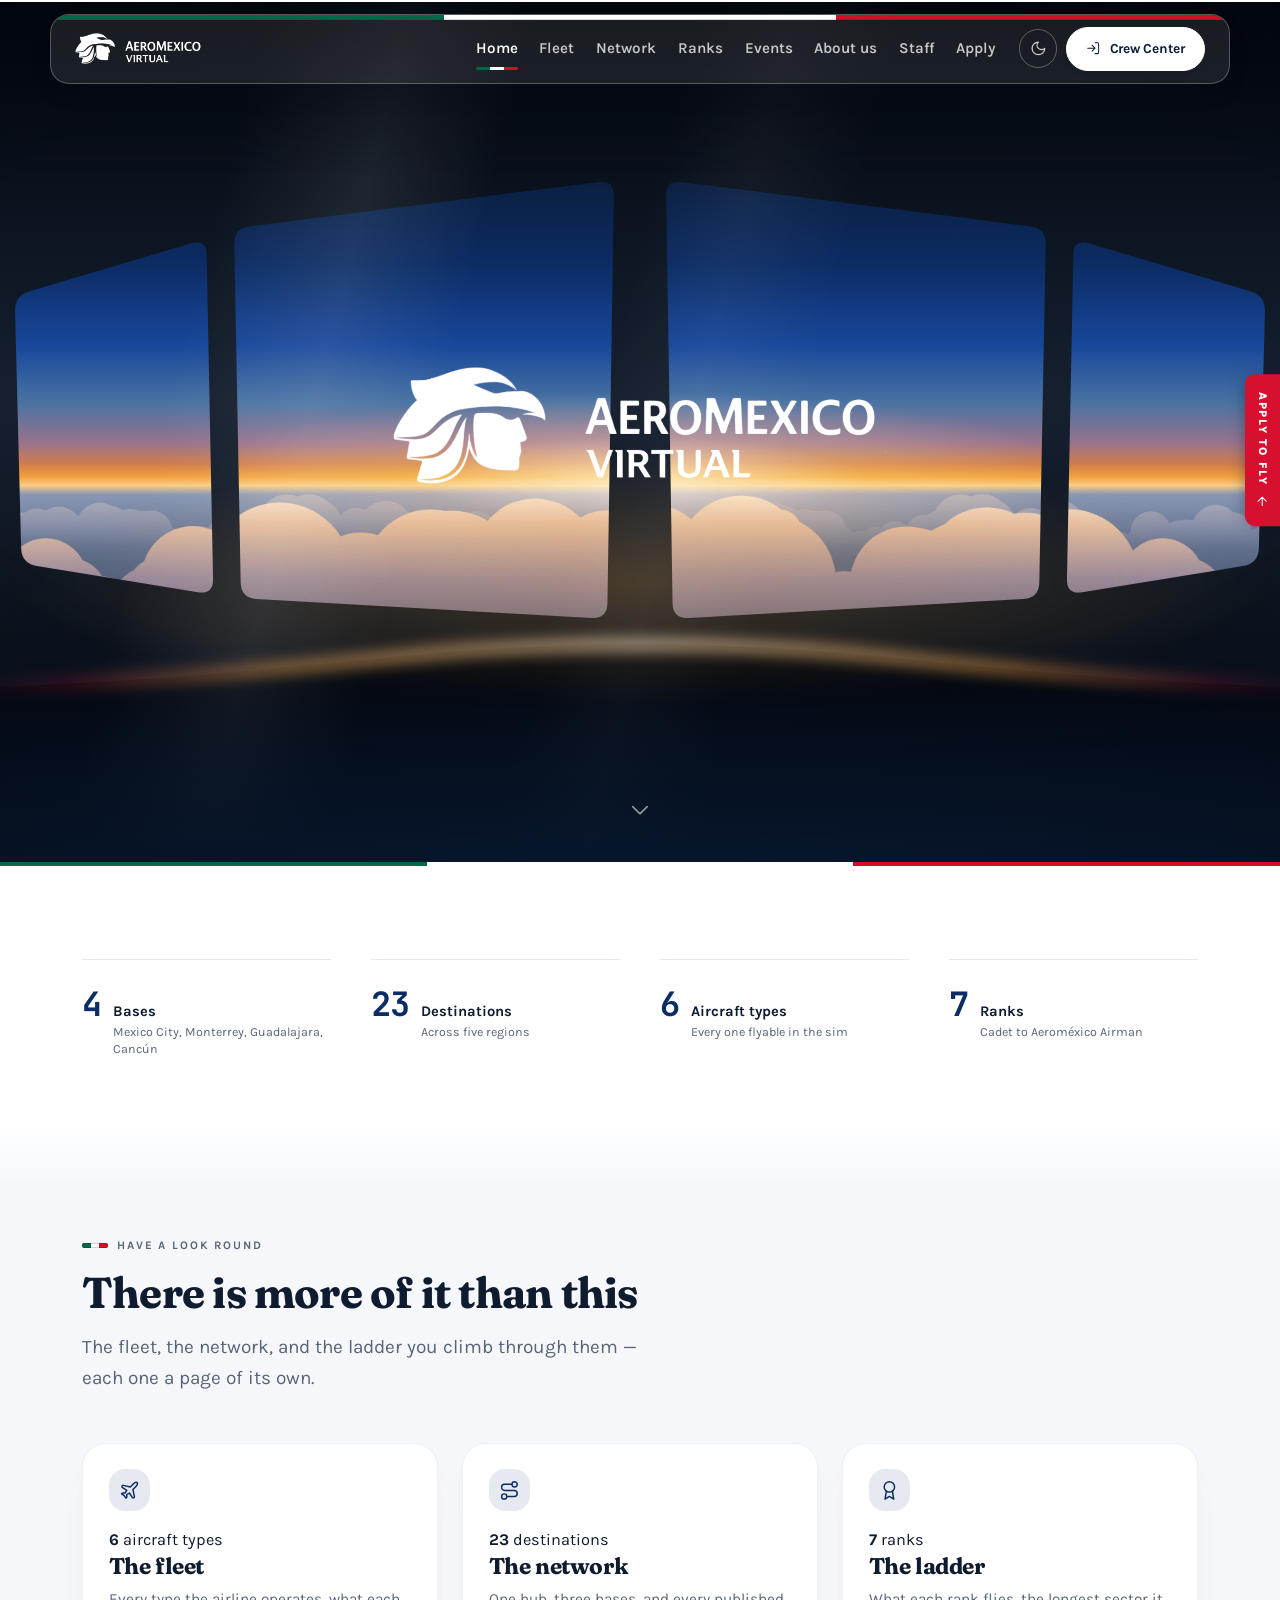
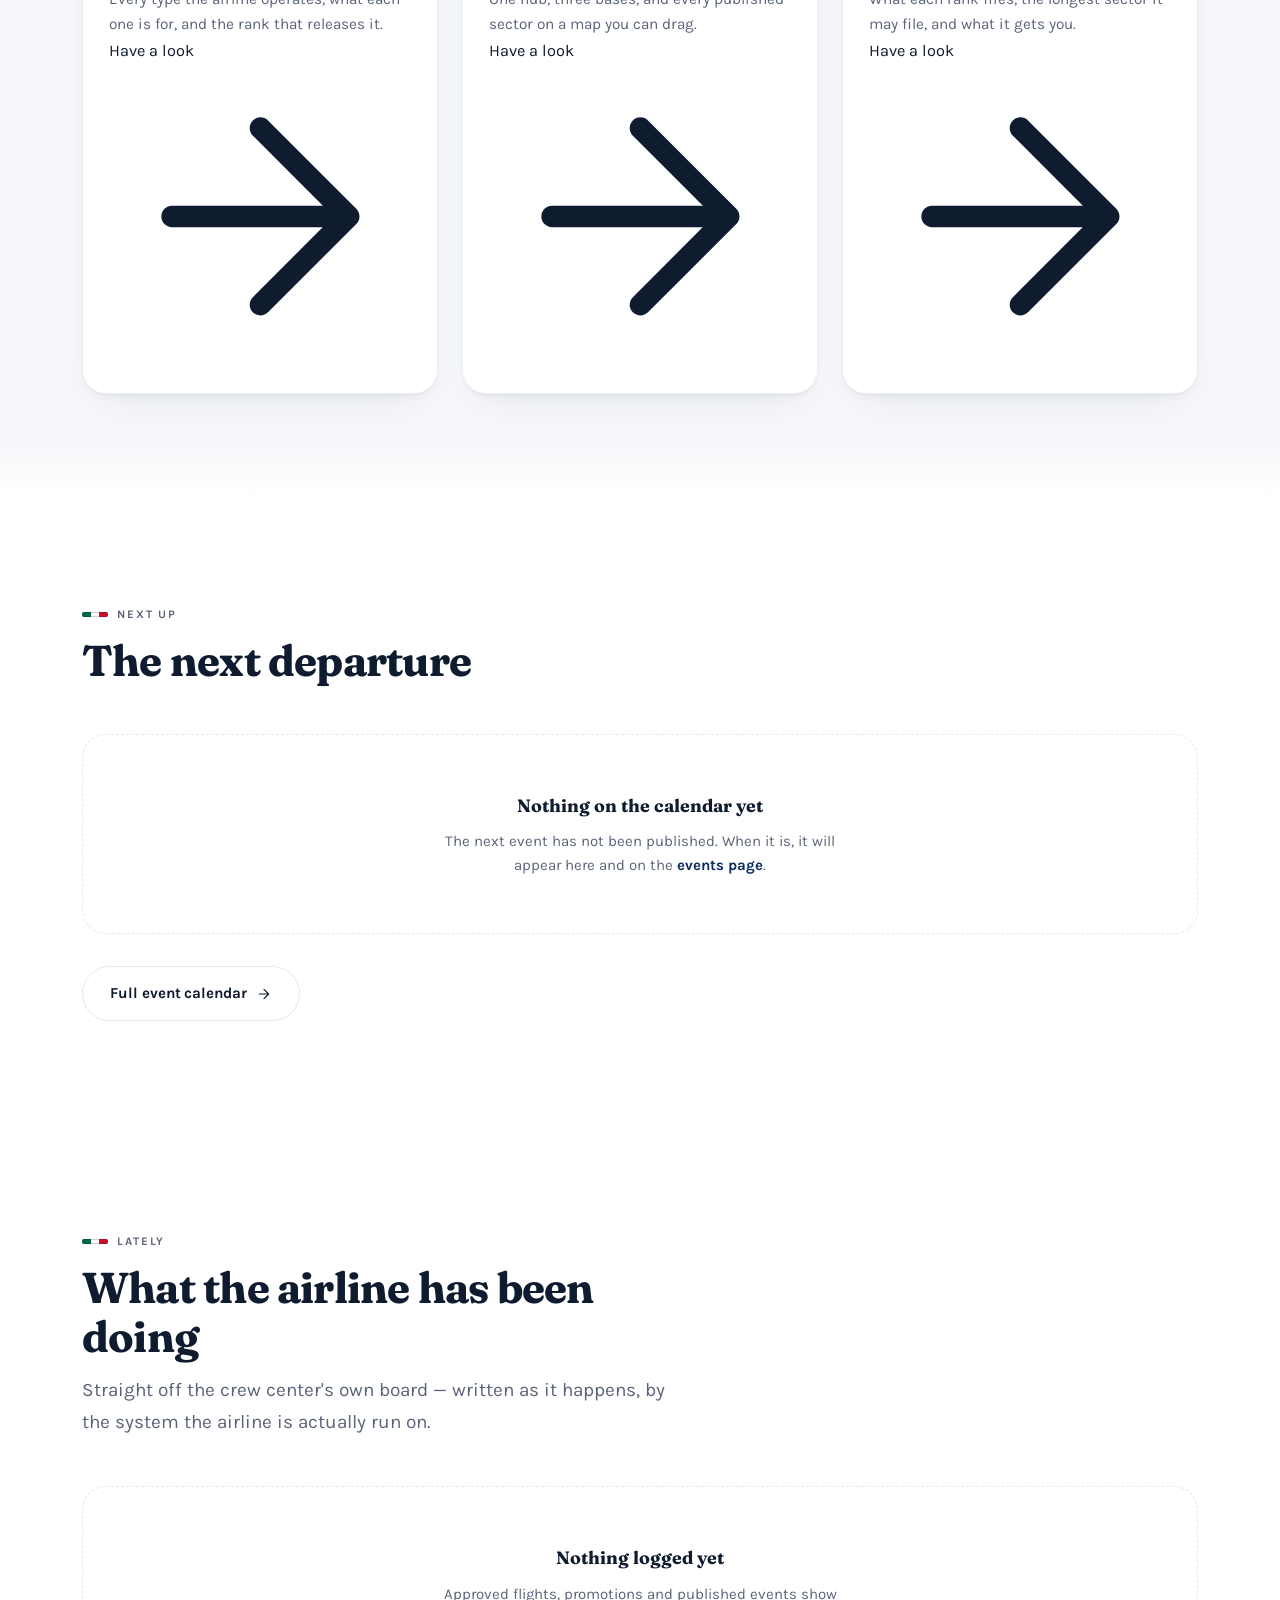
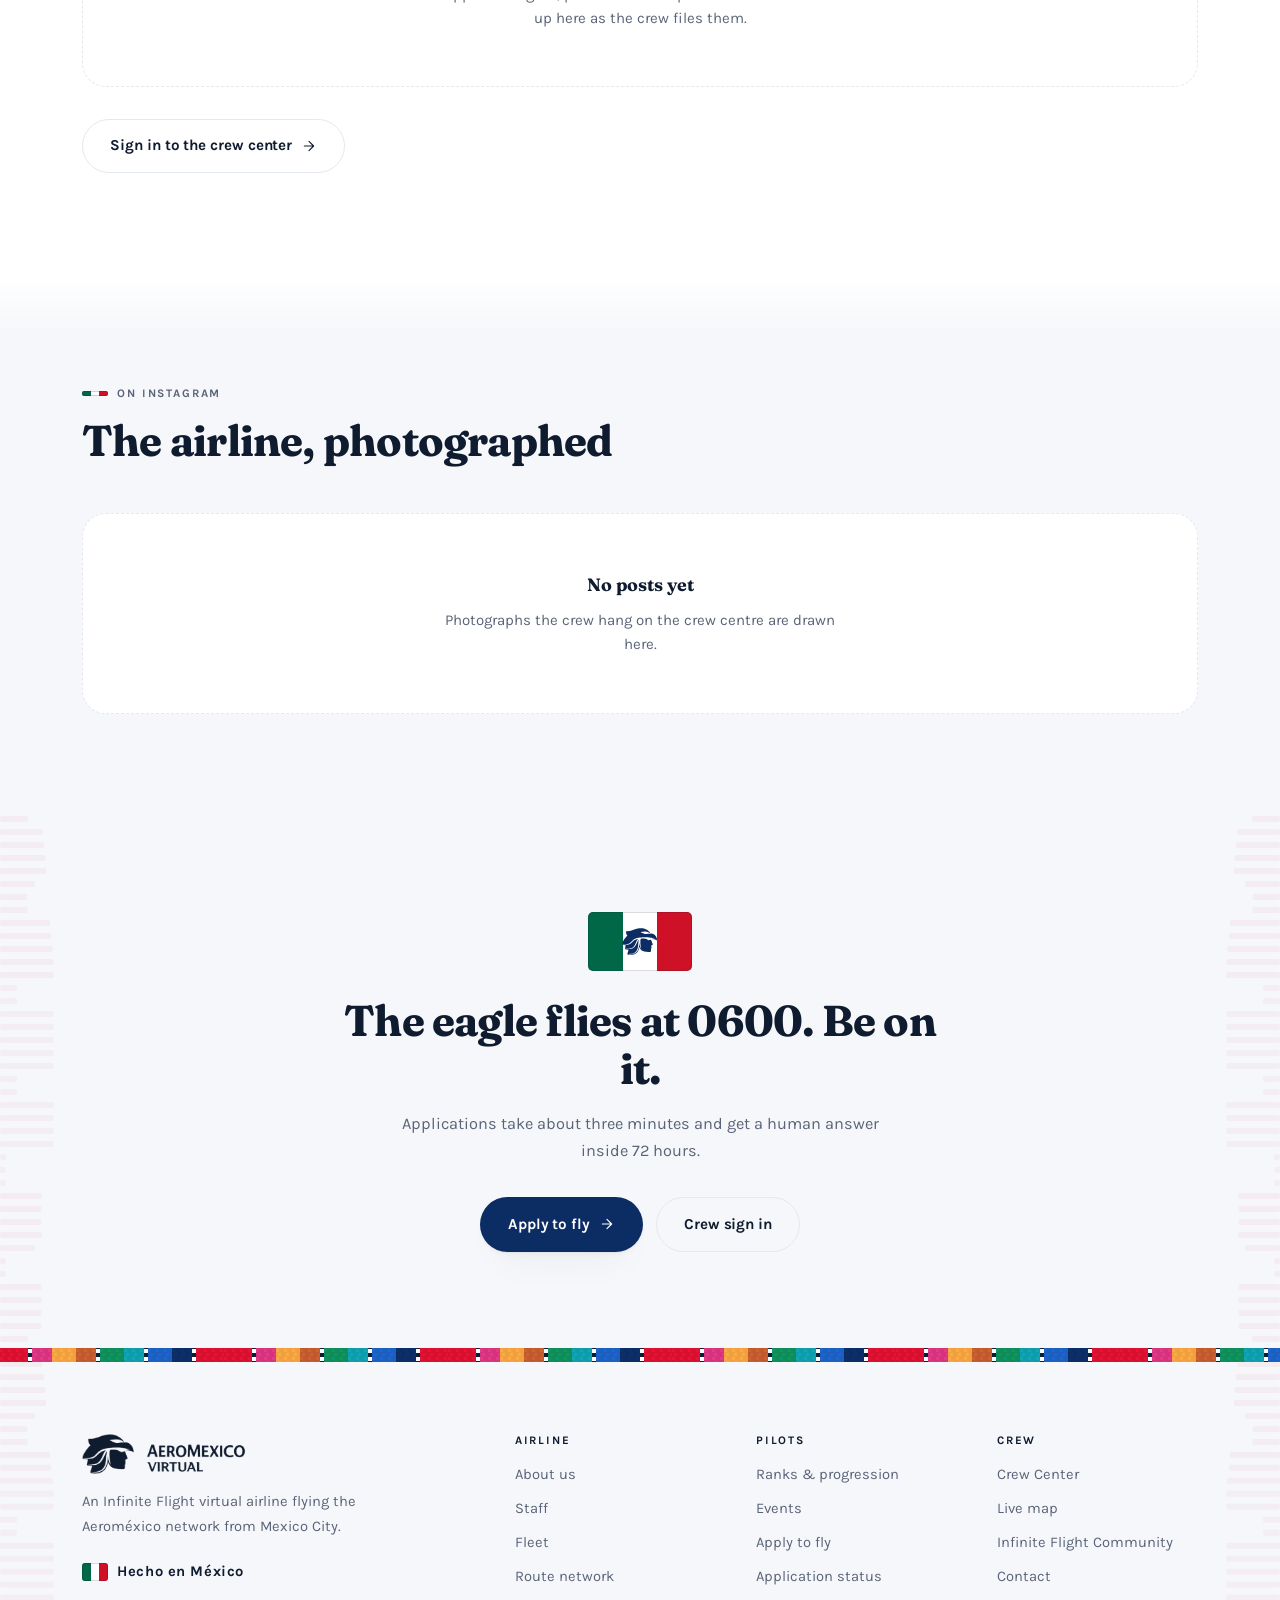
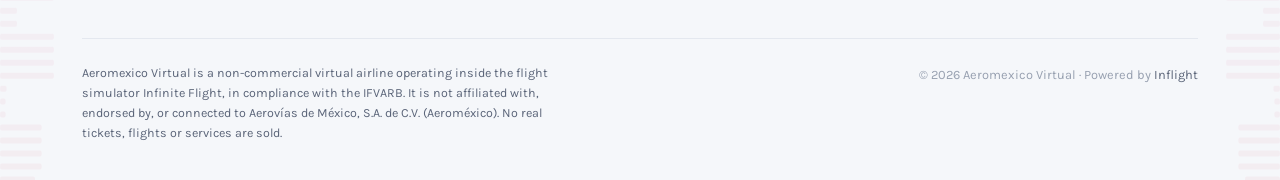
==== commit 8a737fed: "Give every other page the same aeroplane, looking somewhere else The home page opens at a cabin wind" ====
--- a/index.html
+++ b/index.html
@@ -95,36 +95,44 @@
              reader should be handed the <h1> below, not a list of empty divs.
              Order is back to front and that is load-bearing — the sky is behind
              the cabin wall, which is behind the structure that replaces it. -->
-        <div class="deck" aria-hidden="true">
-            <!-- Outside. A dawn at altitude: the gradient is the sky, the sun
-                 is a single soft radial low in it, and the two cloud decks
-                 are the same geometry at two scales and two speeds, which is
-                 what makes the distance between them read. -->
-            <div class="deck__sky">
-                <div class="deck__sun"></div>
-                <div class="deck__cloud deck__cloud--far"></div>
-                <div class="deck__cloud deck__cloud--near"></div>
+        <div class="sky sky--dawn deck" aria-hidden="true">
+            <!-- ONE FRAME, and everything in the picture is inside it. See THE
+                 SKY in brand.css: a gradient's horizon is a percentage of its
+                 own element and a mask is cropped to the box, and on a box that
+                 is not 1.6:1 those two stop agreeing. -->
+            <div class="sky__frame">
+                <!-- Outside. A dawn at altitude: the gradient is the sky, the
+                     sun is a single soft radial low in it, and the two cloud
+                     decks are the same generator at two scales and two speeds,
+                     which is what makes the distance between them read. -->
+                <div class="sky__air">
+                    <div class="sky__sun"></div>
+                    <div class="sky__cloud sky__cloud--far"></div>
+                    <div class="sky__cloud sky__cloud--near"></div>
+                </div>
+
+                <!-- ACT ONE: the cabin. A wall with one window in it, lit only
+                     by what comes through the hole. The bezel is the depth of
+                     the reveal — the single detail that stops the aperture
+                     reading as a shape cut out of a rectangle. -->
+                <div class="deck__cabin"></div>
+                <div class="deck__bezel"></div>
+
+                <!-- ACT TWO: the flight deck, arriving as the wall rushes past —
+                     the push has no element of its own, it is what these two
+                     doing opposite things at the same moment look like. The
+                     glareshield is a second, darker mass over the structure, so
+                     the deck reads as a room rather than a stencil; the glow is
+                     the instruments, which is all you can see of them from this
+                     angle. -->
+                <div class="deck__frame"></div>
+                <div class="deck__glare"></div>
+                <div class="sky__glow deck__glow"></div>
+                <!-- Two rakes of light across the glass. Nothing is masked here
+                     — it is what tells you there is glass between you and the
+                     sky. -->
+                <div class="deck__glass"></div>
             </div>
-
-            <!-- ACT ONE: the cabin. A wall with one window in it, lit only by
-                 what comes through the hole. The bezel is the depth of the
-                 reveal — the single detail that stops the aperture reading as
-                 a shape cut out of a rectangle. -->
-            <div class="deck__cabin"></div>
-            <div class="deck__bezel"></div>
-
-            <!-- ACT TWO: the flight deck, arriving as the wall rushes past —
-                 the push has no element of its own, it is what these two doing
-                 opposite things at the same moment look like. The glareshield
-                 is a second, darker mass over the structure, so the deck reads
-                 as a room rather than a stencil; the glow is the instruments,
-                 which is all you can see of them from this angle. -->
-            <div class="deck__frame"></div>
-            <div class="deck__glare"></div>
-            <div class="deck__glow"></div>
-            <!-- Two rakes of light across the glass. Nothing is masked here —
-                 it is what tells you there is glass between you and the sky. -->
-            <div class="deck__glass"></div>
         </div>
 
         <div class="wrap hero__content">
--- a/assets/brand.css
+++ b/assets/brand.css
@@ -806,9 +806,19 @@
         var(--mx-green) 0 33.333%, #FFF 0 66.666%, var(--mx-red) 0);
     box-shadow: inset 0 0 0 1px rgba(15, 27, 46, .18);
 }
-:root[data-theme="dark"] .rule,
-/* Nothing on this site sits on a dark ground any more, so .rule keeps the
-   hairline that stops its white middle band vanishing into the page. */
+/* A DANGLING SELECTOR LIVED HERE and was a real bug, not untidiness: the line
+   read `:root[data-theme="dark"] .rule,` with a trailing comma and no block,
+   so the parser joined it to the next rule in the file. Every `.rule` in dark
+   mode was getting `.table-scroll`'s surface, border, radius and shadow, and
+   rendering as a faint grey box instead of the flag. It was invisible while no
+   `.rule` sat anywhere you would notice; the page headers put one on a
+   picture, and there it was.
+
+   What it was left over from is the note that used to follow it: nothing on
+   this site sat on a dark ground any more, so the dark override was dropped
+   and only its selector survived. Something does again — every page header —
+   and that case is handled in PAGE HEADERS rather than by theme, because a
+   header is dark in BOTH themes. */
 
 /* --- Table --- */
 /* Now a framed panel, on the same instruction as the cards, and this is the
@@ -1129,17 +1139,21 @@
     }
 }
 
-/* THE ISLAND FLOATS OVER THE PHOTOGRAPH. The hero is pulled up by the height
-   of the sticky block and given it back as padding, so nothing inside the hero
+/* THE ISLAND FLOATS OVER THE PICTURE. The opening picture is pulled up by the
+   height of the sticky block and given it back as padding, so nothing inside it
    moves — only the picture grows upward, under the bar.
 
-   Scoped to a .hero--live that is the FIRST thing in main. Every other page
-   keeps the island on its own ground, where its border and shadow have a white
-   edge to read against. */
-main > .hero--live:first-child {
+   EVERY PAGE HAS ONE NOW: the home page's hero, and the sky header on the other
+   seven. Both are matched here, and both must be, because `.is-over-hero` puts
+   white type in the bar the moment either exists — a page whose picture was not
+   pulled up leaves that white type on the white page above it, which is a bar
+   with no links in it. Anything that becomes a third opening picture goes in
+   this selector on the day it is written. */
+main > :is(.hero--live, .skyhead):first-child {
     margin-top: calc(var(--header-h) * -1);
-    padding-top: calc(var(--header-h) + clamp(4rem, 9vw, 6rem));
-}
+}
+main > .hero--live:first-child { padding-top: calc(var(--header-h) + clamp(4rem, 9vw, 6rem)); }
+main > .skyhead:first-child { padding-top: calc(var(--header-h) + clamp(2.5rem, 6vw, 4rem)); }
 
 /* ---- The bar, while it is ON the photograph -------------------------------
    Glass rather than paper: barely there, so the aeroplane runs behind it, and
@@ -2462,6 +2476,307 @@
     .table-scroll { padding-block: .2rem; }
 }
 
+/* ================================ THE SKY ================================
+   ONE PICTURE SYSTEM, USED BY EVERY PAGE ON THE SITE.
+
+   The home page opens at a cabin window and flies forward into the flight
+   deck. Every other page opens on a different view out of the same aeroplane —
+   over the wing, a city at night, trails climbing, an airfield in lights, a row
+   of cabin windows, a fin at dusk, the door. They are not eight designs. They
+   are one atmosphere, one set of switches and one coordinate frame, with a
+   different generated mask laid into it and a different time of day.
+
+   WHAT IS IN A SKY, back to front:
+
+     .sky           the box. Clips, and is the container the frame measures.
+     .sky__frame      ONE 1600x1000 frame, sized to COVER the box.
+       .sky__air        the gradient, the sun and the two cloud decks
+       .sky__geo        the page's view, as a mask
+       .sky__geo--lit   a second mask for anything that emits rather than blocks
+     .sky::after      the vignette, and the foot that hands over to the page
+
+   THE FRAME IS THE WHOLE TRICK, and it is worth understanding before touching
+   any number below. A gradient's horizon is a percentage of its own element. A
+   mask mounted at `cover` is cropped to the box's ratio. Those two agree only
+   when the box happens to be 1.6:1 — and a page header is a wide, shallow band
+   nowhere near it. Measured on the first build of the home page: at 2560x864
+   the flight deck's glareshield sat 4.3% below its own sunrise.
+
+   So nothing is mounted on the box. Everything is mounted inside `.sky__frame`,
+   which is 1600x1000 scaled to cover the box and centred, exactly as
+   `object-fit: cover` would size a photograph — and every layer inside it is a
+   plain `inset: 0` child at `mask-size: 100% 100%`. One coordinate system, no
+   cropping maths, and the generators can place a runway's vanishing point on
+   the horizon by putting it at y=550 and trusting it. The clipping is done by
+   `overflow: hidden` on the box.
+
+   That is also why the cloud tiles are sized in PERCENT here and not in `svh`
+   as a first pass had them: inside the frame, a tile's aspect ratio is a fixed
+   fraction of a fixed box, so it is right at every viewport by construction
+   rather than by a number tuned per component.
+
+   NOTHING IN ANY SKY IS DRAWN. brand.css's standing rule is that no pictorial
+   artwork may be invented and that geometry emitted from parameters is the one
+   exception. Every mask is emitted:
+
+     tools/make-flightdeck.py   the cabin window and the flight deck
+     tools/make-cloudbank.py    the two cumulus decks
+     tools/make-views.py        the seven page views
+
+   All are MONOCHROME MASKS, like mark.svg and greca.svg, so whether a view is
+   a dark interior or a lit exterior is decided here. Read those three script
+   headers before changing a shape; do not edit the SVGs.
+
+   TWO SWITCHES, `--sky-t` AND `--sky-loop`, AND NO SECOND COPY OF THE END
+   STATE. `--sky-t` multiplies every duration and delay in every arrival. At 1
+   it runs; at 0 every animation is 0s long and `fill-mode: both` lands it on
+   its last frame instantly. `--sky-loop` parks the ambient loops — the cloud
+   drift, the instrument glow, the view's float — at their first keyframe,
+   which every one of them is written to make its resting state. Reduced motion
+   sets both, and so does `[data-still]` (a page opened already scrolled) and
+   `[data-away]` (scrolled past, or a background tab), from site.js and
+   hero.js. A still sky is therefore the same rules with two numbers changed,
+   not a second set of declarations that can drift out of step.
+   ========================================================================= */
+
+.sky {
+    position: absolute; inset: 0; z-index: -1;
+    overflow: hidden; pointer-events: none;
+    /* The frame measures itself against this box, in cqw/cqh. */
+    container-type: size;
+    --sky-t: 1;
+    --sky-loop: running;
+}
+
+/* `object-fit: cover`, written out. The larger of "as wide as the box" and
+   "as wide as 1.6 times its height" on each axis, then centred by offsetting
+   half the overhang — with `left`/`top` rather than a transform, because
+   `transform`, `scale` and `translate` are all spoken for by the animations
+   that run on the layers inside. */
+.sky__frame {
+    --fw: max(100cqw, calc(100cqh * 1.6));
+    --fh: max(100cqh, calc(100cqw / 1.6));
+    position: absolute;
+    width: var(--fw); height: var(--fh);
+    left: calc((100cqw - var(--fw)) / 2);
+    top: calc((100cqh - var(--fh)) / 2);
+}
+.sky__frame > *, .sky__air > * { position: absolute; inset: 0; }
+
+/* ---- The atmosphere -------------------------------------------------------
+   A single vertical ramp through the whole sky, and every stop is a token so
+   one set of rules serves dawn, day, dusk and night. THE HORIZON IS AT 55% and
+   the generators hard-code it as y=550 of 1000; move it here and the runway,
+   the city and the wing tip all come off it at once.
+
+   It carries a little overscan so the float below can move it without opening
+   a gap along the edge the frame happens to fit exactly. */
+.sky__air {
+    inset: -12px;
+    background: linear-gradient(180deg,
+        var(--sky-void) 0%, var(--sky-night) 9%, var(--sky-high) 20%,
+        var(--sky-mid) 31%, var(--sky-low) 40%, var(--sky-haze) 46.5%,
+        var(--sky-blush) 51%, var(--sky-ember) 53.4%, var(--sky-sun) 54.8%,
+        var(--sky-flare) 55.8%, var(--sky-pale) 56.8%, var(--sky-deep) 65%,
+        var(--sky-dusk) 80%, var(--sky-abyss) 100%);
+}
+
+/* The sun. Kept TIGHT: screened over the whole lower sky it stops being a sun
+   and becomes haze, and the cloud deck loses the dark it needs to sit on.
+   `--sun-x` moves it along the horizon, which is most of what separates one
+   time of day from another once the ramp above has been re-tinted. */
+.sky__sun {
+    background: radial-gradient(var(--sun-w, 42%) var(--sun-h, 13%)
+        at var(--sun-x, 50%) 55.2%,
+        color-mix(in srgb, var(--sun-core) 82%, transparent) 0,
+        color-mix(in srgb, var(--sun-halo) 34%, transparent) 38%,
+        transparent 76%);
+    mix-blend-mode: screen;
+}
+
+/* ---- The weather ----------------------------------------------------------
+   Two decks off the same generator, at two scales and two speeds: one layer
+   drifting is a moving picture, two at different rates is distance. Both start
+   at the horizon and hang below it, because that is where a deck seen from
+   above goes; the tiles are trimmed to their own cloud tops by the generator,
+   so the top edge of the element IS the top of the weather.
+
+   THE TILE WIDTHS ARE DERIVED. Each is the emitted tile's aspect ratio times
+   the band's height, expressed as a fraction of the frame's width — a 6.35:1
+   tile in a band 20% of a 1.6:1 frame is 6.35 x 0.20 / 1.6 = 79.4% of the
+   frame wide. tools/make-cloudbank.py prints that aspect every time it runs,
+   because it MEASURES the tile height off the geometry. Retune the clouds,
+   carry the number here, or the deck starts stretching.
+
+   The element holds four tiles and the drift moves it by exactly one, which
+   lands on a tile boundary so the loop has no seam. Animating `mask-position`
+   instead would repaint the mask every frame. */
+.sky__cloud {
+    inset: auto auto 23.5% 0; height: 20%;
+    width: calc(var(--tile) * 4);
+    -webkit-mask-repeat: repeat-x; mask-repeat: repeat-x;
+    -webkit-mask-size: 25% 100%; mask-size: 25% 100%;
+    animation: skyDrift linear infinite;
+    animation-play-state: var(--sky-loop);
+    will-change: transform;
+}
+.sky__cloud--near {
+    --tile: 79.4%;                       /* 6.35 x 0.200 / 1.6 */
+    -webkit-mask-image: url('/assets/img/cloudbank.svg');
+            mask-image: url('/assets/img/cloudbank.svg');
+    background: linear-gradient(180deg, var(--cloud-lit) 0, var(--cloud-warm) 19%,
+                var(--cloud-mid) 48%, var(--cloud-shade) 100%);
+    animation-duration: 96s;
+}
+/* Further off: a smaller tile, so the same geometry comes out as smaller
+   cloud. Its lumps sit in the top third of a tile with a long skirt, so it
+   starts on the same horizon and runs on down past 73% — under the lowest
+   glass in the flight deck and under the foot of a window. Its own bottom edge
+   is a straight horizontal cut and the near deck in front of it has gaps. */
+.sky__cloud--far {
+    inset: auto auto 27% 0; height: 16.5%;
+    --tile: 47.9%;                       /* 4.64 x 0.165 / 1.6 */
+    -webkit-mask-image: url('/assets/img/cloudbank-far.svg');
+            mask-image: url('/assets/img/cloudbank-far.svg');
+    background: linear-gradient(180deg, var(--cloud-far-lit) 0, var(--cloud-far-mid) 22%,
+                var(--cloud-far-shade) 38%, var(--sky-deep) 100%);
+    opacity: .46;
+    animation-duration: 182s;
+}
+
+/* ---- The view -------------------------------------------------------------
+   The page's own geometry. `--geo` is the file and `--geo-paint` is what it is
+   made of, which is the whole reason these are masks: a wing lit from above at
+   dawn and a cabin wall at almost no light are the same kind of object here. */
+/* A view that BLOCKS light — a wing, a wall, a fin. Masked and painted. */
+.sky__geo {
+    -webkit-mask: var(--geo) no-repeat center / 100% 100%;
+            mask: var(--geo) no-repeat center / 100% 100%;
+    background: var(--geo-paint);
+}
+/* A view that EMITS it — a city, a runway's lights, a trail catching the sun.
+   THE BLUR IS ON THIS ELEMENT AND THE MASK IS ON ITS ::before, and that order
+   is load-bearing rather than tidy: a filter is applied BEFORE the mask clips,
+   so a masked element that blurs itself has the glow clipped straight back to
+   the shape it came from and there is no glow left at all. Masking the pseudo
+   and blurring the parent lets the light spread past its own edge, which is
+   what light does.
+   `background` on the element itself is therefore free, and is the diffuse
+   haze a city or an approach throws up around the points of it. */
+.sky__glow {
+    filter: blur(var(--glow-blur, 7px));
+    opacity: var(--glow-opacity, 1);
+}
+.sky__glow::before {
+    content: ""; position: absolute; inset: 0;
+    -webkit-mask: var(--geo) no-repeat center / 100% 100%;
+            mask: var(--geo) no-repeat center / 100% 100%;
+    background: var(--geo-paint);
+}
+
+/* ---- The close ------------------------------------------------------------
+   A vignette so the corners fall away, and a foot that goes to the airline's
+   navy — every sky on this site hands over to white paper on a crisp edge
+   under the tricolour, and that edge is asserted in tools/test-motion.js. */
+.sky::after {
+    content: ""; position: absolute; inset: 0; z-index: 1;
+    background:
+        radial-gradient(128% 86% at 50% 42%, transparent 46%,
+            color-mix(in srgb, var(--sky-void) 82%, transparent) 100%),
+        linear-gradient(180deg,
+            color-mix(in srgb, var(--sky-void) 62%, transparent) 0, transparent 20%,
+            transparent 74%, color-mix(in srgb, var(--am-navy) 70%, transparent) 93%,
+            var(--am-navy) 100%);
+}
+
+/* ---- The times of day -----------------------------------------------------
+   Four packs of the same fourteen stops. `--dawn` is the home page's, to the
+   value — it is the sky the hero was tuned against and the others are read off
+   it rather than invented separately.
+
+   A pack is COLOUR ONLY. The horizon does not move, the sun does not change
+   size, and no pack touches a layout number: a time of day that also re-framed
+   the picture would mean every generated view had to be checked against four
+   geometries instead of one. */
+.sky--dawn {
+    --sky-void: #02070E; --sky-night: #04101F; --sky-high: #0A1D3B;
+    --sky-mid: #0C2C64;  --sky-low: #17479A;   --sky-haze: #4A73A2;
+    --sky-blush: #98738C; --sky-ember: #D07D4C; --sky-sun: #F2A03D;
+    --sky-flare: #F9CB84; --sky-pale: #8A98B4;  --sky-deep: #46587A;
+    --sky-dusk: #1E2B45;  --sky-abyss: #101932;
+    --sun-core: #FFE6BC;  --sun-halo: var(--am-marigold);
+    --cloud-lit: #FFEBD2; --cloud-warm: #E4BEA2; --cloud-mid: #97899E;
+    --cloud-shade: #3B4767;
+    --cloud-far-lit: #EBD4C4; --cloud-far-mid: #A9A8BA; --cloud-far-shade: #6E7B95;
+}
+/* Midday at altitude: the sky above is the deepest blue there is, the warm
+   band all but closes up, and the cloud tops go white rather than gold. */
+.sky--day {
+    --sky-void: #020A1A; --sky-night: #05173A; --sky-high: #0B2A6B;
+    --sky-mid: #10409B;  --sky-low: #2064C4;   --sky-haze: #4E8ED8;
+    --sky-blush: #86B4DF; --sky-ember: #B9D4EA; --sky-sun: #E6F1F8;
+    --sky-flare: #F4FAFD; --sky-pale: #C3D2E2;  --sky-deep: #7E93AC;
+    --sky-dusk: #46586F;  --sky-abyss: #2B3B51;
+    --sun-core: #FFFFFF;  --sun-halo: #CFE4F6;
+    --cloud-lit: #FFFFFF; --cloud-warm: #EAF1F8; --cloud-mid: #B6C2D2;
+    --cloud-shade: #61748E;
+    --cloud-far-lit: #F1F5FA; --cloud-far-mid: #C5CEDB; --cloud-far-shade: #8D9BAF;
+}
+/* The other end of the day, and warmer for it: more rosa, less marigold, and
+   the blue above already gone to indigo. */
+.sky--dusk {
+    --sky-void: #050310; --sky-night: #0B0A22; --sky-high: #17163E;
+    --sky-mid: #262357;  --sky-low: #45336E;   --sky-haze: #74406F;
+    --sky-blush: #A8496A; --sky-ember: #D45D4E; --sky-sun: #F08A3C;
+    --sky-flare: #FFC178; --sky-pale: #9D8098;  --sky-deep: #4E4265;
+    --sky-dusk: #211C38;  --sky-abyss: #120F24;
+    --sun-core: #FFD7A0;  --sun-halo: var(--am-rosa);
+    --cloud-lit: #FFD9B4; --cloud-warm: #E0A08E; --cloud-mid: #8C6E8A;
+    --cloud-shade: #362F52;
+    --cloud-far-lit: #DFB9AE; --cloud-far-mid: #9A86A4; --cloud-far-shade: #5F5878;
+}
+/* Night, and the one pack with no warm band at all: the horizon is a cold
+   line and everything under it is the city's own light, which is why the only
+   view that uses this is the one that supplies its own. */
+.sky--night {
+    --sky-void: #01030A; --sky-night: #030716; --sky-high: #061026;
+    --sky-mid: #0A1938;  --sky-low: #10254B;   --sky-haze: #17325F;
+    --sky-blush: #1E3C6D; --sky-ember: #27497C; --sky-sun: #35598C;
+    --sky-flare: #4A6E9E; --sky-pale: #22385A;  --sky-deep: #101E36;
+    --sky-dusk: #080F1E;  --sky-abyss: #03060E;
+    --sun-core: #7FA6E8;  --sun-halo: #1B5FC1;
+    --cloud-lit: #2E4467; --cloud-warm: #253A5B; --cloud-mid: #172940;
+    --cloud-shade: #0A1322;
+    --cloud-far-lit: #26395A; --cloud-far-mid: #1A2A44; --cloud-far-shade: #101C2E;
+}
+
+/* ---- The loops ------------------------------------------------------------
+   The ones that never stop. Every one begins on its resting frame, so pausing
+   at 0% — which is what `--sky-loop: paused` does — is a still picture rather
+   than a half-finished one. A keyframe list that started at an extreme would
+   make the still version subtly wrong in a way nothing would catch. */
+@keyframes skyDrift {
+    from { transform: translateX(0); }
+    to   { transform: translateX(-25%); }
+}
+/* The aeroplane riding. Five frame-units either way over seventeen seconds —
+   small enough that you would not catch it holding still, and it is the whole
+   difference between a picture and being in one. Only the VIEW moves: the
+   structure does not shift relative to the seat, the horizon does. */
+@keyframes skyFloat {
+    0%, 100% { translate: 0 0; }
+    30%      { translate: 0 -0.5%; }
+    70%      { translate: 0 0.5%; }
+}
+.sky__air {
+    animation: skyFloat 17s ease-in-out infinite;
+    animation-play-state: var(--sky-loop);
+}
+@keyframes skyBreathe {
+    0%, 100% { opacity: 1; }
+    50%      { opacity: .74; }
+}
+
 /* =========================== FLIGHT DECK HERO ============================
    THE WINDOW, THEN THE FLIGHT DECK, THEN THE EAGLE. NO WORDS ON IT AT ALL.
 
@@ -2490,34 +2805,13 @@
        concession. #5 was dark because white type needs a ground it stays
        legible on whatever the theme is doing. There is no type here. It is
        dark because it is a sunrise seen from the flight deck, which is dark.
-     * NOTHING IS CROPPED, because nothing here is a photograph. Every shape
-       below is generated to a common 1600x1000 frame and mounted with
-       `mask-size: cover`, so a narrow viewport cuts in from the sides and what
-       it cuts away is the outboard sliding windows — geometry that exists to
-       be lost. The two forward panes, the centre post, the roof and the
-       glareshield survive every ratio. The airframe photographs are not gone
-       from the site; they are on /fleet, uncropped, which is where a reader
-       who wants to look at an aeroplane goes.
-
-   NOTHING HERE IS DRAWN. The standing rule at the top of this file is that no
-   pictorial artwork may be invented, and that geometry emitted from parameters
-   is the one exception. All of it is emitted:
-
-     cabin-window.svg / cabin-bezel.svg        tools/make-flightdeck.py
-     flightdeck.svg / -glare.svg / -glow.svg   tools/make-flightdeck.py
-     cloudbank.svg / cloudbank-far.svg         tools/make-cloudbank.py
-
-   Every one is a MONOCHROME MASK, like mark.svg and greca.svg, so the colour
-   of the cabin, the deck and the instrument glow is decided here and not in
-   the files. Retune the shapes in the scripts and re-run them; do not edit the
-   SVGs, and do not add a hand-drawn layer beside them.
-
-   THE MASKS SHARE ONE FRAME. Every deck layer is an element at `inset: 0`
-   wearing a 1600x1000 mask at `center / cover`. That is what keeps the bezel
-   inside its own aperture and the underglow on the glareshield's own lip at
-   every width. A layer given its own mask-size or its own box comes adrift.
-
-   ---------------------------------------------------------------------------
+     * NOTHING IS CROPPED, because nothing here is a photograph. Everything is
+       generated into the shared 1600x1000 frame above, and a narrow viewport
+       cuts in from the sides — taking the outboard sliding windows, geometry
+       that exists to be lost. The airframe photographs are not gone from the
+       site; they are on /fleet, uncropped, which is where a reader who wants
+       to look at an aeroplane goes.
+
    THE MOVE. Three acts, once, and then it holds:
 
      0.0s  the sky comes up out of black
@@ -2530,25 +2824,13 @@
 
    It runs ONCE on load and never again: a hero that re-animates every time you
    scroll back to the top is a hero you learn to scroll past. It is CSS, not
-   script — hero.js does not touch any of it, so scripting off still gets the
-   whole sequence.
-
-   HOW IT IS SWITCHED OFF. `--deck-t` is a unitless multiplier on every
-   duration and delay in the move. At 1 it runs. At 0 every animation is 0s
-   long and `both` lands it on its last frame instantly — the finished flight
-   deck, no motion, nothing to skip. `--deck-loop` pauses the things that
-   never stop — the cloud drift, the instruments, the float, the chevron — at
-   their first frame, which every one of them is written to make its resting
-   state. Two custom properties, and the still version needs no duplicated
-   end-state rules that could drift out of step with the animated one.
-
-   It is set to 0 by prefers-reduced-motion, and by hero.js when the page opens
-   already scrolled — coming back to the home page on a #hash or a restored
-   scroll position should not start a four-second film nobody can see.
+   script — hero.js does not start it, time it or step it, so scripting off
+   still gets the whole sequence. `--sky-t` and `--sky-loop` above are how it
+   is switched off.
 
    EVERY LAYER IS OPTIONAL. The hero's own ground is the airline's navy, so a
    mask that will not load, an SVG that 404s or a browser without `mask` leaves
-   the lockup on navy — quieter than intended, never broken, and no layer below
+   the lockup on navy — quieter than intended, never broken, and no layer
    renders a placeholder. */
 
 .hero--live {
@@ -2566,59 +2848,19 @@
     padding-block: clamp(4rem, 9vw, 6rem) clamp(9rem, 18vw, 13rem);
     background: var(--am-navy); color: #FFF;
 }
-
-/* The two switches. See HOW IT IS SWITCHED OFF above. */
-.hero--deck {
-    --deck-t: 1;              /* multiplies every duration and delay          */
-    --deck-loop: running;     /* the drift, the glow, the float, the chevron  */
-    --deck-run: 4.8s;         /* the length of the whole move                 */
-}
-
-/* ---- The frame ------------------------------------------------------------
-   Behind everything, edge to edge, under the nav as well. Scenery: it carries
-   aria-hidden in the markup and no pointer events here. */
-.deck {
-    position: absolute; inset: 0; z-index: -1;
-    overflow: hidden; pointer-events: none;
-    animation: deckWake calc(1s * var(--deck-t)) var(--ease) both;
-}
-.deck > *, .deck__sky > * { position: absolute; inset: 0; }
-
-/* ---- Outside --------------------------------------------------------------
-   A sunrise at cruise, as a single vertical ramp: black at the top of the sky,
-   down through the blue the tail is painted in, into the warm band, and out
-   the far side into the shadowed top of the cloud deck.
-
-   THE HORIZON IS AT 55%, and that number is set by two things at once, which
-   is why it is not simply "halfway". In the flight deck it has to sit clear
-   above the glareshield lip (74% of the emitted frame) or the sunrise is
-   behind the coaming. At the window it is scaled 1.26 about 47%, which lifts
-   it to 57% — the lower half of the aperture, which is where you would
-   actually see it from a seat. Move it and check both, or one of the two acts
-   looks at nothing.
-
-   It starts scaled UP and settles to 1. That is the field of view opening: a
-   window shows you a narrow patch of sky, a windshield shows you the sky. Run
-   the other way round it reads as a zoom, which is a camera move rather than
-   an aeroplane. */
-.deck__sky {
-    background: linear-gradient(180deg,
-        #02070E 0%, #04101F 9%, #0A1D3B 20%, #0C2C64 31%,
-        #17479A 40%, #4A73A2 46.5%, #98738C 51%,
-        #D07D4C 53.4%, #F2A03D 54.8%, #F9CB84 55.8%,
-        #8A98B4 56.8%, #46587A 65%, #1E2B45 80%, #101932 100%);
-    /* Ten pixels of overscan, so the float below can move the sky without
-       opening a gap at the edge of the frame. */
-    inset: -10px;
+.hero--deck { --sky-run: 4.8s; }        /* the length of the whole move */
+
+/* The hero's own settle, on top of the shared float. TWO ANIMATIONS ON ONE
+   ELEMENT AND NEITHER IS `transform`: the settle is `scale` and the float is
+   `translate`, the individual transform properties, which compose. Written as
+   two `transform` animations the last would simply win. */
+.hero--deck .sky__air {
     transform-origin: 50% 47%;
-    /* TWO ANIMATIONS ON ONE ELEMENT, AND NEITHER IS `transform`. The settle is
-       `scale` and the float is `translate` — the individual transform
-       properties, which compose. Written as two `transform` animations the
-       last one would simply win and the other would never be seen. */
-    animation: deckSky calc(var(--deck-run) * var(--deck-t)) cubic-bezier(.5, 0, .18, 1) both,
-               deckFloat 17s ease-in-out infinite;
-    animation-play-state: running, var(--deck-loop);
-}
+    animation: deckSky calc(var(--sky-run) * var(--sky-t)) cubic-bezier(.5, 0, .18, 1) both,
+               skyFloat 17s ease-in-out infinite;
+    animation-play-state: running, var(--sky-loop);
+}
+.hero--deck .sky { animation: deckWake calc(1s * var(--sky-t)) var(--ease) both; }
 
 /* THE VIEW CAN BE A FILM. AMV_DATA.video is empty as the site ships, and if
    the VA ever fills it hero.js drops the clip in here and adds this class. The
@@ -2626,99 +2868,10 @@
    view still opens up as you come forward, and the deck, the glareshield and
    the lockup are untouched. `cover` on a black ground, because a clip and a
    viewport rarely share a ratio and a letterboxed hero is a bug. */
-.deck__sky--film { background: #02070E; }
-.deck__sky--film > .deck__sun,
-.deck__sky--film > .deck__cloud { display: none; }
+.sky__air--film { background: var(--sky-void); }
+.sky__air--film > .sky__sun,
+.sky__air--film > .sky__cloud { display: none; }
 .deck__film { width: 100%; height: 100%; object-fit: cover; }
-
-/* The sun. One soft radial sat on the horizon, screened so it lifts the band
-   it is sitting in rather than painting a disc on top of it. */
-.deck__sun {
-    /* Kept TIGHT. Screened over the whole lower sky it stops being a sun and
-       becomes haze, and the cloud deck loses the dark it needs to sit on. */
-    background: radial-gradient(42% 13% at 50% 55.2%,
-        color-mix(in srgb, #FFE6BC 82%, transparent) 0,
-        color-mix(in srgb, var(--am-marigold) 34%, transparent) 38%,
-        transparent 76%);
-    mix-blend-mode: screen;
-}
-
-/* The deck below, twice. Two tiles off the same generator, at two scales and
-   two speeds — one layer drifting is a moving picture, two at different rates
-   is distance.
-
-   THE TILE IS SIZED OFF THE VIEWPORT HEIGHT, which looks like the wrong axis
-   and is the right one. These tiles are painted with `preserveAspectRatio:
-   none`, so the element's box decides their proportions — and the element's
-   HEIGHT is a fraction of the hero while its width is the whole viewport. Size
-   the tile as a fraction of the width and a phone squashes a 5.76:1 tile into
-   2.3:1, which turns round cloud tops into spikes. Sized off the height, the
-   squash is the same at every ratio, which is to say there is none.
-
-   `max(…vw, …svh)` is the floor under that: three tiles have to be able to
-   cover the frame after the drift has moved one of them off, and on a very
-   wide, very short viewport a tile scaled purely off the height would not.
-
-   THE svh FIGURES BELOW ARE DERIVED, NOT CHOSEN: each is the emitted tile's
-   own aspect ratio times the band's height in this file. tools/make-cloudbank.py
-   prints that ratio every time it runs, because it MEASURES the tile height off
-   the geometry — retune the clouds and the number here has to follow, or the
-   deck starts stretching again on a phone.
-
-   The drift itself is a transform on an element four tiles wide, moved by
-   exactly one tile. That lands on a tile boundary, so the loop has no seam;
-   animating `mask-position` instead would repaint the mask every frame. */
-.deck__cloud {
-    /* Both decks start AT the horizon (56.5%) and hang below it, because that
-       is where a deck seen from above goes. The tiles are trimmed to their own
-       cloud tops by the generator, so the top edge of the element IS the top
-       of the weather — that is why one `bottom`/`height` pair puts the deck on
-       the horizon, and why a retune there does not open a gap here.
-
-       Anything below about 74% is behind the glareshield once the flight deck
-       arrives; it is there for the window, where the 1.26 scale drags it up
-       into view. */
-    inset: auto auto 23.5% 0; height: 20%;
-    width: calc(var(--tile, 127svh) * 4);
-    -webkit-mask-repeat: repeat-x; mask-repeat: repeat-x;
-    -webkit-mask-size: var(--tile, 127svh) 100%; mask-size: var(--tile, 127svh) 100%;
-    animation: deckDrift linear infinite;
-    animation-play-state: var(--deck-loop);
-    will-change: transform;
-}
-.deck__cloud--near {
-    /* 6.35 (the tile) x 0.20 (the band) = 1.27. */
-    --tile: max(60vw, 127svh);
-    -webkit-mask-image: url('/assets/img/cloudbank.svg');
-            mask-image: url('/assets/img/cloudbank.svg');
-    /* Lit tops, shadowed flanks, and a long way between them. A deck painted
-       in one pale tone is fog; the whole of it reading as cloud is this ramp. */
-    background: linear-gradient(180deg, #FFEBD2 0, #E4BEA2 19%, #97899E 48%, #3B4767 100%);
-    animation-duration: 96s;
-}
-/* Further off: a smaller tile, so the same geometry comes out as smaller
-   cloud, and hazed toward the sky colour rather than merely made
-   transparent. It starts on the same horizon as the near deck. */
-.deck__cloud--far {
-    /* Its lumps are in the top third of a tile with a long skirt, so it starts
-       on the horizon like the near deck but runs on down past 73% — under the
-       lowest glass in the flight deck, and under the foot of the window.
-       Its own bottom edge is a straight horizontal cut, and the near deck in
-       front of it has gaps. */
-    inset: auto auto 27% 0; height: 16.5%;
-    /* 4.64 (the tile) x 0.165 (the band) = 0.77. Its lumps then come out at
-       about four tenths the size of the near deck's, which is the distance
-       between the two stated as a number rather than as an opacity. */
-    --tile: max(40vw, 77svh);
-    -webkit-mask-image: url('/assets/img/cloudbank-far.svg');
-            mask-image: url('/assets/img/cloudbank-far.svg');
-    /* It ends on the sky's own below-horizon colour rather than on a cloud
-       grey, so the skirt reads as distance rather than as a grey band wherever
-       the near deck leaves it showing. */
-    background: linear-gradient(180deg, #EBD4C4 0, #A9A8BA 22%, #6E7B95 38%, #46587A 100%);
-    opacity: .46;
-    animation-duration: 182s;
-}
 
 /* ---- Act one: the cabin ---------------------------------------------------
    A wall with one window in it. The paint is a radial centred on the aperture,
@@ -2726,28 +2879,26 @@
    edges — which is what a cabin at dawn with the lights down actually looks
    like, and is the whole reason the wall is not a flat fill. */
 .deck__cabin {
-    -webkit-mask: url('/assets/img/cabin-window.svg') no-repeat center / cover;
-            mask: url('/assets/img/cabin-window.svg') no-repeat center / cover;
+    -webkit-mask: url('/assets/img/cabin-window.svg') no-repeat center / 100% 100%;
+            mask: url('/assets/img/cabin-window.svg') no-repeat center / 100% 100%;
     background: radial-gradient(54% 42% at 50% 45%,
         #222E3C 0, #141C28 32%, #080D16 64%, #03060B 100%);
     transform-origin: 50% 45%;
-    animation: deckPush calc(var(--deck-run) * var(--deck-t)) cubic-bezier(.5, 0, .18, 1) both;
+    animation: deckPush calc(var(--sky-run) * var(--sky-t)) cubic-bezier(.5, 0, .18, 1) both;
 }
 /* The reveal: the depth of wall you see around the aperture, lit from outside.
-   One detail, and without it the window reads as a shape cut out of a
-   rectangle rather than as a hole through something. */
+   Brightest at the FOOT, because the light in this scene comes off a horizon
+   below the middle of the aperture — a reveal lit from the top is lit from the
+   one direction there is nothing to light it from. */
 .deck__bezel {
-    -webkit-mask: url('/assets/img/cabin-bezel.svg') no-repeat center / cover;
-            mask: url('/assets/img/cabin-bezel.svg') no-repeat center / cover;
-    /* Brightest at the FOOT. The light in this scene comes off a horizon that
-       is below the middle of the aperture, so a reveal lit from the top is lit
-       from the one direction there is nothing to light it from. */
+    -webkit-mask: url('/assets/img/cabin-bezel.svg') no-repeat center / 100% 100%;
+            mask: url('/assets/img/cabin-bezel.svg') no-repeat center / 100% 100%;
     background: linear-gradient(180deg,
         color-mix(in srgb, #4A5B76 46%, transparent) 0,
         color-mix(in srgb, #8FA6C6 34%, transparent) 46%,
         color-mix(in srgb, #FFE0B4 58%, transparent) 100%);
     transform-origin: 50% 45%;
-    animation: deckPush calc(var(--deck-run) * var(--deck-t)) cubic-bezier(.5, 0, .18, 1) both;
+    animation: deckPush calc(var(--sky-run) * var(--sky-t)) cubic-bezier(.5, 0, .18, 1) both;
 }
 
 /* ---- Act two: the flight deck ---------------------------------------------
@@ -2756,50 +2907,42 @@
    of any flight deck, the posts catch a little of the sky, the sills go back
    down. Flat would read as a stencil. */
 .deck__frame {
-    -webkit-mask: url('/assets/img/flightdeck.svg') no-repeat center / cover;
-            mask: url('/assets/img/flightdeck.svg') no-repeat center / cover;
+    -webkit-mask: url('/assets/img/flightdeck.svg') no-repeat center / 100% 100%;
+            mask: url('/assets/img/flightdeck.svg') no-repeat center / 100% 100%;
     background: linear-gradient(180deg,
         #03060C 0, #0A121E 22%, #16202F 46%, #0D1520 68%, #05080F 100%);
-    animation: deckArrive calc(var(--deck-run) * var(--deck-t)) cubic-bezier(.16, 1, .3, 1) both;
+    animation: deckArrive calc(var(--sky-run) * var(--sky-t)) cubic-bezier(.16, 1, .3, 1) both;
 }
 /* The glareshield over it, darker. Two tones is the difference between a
    flight deck and a cut-out of one. */
 .deck__glare {
-    -webkit-mask: url('/assets/img/flightdeck-glare.svg') no-repeat center / cover;
-            mask: url('/assets/img/flightdeck-glare.svg') no-repeat center / cover;
+    -webkit-mask: url('/assets/img/flightdeck-glare.svg') no-repeat center / 100% 100%;
+            mask: url('/assets/img/flightdeck-glare.svg') no-repeat center / 100% 100%;
     background: linear-gradient(180deg, #0B1320 0, #05080E 38%, #010306 100%);
-    animation: deckArrive calc(var(--deck-run) * var(--deck-t)) cubic-bezier(.16, 1, .3, 1) both;
+    animation: deckArrive calc(var(--sky-run) * var(--sky-t)) cubic-bezier(.16, 1, .3, 1) both;
 }
 
 /* The instruments, stated as the only thing you can see of them from this
-   angle: a line of light along the lip, thrown up onto the glass.
-
-   The BLUR IS ON THE ELEMENT AND THE MASK IS ON ITS ::before, and that order
-   is load-bearing. A filter is applied before the mask clips, so blurring a
-   masked element clips the glow back to the 9px stroke it came from and there
-   is no glow left. Masking the pseudo and blurring the parent lets the light
-   spread past its own edge, which is what light does. */
+   angle: a line of light along the lip, thrown up onto the glass. It is a
+   `.sky__glow`, so the blur is on this element and the mask is on its
+   ::before — see THE VIEW above for why that order matters. */
 .deck__glow {
-    filter: blur(8px);
-    background: radial-gradient(64% 20% at 50% 67%,
-        color-mix(in srgb, var(--am-marigold) 24%, transparent) 0, transparent 72%);
-    animation: deckGlow calc(var(--deck-run) * var(--deck-t)) var(--ease) both,
-               deckBreathe 7.5s ease-in-out calc(var(--deck-run) * var(--deck-t)) infinite;
-    animation-play-state: running, var(--deck-loop);
-}
-.deck__glow::before {
-    content: ""; position: absolute; inset: 0;
-    -webkit-mask: url('/assets/img/flightdeck-glow.svg') no-repeat center / cover;
-            mask: url('/assets/img/flightdeck-glow.svg') no-repeat center / cover;
+    --geo: url('/assets/img/flightdeck-glow.svg');
     /* Warm in the middle where the primary displays are, falling to the
-       airline's own red at the outboard ends — and then out to transparent at
-       both ends rather than out to a colour: the lip
-       runs past the edge of the frame, and a stroke that is still lit where it
-       leaves reads as a rule drawn across the page. */
-    background: linear-gradient(90deg,
+       airline's own red at the outboard ends, and out to transparent beyond
+       them: the lip runs past the edge of the frame, and a stroke still lit
+       where it leaves reads as a rule drawn across the page. */
+    --geo-paint: linear-gradient(90deg,
         transparent 0, color-mix(in srgb, var(--am-red) 60%, transparent) 9%,
         var(--am-marigold) 24%, #FFE6BE 50%, var(--am-marigold) 76%,
         color-mix(in srgb, var(--am-red) 60%, transparent) 91%, transparent 100%);
+    --glow-blur: 8px;
+    /* The bloom, unmasked, so it spreads onto the glass. */
+    background: radial-gradient(64% 20% at 50% 67%,
+        color-mix(in srgb, var(--am-marigold) 24%, transparent) 0, transparent 72%);
+    animation: skyIn calc(var(--sky-run) * var(--sky-t)) var(--ease) both,
+               skyBreathe 7.5s ease-in-out calc(var(--sky-run) * var(--sky-t)) infinite;
+    animation-play-state: running, var(--sky-loop);
 }
 
 /* Two rakes of light across the glass. Nothing is masked — it runs over posts
@@ -2812,25 +2955,12 @@
         linear-gradient(104deg, transparent 47%,
             color-mix(in srgb, #FFF 4%, transparent) 53%, transparent 60%);
     mix-blend-mode: screen;
-    animation: deckGlow calc(var(--deck-run) * var(--deck-t)) var(--ease) both;
-}
-
-/* The close. A vignette so the corners fall away, and a foot that goes to the
-   airline's navy — the hero hands over to the counted figures on a crisp edge
-   under the tricolour, and that edge is asserted in tools/test-motion.js. */
-.deck::after {
-    content: ""; position: absolute; inset: 0; z-index: 1;
-    background:
-        radial-gradient(128% 86% at 50% 42%, transparent 46%, rgba(1, 4, 9, .62) 100%),
-        linear-gradient(180deg,
-            rgba(2, 6, 13, .55) 0, transparent 20%,
-            transparent 74%, color-mix(in srgb, var(--am-navy) 70%, transparent) 93%,
-            var(--am-navy) 100%);
-}
-
-/* The tricolour closes the frame on the airline's own flag rather than on a
+    animation: skyIn calc(var(--sky-run) * var(--sky-t)) var(--ease) both;
+}
+
+/* The tricolour closes every sky on the airline's own flag rather than on a
    gradient — the same device the nav island wears along its top edge. */
-.hero--live::after {
+.hero--live::after, .skyhead::after {
     content: ""; position: absolute; left: 0; right: 0; bottom: 0; height: 4px;
     background: linear-gradient(90deg,
         var(--mx-green) 0 33.333%, #FFF 0 66.666%, var(--mx-red) 0);
@@ -2855,8 +2985,8 @@
     color: #FFF;
     filter: drop-shadow(0 0 46px rgba(255, 214, 158, .34))
             drop-shadow(0 8px 34px rgba(2, 6, 14, .75));
-    animation: deckLogo calc(1.3s * var(--deck-t)) var(--ease-rise)
-               calc(3.55s * var(--deck-t)) both;
+    animation: deckLogo calc(1.3s * var(--sky-t)) var(--ease-rise)
+               calc(3.55s * var(--sky-t)) both;
 }
 
 /* ---- Where to go next -----------------------------------------------------
@@ -2870,10 +3000,11 @@
     display: grid; place-items: center;
     color: color-mix(in srgb, #FFF 58%, transparent);
     transition: color .25s var(--ease);
-    animation: deckNextIn calc(.9s * var(--deck-t)) var(--ease)
-               calc(4.5s * var(--deck-t)) both,
-               deckBob 2.6s ease-in-out calc(5.4s * var(--deck-t)) infinite;
-    animation-play-state: running, var(--deck-loop);
+    transform: translateX(-50%);
+    animation: skyIn calc(.9s * var(--sky-t)) var(--ease)
+               calc(4.5s * var(--sky-t)) both,
+               deckBob 2.6s ease-in-out calc(5.4s * var(--sky-t)) infinite;
+    animation-play-state: running, var(--sky-loop);
 }
 .deck__next::before {
     content: ""; width: .72rem; height: .72rem;
@@ -2885,11 +3016,10 @@
 .deck__next:focus-visible { outline: 2px solid var(--am-marigold); outline-offset: 3px; }
 
 /* ---- The move -------------------------------------------------------------
-   Every one of these is written against the same 4.8s master so the acts can
-   be read off the percentages, and every one carries `both` so the first frame
-   holds before its segment starts and the last frame holds forever after.
-   That fill is what makes `--deck-t: 0` a complete still version rather than a
-   blank screen. */
+   Written against the same 4.8s master so the acts can be read off the
+   percentages, and every one carries `both` so the first frame holds before
+   its segment starts and the last frame holds forever after. That fill is what
+   makes `--sky-t: 0` a complete still version rather than a blank screen. */
 @keyframes deckWake { from { opacity: 0; } to { opacity: 1; } }
 
 /* The field of view opening up. Held while you are still at the window. */
@@ -2914,8 +3044,9 @@
     100%     { opacity: 1; transform: scale(1); }
 }
 
-/* Anything that only has to be absent until the deck is there. */
-@keyframes deckGlow {
+/* Anything that only has to be absent until the deck is there. Shared with the
+   page headers, which use it on its own. */
+@keyframes skyIn {
     0%, 62%  { opacity: 0; }
     100%     { opacity: 1; }
 }
@@ -2925,33 +3056,6 @@
     to   { opacity: 1; transform: none; }
 }
 
-@keyframes deckNextIn { from { opacity: 0; } to { opacity: 1; } }
-
-/* The ones that never stop: the drift, the instruments, the float, the
-   chevron. Every one of them begins on its resting frame, so pausing at 0% —
-   which is what `--deck-loop: paused` does — is a still flight deck rather
-   than a half-finished one. A keyframe list that started at an extreme would
-   make the still version subtly wrong in a way nothing would catch. */
-/* Exactly one tile of the four the element holds. Any other number and the
-   loop restart is a visible jump. */
-@keyframes deckDrift {
-    from { transform: translateX(0); }
-    to   { transform: translateX(-25%); }
-}
-@keyframes deckBreathe {
-    0%, 100% { opacity: 1; }
-    50%      { opacity: .74; }
-}
-/* The aeroplane riding. Ten seconds up, seven down, five pixels either way —
-   small enough that you would not catch it holding still, and it is the whole
-   difference between a picture of a flight deck and sitting in one. Only the
-   VIEW moves: the deck does not shift relative to the seat, the horizon does.
-   It starts and ends at zero so pausing it at 0% is the settled frame. */
-@keyframes deckFloat {
-    0%, 100% { translate: 0 0; }
-    30%      { translate: 0 -5px; }
-    70%      { translate: 0 5px; }
-}
 @keyframes deckBob {
     0%, 100% { transform: translate(-50%, 0); }
     50%      { transform: translate(-50%, 5px); }
@@ -2959,38 +3063,212 @@
 /* deckBob carries the centring translate through every frame. Any animated
    element with a transform of its own has to, or `both` persists the
    keyframe's transform and throws it half a screen to the right. */
-.deck__next { transform: translateX(-50%); }
+
+/* ============================= PAGE HEADERS ==============================
+   EVERY OTHER PAGE OPENS ON THE SAME AEROPLANE, LOOKING SOMEWHERE ELSE.
+
+   The home page is the exception that carries no words. These do: they are
+   pages about information, and a page whose heading is a picture is a page
+   nobody can scan. So the band is short, the type sits on it, and the lede
+   stays below on the page's own paper where long copy belongs — which is the
+   one rule that keeps this from becoming hero #5 seven more times.
+
+   WHAT IS SHARED AND WHAT IS NOT. Every header is the sky system above with a
+   `--geo` and a time of day. Nothing below is page-specific except those two
+   and the paint, which is the point: adding an eighth page is a class, a mask
+   and four declarations, not a new design.
+
+   THE BAND IS SHALLOW ON PURPOSE. About half a screen: enough to be a picture,
+   not so much that the fleet table starts below the fold. The frame above is
+   what makes a shallow band safe — at this ratio a `cover`-mounted mask would
+   sit several percent off its own horizon. */
+.skyhead {
+    position: relative; isolation: isolate; overflow: hidden;
+    display: grid; align-content: end;
+    min-height: clamp(19rem, 54svh, 30rem);
+    /* The top padding is set with the pull-up, in the NAV block; this is the
+       foot, which is what sits the heading off the tricolour. */
+    padding-bottom: clamp(2.4rem, 5vw, 3.6rem);
+    background: var(--am-navy); color: #FFF;
+}
+
+.skyhead__inner { position: relative; z-index: 1; }
+.skyhead .eyebrow { color: color-mix(in srgb, #FFF 72%, transparent); }
+.skyhead h1 {
+    margin: .7rem 0 0;
+    font-size: clamp(2rem, 5vw, 3.4rem);
+    color: #FFF; text-wrap: balance;
+    text-shadow: 0 2px 26px rgba(2, 6, 14, .6);
+}
+/* The rule under the heading. Its hairline is an INSET DARK one everywhere
+   else, because everywhere else it sits on white and the flag's middle third
+   is white too. Here the ground is a picture, so the hairline flips: a dark
+   one against a dark sky is the band vanishing all over again. Stated rather
+   than themed, because a header is dark in both themes. */
+.skyhead .rule {
+    margin-top: 1.1rem;
+    box-shadow: inset 0 0 0 1px color-mix(in srgb, #FFF 26%, transparent),
+                0 2px 12px rgba(2, 6, 14, .5);
+}
+
+/* One stagger, once, on load — the same `--sky-t` switch as the hero, so a
+   page opened already scrolled and a reader who asked for stillness both get
+   the finished header with no motion and no second set of rules. */
+.skyhead__inner > * { animation: skyRise .7s var(--ease-rise) both; }
+.skyhead .eyebrow { animation-duration: calc(.7s * var(--sky-t)); animation-delay: calc(.12s * var(--sky-t)); }
+.skyhead h1       { animation-duration: calc(.8s * var(--sky-t)); animation-delay: calc(.22s * var(--sky-t)); }
+.skyhead .rule    { animation-duration: calc(.7s * var(--sky-t)); animation-delay: calc(.4s * var(--sky-t)); }
+@keyframes skyRise {
+    from { opacity: 0; transform: translateY(14px); }
+    to   { opacity: 1; transform: none; }
+}
+
+/* The band under a header, which is where its lede lives. */
+.skyhead-under { padding-top: clamp(1.8rem, 4vw, 2.8rem); }
+
+/* CLOUD ONLY WHERE YOU ARE AT CRUISE, and this is the rule the views are
+   sorted by rather than a per-page taste. A cloud deck sits BELOW the horizon,
+   which is where you see it from thirty thousand feet and nowhere else. Three
+   of these views are of the ground — a city at night, an airfield on final, a
+   fin on stand — and one is the door standing open, which does not happen in
+   the air. Leaving the deck under them put an aeroplane on a stand on top of a
+   cloud, which is the sort of thing nobody can name and everybody can see.
+
+   What is left under the horizon on those four is the sky's own ramp, which at
+   dusk and at night is ground. */
+.skyhead--city .sky__cloud,
+.skyhead--field .sky__cloud,
+.skyhead--tail .sky__cloud,
+.skyhead--door .sky__cloud { display: none; }
+
+/* ---- The type's ground ----------------------------------------------------
+   The home page carries no words, so its scrim only has to close the frame. A
+   page header carries a heading, and a heading needs a ground it is legible on
+   whatever the view behind it is doing — a lit wing, a bright cloud top, a
+   row of windows. So the foot goes dark earlier and harder here, which is the
+   same device the hero's scrim uses, tuned for a band with type on it. */
+.skyhead .sky::after {
+    background:
+        radial-gradient(128% 92% at 50% 34%, transparent 42%,
+            color-mix(in srgb, var(--sky-void) 76%, transparent) 100%),
+        linear-gradient(180deg,
+            color-mix(in srgb, var(--sky-void) 58%, transparent) 0, transparent 22%,
+            transparent 38%, color-mix(in srgb, var(--sky-void) 52%, transparent) 70%,
+            color-mix(in srgb, var(--am-navy) 86%, transparent) 92%,
+            var(--am-navy) 100%);
+}
+
+/* ---- The seven views ------------------------------------------------------
+   A class, a mask and the paint it is made of. The comment on each is what the
+   picture IS, because the class name cannot say it and the mask is a path.
+
+   Lit or dark is the whole decision here. A wing at dawn is outside and catches
+   the sun along its leading edge; a cabin wall is inside and catches almost
+   nothing. Both come out of the same generator as the same white shape. */
+
+/* /fleet — over the wing. The top surface takes the light along the leading
+   edge and falls away aft into the shadow the fuselage throws. */
+.skyhead--wing {
+    --geo: url('/assets/img/view-wing.svg');
+    --geo-paint: linear-gradient(168deg,
+        #E9D9C8 0%, #BFB0AC 26%, #6E6E86 58%, #333a57 82%, #1B2138 100%);
+}
+/* /network — a city at night, under the wing. It emits rather than blocks, so
+   it is a glow: warm sodium in the mass of it, cooler where the avenues run. */
+.skyhead--city {
+    --geo: url('/assets/img/view-city.svg');
+    --geo-paint: radial-gradient(70% 130% at 50% 108%,
+        #FFE7C0 0%, #FFC275 30%, #F0904E 58%, #A96BB0 100%);
+    /* Barely any: the lamps ARE the picture here, and a blur wide enough to
+       make them glow is a blur wide enough to erase them. The haze below does
+       the glowing. */
+    --glow-blur: 1.4px;
+    /* The light a city throws into the air above itself. Unmasked, so it is
+       not points — it is the reason you can see there is one from sixty miles
+       out, before any single light resolves. */
+    background: radial-gradient(64% 40% at 50% 74%,
+        color-mix(in srgb, #FF9F4A 46%, transparent) 0,
+        color-mix(in srgb, #C4613F 18%, transparent) 46%, transparent 78%);
+}
+/* The one view whose SUBJECT is under the horizon, so the foot of the scrim
+   that gives every other header's type its ground would be sitting on top of
+   the picture. It keeps the vignette and gives up most of the foot; the
+   heading has the city's own dark to read against. */
+.skyhead--city .sky::after {
+    background:
+        radial-gradient(128% 92% at 50% 34%, transparent 46%,
+            color-mix(in srgb, var(--sky-void) 62%, transparent) 100%),
+        linear-gradient(180deg,
+            color-mix(in srgb, var(--sky-void) 58%, transparent) 0, transparent 24%,
+            transparent 82%, color-mix(in srgb, var(--am-navy) 62%, transparent) 95%,
+            var(--am-navy) 100%);
+}
+/* /ranks — trails climbing out of the deck. Thin, and the blur is most of the
+   width you see: a contrail is an edge, not a stripe. */
+.skyhead--climb {
+    --geo: url('/assets/img/view-contrails.svg');
+    --geo-paint: linear-gradient(74deg,
+        color-mix(in srgb, #FFE9CC 30%, transparent) 0%,
+        color-mix(in srgb, #FFF4E4 76%, transparent) 46%,
+        color-mix(in srgb, #FFFFFF 92%, transparent) 100%);
+    --glow-blur: 6px;
+    --glow-opacity: .8;
+}
+/* /events — an airfield in lights, lined up. No surface: see the note in
+   tools/make-views.py about what a runway does to a shallow band. */
+.skyhead--field {
+    --geo: url('/assets/img/view-runway.svg');
+    --geo-paint: linear-gradient(180deg, #FFF6E2 0%, #FFD089 40%, #F5A04A 100%);
+    --glow-blur: 2px;
+    /* What the approach throws into the air around itself, the same device the
+       city uses — unmasked, so it is not lamps. */
+    background: radial-gradient(34% 34% at 50% 72%,
+        color-mix(in srgb, #FFC078 26%, transparent) 0, transparent 76%);
+}
+/* /about — a row of cabin windows, receding. The wall is the darkest thing on
+   the site and is lit only by what comes through the apertures. */
+.skyhead--cabin {
+    --geo: url('/assets/img/view-cabin-row.svg');
+    --geo-paint: radial-gradient(74% 60% at 30% 48%,
+        #232F3E 0%, #151D29 34%, #0A0F18 68%, #04070C 100%);
+}
+/* /staff — a fin against a dusk sky. A silhouette, and deliberately not a
+   livery: see the note in tools/make-views.py about the mark. */
+.skyhead--tail {
+    --geo: url('/assets/img/view-tail.svg');
+    --geo-paint: linear-gradient(180deg, #2A2140 0%, #171331 46%, #0B0918 100%);
+}
+/* /apply — the door, open on the morning. */
+.skyhead--door {
+    --geo: url('/assets/img/view-door.svg');
+    --geo-paint: radial-gradient(70% 62% at 46% 50%,
+        #27313F 0%, #171F2B 34%, #0A0F17 70%, #03060A 100%);
+}
 
 /* ---- Phones ---------------------------------------------------------------
-   `cover` cuts in from the sides, which takes the outboard sliding windows
-   first — geometry that exists to be lost. Nothing else changes: there are no
-   controls to shrink and no copy to reflow. */
+   The frame cuts in from the sides, which is what these views are built to
+   survive. The band comes down a little so a heading and a lede are not most
+   of a first screen. */
 @media (max-width: 47.99rem) {
-    /* Deeper again in portrait. `cover` crops the sides on a phone, so the
-       horizon and the cloud tops fill more of the frame and the lockup has to
-       clear more of them. */
     .hero--live { padding-bottom: clamp(10rem, 30vw, 13rem); }
     .hero__logo { width: min(80vw, 22rem); }
-}
-
-/* Asked for less motion, there is none: `--deck-t: 0` collapses every duration
-   and delay to zero, so the page opens ON the finished flight deck, and
-   `--deck-loop` parks the drift, the glow and the float at their resting frame. Not a
-   shorter sequence — none, and nothing that depends on one having run. */
+    .skyhead { min-height: clamp(16rem, 44svh, 22rem); }
+}
+
+/* Asked for less motion, there is none: `--sky-t: 0` collapses every duration
+   and delay to zero, so the page opens ON the finished picture, and
+   `--sky-loop` parks the drift, the glow and the float at their resting frame.
+   Not a shorter sequence — none, and nothing that depends on one having run. */
 @media (prefers-reduced-motion: reduce) {
-    .hero--deck { --deck-t: 0; --deck-loop: paused; }
-}
-/* The same stillness, for a page that opens already scrolled — a #hash or a
-   restored position. hero.js sets it before first paint. */
-.hero--deck[data-still] { --deck-t: 0; --deck-loop: paused; }
-
-/* SCROLLED PAST, NOTHING MOVES. The move itself is over by then and holds on
-   its last frame either way; this is about the four that never stop. A cloud
-   deck drifting behind a page nobody is looking at is work nobody asked for on
-   a battery nobody is charging — the same reason the rotation this hero
-   replaced was wired to an IntersectionObserver. hero.js sets the attribute;
-   it does not touch `--deck-t`, so coming back does not replay the sequence. */
-.hero--deck[data-away] { --deck-loop: paused; }
+    .sky, .hero--deck, .skyhead { --sky-t: 0; --sky-loop: paused; }
+}
+/* The same stillness for a page that opens already scrolled — a #hash or a
+   restored position — and for one scrolled past or in a background tab, where
+   a cloud deck drifting is work nobody asked for on a battery nobody is
+   charging. site.js sets both attributes; neither touches `--sky-t` on its
+   own, so coming back to a picture does not replay its arrival. */
+[data-still] { --sky-t: 0; --sky-loop: paused; }
+[data-away] { --sky-loop: paused; }
 
 /* The band under the hero carries the counted figures and the flown strip. */
 .hero-under { padding-top: clamp(1.8rem, 4vw, 2.8rem); }
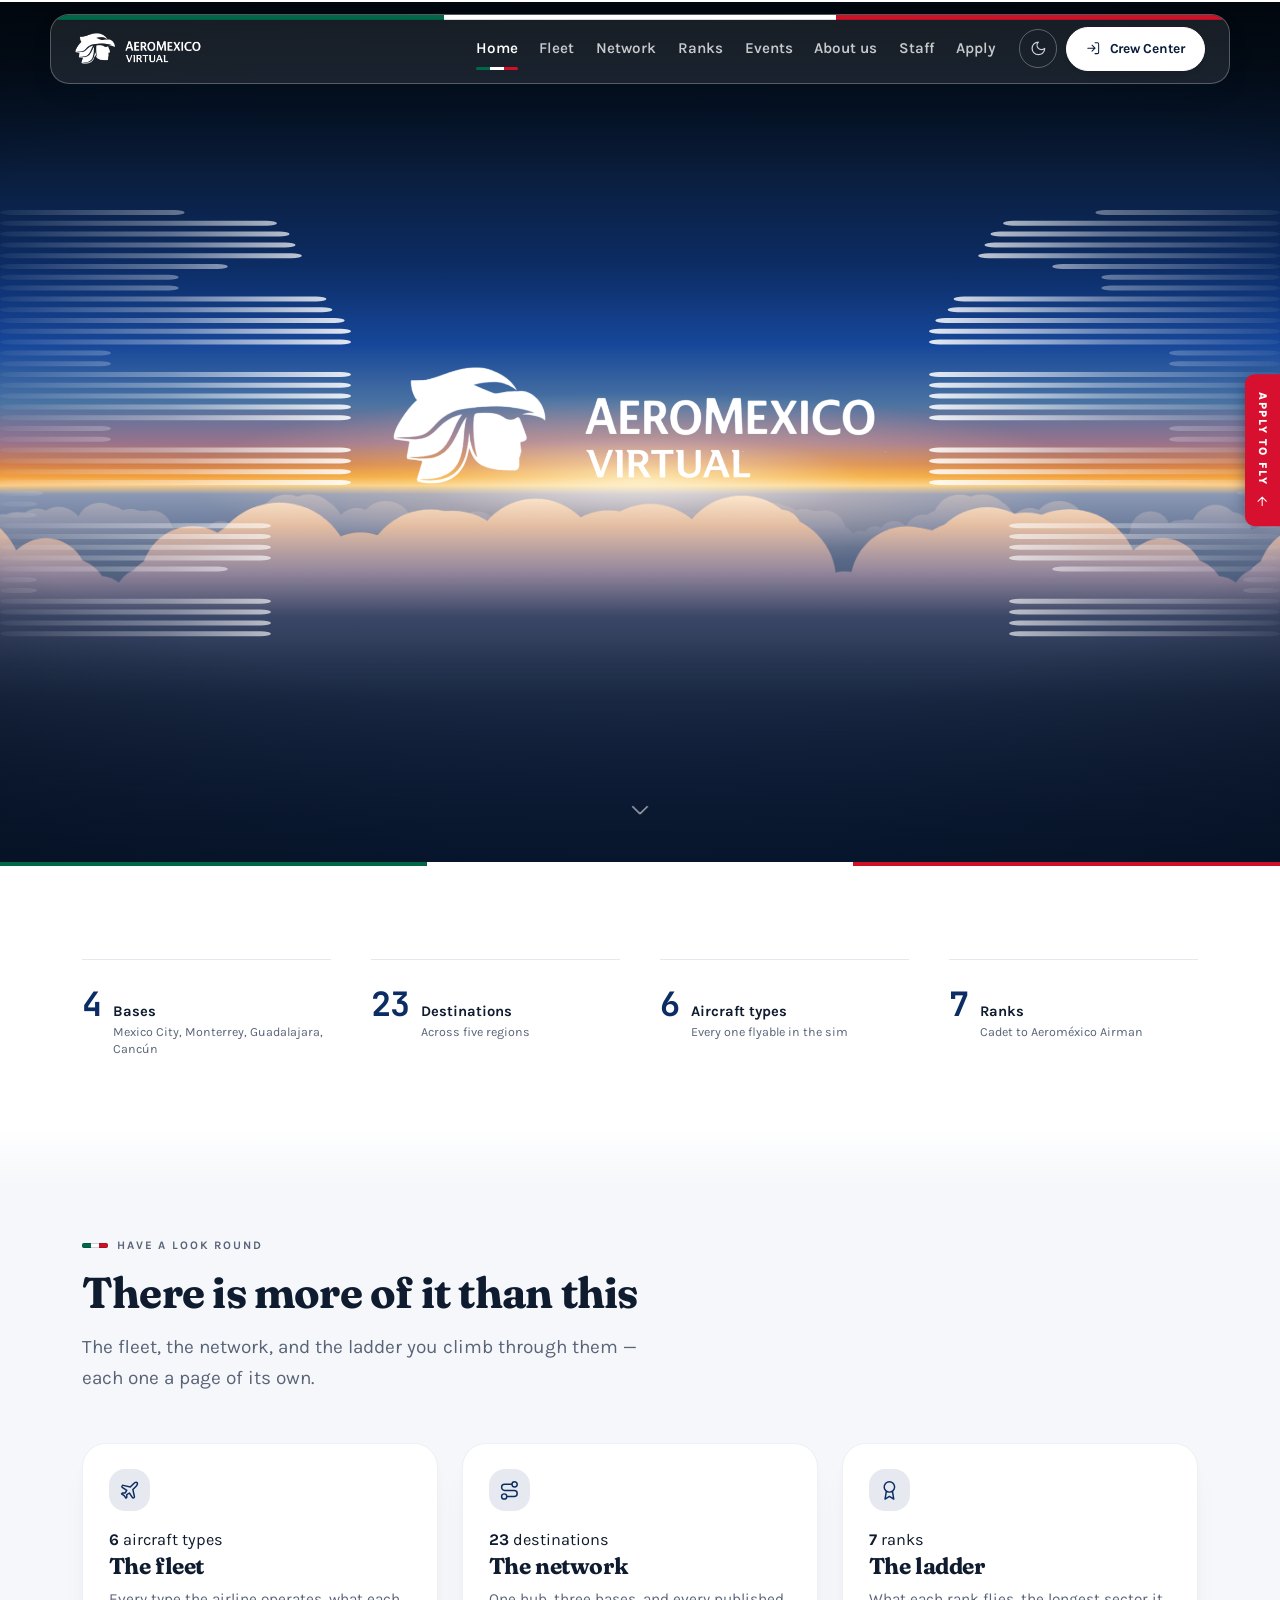
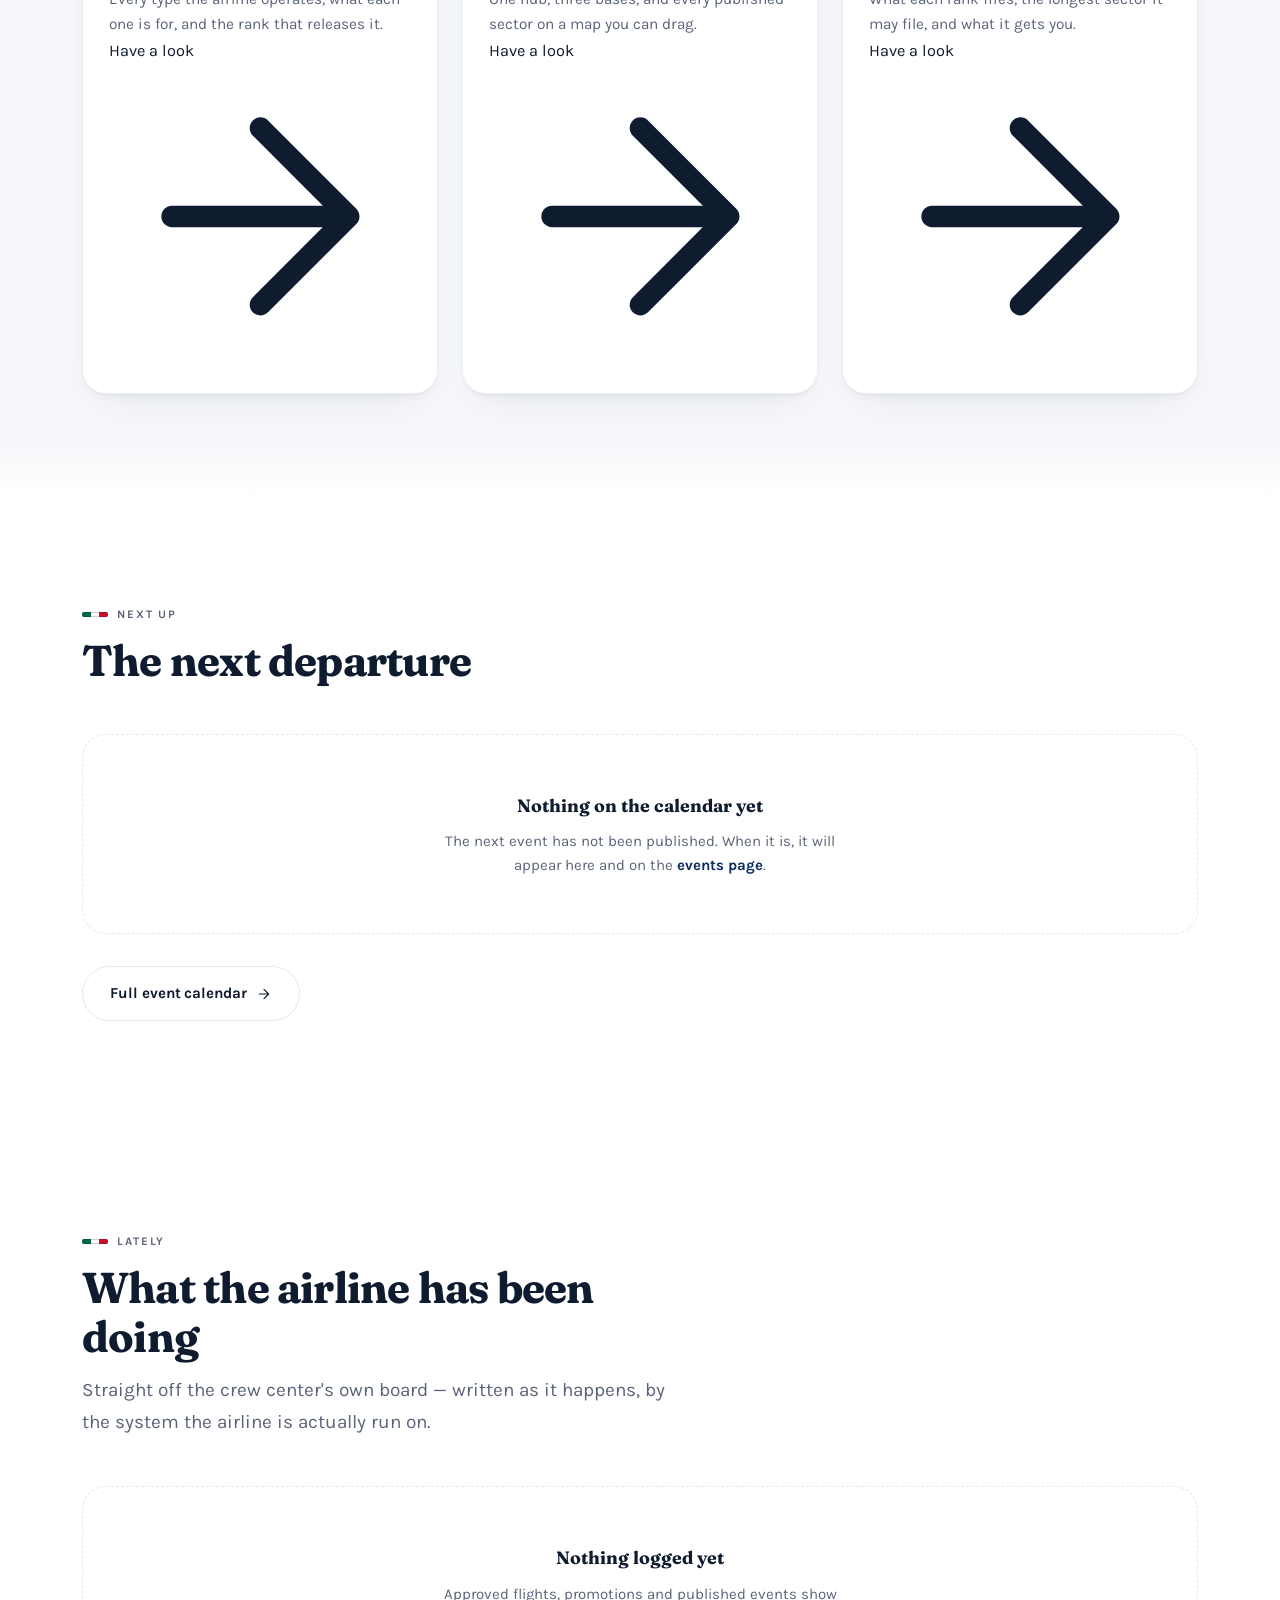
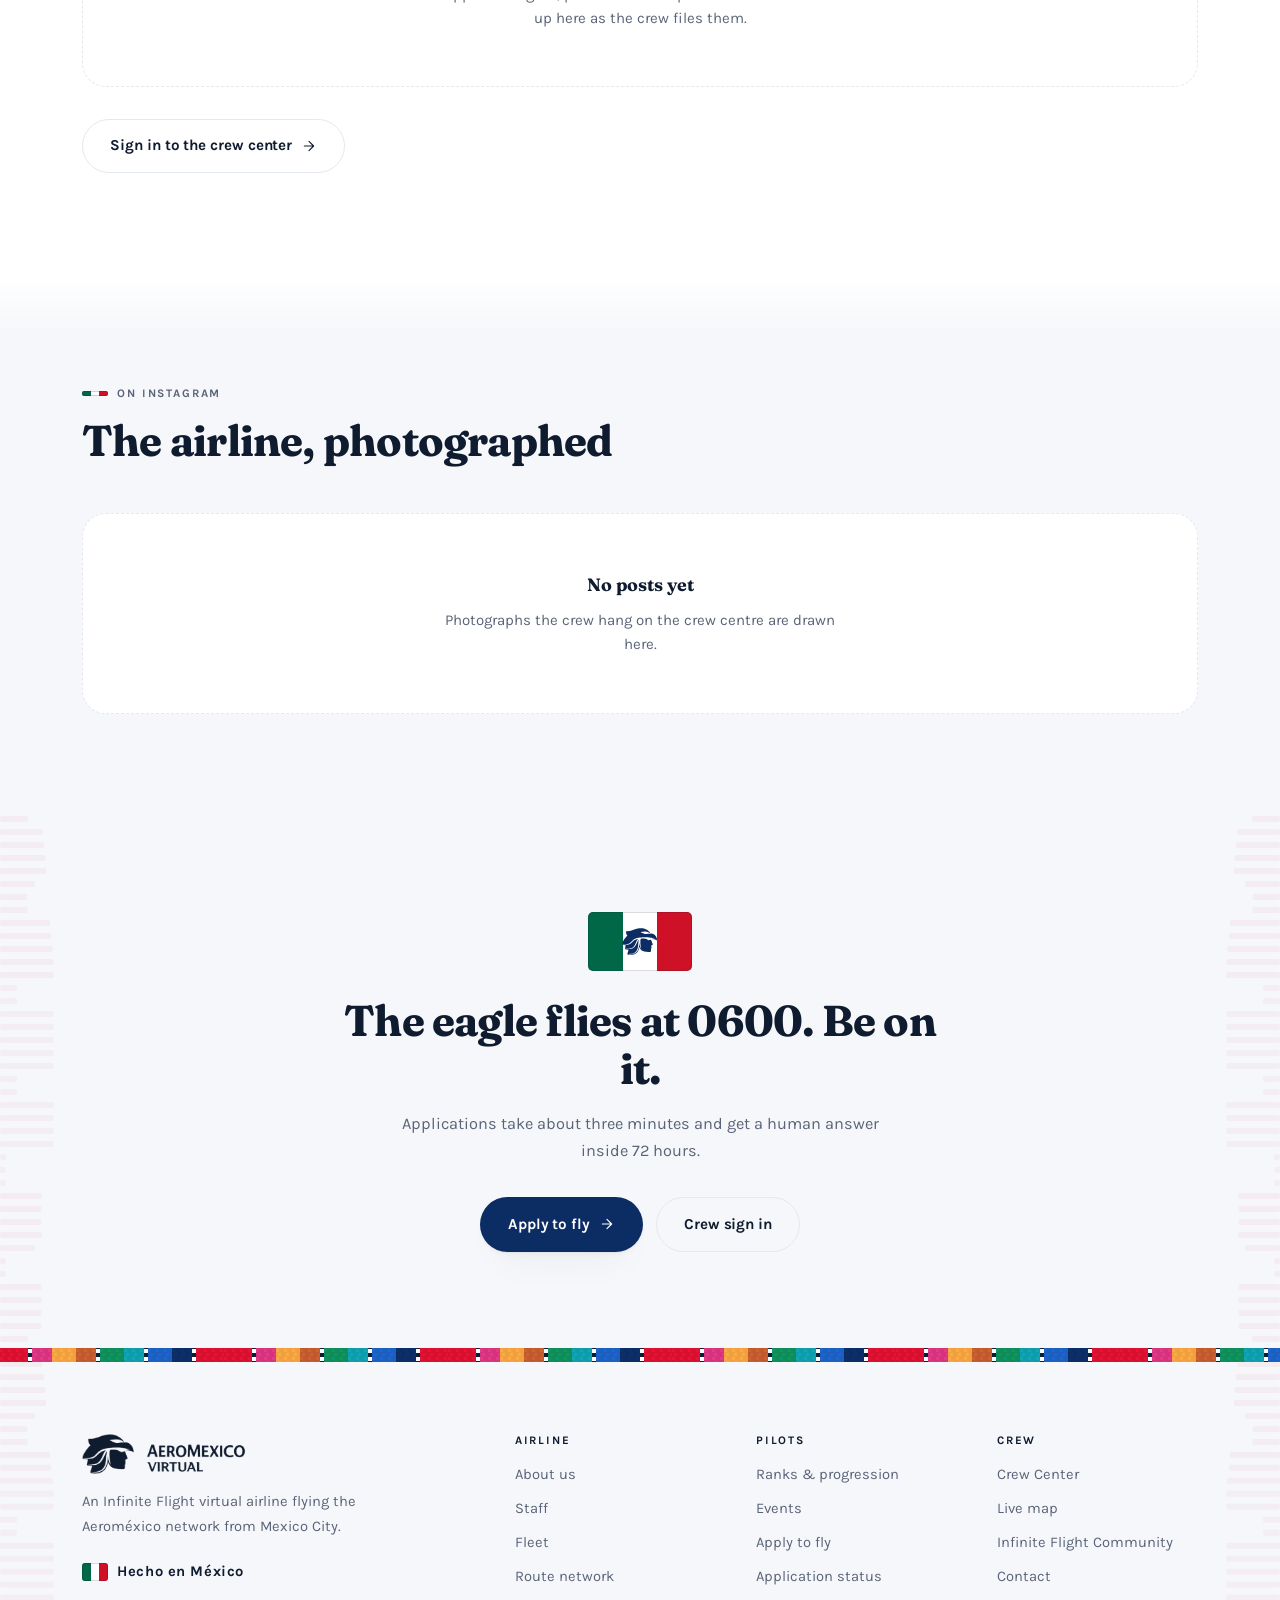
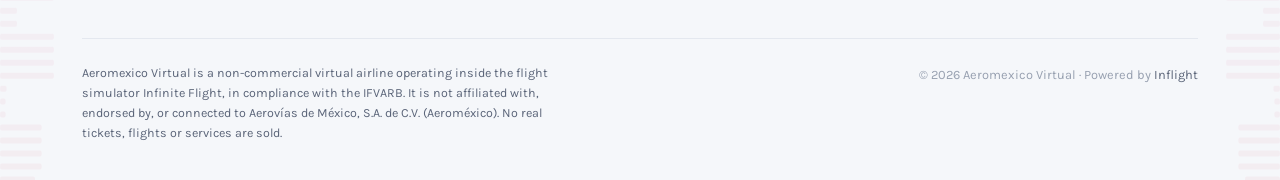
==== commit 5cda17a7: "Draw the logo's stripes in from the sides instead of flying into the cockpit The home hero no longer" ====
--- a/index.html
+++ b/index.html
@@ -55,83 +55,38 @@
 <main id="main">
 
     <!-- ==================== HERO ====================
-         THE EIGHTH: THE WINDOW, THEN THE FLIGHT DECK, THEN THE EAGLE.
-
-         The VA asked for an opening screen with no words on it at all — the
-         logo, and a move from a passenger window forward into the flight deck.
-         That is what this is, and it settles an argument the seven heroes
-         before it kept losing.
-
-         Every one of them was the airline TELLING you something over a picture:
-         a tagline, a sub-line, a strip of values, a caption naming an airframe.
-         The copy was the part that kept going wrong — it was navy in both
-         themes because white type needs a dark ground; it cropped the aeroplane
-         on a phone because type over a full-bleed photograph needs the frame
-         filled. Take every word off the screen and both problems stop existing.
-         Nothing here has to stay legible, so nothing here has to be dark for
-         the sake of legibility: it is dark because it is a sunrise at cruise.
-
-         WHAT IS ON SCREEN IS NOT A DRAWING. brand.css's standing rule is that
-         nothing pictorial may be invented, and this obeys it. The window, the
-         posts, the glareshield and the cloud deck are emitted by
-         tools/make-flightdeck.py and tools/make-cloudbank.py as monochrome
-         masks, from coordinates — the same footing as the greca and the ruled
-         stripes. The one image is the airline's own lockup. Read the headers of
-         those two scripts before changing any of it by hand.
-
-         THE MOVE, in three acts, and all of it CSS — see FLIGHT DECK HERO in
-         brand.css. You are at the window; the camera goes through it; you are
-         on the flight deck and the lockup settles on the glass. It runs ONCE
-         and then holds, with the deck drifting. Asked for reduced motion it
-         does not run at all: you arrive on the last frame, which is the frame
-         that matters.
-
-         EVERY LAYER IS OPTIONAL, still. Scripting off, masks unsupported, a
-         file that will not load — and this is the airline's navy with the
-         lockup on it. Nothing below renders a placeholder, and the only thing
-         a reader loses if all of it fails is the weather. -->
-    <section class="hero hero--live hero--deck" data-hero>
-        <!-- THE SEQUENCE. One aria-hidden subtree: it is scenery, and a screen
-             reader should be handed the <h1> below, not a list of empty divs.
-             Order is back to front and that is load-bearing — the sky is behind
-             the cabin wall, which is behind the structure that replaces it. -->
-        <div class="sky sky--dawn deck" aria-hidden="true">
+         THE SKY, THEN THE STRIPES, THEN THE EAGLE.
+
+         No words on it at all — the airline's lockup, and the ruled lines off
+         Aeroméxico's mark drawing in from both edges of the screen towards it.
+         The flight deck that used to be here went: the move forward into the
+         cockpit was the hero being about an aeroplane, and the stripes are the
+         hero being about the airline.
+
+         WHAT IS ON SCREEN IS NOT A DRAWING. The rules are assets/img/stripes.svg
+         and its mirror, whose bar lengths tools/make-stripes.py measures off
+         full-logo.webp; the cloud decks are tools/make-cloudbank.py. Every one
+         is a monochrome mask painted in brand.css. The one image is the lockup.
+
+         THE MOVE is all CSS — see RULED HERO in brand.css. The sky comes up,
+         the stripes draw in from the sides, the lockup settles between them.
+         It runs ONCE and then holds. Asked for reduced motion it does not run
+         at all: you arrive on the last frame.
+
+         EVERY LAYER IS OPTIONAL. Scripting off, masks unsupported, a file that
+         will not load — and this is the airline's navy with the lockup on it. -->
+    <section class="hero hero--live hero--rules" data-hero>
+        <!-- The weather. One aria-hidden subtree: it is scenery, and a screen
+             reader should be handed the <h1> below, not a list of empty divs. -->
+        <div class="sky sky--dawn" aria-hidden="true">
             <!-- ONE FRAME, and everything in the picture is inside it. See THE
-                 SKY in brand.css: a gradient's horizon is a percentage of its
-                 own element and a mask is cropped to the box, and on a box that
-                 is not 1.6:1 those two stop agreeing. -->
+                 SKY in brand.css. -->
             <div class="sky__frame">
-                <!-- Outside. A dawn at altitude: the gradient is the sky, the
-                     sun is a single soft radial low in it, and the two cloud
-                     decks are the same generator at two scales and two speeds,
-                     which is what makes the distance between them read. -->
                 <div class="sky__air">
                     <div class="sky__sun"></div>
                     <div class="sky__cloud sky__cloud--far"></div>
                     <div class="sky__cloud sky__cloud--near"></div>
                 </div>
-
-                <!-- ACT ONE: the cabin. A wall with one window in it, lit only
-                     by what comes through the hole. The bezel is the depth of
-                     the reveal — the single detail that stops the aperture
-                     reading as a shape cut out of a rectangle. -->
-                <div class="deck__cabin"></div>
-                <div class="deck__bezel"></div>
-
-                <!-- ACT TWO: the flight deck, arriving as the wall rushes past —
-                     the push has no element of its own, it is what these two
-                     doing opposite things at the same moment look like. The
-                     glareshield is a second, darker mass over the structure, so
-                     the deck reads as a room rather than a stencil; the glow is
-                     the instruments, which is all you can see of them from this
-                     angle. -->
-                <div class="deck__frame"></div>
-                <div class="deck__glare"></div>
-                <div class="sky__glow deck__glow"></div>
-                <!-- Two rakes of light across the glass. Nothing is masked here
-                     — it is what tells you there is glass between you and the
-                     sky. -->
-                <div class="deck__glass"></div>
             </div>
         </div>
 
@@ -144,15 +99,19 @@
             <h1 class="sr-only">Aeromexico Virtual — an Infinite Flight virtual
                 airline flying the Aeroméxico network from Mexico City</h1>
 
-            <!-- ACT THREE, and the point of the whole thing: the airline's own
-                 lockup, settling on the glass once you are sat in the seat. -->
+            <!-- The rules, one block per side, flush to the screen edge and
+                 ragged towards the lockup. Inside the content box so they
+                 centre on the lockup rather than on a guess at where it is. -->
+            <span class="hero__rule hero__rule--l" aria-hidden="true"></span>
+            <span class="hero__rule hero__rule--r" aria-hidden="true"></span>
+
             <span class="brandmark hero__logo" aria-hidden="true"></span>
         </div>
 
         <!-- Where to go next, with no word on it. The hero is a full screen and
              a full screen with nothing under the fold visible is a screen people
              stop at. -->
-        <a class="deck__next" href="#below" aria-label="Skip to the page"></a>
+        <a class="hero__next" href="#below" aria-label="Skip to the page"></a>
     </section>
 
     <!-- ==================== THE AIRLINE, COUNTED ====================
--- a/assets/brand.css
+++ b/assets/brand.css
@@ -1336,7 +1336,7 @@
 }
 
 /* ============================ HERO =======================================
-   The home page hero is the window and the flight deck — see "FLIGHT DECK
+   The home page hero is the sky, the stripes and the lockup — see "RULED
    HERO" further down, where the whole of it lives. What is left here is the
    shell it shares with nothing else, kept because `.hero--live` is built on it
    and because `.hero__cta` is used by the closing band on seven other pages.
@@ -1865,19 +1865,61 @@
 }
 .viewswitch__tab svg { width: 1.05rem; height: 1.05rem; }
 .viewswitch__tab:hover { color: var(--ink); }
-.viewswitch__tab[aria-selected="true"] {
-    background: var(--am-blue); color: #fff;
+/* THE SELECTED PILL IS ONE ELEMENT THAT MOVES, not a background that appears
+   on one tab and disappears from another. Those two look identical in a still
+   and completely different in use: a colour crossfading between two pills
+   reads as two things blinking, and a pill that travels reads as one control
+   being operated. It is the ::before of the strip, sized and placed from the
+   selected tab's own box by `placePill()` in network.html, so nothing here
+   assumes how many tabs there are or how wide their labels set.
+
+   It lives INSIDE the scrolling box on purpose: the strip scrolls sideways on
+   a phone, `offsetLeft` is measured against it, and a pill positioned against
+   anything else would drift away from its tab as you scrolled. */
+.viewswitch { position: relative; }
+.viewswitch::before {
+    content: ""; position: absolute; z-index: 0;
+    top: .3rem; bottom: .3rem; left: 0;
+    width: var(--pill-w, 0); translate: var(--pill-x, 0) 0;
+    background: var(--am-blue); border-radius: 999px;
     box-shadow: 0 1px 3px rgba(10, 29, 59, .22);
-}
+    transition: translate .38s var(--ease), width .38s var(--ease);
+}
+/* Until the first measurement there is no pill — better nothing for one frame
+   than a full-width bar sliding in from the left on load. */
+.viewswitch:not([style*="--pill-w"])::before { opacity: 0; }
+.viewswitch__tab { position: relative; z-index: 1; }
+.viewswitch__tab[aria-selected="true"] { color: #fff; }
 /* The count rides inside the tab rather than sitting under a heading, which
    is the whole of what "23 sectors" needs to be. */
 .viewswitch__n {
     font-family: var(--font-mono); font-size: .76rem; font-weight: 700;
     opacity: .72;
 }
-:root[data-theme="dark"] .viewswitch__tab[aria-selected="true"] { background: var(--am-blue-300); color: var(--am-navy); }
+:root[data-theme="dark"] .viewswitch::before { background: var(--am-blue-300); }
+:root[data-theme="dark"] .viewswitch__tab[aria-selected="true"] { color: var(--am-navy); }
 @media (prefers-color-scheme: dark) {
-    :root:not([data-theme="light"]) .viewswitch__tab[aria-selected="true"] { background: var(--am-blue-300); color: var(--am-navy); }
+    :root:not([data-theme="light"]) .viewswitch::before { background: var(--am-blue-300); }
+    :root:not([data-theme="light"]) .viewswitch__tab[aria-selected="true"] { color: var(--am-navy); }
+}
+
+/* ---- The panel underneath -------------------------------------------------
+   `show()` swaps `hidden` on three panels, which is the right thing for a
+   tablist and, on its own, reads as a snap: the globe is simply gone and a
+   table is simply there. One animation on the panel that just appeared turns
+   the swap into a hand-over, and it is keyed off a class rather than off
+   `:not([hidden])` so it re-runs on every switch instead of once. */
+.view.is-entering { animation: viewIn .34s var(--ease-rise) both; }
+@keyframes viewIn {
+    from { opacity: 0; transform: translateY(10px); }
+    to   { opacity: 1; transform: none; }
+}
+
+/* Asked for less motion: the pill is simply where it belongs and the panel is
+   simply there. Not a shorter slide — none. */
+@media (prefers-reduced-motion: reduce) {
+    .viewswitch::before { transition: none; }
+    .view.is-entering { animation: none; }
 }
 
 /* ---- The globe (globe.js) -------------------------------------------------
@@ -2479,8 +2521,8 @@
 /* ================================ THE SKY ================================
    ONE PICTURE SYSTEM, USED BY EVERY PAGE ON THE SITE.
 
-   The home page opens at a cabin window and flies forward into the flight
-   deck. Every other page opens on a different view out of the same aeroplane —
+   The home page opens on a sunrise at altitude with the logo's stripes drawn
+   in across it. Every other page opens on a different view out of the same aeroplane —
    over the wing, a city at night, trails climbing, an airfield in lights, a row
    of cabin windows, a fin at dusk, the door. They are not eight designs. They
    are one atmosphere, one set of switches and one coordinate frame, with a
@@ -2519,7 +2561,6 @@
    artwork may be invented and that geometry emitted from parameters is the one
    exception. Every mask is emitted:
 
-     tools/make-flightdeck.py   the cabin window and the flight deck
      tools/make-cloudbank.py    the two cumulus decks
      tools/make-views.py        the seven page views
 
@@ -2544,9 +2585,12 @@
     overflow: hidden; pointer-events: none;
     /* The frame measures itself against this box, in cqw/cqh. */
     container-type: size;
-    --sky-t: 1;
-    --sky-loop: running;
-}
+}
+/* The defaults live on :root, not on .sky, so `[data-still]`/`[data-away]`
+   on the hero or header that CONTAINS a sky reach it by inheritance. Declared
+   on .sky itself they overrode the inherited value, and the hero's logo and
+   stripes, which sit outside .sky, had no value at all. */
+:root { --sky-t: 1; --sky-loop: running; }
 
 /* `object-fit: cover`, written out. The larger of "as wide as the box" and
    "as wide as 1.6 times its height" on each axis, then centred by offsetting
@@ -2777,10 +2821,10 @@
     50%      { opacity: .74; }
 }
 
-/* =========================== FLIGHT DECK HERO ============================
-   THE WINDOW, THEN THE FLIGHT DECK, THEN THE EAGLE. NO WORDS ON IT AT ALL.
-
-   Seven heroes have been thrown out of this repo. The list is kept because the
+/* ============================== RULED HERO ===============================
+   THE SKY, THEN THE STRIPES, THEN THE EAGLE. NO WORDS ON IT AT ALL.
+
+   Eight heroes have been thrown out of this repo. The list is kept because the
    instinct that produced each one comes back:
 
      1. A two-column white header. Fine, and not memorable.
@@ -2794,44 +2838,45 @@
      7. Back to full bleed with the lockup and the headline on the photograph,
         which bought the presence back and bought #5's two problems with it.
 
-   Every one of those is a fight between TYPE and a PICTURE, and every fix
-   traded one for the other. The VA's call was to stop having the fight: no
-   tagline, no sub-line, no values strip, no caption — the logo, and a move
-   from a passenger window forward into the flight deck. Take the words off and
-   the two standing objections evaporate, because both were consequences of
-   the words:
-
-     * IT IS DARK IN BOTH THEMES, and now for a reason rather than as a
-       concession. #5 was dark because white type needs a ground it stays
-       legible on whatever the theme is doing. There is no type here. It is
-       dark because it is a sunrise seen from the flight deck, which is dark.
-     * NOTHING IS CROPPED, because nothing here is a photograph. Everything is
-       generated into the shared 1600x1000 frame above, and a narrow viewport
-       cuts in from the sides — taking the outboard sliding windows, geometry
-       that exists to be lost. The airframe photographs are not gone from the
-       site; they are on /fleet, uncropped, which is where a reader who wants
-       to look at an aeroplane goes.
-
-   THE MOVE. Three acts, once, and then it holds:
-
-     0.0s  the sky comes up out of black
-     0.0s  you are at the window: a dark cabin wall, one lit aperture
-     2.1s  the camera goes through it — the wall rushes out past you and the
-           sky settles back as the field of view opens up
-     2.6s  the flight deck arrives around the sky you were already looking at
-     3.6s  the lockup settles on the glass
-     4.6s  it is done, and the only thing still moving is the weather
-
-   It runs ONCE on load and never again: a hero that re-animates every time you
-   scroll back to the top is a hero you learn to scroll past. It is CSS, not
-   script — hero.js does not start it, time it or step it, so scripting off
-   still gets the whole sequence. `--sky-t` and `--sky-loop` above are how it
-   is switched off.
+     8. A passenger window, then a move forward into the flight deck. It was
+        the hero being about an AEROPLANE; the VA wanted it to be about the
+        AIRLINE, and asked for the lines Aeroméxico is known for instead.
+
+   Every one of 1-7 was a fight between TYPE and a PICTURE. There is still no
+   type on this one, so it is still dark in both themes for the same reason #8
+   was: it is a sunrise at altitude, and nothing on it has to stay legible.
+
+   THE STRIPES ARE MEASURED, NOT DRAWN. They are the ruled-feather device off
+   the mark — stripes.svg and stripes-mirror.svg, whose bar lengths
+   tools/make-stripes.py reads off full-logo.webp. One block per side, flush to
+   the screen edge and ragged towards the lockup, so each bar reads as a line
+   arriving from outside the frame. Both are stripes-mirror.svg (flush LEFT);
+   the right one is turned round with `scale: -1 1`, so the two sides are one
+   set of rules rather than two that could drift apart. They are stretched to the gap between the edge
+   and the lockup with the tile's own preserveAspectRatio="none", so the rhythm
+   is the logo's at every width and the bar ends go to long tapers.
+
+   White, like the lockup they lead into, ramping from almost nothing at the
+   edge to nearly solid at the inner ends — the lines gather as they arrive.
+
+   THE MOVE. Once, and then it holds:
+
+     0.0s  the sky comes up out of black and settles back
+     0.45s the stripes draw in from both edges — a clip-path wipe from the
+           flush side, so the short bars finish first and the long ones keep
+           running in: the ragged profile IS the stagger
+     1.55s the lockup settles between them
+     2.9s  it is done; the weather drifts, and now and then a glint of sunrise
+           runs in along the stripes
+
+   It runs ONCE on load: a hero that re-animates every time you scroll back to
+   the top is a hero you learn to scroll past. It is CSS, not script, so
+   scripting off still gets the whole sequence. `--sky-t` and `--sky-loop`
+   (THE SKY, above) are how it is switched off.
 
    EVERY LAYER IS OPTIONAL. The hero's own ground is the airline's navy, so a
    mask that will not load, an SVG that 404s or a browser without `mask` leaves
-   the lockup on navy — quieter than intended, never broken, and no layer
-   renders a placeholder. */
+   the lockup on navy — quieter than intended, never broken. */
 
 .hero--live {
     position: relative; isolation: isolate; overflow: hidden;
@@ -2848,115 +2893,38 @@
     padding-block: clamp(4rem, 9vw, 6rem) clamp(9rem, 18vw, 13rem);
     background: var(--am-navy); color: #FFF;
 }
-.hero--deck { --sky-run: 4.8s; }        /* the length of the whole move */
-
-/* The hero's own settle, on top of the shared float. TWO ANIMATIONS ON ONE
-   ELEMENT AND NEITHER IS `transform`: the settle is `scale` and the float is
-   `translate`, the individual transform properties, which compose. Written as
-   two `transform` animations the last would simply win. */
-.hero--deck .sky__air {
+
+/* The field of view settling. TWO ANIMATIONS ON ONE ELEMENT AND NEITHER IS
+   `transform`: the settle is `scale` and the float is `translate`, the
+   individual transform properties, which compose. Written as two `transform`
+   animations the last would simply win. */
+.hero--rules .sky__air {
     transform-origin: 50% 47%;
-    animation: deckSky calc(var(--sky-run) * var(--sky-t)) cubic-bezier(.5, 0, .18, 1) both,
+    animation: heroSky calc(3.2s * var(--sky-t)) cubic-bezier(.3, 0, .18, 1) both,
                skyFloat 17s ease-in-out infinite;
     animation-play-state: running, var(--sky-loop);
 }
-.hero--deck .sky { animation: deckWake calc(1s * var(--sky-t)) var(--ease) both; }
+.hero--rules .sky { animation: heroWake calc(1s * var(--sky-t)) var(--ease) both; }
 
 /* THE VIEW CAN BE A FILM. AMV_DATA.video is empty as the site ships, and if
    the VA ever fills it hero.js drops the clip in here and adds this class. The
-   film then IS the weather — it inherits the sky's own settle, so the field of
-   view still opens up as you come forward, and the deck, the glareshield and
-   the lockup are untouched. `cover` on a black ground, because a clip and a
-   viewport rarely share a ratio and a letterboxed hero is a bug. */
+   film then IS the weather — it inherits the sky's own settle, and the stripes
+   and the lockup are untouched. `cover` on a black ground, because a clip and
+   a viewport rarely share a ratio and a letterboxed hero is a bug. */
+/* The near deck's foot is a straight cut, which the flight deck used to sit
+   in front of. With nothing in front of it any more, its shade runs out into
+   the sky's own colour at that height, so the deck fades into the dusk under
+   it rather than stopping on a line. */
+.hero--rules .sky__cloud--near {
+    background: linear-gradient(180deg, var(--cloud-lit) 0, var(--cloud-warm) 19%,
+                var(--cloud-mid) 44%, var(--cloud-shade) 70%,
+                color-mix(in srgb, var(--sky-deep) 22%, var(--sky-dusk)) 100%);
+}
+
 .sky__air--film { background: var(--sky-void); }
 .sky__air--film > .sky__sun,
 .sky__air--film > .sky__cloud { display: none; }
-.deck__film { width: 100%; height: 100%; object-fit: cover; }
-
-/* ---- Act one: the cabin ---------------------------------------------------
-   A wall with one window in it. The paint is a radial centred on the aperture,
-   so the wall is lit BY the hole and falls away to almost nothing at the
-   edges — which is what a cabin at dawn with the lights down actually looks
-   like, and is the whole reason the wall is not a flat fill. */
-.deck__cabin {
-    -webkit-mask: url('/assets/img/cabin-window.svg') no-repeat center / 100% 100%;
-            mask: url('/assets/img/cabin-window.svg') no-repeat center / 100% 100%;
-    background: radial-gradient(54% 42% at 50% 45%,
-        #222E3C 0, #141C28 32%, #080D16 64%, #03060B 100%);
-    transform-origin: 50% 45%;
-    animation: deckPush calc(var(--sky-run) * var(--sky-t)) cubic-bezier(.5, 0, .18, 1) both;
-}
-/* The reveal: the depth of wall you see around the aperture, lit from outside.
-   Brightest at the FOOT, because the light in this scene comes off a horizon
-   below the middle of the aperture — a reveal lit from the top is lit from the
-   one direction there is nothing to light it from. */
-.deck__bezel {
-    -webkit-mask: url('/assets/img/cabin-bezel.svg') no-repeat center / 100% 100%;
-            mask: url('/assets/img/cabin-bezel.svg') no-repeat center / 100% 100%;
-    background: linear-gradient(180deg,
-        color-mix(in srgb, #4A5B76 46%, transparent) 0,
-        color-mix(in srgb, #8FA6C6 34%, transparent) 46%,
-        color-mix(in srgb, #FFE0B4 58%, transparent) 100%);
-    transform-origin: 50% 45%;
-    animation: deckPush calc(var(--sky-run) * var(--sky-t)) cubic-bezier(.5, 0, .18, 1) both;
-}
-
-/* ---- Act two: the flight deck ---------------------------------------------
-   The forward structure, arriving around the sky you were already looking at.
-   A single vertical ramp across the whole thing: the roof is the darkest part
-   of any flight deck, the posts catch a little of the sky, the sills go back
-   down. Flat would read as a stencil. */
-.deck__frame {
-    -webkit-mask: url('/assets/img/flightdeck.svg') no-repeat center / 100% 100%;
-            mask: url('/assets/img/flightdeck.svg') no-repeat center / 100% 100%;
-    background: linear-gradient(180deg,
-        #03060C 0, #0A121E 22%, #16202F 46%, #0D1520 68%, #05080F 100%);
-    animation: deckArrive calc(var(--sky-run) * var(--sky-t)) cubic-bezier(.16, 1, .3, 1) both;
-}
-/* The glareshield over it, darker. Two tones is the difference between a
-   flight deck and a cut-out of one. */
-.deck__glare {
-    -webkit-mask: url('/assets/img/flightdeck-glare.svg') no-repeat center / 100% 100%;
-            mask: url('/assets/img/flightdeck-glare.svg') no-repeat center / 100% 100%;
-    background: linear-gradient(180deg, #0B1320 0, #05080E 38%, #010306 100%);
-    animation: deckArrive calc(var(--sky-run) * var(--sky-t)) cubic-bezier(.16, 1, .3, 1) both;
-}
-
-/* The instruments, stated as the only thing you can see of them from this
-   angle: a line of light along the lip, thrown up onto the glass. It is a
-   `.sky__glow`, so the blur is on this element and the mask is on its
-   ::before — see THE VIEW above for why that order matters. */
-.deck__glow {
-    --geo: url('/assets/img/flightdeck-glow.svg');
-    /* Warm in the middle where the primary displays are, falling to the
-       airline's own red at the outboard ends, and out to transparent beyond
-       them: the lip runs past the edge of the frame, and a stroke still lit
-       where it leaves reads as a rule drawn across the page. */
-    --geo-paint: linear-gradient(90deg,
-        transparent 0, color-mix(in srgb, var(--am-red) 60%, transparent) 9%,
-        var(--am-marigold) 24%, #FFE6BE 50%, var(--am-marigold) 76%,
-        color-mix(in srgb, var(--am-red) 60%, transparent) 91%, transparent 100%);
-    --glow-blur: 8px;
-    /* The bloom, unmasked, so it spreads onto the glass. */
-    background: radial-gradient(64% 20% at 50% 67%,
-        color-mix(in srgb, var(--am-marigold) 24%, transparent) 0, transparent 72%);
-    animation: skyIn calc(var(--sky-run) * var(--sky-t)) var(--ease) both,
-               skyBreathe 7.5s ease-in-out calc(var(--sky-run) * var(--sky-t)) infinite;
-    animation-play-state: running, var(--sky-loop);
-}
-
-/* Two rakes of light across the glass. Nothing is masked — it runs over posts
-   and panes alike, which is exactly what a reflection on a curved screen does,
-   and it is the thing that says there is glass between you and the sky. */
-.deck__glass {
-    background:
-        linear-gradient(104deg, transparent 20%,
-            color-mix(in srgb, #FFF 8%, transparent) 29%, transparent 37%),
-        linear-gradient(104deg, transparent 47%,
-            color-mix(in srgb, #FFF 4%, transparent) 53%, transparent 60%);
-    mix-blend-mode: screen;
-    animation: skyIn calc(var(--sky-run) * var(--sky-t)) var(--ease) both;
-}
+.hero__film { width: 100%; height: 100%; object-fit: cover; }
 
 /* The tricolour closes every sky on the airline's own flag rather than on a
    gradient — the same device the nav island wears along its top edge. */
@@ -2968,99 +2936,127 @@
 }
 
 /* ---- What is on it --------------------------------------------------------
-   The lockup, and an <h1> that is there for a screen reader and a crawler and
-   nobody else. */
+   The lockup, the stripes either side of it, and an <h1> that is there for a
+   screen reader and a crawler and nobody else. `--logo-w` is here rather than
+   on the logo because the stripes are measured off it. */
 .hero__content {
     position: relative; z-index: 1;
     display: grid; justify-items: center; text-align: center;
     max-width: 48rem; margin-inline: auto;
-}
-
-/* THE LOGO, at the size it deserves and with nothing to share the screen with.
-   Capped in rem as well as vw so a very wide screen does not turn it into a
-   banner. Two shadows: a warm bloom, which is the sunrise behind it, and a
-   hard dark one, which is what keeps white artwork off a pale cloud top. */
+    --logo-w: min(78vw, 31rem);
+    --rule-gap: clamp(1rem, 3.2vw, 2.6rem);
+}
+
+/* THE LOGO, at the size it deserves. Capped in rem as well as vw so a very
+   wide screen does not turn it into a banner. Two shadows: a warm bloom, which
+   is the sunrise behind it, and a hard dark one, which is what keeps white
+   artwork off a pale cloud top. */
 .hero__logo {
-    width: min(78vw, 31rem);
+    width: var(--logo-w);
     color: #FFF;
     filter: drop-shadow(0 0 46px rgba(255, 214, 158, .34))
             drop-shadow(0 8px 34px rgba(2, 6, 14, .75));
-    animation: deckLogo calc(1.3s * var(--sky-t)) var(--ease-rise)
-               calc(3.55s * var(--sky-t)) both;
-}
+    animation: heroLogo calc(1.3s * var(--sky-t)) var(--ease-rise)
+               calc(1.55s * var(--sky-t)) both;
+}
+
+/* ---- The stripes ----------------------------------------------------------
+   Centred on the lockup because they are positioned inside its box: top 50%
+   of the content is the middle of the logo, whatever the padding above does.
+   Each runs from its inner end, a gap off the lockup, out past the edge of the
+   screen; `50vw` includes the scrollbar, so the flush end lands a few pixels
+   outside the viewport, and the hero's `overflow: hidden` trims it. */
+.hero__rule {
+    position: absolute; top: 50%;
+    width: calc(50vw - var(--logo-w) / 2 - var(--rule-gap));
+    height: clamp(13rem, 50svh, 27rem);
+    translate: 0 -50%;
+    pointer-events: none;
+    -webkit-mask: url('/assets/img/stripes-mirror.svg') no-repeat center / 100% 100%;
+            mask: url('/assets/img/stripes-mirror.svg') no-repeat center / 100% 100%;
+    /* The glint (a band of sunrise, parked off the flush end at rest) over
+       the ramp. */
+    background:
+        linear-gradient(90deg, transparent 42%,
+            color-mix(in srgb, #FFE0B4 90%, transparent) 50%, transparent 58%)
+            no-repeat 100% 0 / 300% 100%,
+        linear-gradient(90deg,
+            color-mix(in srgb, #FFF 5%, transparent) 0,
+            color-mix(in srgb, #FFF 34%, transparent) 48%,
+            color-mix(in srgb, #FFF 88%, transparent) 100%);
+    animation: ruleIn calc(1.7s * var(--sky-t)) cubic-bezier(.62, 0, .18, 1)
+               calc(.45s * var(--sky-t)) both,
+               ruleGlint 9s ease-in-out calc(3.2s * var(--sky-t)) infinite;
+    animation-play-state: running, var(--sky-loop);
+}
+.hero__rule--l { right: calc(50% + var(--logo-w) / 2 + var(--rule-gap)); }
+/* The same rule turned round: mask, ramp, wipe and glint all mirror with it.
+   `scale`, not `transform`, so it composes with the centring `translate`. */
+.hero__rule--r { left: calc(50% + var(--logo-w) / 2 + var(--rule-gap)); scale: -1 1; }
 
 /* ---- Where to go next -----------------------------------------------------
    A chevron and no word on it. The hero is a full screen, and a full screen
    with nothing visible under the fold is a screen people stop at. Drawn from
    two borders rather than an icon file: it is two lines at right angles, which
    is not worth a request. */
-.deck__next {
+.hero__next {
     position: absolute; left: 50%; bottom: clamp(1.4rem, 3.4vw, 2.3rem);
     z-index: 2; width: 2.6rem; height: 2.6rem; border-radius: 50%;
     display: grid; place-items: center;
     color: color-mix(in srgb, #FFF 58%, transparent);
     transition: color .25s var(--ease);
     transform: translateX(-50%);
-    animation: skyIn calc(.9s * var(--sky-t)) var(--ease)
-               calc(4.5s * var(--sky-t)) both,
-               deckBob 2.6s ease-in-out calc(5.4s * var(--sky-t)) infinite;
+    animation: heroNext calc(.9s * var(--sky-t)) var(--ease)
+               calc(2.6s * var(--sky-t)) both,
+               heroBob 2.6s ease-in-out calc(3.5s * var(--sky-t)) infinite;
     animation-play-state: running, var(--sky-loop);
 }
-.deck__next::before {
+.hero__next::before {
     content: ""; width: .72rem; height: .72rem;
     border-right: 2px solid currentColor; border-bottom: 2px solid currentColor;
     border-radius: 0 0 2px 0;
     transform: translateY(-20%) rotate(45deg);
 }
-.deck__next:hover { color: #FFF; }
-.deck__next:focus-visible { outline: 2px solid var(--am-marigold); outline-offset: 3px; }
+.hero__next:hover { color: #FFF; }
+.hero__next:focus-visible { outline: 2px solid var(--am-marigold); outline-offset: 3px; }
 
 /* ---- The move -------------------------------------------------------------
-   Written against the same 4.8s master so the acts can be read off the
-   percentages, and every one carries `both` so the first frame holds before
-   its segment starts and the last frame holds forever after. That fill is what
-   makes `--sky-t: 0` a complete still version rather than a blank screen. */
-@keyframes deckWake { from { opacity: 0; } to { opacity: 1; } }
-
-/* The field of view opening up. Held while you are still at the window. */
-@keyframes deckSky {
-    0%, 44%  { scale: 1.26; }
-    100%     { scale: 1; }
-}
-
-/* Through the window. The wall holds, then rushes out past the frame; it is
-   still nearly opaque well into the move, so what you see is the APERTURE
-   growing past you rather than a wall dissolving. */
-@keyframes deckPush {
-    0%, 40%  { opacity: 1; transform: scale(1); }
-    72%      { opacity: .92; }
-    100%     { opacity: 0; transform: scale(6.4); }
-}
-
-/* The deck closing in around the sky. Slightly over-scaled at the start so it
-   arrives from in front of you rather than fading up in place. */
-@keyframes deckArrive {
-    0%, 52%  { opacity: 0; transform: scale(1.3); }
-    100%     { opacity: 1; transform: scale(1); }
-}
-
-/* Anything that only has to be absent until the deck is there. Shared with the
-   page headers, which use it on its own. */
-@keyframes skyIn {
-    0%, 62%  { opacity: 0; }
-    100%     { opacity: 1; }
-}
-
-@keyframes deckLogo {
+   Every one carries `both`, so the first frame holds before its delay runs
+   out and the last frame holds forever after. That fill is what makes
+   `--sky-t: 0` a complete still version rather than a blank screen. */
+@keyframes heroWake { from { opacity: 0; } to { opacity: 1; } }
+@keyframes heroNext { from { opacity: 0; } to { opacity: 1; } }
+
+@keyframes heroSky {
+    from { scale: 1.12; }
+    to   { scale: 1; }
+}
+
+/* Drawn in from the flush edge. `inset()` rather than a scale, so the bars
+   are revealed rather than stretched — a line being drawn, not a spring. */
+@keyframes ruleIn {
+    from { clip-path: inset(0 100% 0 0); }
+    to   { clip-path: inset(0); }
+}
+
+/* A glint of sunrise running in along the stripes, then nine seconds of
+   nothing. The first keyframe is off the flush end, which is what a parked
+   `--sky-loop` holds. */
+@keyframes ruleGlint {
+    0%        { background-position: 100% 0, 0 0; }
+    22%, 100% { background-position: 0 0, 0 0; }
+}
+
+@keyframes heroLogo {
     from { opacity: 0; transform: scale(1.09); }
     to   { opacity: 1; transform: none; }
 }
 
-@keyframes deckBob {
+@keyframes heroBob {
     0%, 100% { transform: translate(-50%, 0); }
     50%      { transform: translate(-50%, 5px); }
 }
-/* deckBob carries the centring translate through every frame. Any animated
+/* heroBob carries the centring translate through every frame. Any animated
    element with a transform of its own has to, or `both` persists the
    keyframe's transform and throws it half a screen to the right. */
 
@@ -3251,7 +3247,9 @@
    of a first screen. */
 @media (max-width: 47.99rem) {
     .hero--live { padding-bottom: clamp(10rem, 30vw, 13rem); }
-    .hero__logo { width: min(80vw, 22rem); }
+    /* Narrower than the desktop's 78vw so the stripes keep a hand's width
+       either side of it rather than a sliver. */
+    .hero__content { --logo-w: min(66vw, 22rem); --rule-gap: .7rem; }
     .skyhead { min-height: clamp(16rem, 44svh, 22rem); }
 }
 
@@ -3260,7 +3258,7 @@
    `--sky-loop` parks the drift, the glow and the float at their resting frame.
    Not a shorter sequence — none, and nothing that depends on one having run. */
 @media (prefers-reduced-motion: reduce) {
-    .sky, .hero--deck, .skyhead { --sky-t: 0; --sky-loop: paused; }
+    .sky, .hero--rules, .skyhead { --sky-t: 0; --sky-loop: paused; }
 }
 /* The same stillness for a page that opens already scrolled — a #hash or a
    restored position — and for one scrolled past or in a background tab, where
